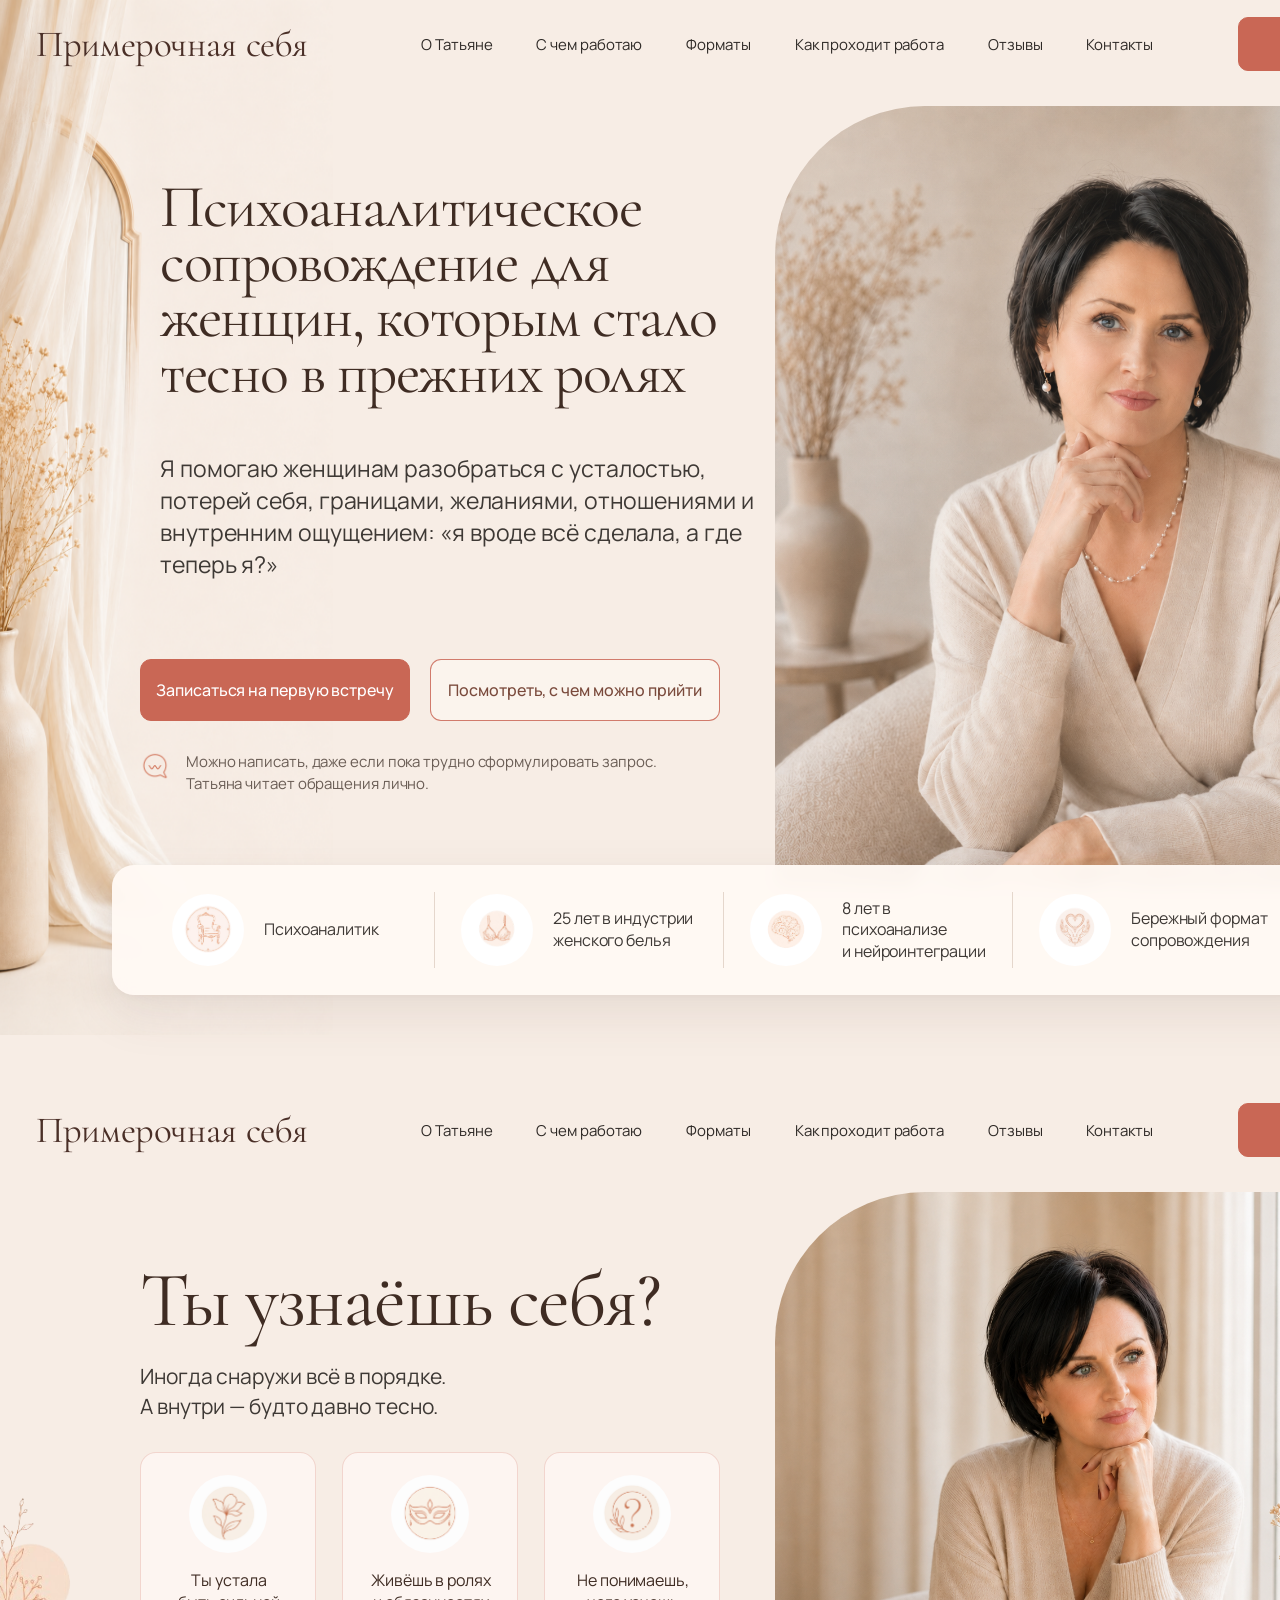
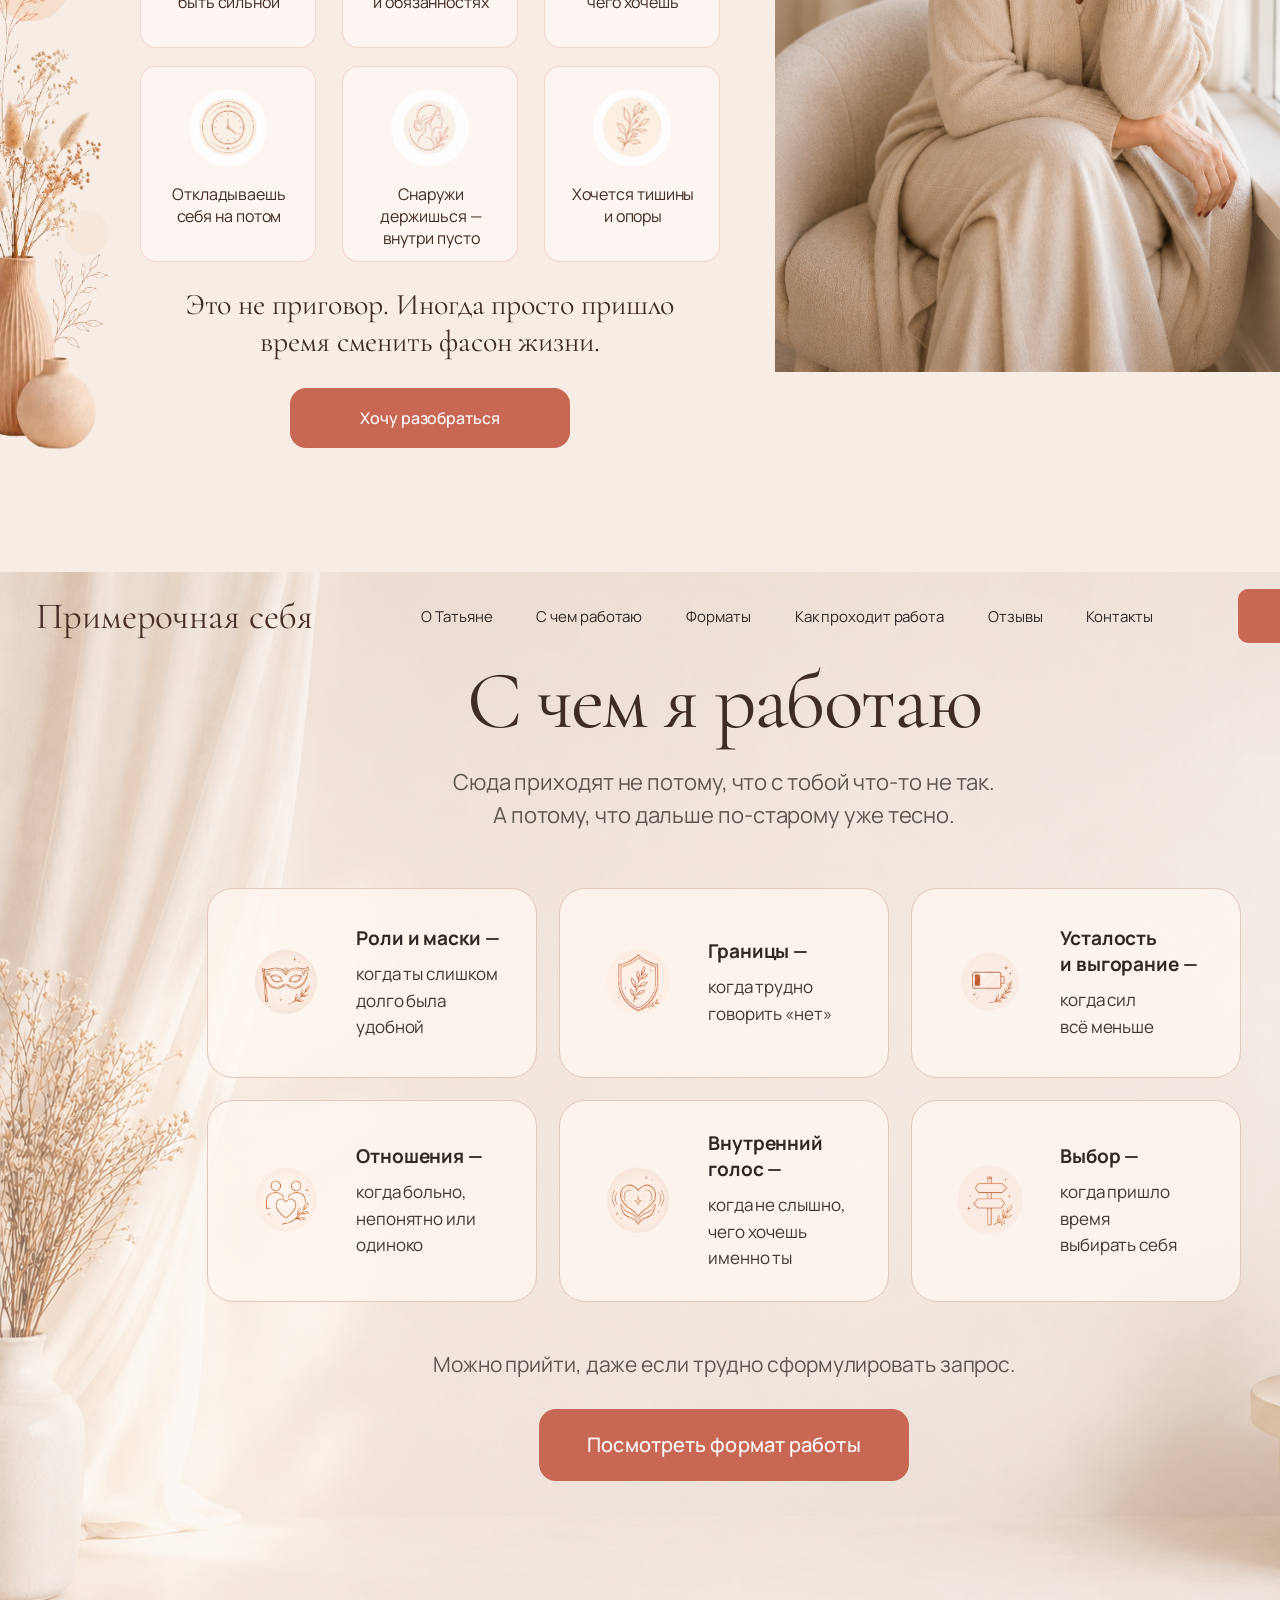
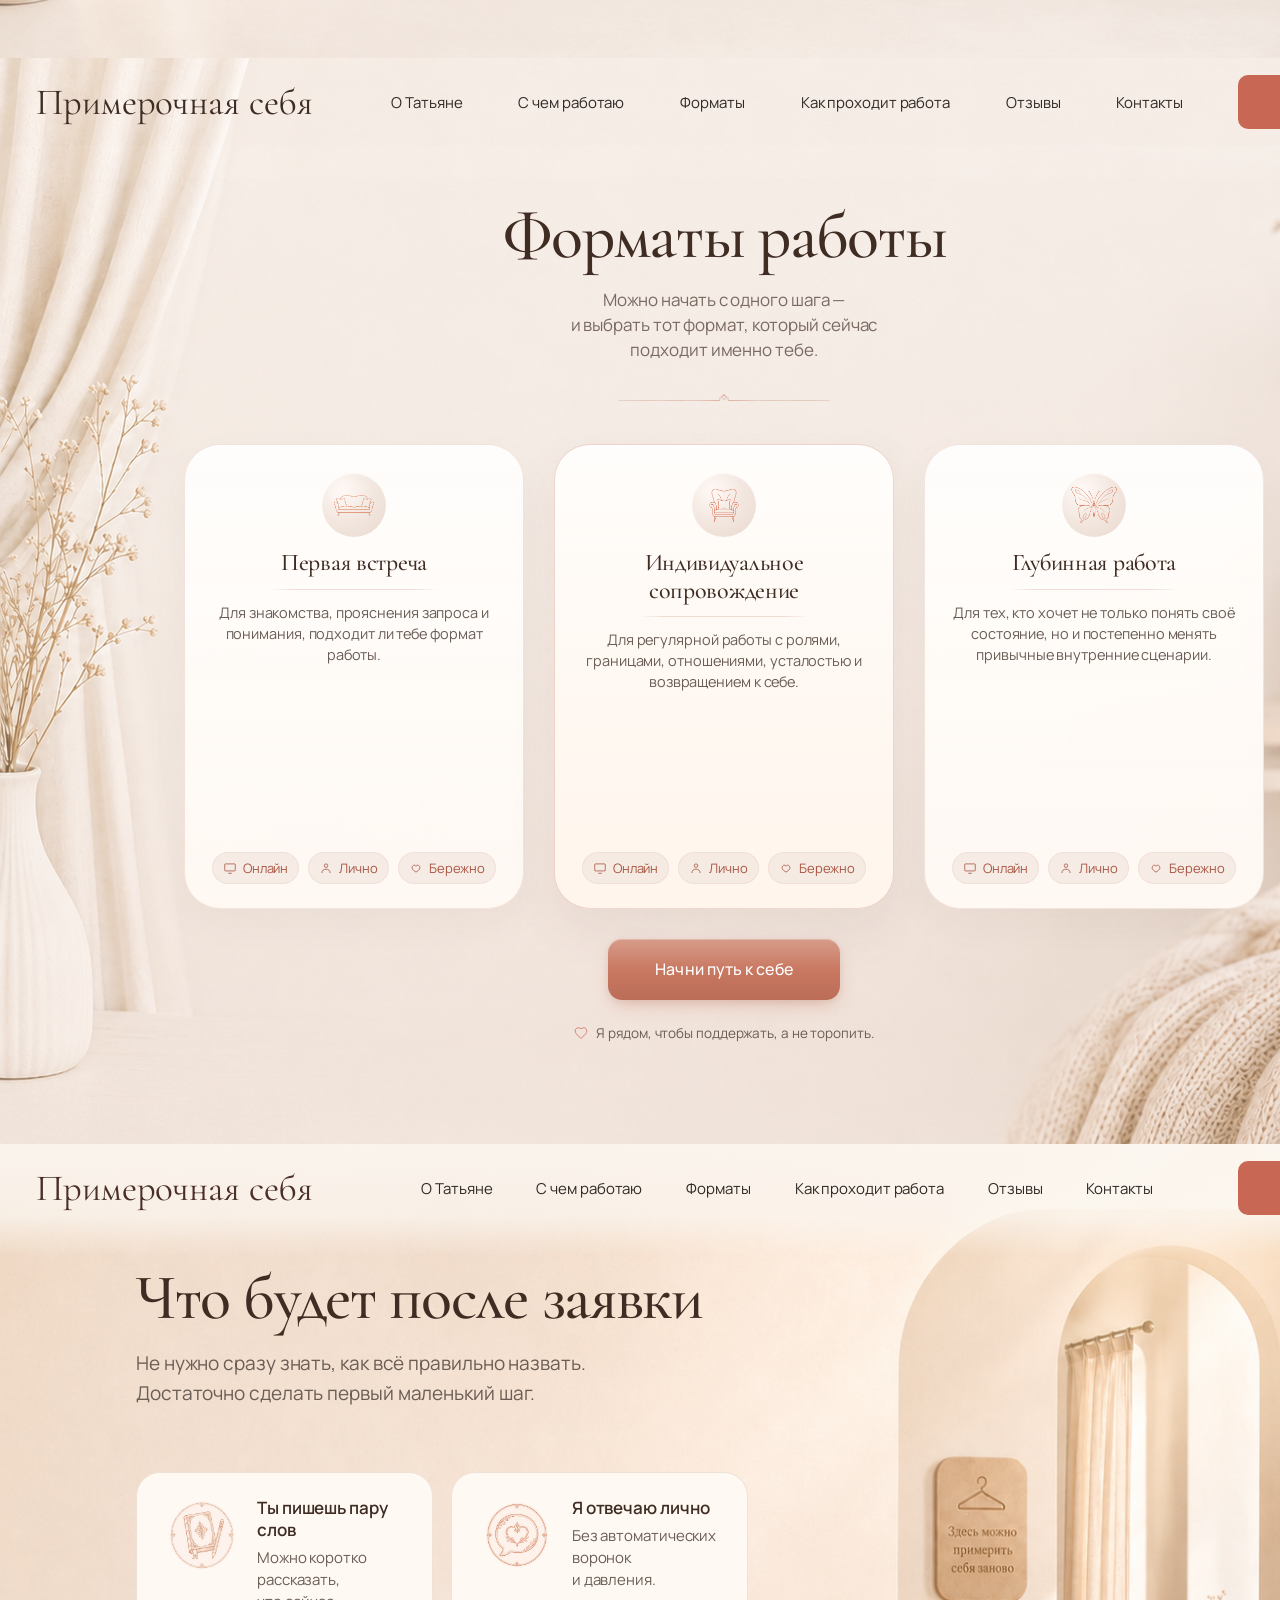
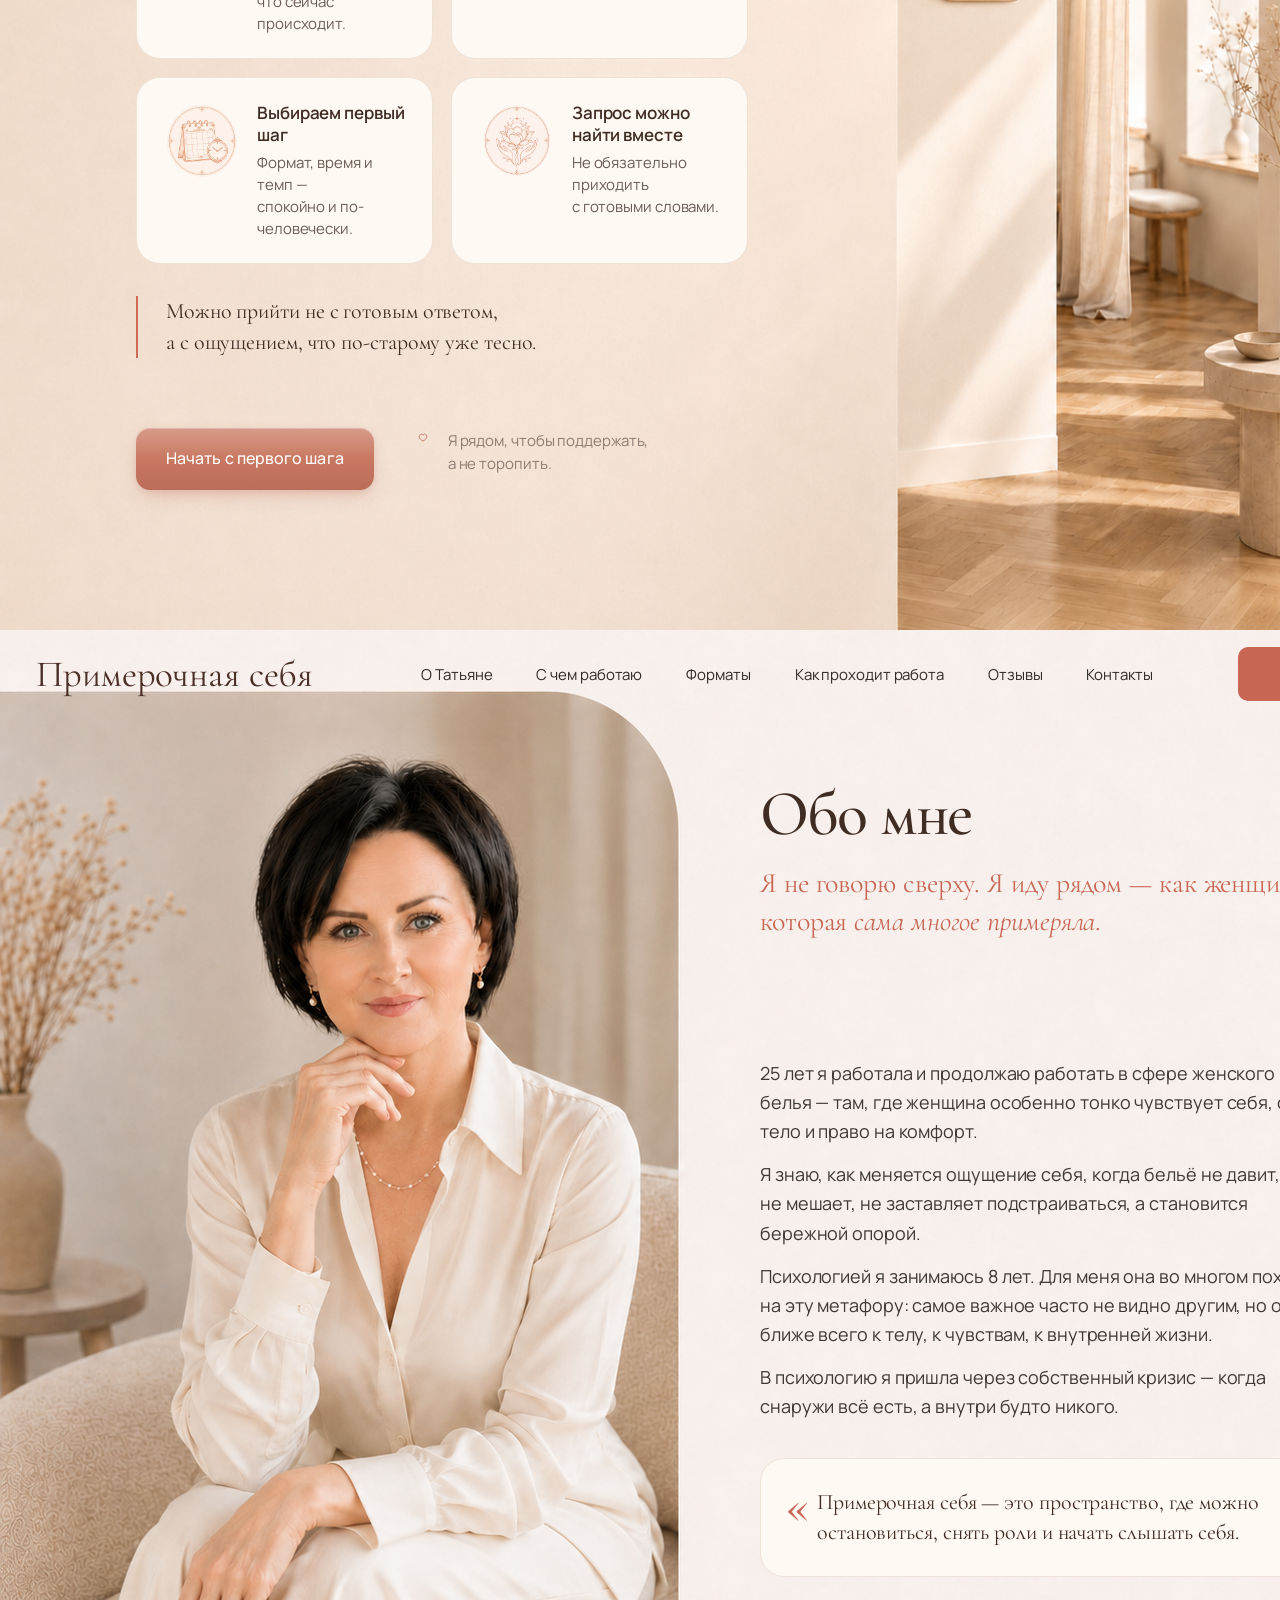
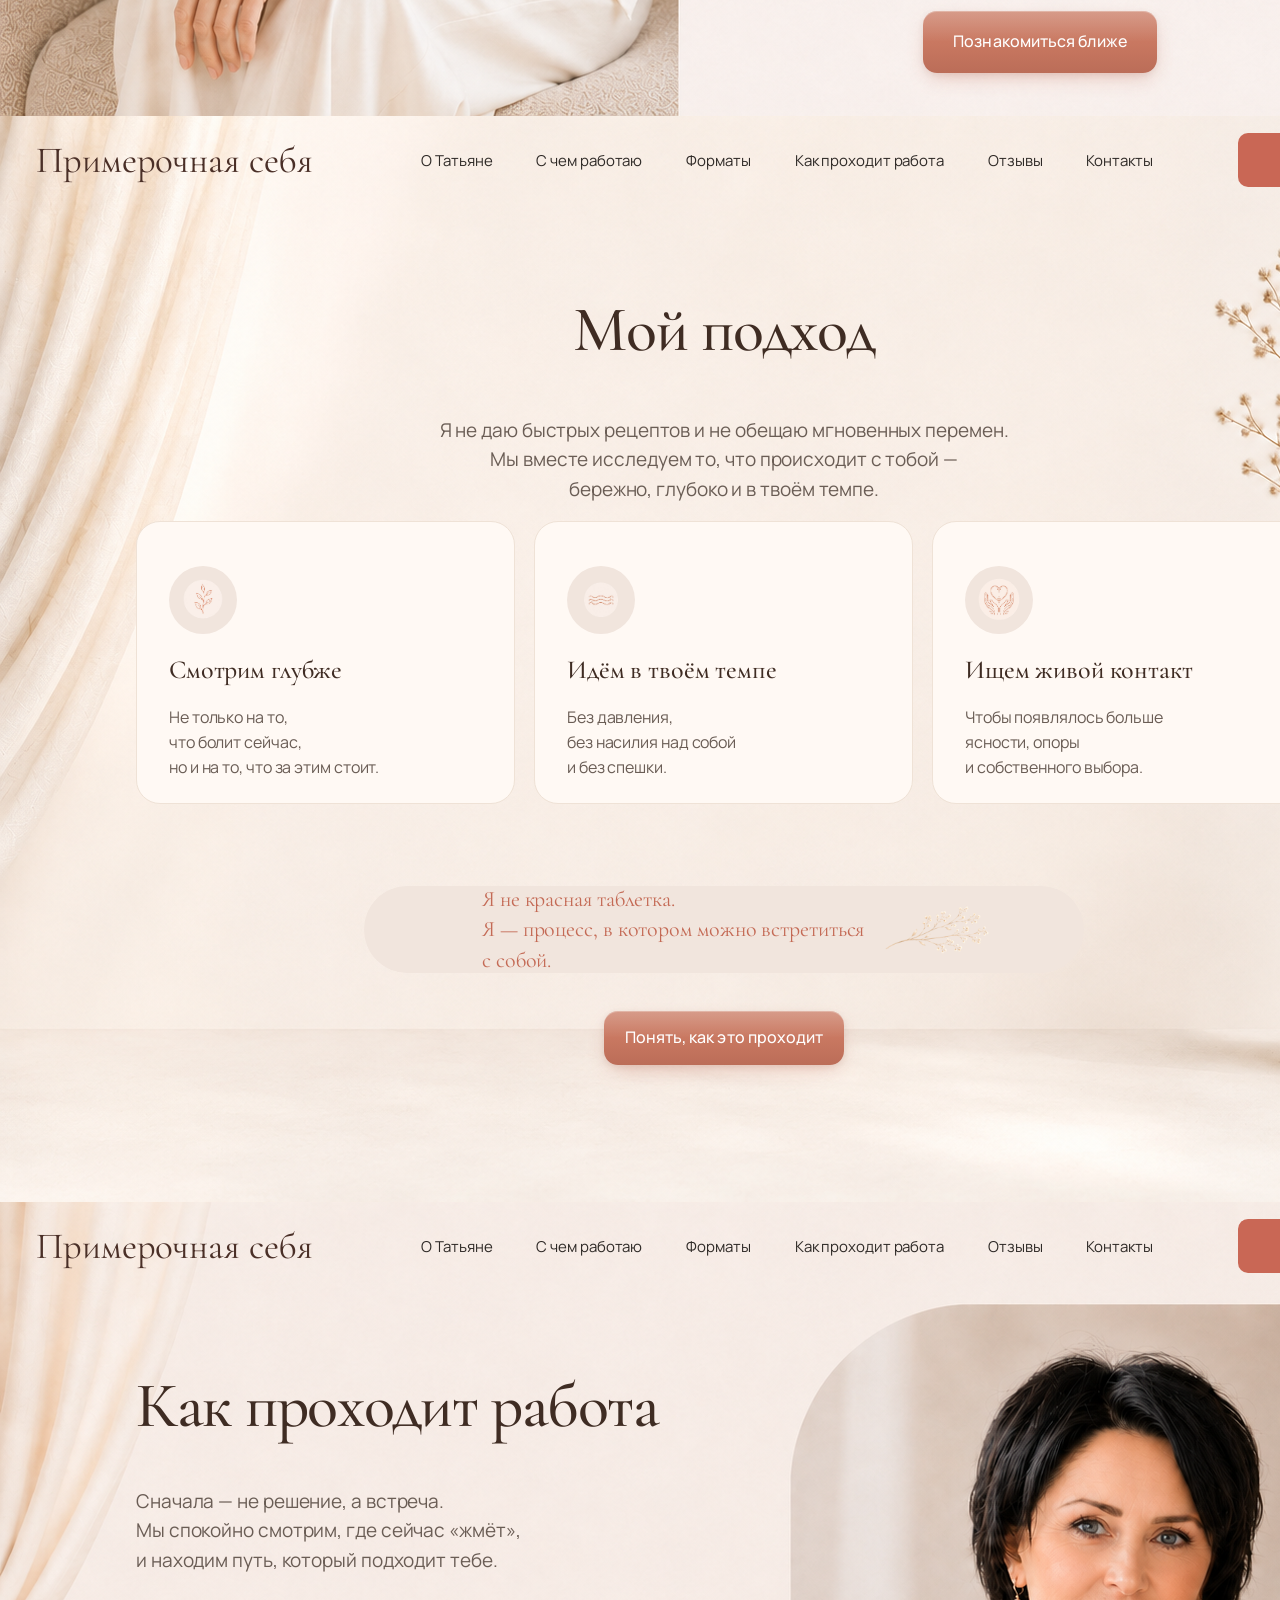
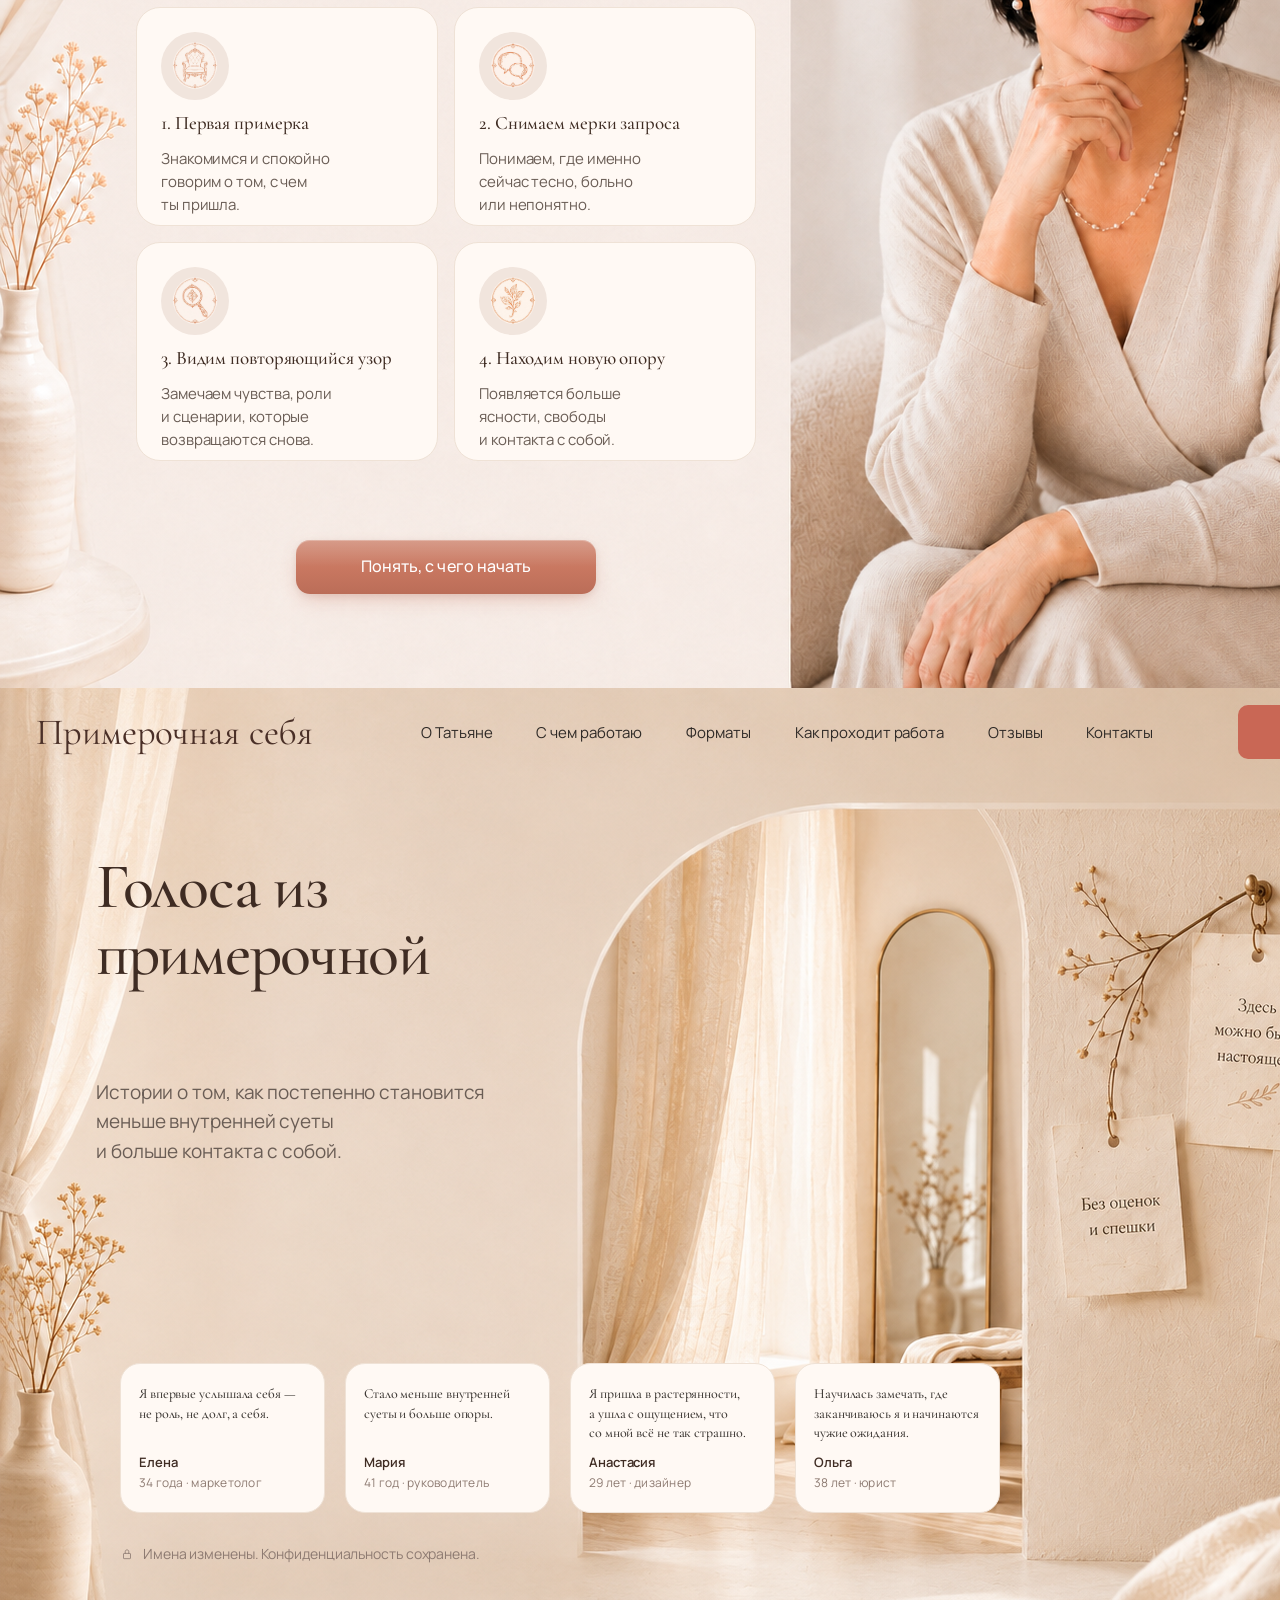
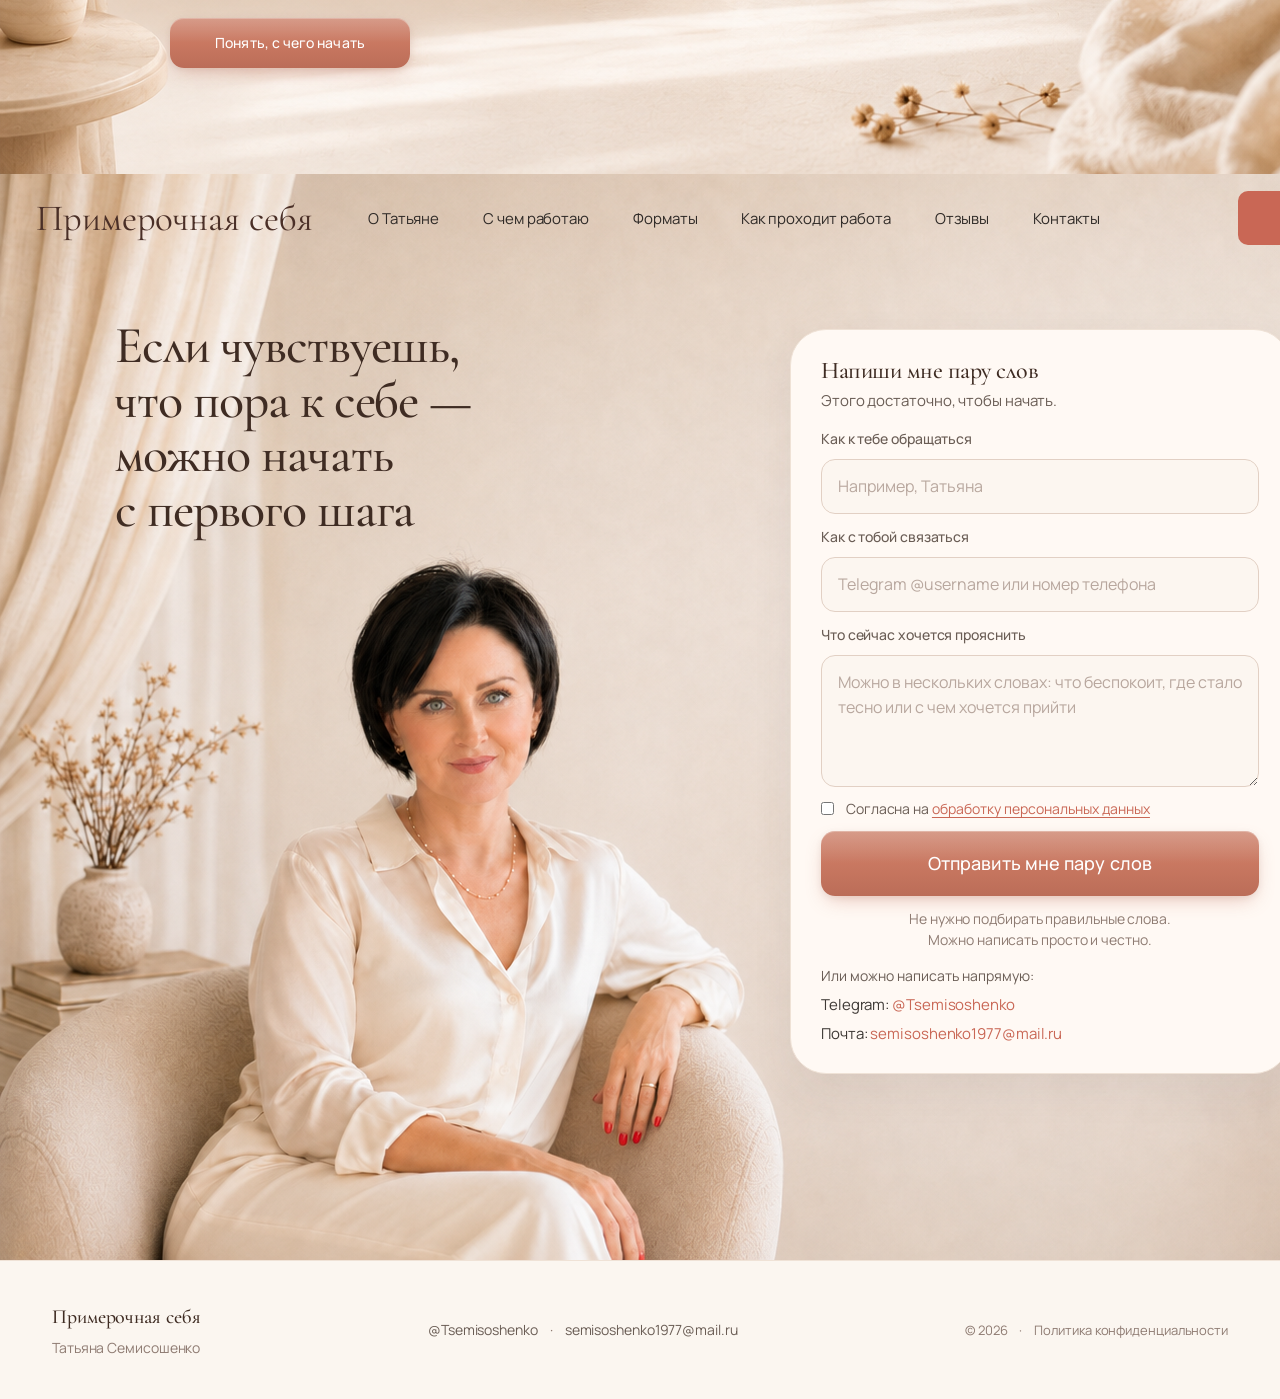
==== index.html @ 04503377 "Deploy site Примерочная себя Co-authored-by: Cursor <cursoragent@cursor.com>" ====
<!DOCTYPE html>
<html lang="ru">
<head>
  <meta charset="UTF-8" />
  <meta name="viewport" content="width=device-width, initial-scale=1.0" />
  <title>Примерочная себя · Татьяна Семисошенко — психоаналитическое сопровождение</title>
  <meta name="description" content="Психоаналитическое сопровождение для женщин, которым стало тесно в прежних ролях. Бережный формат: онлайн и лично. Татьяна Семисошенко." />

  <link rel="preconnect" href="https://fonts.googleapis.com" />
  <link rel="preconnect" href="https://fonts.gstatic.com" crossorigin />
  <link href="https://fonts.googleapis.com/css2?family=Cormorant+Garamond:wght@400;500;600&family=Manrope:wght@300;400;500;600&family=Onest:wght@300;400;500;600&display=swap" rel="stylesheet" />

  <link rel="stylesheet" href="styles.css" />
</head>
<body>

  <!-- ═══════════════════════════════════════════════════════════════
       HERO SECTION — собрано строго по ПОЛНОЕ ТЗ §17 (1448×1086 desktop 1:1)
       ═══════════════════════════════════════════════════════════════ -->
  <section class="hero-section">

    <!-- Шаг 8: левая декоративная композиция одним PNG (штора + арка + ваза) -->
    <img src="icons/hero-left-composition.png" alt="" class="hero-left-composition" aria-hidden="true" />

    <header class="site-header">
      <a class="logo" href="#top">Примерочная себя</a>
      <nav class="main-nav" aria-label="Основная навигация">
        <a href="#about">О Татьяне</a>
        <a href="#requests">С чем работаю</a>
        <a href="#formats">Форматы</a>
        <a href="#process">Как проходит работа</a>
        <a href="#reviews">Отзывы</a>
        <a href="#contact">Контакты</a>
      </nav>
      <a class="header-button" href="#contact">Записаться</a>
    </header>

    <div class="hero">

      <div class="hero-content">

        <h1 class="hero-title">
          Психоаналитическое сопровождение для женщин, которым стало тесно в прежних ролях
        </h1>

        <p class="hero-description">
          Я помогаю женщинам разобраться с усталостью, потерей себя, границами, желаниями, отношениями и внутренним ощущением: «я вроде всё сделала, а где теперь я?»
        </p>

        <div class="hero-actions">
          <a class="button-primary" href="#contact">Записаться на первую встречу</a>
          <a class="button-secondary" href="#requests">Посмотреть, с чем можно прийти</a>
        </div>

        <div class="hero-note">
          <img src="icons/trust-message.png" alt="" class="hero-note-icon" aria-hidden="true" />
          <p class="hero-note-text">
            Можно написать, даже если пока трудно сформулировать запрос. Татьяна читает обращения лично.
          </p>
        </div>
      </div>

      <div class="hero-photo">
        <img src="photos/Таня1.1.png" alt="Татьяна Семисошенко" loading="eager" />
      </div>

      <div class="hero-benefits">
        <div class="benefit-item">
          <div class="benefit-icon-circle">
            <img class="benefit-icon-img benefit-icon-img--chair" src="icons/benefit-chair.png" alt="" aria-hidden="true" />
          </div>
          <p class="benefit-text">Психоаналитик</p>
        </div>

        <div class="benefit-item">
          <div class="benefit-icon-circle">
            <img class="benefit-icon-img benefit-icon-img--bra" src="icons/benefit-bra.png" alt="" aria-hidden="true" />
          </div>
          <p class="benefit-text">25 лет в индустрии<br>женского белья</p>
        </div>

        <div class="benefit-item">
          <div class="benefit-icon-circle">
            <img class="benefit-icon-img benefit-icon-img--brain" src="icons/benefit-brain.png" alt="" aria-hidden="true" />
          </div>
          <p class="benefit-text">8 лет в психоанализе<br>и нейроинтеграции</p>
        </div>

        <div class="benefit-item">
          <div class="benefit-icon-circle">
            <img class="benefit-icon-img benefit-icon-img--care" src="icons/benefit-care.png" alt="" aria-hidden="true" />
          </div>
          <p class="benefit-text">Бережный формат<br>сопровождения</p>
        </div>
      </div>

    </div>
  </section>

  <main id="top">

    <!-- ─────────────  2. ТЫ УЗНАЁШЬ СЕБЯ?  (1448×1086 desktop 1:1)  ───────────── -->
    <section class="recognition-section" id="recognition">

      <!-- Левая декоративная композиция в crop-wrapper (вазa частично, акцент на ветки) -->
      <div class="recognition-left-decor-wrap" aria-hidden="true">
        <img src="icons/recognition-left-composition.png" alt="" class="recognition-left-decor" />
      </div>

      <!-- Header (копия первого экрана, без линии под ним) -->
      <header class="site-header">
        <a class="logo" href="#top">Примерочная себя</a>
        <nav class="main-nav" aria-label="Основная навигация">
          <a href="#about">О Татьяне</a>
          <a href="#requests">С чем работаю</a>
          <a href="#formats">Форматы</a>
          <a href="#process">Как проходит работа</a>
          <a href="#reviews">Отзывы</a>
          <a href="#contact">Контакты</a>
        </nav>
        <a class="header-button" href="#contact">Записаться</a>
      </header>

      <!-- Правая фото-зона -->
      <div class="recognition-photo">
        <img src="photos/Таня 2.2.png" alt="Татьяна Семисошенко" loading="lazy" />
      </div>

      <!-- Левая контентная колонка -->
      <div class="recognition-content">
        <h2 class="recognition-title">Ты узнаёшь себя?</h2>

        <p class="recognition-subtitle">
          Иногда снаружи всё в&nbsp;порядке.<br/>
          А&nbsp;внутри&nbsp;— будто давно тесно.
        </p>

        <ul class="recognition-cards">
          <li class="recognition-card">
            <span class="recognition-icon-wrap" aria-hidden="true">
              <img class="recognition-icon-img" src="icons/recognition-flower-ready.png" alt="" />
            </span>
            <p class="recognition-card-text">Ты&nbsp;устала<br/>быть сильной</p>
          </li>
          <li class="recognition-card">
            <span class="recognition-icon-wrap" aria-hidden="true">
              <img class="recognition-icon-img" src="icons/recognition-mask-ready.png" alt="" />
            </span>
            <p class="recognition-card-text">Живёшь в&nbsp;ролях<br/>и&nbsp;обязанностях</p>
          </li>
          <li class="recognition-card">
            <span class="recognition-icon-wrap" aria-hidden="true">
              <img class="recognition-icon-img" src="icons/recognition-question-ready.png" alt="" />
            </span>
            <p class="recognition-card-text">Не&nbsp;понимаешь,<br/>чего хочешь</p>
          </li>
          <li class="recognition-card">
            <span class="recognition-icon-wrap" aria-hidden="true">
              <img class="recognition-icon-img" src="icons/recognition-clock-ready.png" alt="" />
            </span>
            <p class="recognition-card-text">Откладываешь<br/>себя на&nbsp;потом</p>
          </li>
          <li class="recognition-card">
            <span class="recognition-icon-wrap" aria-hidden="true">
              <img class="recognition-icon-img" src="icons/recognition-girl-ready.png" alt="" />
            </span>
            <p class="recognition-card-text">Снаружи держишься&nbsp;—<br/>внутри пусто</p>
          </li>
          <li class="recognition-card">
            <span class="recognition-icon-wrap" aria-hidden="true">
              <img class="recognition-icon-img" src="icons/recognition-branch-ready.png" alt="" />
            </span>
            <p class="recognition-card-text">Хочется тишины<br/>и&nbsp;опоры</p>
          </li>
        </ul>

        <div class="recognition-divider"></div>

        <p class="recognition-quote">
          Это не&nbsp;приговор. Иногда просто пришло<br/>время сменить фасон жизни.
        </p>

        <a class="recognition-button" href="#contact">Хочу разобраться</a>
      </div>

    </section>

    <!-- ─────────────  3. С ЧЕМ Я РАБОТАЮ  ───────────── -->
    <section class="requests requests-section section" id="requests">
      <img src="icons/requests-left-composition.png" alt="" class="requests-left-decor" aria-hidden="true" />
      <img src="icons/requests-right-composition.png" alt="" class="requests-right-decor" aria-hidden="true" />
      <header class="requests-topbar" aria-label="Навигация третьего экрана">
        <div class="requests-logo">Примерочная себя</div>
        <nav class="requests-nav" aria-label="Навигация третьего экрана">
          <a class="requests-nav-link" href="#about">О Татьяне</a>
          <a class="requests-nav-link" href="#requests">С чем работаю</a>
          <a class="requests-nav-link" href="#formats">Форматы</a>
          <a class="requests-nav-link" href="#process">Как проходит работа</a>
          <a class="requests-nav-link" href="#reviews">Отзывы</a>
          <a class="requests-nav-link" href="#contact">Контакты</a>
        </nav>
        <a class="requests-top-button" href="#contact">Записаться</a>
      </header>
      <div class="container requests-container">
        <header class="section-head requests-header reveal">
          <h2 class="serif requests-title">С чем я&nbsp;работаю</h2>
          <p class="section-sub requests-subtitle">
            Сюда приходят не&nbsp;потому, что с&nbsp;тобой что-то не&nbsp;так.<br/>
            А&nbsp;потому, что дальше по-старому уже тесно.
          </p>
        </header>

        <ul class="cards-grid cards-6 requests-grid">
          <li class="card card-rich requests-card reveal"
              data-request-letter="roles-masks"
              role="button"
              tabindex="0"
              aria-label="Открыть письмо «Роли и маски»">
            <span class="card-icon requests-card-icon" aria-hidden="true">
              <img class="requests-card-icon-img" src="icons/requests-mask-ready.png" alt="" width="28" height="28" />
            </span>
            <h3 class="requests-card-title"><strong>Роли и маски —</strong></h3>
            <p class="requests-card-text">когда ты слишком<br />
            долго была удобной</p>
          </li>
          <li class="card card-rich requests-card reveal"
              data-request-letter="boundaries"
              role="button"
              tabindex="0"
              aria-label="Открыть письмо про личные границы">
            <span class="card-icon requests-card-icon" aria-hidden="true">
              <img class="requests-card-icon-img" src="icons/requests-shield-ready.png" alt="" width="28" height="28" />
            </span>
            <h3 class="requests-card-title"><strong>Границы —</strong></h3>
            <p class="requests-card-text">когда трудно<br />
            говорить «нет»</p>
          </li>
          <li class="card card-rich requests-card reveal"
              data-request-letter="burnout"
              role="button"
              tabindex="0"
              aria-label="Открыть письмо «Усталость и выгорание»">
            <span class="card-icon requests-card-icon" aria-hidden="true">
              <img class="requests-card-icon-img" src="icons/requests-battery-ready.png" alt="" width="28" height="28" />
            </span>
            <h3 class="requests-card-title"><strong>Усталость<br />
            и выгорание —</strong></h3>
            <p class="requests-card-text">когда сил<br />
            всё меньше</p>
          </li>
          <li class="card card-rich requests-card reveal"
              data-request-letter="relationships"
              role="button"
              tabindex="0"
              aria-label="Открыть письмо «Отношения»">
            <span class="card-icon requests-card-icon" aria-hidden="true">
              <img class="requests-card-icon-img" src="icons/requests-relationship-ready.png" alt="" width="28" height="28" />
            </span>
            <h3 class="requests-card-title"><strong>Отношения —</strong></h3>
            <p class="requests-card-text">когда больно,<br />
            непонятно или одиноко</p>
          </li>
          <li class="card card-rich requests-card reveal"
              data-request-letter="inner-voice"
              role="button"
              tabindex="0"
              aria-label="Открыть письмо «Внутренний голос»">
            <span class="card-icon requests-card-icon" aria-hidden="true">
              <img class="requests-card-icon-img" src="icons/requests-inner-voice-ready.png" alt="" width="28" height="28" />
            </span>
            <h3 class="requests-card-title"><strong>Внутренний голос —</strong></h3>
            <p class="requests-card-text">когда не слышно,<br />
            чего хочешь именно ты</p>
          </li>
          <li class="card card-rich requests-card reveal"
              data-request-letter="choice"
              role="button"
              tabindex="0"
              aria-label="Открыть письмо «Выбор»">
            <span class="card-icon requests-card-icon" aria-hidden="true">
              <img class="requests-card-icon-img" src="icons/requests-choice-ready.png" alt="" width="28" height="28" />
            </span>
            <h3 class="requests-card-title"><strong>Выбор —</strong></h3>
            <p class="requests-card-text">когда пришло время<br />
            выбирать себя</p>
          </li>
        </ul>

        <p class="section-foot requests-foot reveal">
          Можно прийти, даже если трудно сформулировать запрос.
        </p>
        <div class="section-cta requests-cta reveal">
          <a href="#formats" class="btn btn-primary requests-button">Посмотреть формат работы</a>
        </div>
      </div>
    </section>

    <!-- ─────────────  REQUEST LETTER · пустая HTML-оболочка модального слоя (без JS/CSS/контента)  ───────────── -->
    <div class="request-letter-overlay" hidden>
      <div class="request-letter-dialog" role="dialog" aria-modal="true" aria-labelledby="request-letter-title">
        <button class="request-letter-close" type="button" aria-label="Закрыть письмо">
          ×
        </button>
        <header class="request-letter-topbar" aria-label="Шапка письма">
          <div class="request-letter-brand">
            <span class="request-letter-brand-mark" aria-hidden="true">
              <img class="request-letter-brand-img" src="icons/request-letter-hanger.png" alt="" width="52" height="42" />
            </span>
            <span class="request-letter-brand-copy">
              <span class="request-letter-brand-name">Примерочная себя</span>
              <span class="request-letter-brand-subtitle">пространство честных ответов</span>
            </span>
          </div>
          <nav class="request-letter-nav" aria-label="Навигация письма">
            <span class="request-letter-nav-link">Темы</span>
            <span class="request-letter-nav-link">Письма</span>
            <span class="request-letter-nav-link">О проекте</span>
            <span class="request-letter-nav-link">Записаться</span>
          </nav>
        </header>
        <div class="request-letter-content" id="request-letter-content">
        </div>
      </div>
    </div>

    <template id="request-letter-boundaries">
      <article class="request-letter-panel" aria-labelledby="request-letter-title">
        <p class="request-letter-kicker">письмо из примерочной</p>
        <div class="request-letter-divider" aria-hidden="true"></div>
        <h2 class="request-letter-title" id="request-letter-title">Личные границы</h2>
        <p class="request-letter-lead">Как научиться говорить «нет» без чувства вины</p>
        <div class="request-letter-body">
          <p><strong>Есть женщины, которые всегда на связи.</strong></p>
          <p>Им пишут — они отвечают. Их просят — они помогают. Им говорят: «Ты не занята?» — и они почти автоматически отвечают: «Нет, говори».</p>
          <p>Даже если заняты. Даже если устали. Даже если внутри уже есть маленькое, почти неслышное: <strong>«Я не хочу».</strong></p>
          <p>Телефон снова загорается. Просьба. Сообщение. Чужое ожидание.</p>
          <p><strong>И рука всё равно тянется ответить.</strong></p>
          <p>Потому что неудобно отказать. Потому что вдруг обидятся. Потому что «я же хорошая». Потому что «ну мне не сложно».</p>
          <p>А потом в какой-то момент становится сложно.</p>
          <p><strong>Очень.</strong></p>
          <h3 class="request-letter-block-title">Граница — это не стена</h3>
          <p>Многие боятся темы личных границ, потому что слышат в ней холодность.</p>
          <p>Как будто поставить границу — значит оттолкнуть, закрыться, перестать любить, стать жёсткой.</p>
          <p><strong>Но личные границы в отношениях — это не стена.</strong></p>
          <p><strong>Граница — это кожа.</strong></p>
          <p>То место, где ты заканчиваешься и начинается другой человек.</p>
          <p>Без кожи больно. Любое прикосновение становится слишком сильным. Любая просьба — давлением. Любое ожидание — вторжением. Любой чужой дискомфорт — твоей ответственностью.</p>
          <p><strong>И тогда внутри появляется сквозняк.</strong></p>
          <p>Ты вроде бы рядом со всеми, но всё меньше рядом с собой.</p>
        </div>
        <div class="request-letter-prompt">
          <img class="request-letter-prompt-visual" src="icons/request-letter-tag-base.png" alt="Вопрос для само-примерки: Где я говорю «да», хотя внутри уже давно звучит «нет»?" />
        </div>
        <footer class="request-letter-footer">
          <p class="request-letter-invite">Если тебя всё время «дует» от чужих ожиданий, можно прийти и посмотреть, где нужна твоя граница.</p>
          <a class="request-letter-button" href="#contact">Хочу понять, где мне жмёт</a>
          <p class="request-letter-note">Нажми, чтобы продолжить путь к себе</p>
        </footer>
      </article>
    </template>

    <template id="request-letter-roles-masks">
      <article class="request-letter-panel" aria-labelledby="request-letter-title-roles-masks">
        <p class="request-letter-kicker">письмо из примерочной</p>
        <div class="request-letter-divider" aria-hidden="true"></div>
        <h2 class="request-letter-title" id="request-letter-title-roles-masks">Роли и маски</h2>
        <p class="request-letter-lead">Как перестать играть роли и вернуться к себе</p>
        <div class="request-letter-body">
          <p>Иногда мы так долго носим свои роли, что перестаём замечать: где заканчивается роль — и где начинаемся мы сами.</p>
          <p>Мама. Жена. Дочь. Руководитель. Опора. Та, которая всё выдержит. Та, которая не подведёт. Та, которая улыбнётся, даже если внутри давно нет сил.</p>
          <p>Снаружи всё может выглядеть очень красиво. Женщина собрана. У неё дела, ответственность, статус, люди, которые на неё опираются.</p>
          <p>Но однажды утром она смотрит в зеркало и вдруг ловит странное ощущение:</p>
          <p><strong>«Я вроде бы есть. Но где здесь я настоящая?»</strong></p>
          <h3 class="request-letter-block-title">Когда роль начинает носить тебя</h3>
          <p>Роли сами по себе не плохи. Они помогают нам жить. В разных ситуациях мы действительно бываем разными: где-то строгими, где-то заботливыми, где-то собранными, где-то сильными.</p>
          <p>Но иногда роль перестаёт быть временным костюмом и становится второй кожей.</p>
          <p>Ты уже не просто «включаешь» сильную женщину, когда это нужно. Ты всё время живёшь так, будто права на слабость нет.</p>
          <p>Ты не просто заботишься. Ты становишься той, кто должна чувствовать всех, кроме себя.</p>
          <p>Так появляются роли и маски в жизни женщины: не из желания обманывать, а из попытки выжить, быть принятой, нужной, любимой.</p>
          <p><strong>Синдром сильной женщины часто выглядит достойно только со стороны.</strong> А внутри он может ощущаться как тесный корсет: держит форму, но не даёт дышать.</p>
        </div>
        <div class="request-letter-prompt">
          <img class="request-letter-prompt-visual" src="icons/request-letter-tag-roles-masks.png" alt="Вопрос для само-примерки: Какую роль я ношу так давно, что уже приняла её за себя?" />
        </div>
        <footer class="request-letter-footer">
          <p class="request-letter-invite">Если ты узнала себя в этом тексте, можно начать с одной бережной встречи в личной примерочной.</p>
          <a class="request-letter-button" href="#contact">Хочу понять, где мне жмёт</a>
          <p class="request-letter-note">Нажми, чтобы продолжить путь к себе</p>
        </footer>
      </article>
    </template>

    <template id="request-letter-burnout">
      <article class="request-letter-panel" aria-labelledby="request-letter-title-burnout">
        <p class="request-letter-kicker">письмо из примерочной</p>
        <div class="request-letter-divider" aria-hidden="true"></div>
        <h2 class="request-letter-title" id="request-letter-title-burnout">Усталость и выгорание</h2>
        <p class="request-letter-lead">Когда жизнь сидит красиво, но ткань больше не дышит</p>
        <div class="request-letter-body">
          <p>Есть особая усталость, которую трудно объяснить.</p>
          <p>Ты вроде бы спишь. Вроде бы отдыхаешь. Вроде бы ничего страшного не произошло.</p>
          <p>Но утром нет сил.</p>
          <p>Не хочется отвечать. Не хочется улыбаться. Не хочется быть внимательной, собранной, понимающей, эффективной.</p>
          <p>Даже простые дела становятся тяжёлыми, как будто на теле надет красивый, но совершенно недышащий комплект.</p>
          <p>Снаружи всё может выглядеть достойно.</p>
          <p>Работа идёт. Дом держится. Люди рядом привыкли, что ты справляешься.</p>
          <p><strong>А внутри — нет воздуха.</strong></p>
          <h3 class="request-letter-block-title">Выгорание не всегда выглядит как катастрофа</h3>
          <p>Эмоциональное выгорание у женщин не всегда приходит громко.</p>
          <p>Не всегда это резкое падение, истерика или полный отказ от дел.</p>
          <p>Иногда оно приходит как постепенное исчезновение вкуса к жизни.</p>
          <p>То, что раньше радовало, становится «ещё одним пунктом».</p>
          <p>Разговоры утомляют. Просьбы раздражают. Даже отдых не восстанавливает, потому что внутри продолжает работать невидимый мотор: надо, должна, соберись, ещё чуть-чуть.</p>
          <p>Женщина может долго не признавать признаки эмоционального выгорания, потому что привыкла быть сильной.</p>
          <p>Но иногда дело не в лени.</p>
          <p><strong>Иногда ткань действительно перестала дышать.</strong></p>
        </div>
        <div class="request-letter-prompt">
          <img class="request-letter-prompt-visual" src="icons/request-letter-tag-burnout.png" alt="Вопрос для само-примерки: Где я продолжаю носить то, из чего уже давно выросла?" />
        </div>
        <footer class="request-letter-footer">
          <p class="request-letter-invite">Если ты давно держишься на последней застёжке, можно прийти и спокойно посмотреть, что именно перестало дышать.</p>
          <a class="request-letter-button" href="#contact">Хочу понять, где мне жмёт</a>
          <p class="request-letter-note">Нажми, чтобы продолжить путь к себе</p>
        </footer>
      </article>
    </template>

    <template id="request-letter-relationships">
      <article class="request-letter-panel" aria-labelledby="request-letter-title-relationships">
        <p class="request-letter-kicker">письмо из примерочной</p>
        <div class="request-letter-divider" aria-hidden="true"></div>
        <h2 class="request-letter-title" id="request-letter-title-relationships">Отношения</h2>
        <p class="request-letter-lead">Как не потерять себя рядом с другим</p>
        <div class="request-letter-body">
          <p>В отношениях можно быть очень внимательной.</p>
          <p>Чувствовать настроение другого. Угадывать, когда лучше промолчать. Помнить, что он любит, чего не любит, на что обижается, где лучше уступить.</p>
          <p>Можно годами быть той, кто сглаживает углы.</p>
          <p>Той, кто понимает.</p>
          <p>Той, кто терпит.</p>
          <p>Той, кто умеет не создавать проблем.</p>
          <p>И однажды обнаружить: рядом кто-то есть, отношения есть, история есть — а себя в этом почти не слышно.</p>
          <p>Так начинается важный вопрос: как не потерять себя в отношениях, где вроде бы есть близость, но всё меньше места для тебя.</p>
          <h3 class="request-letter-block-title">Когда комплект сшит не по твоей мерке</h3>
          <p>Отношения иногда похожи на красивый комплект, который вроде бы должен подходить.</p>
          <p>Со стороны всё выглядит нормально. Может быть, даже хорошо.</p>
          <p>Но внутри что-то тянет.</p>
          <p>Где-то приходится втягивать живот. Где-то осторожно двигаться. Где-то молчать, чтобы не треснул шов.</p>
          <p>Женщина может долго объяснять себе: «У всех так», «Надо быть мудрее», «Он не специально», «Я просто слишком чувствительная».</p>
          <p>Но тело знает.</p>
          <p>Тело чувствует, где рядом с другим человеком ты перестаёшь быть собой.</p>
          <p>Иногда вопрос «как разобраться в отношениях» становится не про то, кто прав, а про то, где в этих отношениях исчезаешь ты.</p>
        </div>
        <div class="request-letter-prompt">
          <img class="request-letter-prompt-visual" src="icons/request-letter-tag-relationships.png" alt="Вопрос для само-примерки: В каких отношениях я всё время подгоняю себя под чужой размер?" />
        </div>
        <footer class="request-letter-footer">
          <p class="request-letter-invite">Если в отношениях тебе тесно, но ты не понимаешь где именно, можно прийти и снять первые мерки.</p>
          <a class="request-letter-button" href="#contact">Хочу понять, где мне жмёт</a>
          <p class="request-letter-note">Нажми, чтобы продолжить путь к себе</p>
        </footer>
      </article>
    </template>

    <template id="request-letter-inner-voice">
      <article class="request-letter-panel" aria-labelledby="request-letter-title-inner-voice">
        <p class="request-letter-kicker">письмо из примерочной</p>
        <div class="request-letter-divider" aria-hidden="true"></div>
        <h2 class="request-letter-title" id="request-letter-title-inner-voice">Внутренний голос</h2>
        <p class="request-letter-lead">Как услышать себя и понять, чего я хочу</p>
        <div class="request-letter-body">
          <p>Иногда самый трудный вопрос звучит очень просто:</p>
          <p><strong>«А ты сама чего хочешь?»</strong></p>
          <p>И вдруг внутри становится тихо.</p>
          <p>Не потому что желаний нет.</p>
          <p>А потому что собственный голос давно говорит шёпотом.</p>
          <p>Его перекрывают другие голоса: надо, правильно, поздно, некрасиво, эгоистично, не время, что скажут, кому это нужно, будь разумной.</p>
          <p>Женщина может быть умной, сильной, опытной. Может принимать сложные решения на работе, заботиться о семье, помогать другим.</p>
          <p>Но когда дело касается её самой, появляется растерянность.</p>
          <p>Как будто внутри нет доступа к простому: <strong>«Я хочу».</strong></p>
          <h3 class="request-letter-block-title">Внутренний голос как тонкая нить</h3>
          <p>Внутренний голос не всегда звучит громко.</p>
          <p>Это не готовая инструкция и не мгновенный ответ на вопрос «как понять, чего я хочу в жизни».</p>
          <p>Иногда это еле заметное движение.</p>
          <p>Тепло в теле. Лёгкость. Интерес.</p>
          <p>Или наоборот — сжатие, тяжесть, внутреннее «не туда».</p>
          <p>Если долго не слушать эту нить, она не исчезает. Но запутывается среди чужих ожиданий, правил и привычки спрашивать разрешения.</p>
          <p>Тогда женщине проще спросить совета, чем услышать себя.</p>
          <p>Проще выбрать «как надо», чем проверить «как мне».</p>
          <p><strong>Проще быть правильной, чем живой.</strong></p>
        </div>
        <div class="request-letter-prompt">
          <img class="request-letter-prompt-visual" src="icons/request-letter-tag-inner-voice.png" alt="Вопрос для само-примерки: Чей голос я слышу внутри, когда говорю себе: «нельзя», «рано», «глупо», «не для меня»?" />
        </div>
        <footer class="request-letter-footer">
          <p class="request-letter-invite">Если твой голос давно звучит шёпотом, можно прийти в пространство, где его услышат бережно.</p>
          <a class="request-letter-button" href="#contact">Хочу понять, где мне жмёт</a>
          <p class="request-letter-note">Нажми, чтобы продолжить путь к себе</p>
        </footer>
      </article>
    </template>

    <template id="request-letter-choice">
      <article class="request-letter-panel" aria-labelledby="request-letter-title-choice">
        <p class="request-letter-kicker">письмо из примерочной</p>
        <div class="request-letter-divider" aria-hidden="true"></div>
        <h2 class="request-letter-title" id="request-letter-title-choice">Выбор</h2>
        <p class="request-letter-lead">Как принять решение и сделать выбор в пользу себя</p>
        <div class="request-letter-body">
          <p>Выбор часто представляют как свободу.</p>
          <p>Но в реальной жизни он не всегда ощущается легко.</p>
          <p>Иногда перед женщиной будто чистый лист. Можно сказать «да». Можно сказать «нет». Можно остаться. Можно уйти. Можно начать. Можно отказаться. Можно выбрать себя.</p>
          <p>И вместо радости приходит тревога.</p>
          <p>А вдруг неправильно?</p>
          <p>А вдруг пожалею?</p>
          <p>А вдруг кто-то обидится?</p>
          <p>А вдруг я не справлюсь с последствиями?</p>
          <p>Так рождается страх выбора.</p>
          <p>Женщина может снова и снова спрашивать себя, как принять решение, но внутри слышать только тревожное: <strong>«Я боюсь сделать выбор».</strong></p>
          <p>И тогда выбор откладывается.</p>
          <h3 class="request-letter-block-title">Выбор как примерка нового фасона</h3>
          <p>Старый фасон может жать.</p>
          <p>Но он знакомый.</p>
          <p>Ты уже знаешь, где он тянет, где натирает, где нужно потерпеть, как в нём двигаться, как сидеть, как не делать резких движений.</p>
          <p>Новый фасон может оказаться твоим.</p>
          <p>Но пока он непривычен.</p>
          <p>И в этой примерочной между старым и новым становится особенно тихо.</p>
          <p>Потому что любой выбор — это не только приобретение.</p>
          <p>Это ещё и потеря того, что не выбрано.</p>
          <p>Именно поэтому иногда так трудно сделать шаг.</p>
          <p>Не потому что ты слабая.</p>
          <p><strong>А потому что ты чувствуешь цену.</strong></p>
        </div>
        <div class="request-letter-prompt">
          <img class="request-letter-prompt-visual" src="icons/request-letter-tag-choice.png" alt="Вопрос для само-примерки: Что я продолжаю выбирать по привычке, хотя внутри уже знаю: это не мой размер?" />
        </div>
        <footer class="request-letter-footer">
          <p class="request-letter-invite">Если ты стоишь в примерочной между старым и новым, можно прийти и спокойно услышать, где твоё.</p>
          <a class="request-letter-button" href="#contact">Хочу понять, где мне жмёт</a>
          <p class="request-letter-note">Нажми, чтобы продолжить путь к себе</p>
        </footer>
      </article>
    </template>

    <template id="format-letter-first-meeting">
      <article class="request-letter-panel" id="first-meeting-letter" aria-labelledby="request-letter-title-first-meeting">
        <p class="request-letter-kicker">письмо из примерочной</p>
        <div class="request-letter-divider" aria-hidden="true"></div>
        <h2 class="request-letter-title" id="request-letter-title-first-meeting">Первая встреча</h2>
        <p class="request-letter-lead">
          Для знакомства, прояснения запроса<br />
          и понимания, подходим ли мы друг другу.
        </p>
        <div class="request-letter-body">
          <p>
            Первая встреча — это спокойное пространство, где можно прийти с тем,
            что сейчас беспокоит: усталость, тревога, запутанность в отношениях,
            ощущение, что ты всё время «должна», но уже не понимаешь, чего хочешь сама.
          </p>
          <p>
            Мы не будем торопиться с выводами и решениями. Сначала важно помочь тебе
            услышать себя, увидеть, где именно «жмёт», и понять, какой формат поддержки
            сейчас будет для тебя бережным и полезным.
          </p>
        </div>
        <div class="request-letter-body">
          <h3 class="request-letter-block-title">На встрече мы можем:</h3>
          <ul>
            <li>сформулировать твой запрос;</li>
            <li>разобраться, с чего начать;</li>
            <li>увидеть повторяющиеся сценарии;</li>
            <li>понять, подходит ли тебе моя манера работы;</li>
            <li>выбрать дальнейший формат или ограничиться одной встречей.</li>
          </ul>
        </div>
        <div class="request-letter-body">
          <h3 class="request-letter-block-title">Подходит, если ты:</h3>
          <ul>
            <li>давно думаешь о работе с собой, но не знаешь, с чего начать;</li>
            <li>хочешь познакомиться со мной и почувствовать контакт;</li>
            <li>не готова сразу заходить в долгую работу;</li>
            <li>хочешь разобраться в одной конкретной ситуации.</li>
          </ul>
        </div>
        <div class="request-letter-body">
          <h3 class="request-letter-block-title">Итог встречи:</h3>
          <p>
            у тебя появится больше ясности: что с тобой происходит,
            куда смотреть дальше и какой шаг сейчас будет не насилием
            над собой, а поддержкой.
          </p>
        </div>
        <div class="request-letter-prompt">
          <img class="request-letter-prompt-visual" src="icons/mozhno-priyti.png" alt="" aria-hidden="true" />
        </div>
        <footer class="request-letter-footer">
          <a class="request-letter-button" href="#contact">Давай познакомимся</a>
          <p class="request-letter-note">♡ Я рядом, чтобы поддержать, а не торопить.</p>
        </footer>
      </article>
    </template>

    <template id="format-letter-individual">
      <article class="request-letter-panel" id="individual-letter" aria-labelledby="request-letter-title-individual">
        <p class="request-letter-kicker">письмо из примерочной</p>
        <div class="request-letter-divider" aria-hidden="true"></div>
        <h2 class="request-letter-title" id="request-letter-title-individual">Индивидуальное сопровождение</h2>
        <p class="request-letter-lead">
          Для регулярной работы с ролями, границами, отношениями,<br />
          усталостью и возвращением к себе.
        </p>
        <div class="request-letter-body">
          <p>
            Индивидуальное сопровождение — это не разовый разговор и не «надо успеть всё за час».
            Это спокойный рядом ритм: мы возвращаемся к твоему запросу снова и снова, чтобы не терять нить,
            замечать сдвиги и бережно проходить участки, где привычно тесно или страшно.
          </p>
          <p>
            Здесь есть место и для боли, и для усталости, и для злости, и для того, что ты давно не произносишь вслух.
            Мы не гонимся за быстрыми ярлыками: важно, чтобы внутри становилось понятнее и честнее для тебя самой.
          </p>
        </div>
        <div class="request-letter-body">
          <h3 class="request-letter-block-title">В сопровождении можно:</h3>
          <ul>
            <li>держать в фокусе твой живой запрос, а не «правильный» сценарий;</li>
            <li>разбирать повторяющиеся ситуации: в отношениях, на работе, внутри себя;</li>
            <li>учиться замечать границы и говорить о них без чувства вины;</li>
            <li>поддерживать контакт с телом и эмоциями, а не только с «логикой»;</li>
            <li>собирать маленькие, устойчивые шаги вместо рывков «в никуда».</li>
          </ul>
        </div>
        <div class="request-letter-body">
          <h3 class="request-letter-block-title">Подходит, если ты:</h3>
          <ul>
            <li>уже понимаешь, что тема не закроется за одну встречу;</li>
            <li>хочешь регулярную опору, а не «прийти и забыть»;</li>
            <li>устала быть сильной в одиночку и ищешь бережное поле для правды;</li>
            <li>готова идти в своём темпе — без давления и сравнения с чужими сроками.</li>
          </ul>
        </div>
        <div class="request-letter-body">
          <h3 class="request-letter-block-title">Как это может ощущаться:</h3>
          <p>
            Как примерочная, куда можно приносить разные «комплекты» своей жизни, примерять новые реакции
            и возвращаться к себе — не идеальной, а настоящей.
          </p>
        </div>
        <div class="request-letter-prompt">
          <img class="request-letter-prompt-visual" src="icons/my-budem.png" alt="" aria-hidden="true" />
        </div>
        <footer class="request-letter-footer">
          <a class="request-letter-button" href="#contact">Хочу индивидуальное сопровождение</a>
          <p class="request-letter-note">♡ Я рядом, чтобы поддержать, а не торопить.</p>
        </footer>
      </article>
    </template>

    <template id="format-letter-deep-work">
      <article class="request-letter-panel" id="deep-work-letter" aria-labelledby="request-letter-title-deep-work">
        <p class="request-letter-kicker">письмо из примерочной</p>
        <div class="request-letter-divider" aria-hidden="true"></div>
        <h2 class="request-letter-title" id="request-letter-title-deep-work">Глубинная работа</h2>
        <p class="request-letter-lead">
          Для тех, кто хочет не только понять своё состояние,<br />
          но и постепенно менять привычные внутренние сценарии.
        </p>
        <div class="request-letter-body">
          <p>
            Глубинная работа — про то, что под поверхностью: старые установки, стыд, страх быть «не такой»,
            сценарии, которые ты называешь «это просто я такая». Здесь мы не маскируем симптомы красивыми формулировками —
            идём туда, где правда тяжелее, но именно там обычно освобождается воздух.
          </p>
          <p>
            Это не быстрый ремонт и не «пять техник на неделю». Это внимательный процесс, где важны доверие,
            последовательность и уважение к твоим границам: можно идти глубже только там, где ты сама готова шагнуть.
          </p>
        </div>
        <div class="request-letter-body">
          <h3 class="request-letter-block-title">В фокусе глубинной работы:</h3>
          <ul>
            <li>повторяющиеся сценарии в отношениях и с собой;</li>
            <li>стыд, вина, тревога, которые «живут фоном»;</li>
            <li>детские и подростковые слои, влияющие на взрослую жизнь;</li>
            <li>тело как источник сигналов, а не только «сопровождение разума»;</li>
            <li>медленные, но устойчивые сдвиги вместо имитации перемен.</li>
          </ul>
        </div>
        <div class="request-letter-body">
          <h3 class="request-letter-block-title">Подходит, если ты:</h3>
          <ul>
            <li>чувствуешь, что «накрывает» снова и снова, хотя обстоятельства меняются;</li>
            <li>готова смотреть честно, даже когда неприятно;</li>
            <li>ценишь не спектакль результата, а живую перестройку изнутри;</li>
            <li>понимаешь, что глубина требует времени и не обещает мгновенных чудес.</li>
          </ul>
        </div>
        <div class="request-letter-body">
          <h3 class="request-letter-block-title">О ритме и безопасности:</h3>
          <p>
            Мы не форсируем всплытие того, что ещё не готово. Важно, чтобы в глубине оставалось не меньше бережности,
            чем в начале пути — иначе «глубина» превращается в переутомление. Здесь можно идти вдумчиво.
          </p>
        </div>
        <div class="request-letter-prompt">
          <img class="request-letter-prompt-visual" src="icons/eto-put.png" alt="" aria-hidden="true" />
        </div>
        <footer class="request-letter-footer">
          <a class="request-letter-button" href="#contact">Хочу глубинную работу</a>
          <p class="request-letter-note">♡ Я рядом, чтобы поддержать, а не торопить.</p>
        </footer>
      </article>
    </template>

    <!-- ─────────────  4. ФОРМАТЫ РАБОТЫ  ───────────── -->
    <section class="formats section section-soft" id="formats">
      <header class="formats-topbar" aria-label="Навигация четвертого экрана">
        <a class="formats-logo" href="#top">Примерочная себя</a>
        <nav class="formats-nav" aria-label="Навигация по странице">
          <a class="formats-nav-link" href="#about">О Татьяне</a>
          <a class="formats-nav-link" href="#requests">С чем работаю</a>
          <a class="formats-nav-link" href="#formats">Форматы</a>
          <a class="formats-nav-link" href="#process">Как проходит работа</a>
          <a class="formats-nav-link" href="#reviews">Отзывы</a>
          <a class="formats-nav-link" href="#contact">Контакты</a>
        </nav>
        <a class="formats-top-button" href="#contact">Записаться</a>
      </header>
      <div class="container">
        <div class="formats-main">
        <header class="formats-head reveal">
          <h2 class="formats-title serif">Форматы работы</h2>
          <p class="formats-subtitle">
            Можно начать с одного шага —<br />
            и выбрать тот формат, который сейчас<br />
            подходит именно тебе.
          </p>
        </header>
        <img
          class="formats-decor"
          src="icons/divider.png"
          alt=""
          aria-hidden="true"
          width="240"
          height="34"
          decoding="async"
        />

        <div class="formats-grid" role="list">
          <a class="format-card reveal" href="#formats" aria-label="Подробнее: Первая встреча" role="listitem">
            <span class="format-icon" aria-hidden="true">
              <img src="icons/divan.png" alt="" aria-hidden="true" width="96" height="96" decoding="async" />
            </span>
            <h3 class="format-title serif">Первая встреча</h3>
            <div class="format-divider" aria-hidden="true"></div>
            <p class="format-text">Для знакомства, прояснения запроса и понимания, подходит ли тебе формат работы.</p>
            <ul class="format-tags">
              <li>
                <svg viewBox="0 0 24 24" width="14" height="14" fill="none" stroke="currentColor" stroke-width="1.4"><rect x="3" y="5" width="18" height="12" rx="1"/><path d="M9 21 H 15"/></svg>
                Онлайн
              </li>
              <li>
                <svg viewBox="0 0 24 24" width="14" height="14" fill="none" stroke="currentColor" stroke-width="1.4"><circle cx="12" cy="8" r="3"/><path d="M5 20 C 5 16, 8 14, 12 14 C 16 14, 19 16, 19 20" stroke-linecap="round"/></svg>
                Лично
              </li>
              <li>
                <svg viewBox="0 0 24 24" width="14" height="14" fill="none" stroke="currentColor" stroke-width="1.4"><path d="M12 19 C 7 16, 4 13, 6 9 C 8 6, 11 7, 12 9 C 13 7, 16 6, 18 9 C 20 13, 17 16, 12 19 Z" stroke-linejoin="round"/></svg>
                Бережно
              </li>
            </ul>
          </a>

          <a class="format-card reveal" href="#formats" aria-label="Подробнее: Индивидуальное сопровождение" role="listitem">
            <span class="format-icon" aria-hidden="true">
              <img src="icons/kreslo.png" alt="" aria-hidden="true" width="96" height="96" decoding="async" />
            </span>
            <h3 class="format-title serif">Индивидуальное сопровождение</h3>
            <div class="format-divider" aria-hidden="true"></div>
            <p class="format-text">Для регулярной работы с ролями, границами, отношениями, усталостью и возвращением к себе.</p>
            <ul class="format-tags">
              <li>
                <svg viewBox="0 0 24 24" width="14" height="14" fill="none" stroke="currentColor" stroke-width="1.4"><rect x="3" y="5" width="18" height="12" rx="1"/><path d="M9 21 H 15"/></svg>
                Онлайн
              </li>
              <li>
                <svg viewBox="0 0 24 24" width="14" height="14" fill="none" stroke="currentColor" stroke-width="1.4"><circle cx="12" cy="8" r="3"/><path d="M5 20 C 5 16, 8 14, 12 14 C 16 14, 19 16, 19 20" stroke-linecap="round"/></svg>
                Лично
              </li>
              <li>
                <svg viewBox="0 0 24 24" width="14" height="14" fill="none" stroke="currentColor" stroke-width="1.4"><path d="M12 19 C 7 16, 4 13, 6 9 C 8 6, 11 7, 12 9 C 13 7, 16 6, 18 9 C 20 13, 17 16, 12 19 Z" stroke-linejoin="round"/></svg>
                Бережно
              </li>
            </ul>
          </a>

          <a class="format-card reveal" href="#formats" aria-label="Подробнее: Глубинная работа" role="listitem">
            <span class="format-icon" aria-hidden="true">
              <img src="icons/babochka.png" alt="" aria-hidden="true" width="96" height="96" decoding="async" />
            </span>
            <h3 class="format-title serif">Глубинная работа</h3>
            <div class="format-divider" aria-hidden="true"></div>
            <p class="format-text">Для тех, кто хочет не только понять своё состояние, но и постепенно менять привычные внутренние сценарии.</p>
            <ul class="format-tags">
              <li>
                <svg viewBox="0 0 24 24" width="14" height="14" fill="none" stroke="currentColor" stroke-width="1.4"><rect x="3" y="5" width="18" height="12" rx="1"/><path d="M9 21 H 15"/></svg>
                Онлайн
              </li>
              <li>
                <svg viewBox="0 0 24 24" width="14" height="14" fill="none" stroke="currentColor" stroke-width="1.4"><circle cx="12" cy="8" r="3"/><path d="M5 20 C 5 16, 8 14, 12 14 C 16 14, 19 16, 19 20" stroke-linecap="round"/></svg>
                Лично
              </li>
              <li>
                <svg viewBox="0 0 24 24" width="14" height="14" fill="none" stroke="currentColor" stroke-width="1.4"><path d="M12 19 C 7 16, 4 13, 6 9 C 8 6, 11 7, 12 9 C 13 7, 16 6, 18 9 C 20 13, 17 16, 12 19 Z" stroke-linejoin="round"/></svg>
                Бережно
              </li>
            </ul>
          </a>
        </div>

        <div class="formats-cta reveal">
          <a href="#contact" class="btn btn-primary">Начни путь к себе</a>
          <p class="formats-note format-note">
            <svg class="formats-note-icon" viewBox="0 0 24 24" width="14" height="14" fill="none" stroke="currentColor" stroke-width="1.4" aria-hidden="true">
              <path d="M12 21.35l-1.45-1.32C5.4 15.36 2 12.28 2 8.5 2 5.42 4.42 3 7.5 3c1.74 0 3.41.81 4.5 2.09C13.09 3.81 14.76 3 16.5 3 19.58 3 22 5.42 22 8.5c0 3.78-3.4 6.86-8.55 11.54L12 21.35z" stroke-linejoin="round"/>
            </svg>
            Я рядом, чтобы поддержать, а не торопить.
          </p>
        </div>
        </div>
      </div>
      <aside class="formats-scene" aria-hidden="true">
          <div class="formats-scene-inner">
            <div class="formats-scene-arch" aria-hidden="true"></div>
            <div class="formats-scene-curtain" aria-hidden="true"></div>
            <div class="formats-scene-dress" aria-hidden="true"></div>
            <div class="formats-scene-furniture" aria-hidden="true"></div>
            <div class="formats-scene-vase" aria-hidden="true"></div>
          </div>
        </aside>
    </section>

    <!-- ─────────────  5. ЧТО БУДЕТ ПОСЛЕ ЗАЯВКИ  ───────────── -->
    <section class="after section" id="after">
      <header class="after-topbar" aria-label="Навигация экрана «Что будет после заявки»">
        <a class="after-logo" href="#top">Примерочная себя</a>
        <nav class="after-nav" aria-label="Навигация по странице">
          <a class="after-nav-link" href="#about">О Татьяне</a>
          <a class="after-nav-link" href="#requests">С чем работаю</a>
          <a class="after-nav-link" href="#formats">Форматы</a>
          <a class="after-nav-link" href="#process">Как проходит работа</a>
          <a class="after-nav-link" href="#reviews">Отзывы</a>
          <a class="after-nav-link" href="#contact">Контакты</a>
        </nav>
        <a class="after-top-button" href="#contact">Записаться</a>
      </header>
      <div class="container after-grid">
        <div class="after-text reveal">
          <header class="section-head">
            <h2 class="serif">Что будет после заявки</h2>
            <p class="section-sub">
              Не нужно сразу знать, как всё правильно назвать.<br />
              Достаточно сделать первый маленький шаг.
            </p>
          </header>

          <ol class="steps-grid">
            <li class="step">
              <img class="step-icon" src="icons/step-1-request.png" alt="Блокнот и карандаш" width="74" height="74" decoding="async" />
              <div>
                <h4>Ты пишешь пару слов</h4>
                <p>Можно коротко рассказать,<br />
                что сейчас происходит.</p>
              </div>
            </li>
            <li class="step">
              <img class="step-icon" src="icons/step-2-personal-reply-icon.png" alt="Диалог с сердцем" width="74" height="74" decoding="async" />
              <div>
                <h4>Я отвечаю лично</h4>
                <p>Без автоматических воронок<br />
                и давления.</p>
              </div>
            </li>
            <li class="step">
              <img class="step-icon" src="icons/step-3-meeting-icon.png" alt="Календарь и часы" width="74" height="74" decoding="async" />
              <div>
                <h4>Выбираем первый шаг</h4>
                <p>Формат, время и темп —<br />
                спокойно и по-человечески.</p>
              </div>
            </li>
            <li class="step">
              <img class="step-icon" src="icons/step-4-clarify-request-icon.png" alt="Цветок в руках" width="74" height="74" decoding="async" />
              <div>
                <h4>Запрос можно найти вместе</h4>
                <p>Не обязательно приходить<br />
                с готовыми словами.</p>
              </div>
            </li>
          </ol>

          <p class="quote-soft">
            Можно прийти не с готовым ответом,<br />
            а с ощущением, что по-старому уже тесно.
          </p>

          <div class="after-cta">
            <a href="#contact" class="btn btn-primary">Начать с первого шага</a>
            <p class="hero-micro">
              <svg viewBox="0 0 24 24" width="14" height="14" fill="none" stroke="currentColor" stroke-width="1.4" style="vertical-align:-2px;margin-right:6px;color:var(--accent)"><path d="M12 19 C 7 16, 4 13, 6 9 C 8 6, 11 7, 12 9 C 13 7, 16 6, 18 9 C 20 13, 17 16, 12 19 Z" stroke-linejoin="round"/></svg>
              Я рядом, чтобы поддержать,<br />
              а не торопить.
            </p>
          </div>
        </div>

        <div class="after-image reveal-image">
          <img src="photos/5.png" alt="Руки, блокнот, чашка" loading="lazy" />
        </div>
      </div>
    </section>

    <!-- ─────────────  6. О ТАТЬЯНЕ  ───────────── -->
    <section class="about section section-soft" id="about">
      <header class="about-topbar" aria-label="Навигация экрана «О Татьяне»">
        <a class="about-logo" href="#top">Примерочная себя</a>
        <nav class="about-nav" aria-label="Навигация по странице">
          <a class="about-nav-link" href="#about">О Татьяне</a>
          <a class="about-nav-link" href="#requests">С чем работаю</a>
          <a class="about-nav-link" href="#formats">Форматы</a>
          <a class="about-nav-link" href="#process">Как проходит работа</a>
          <a class="about-nav-link" href="#reviews">Отзывы</a>
          <a class="about-nav-link" href="#contact">Контакты</a>
        </nav>
        <a class="about-top-button" href="#contact">Записаться</a>
      </header>
      <div class="container about-grid">
        <div class="about-image reveal-image">
          <img src="photos/2.png" alt="Татьяна Семисошенко" loading="lazy" />
        </div>

        <div class="about-text reveal">
          <header class="section-head">
            <h2 class="serif">Обо&nbsp;мне</h2>
            <p class="section-sub accent">
              Я&nbsp;не&nbsp;говорю сверху. Я&nbsp;иду рядом&nbsp;— как женщина, которая <em>сама многое примеряла</em>.
            </p>
          </header>
          <div class="about-divider"></div>

          <div class="about-body">
            <p>25&nbsp;лет я&nbsp;работала и&nbsp;продолжаю работать в&nbsp;сфере женского белья&nbsp;— там, где женщина особенно тонко чувствует себя, своё тело и&nbsp;право на&nbsp;комфорт.</p>
            <p>Я&nbsp;знаю, как меняется ощущение себя, когда бельё не&nbsp;давит, не&nbsp;мешает, не&nbsp;заставляет подстраиваться, а&nbsp;становится бережной опорой.</p>
            <p>Психологией я&nbsp;занимаюсь 8&nbsp;лет. Для меня она во&nbsp;многом похожа на&nbsp;эту метафору: самое важное часто не&nbsp;видно другим, но&nbsp;оно ближе всего к&nbsp;телу, к&nbsp;чувствам, к&nbsp;внутренней жизни.</p>
            <p>В&nbsp;психологию я&nbsp;пришла через собственный кризис&nbsp;— когда снаружи всё есть, а&nbsp;внутри будто никого.</p>
          </div>

          <blockquote class="about-quote">
            <span class="quote-mark serif">«</span>
            Примерочная себя&nbsp;— это пространство, где можно остановиться, снять роли и&nbsp;начать слышать себя.
          </blockquote>

          <a href="#contact" class="btn btn-primary">Познакомиться ближе</a>
        </div>
      </div>
    </section>

    <!-- ─────────────  7. МОЙ ПОДХОД  ───────────── -->
    <section class="approach section" id="approach">
      <header class="approach-topbar" aria-label="Навигация экрана «Мой подход»">
        <a class="approach-logo" href="#top">Примерочная себя</a>
        <nav class="approach-nav" aria-label="Навигация по странице">
          <a class="approach-nav-link" href="#about">О Татьяне</a>
          <a class="approach-nav-link" href="#requests">С чем работаю</a>
          <a class="approach-nav-link" href="#formats">Форматы</a>
          <a class="approach-nav-link" href="#process">Как проходит работа</a>
          <a class="approach-nav-link" href="#reviews">Отзывы</a>
          <a class="approach-nav-link" href="#contact">Контакты</a>
        </nav>
        <a class="approach-top-button" href="#contact">Записаться</a>
      </header>
      <div class="container">
        <header class="section-head section-head-center reveal">
          <h2 class="serif">Мой подход</h2>
          <p class="section-sub">
            Я&nbsp;не&nbsp;даю быстрых рецептов и&nbsp;не&nbsp;обещаю мгновенных перемен.<br/>
            Мы&nbsp;вместе исследуем то, что происходит с&nbsp;тобой&nbsp;—<br/>
            бережно, глубоко и&nbsp;в&nbsp;твоём темпе.
          </p>
        </header>

        <ul class="cards-grid cards-3">
          <li class="card card-rich card-tall reveal">
            <span class="card-icon card-icon-large" aria-hidden="true">
              <img src="icons/approach-icon-leaf.png" alt="" width="58" height="58" decoding="async" />
            </span>
            <h3 class="serif">Смотрим глубже</h3>
            <p>Не&nbsp;только на&nbsp;то,<br/>что болит сейчас,<br/>но&nbsp;и&nbsp;на&nbsp;то, что за&nbsp;этим стоит.</p>
          </li>
          <li class="card card-rich card-tall reveal">
            <span class="card-icon card-icon-large" aria-hidden="true">
              <img src="icons/approach-icon-wave.png" alt="" width="58" height="58" decoding="async" />
            </span>
            <h3 class="serif">Идём в&nbsp;твоём темпе</h3>
            <p>Без давления,<br/>без насилия над собой<br/>и&nbsp;без спешки.</p>
          </li>
          <li class="card card-rich card-tall reveal">
            <span class="card-icon card-icon-large" aria-hidden="true">
              <img src="icons/approach-icon-heart-in-hands.png" alt="" width="58" height="58" decoding="async" />
            </span>
            <h3 class="serif">Ищем живой контакт</h3>
            <p>Чтобы появлялось больше<br/>ясности, опоры<br/>и&nbsp;собственного выбора.</p>
          </li>
        </ul>

        <div class="approach-quote reveal">
          <span class="quote-mark serif" aria-hidden="true">«</span>
          <p class="approach-quote-text">Я&nbsp;не&nbsp;красная таблетка.<br/>Я&nbsp;— процесс, в&nbsp;котором можно встретиться с&nbsp;собой.</p>
          <img class="quote-branch" src="icons/approach-button-branch.png" alt="" width="170" height="74" decoding="async" aria-hidden="true" />
        </div>

        <div class="section-cta reveal">
          <a href="#process" class="btn btn-primary">Понять, как это проходит</a>
        </div>
      </div>
    </section>

    <!-- ─────────────  8. КАК ПРОХОДИТ РАБОТА  ───────────── -->
    <section class="process section section-soft" id="process">
      <header class="process-topbar" aria-label="Навигация экрана «Как проходит работа»">
        <a class="process-logo" href="#top">Примерочная себя</a>
        <nav class="process-nav" aria-label="Навигация по странице">
          <a class="process-nav-link" href="#about">О Татьяне</a>
          <a class="process-nav-link" href="#requests">С чем работаю</a>
          <a class="process-nav-link" href="#formats">Форматы</a>
          <a class="process-nav-link" href="#process">Как проходит работа</a>
          <a class="process-nav-link" href="#reviews">Отзывы</a>
          <a class="process-nav-link" href="#contact">Контакты</a>
        </nav>
        <a class="process-top-button" href="#contact">Записаться</a>
      </header>
      <div class="container process-grid">
        <div class="process-text reveal">
          <header class="section-head">
            <h2 class="serif">Как проходит работа</h2>
            <p class="section-sub">
              Сначала&nbsp;— не&nbsp;решение, а&nbsp;встреча.<br/>
              Мы&nbsp;спокойно смотрим, где сейчас «жмёт»,<br/>
              и&nbsp;находим путь, который подходит тебе.
            </p>
          </header>

          <ul class="cards-grid cards-2 cards-process">
            <li class="card card-rich reveal">
              <span class="card-icon" aria-hidden="true">
                <img src="icons/work-process-icon-chair.png" alt="" width="50" height="50" decoding="async" />
              </span>
              <h3>1.&nbsp;Первая примерка</h3>
              <p>Знакомимся и&nbsp;спокойно<br/>говорим о&nbsp;том, с&nbsp;чем<br/>ты пришла.</p>
            </li>
            <li class="card card-rich reveal">
              <span class="card-icon" aria-hidden="true">
                <img src="icons/work-process-icon-dialogue.png" alt="" width="50" height="50" decoding="async" />
              </span>
              <h3>2.&nbsp;Снимаем мерки запроса</h3>
              <p>Понимаем, где именно<br/>сейчас тесно, больно<br/>или непонятно.</p>
            </li>
            <li class="card card-rich reveal">
              <span class="card-icon" aria-hidden="true">
                <img src="icons/work-process-icon-search.png" alt="" width="50" height="50" decoding="async" />
              </span>
              <h3>3.&nbsp;Видим повторяющийся узор</h3>
              <p>Замечаем чувства, роли<br/>и&nbsp;сценарии, которые<br/>возвращаются снова.</p>
            </li>
            <li class="card card-rich reveal">
              <span class="card-icon" aria-hidden="true">
                <img src="icons/work-process-icon-leaf.png" alt="" width="50" height="50" decoding="async" />
              </span>
              <h3>4.&nbsp;Находим новую опору</h3>
              <p>Появляется больше<br/>ясности, свободы<br/>и&nbsp;контакта с&nbsp;собой.</p>
            </li>
          </ul>

          <p class="hero-micro">
            <svg viewBox="0 0 24 24" width="14" height="14" fill="none" stroke="currentColor" stroke-width="1.4" style="vertical-align:-2px;margin-right:6px;color:var(--accent)"><path d="M12 19 C 7 16, 4 13, 6 9 C 8 6, 11 7, 12 9 C 13 7, 16 6, 18 9 C 20 13, 17 16, 12 19 Z" stroke-linejoin="round"/></svg>
            Можно прийти без точных слов.<br/>
            Иногда достаточно ощущения:<br/>
            «по-старому уже тесно».
          </p>
          <a href="#formats" class="btn btn-primary">Понять, с чего начать</a>
        </div>

        <div class="process-image reveal-image">
          <img src="photos/3.png" alt="Татьяна за столом" loading="lazy" />
        </div>
      </div>
    </section>

    <!-- ─────────────  9. ОТЗЫВЫ  ───────────── -->
    <section class="reviews section" id="reviews">
      <header class="reviews-topbar" aria-label="Навигация экрана «Голоса из примерочной»">
        <a class="reviews-logo" href="#top">Примерочная себя</a>
        <nav class="reviews-nav" aria-label="Навигация по странице">
          <a class="reviews-nav-link" href="#about">О Татьяне</a>
          <a class="reviews-nav-link" href="#requests">С чем работаю</a>
          <a class="reviews-nav-link" href="#formats">Форматы</a>
          <a class="reviews-nav-link" href="#process">Как проходит работа</a>
          <a class="reviews-nav-link" href="#reviews">Отзывы</a>
          <a class="reviews-nav-link" href="#contact">Контакты</a>
        </nav>
        <a class="reviews-top-button" href="#contact">Записаться</a>
      </header>
      <div class="container">
        <header class="section-head section-head-center reveal">
          <h2 class="serif">Голоса из примерочной</h2>
          <p class="section-sub">
            Истории о&nbsp;том, как постепенно становится<br/>
            меньше внутренней суеты<br/>
            и&nbsp;больше контакта с&nbsp;собой.
          </p>
        </header>

        <ul class="reviews-grid">
          <li class="review reveal">
            <span class="review-quote serif" aria-hidden="true">«</span>
            <p class="review-text">Я&nbsp;впервые услышала себя&nbsp;— не&nbsp;роль, не&nbsp;долг, а&nbsp;себя.</p>
            <div class="review-divider"></div>
            <footer>
              <strong class="review-author">Елена</strong>
              <span class="review-meta">34&nbsp;года · маркетолог</span>
            </footer>
          </li>
          <li class="review reveal">
            <span class="review-quote serif" aria-hidden="true">«</span>
            <p class="review-text">Стало меньше внутренней суеты и&nbsp;больше опоры.</p>
            <div class="review-divider"></div>
            <footer>
              <strong class="review-author">Мария</strong>
              <span class="review-meta">41&nbsp;год · руководитель</span>
            </footer>
          </li>
          <li class="review reveal">
            <span class="review-quote serif" aria-hidden="true">«</span>
            <p class="review-text">Я&nbsp;пришла в&nbsp;растерянности, а&nbsp;ушла с&nbsp;ощущением, что со&nbsp;мной всё не&nbsp;так страшно.</p>
            <div class="review-divider"></div>
            <footer>
              <strong class="review-author">Анастасия</strong>
              <span class="review-meta">29&nbsp;лет · дизайнер</span>
            </footer>
          </li>
          <li class="review reveal">
            <span class="review-quote serif" aria-hidden="true">«</span>
            <p class="review-text">Научилась замечать, где заканчиваюсь я&nbsp;и&nbsp;начинаются чужие ожидания.</p>
            <div class="review-divider"></div>
            <footer>
              <strong class="review-author">Ольга</strong>
              <span class="review-meta">38&nbsp;лет · юрист</span>
            </footer>
          </li>
        </ul>

        <p class="reviews-note reveal">
          <svg viewBox="0 0 24 24" width="14" height="14" fill="none" stroke="currentColor" stroke-width="1.4" style="vertical-align:-2px;margin-right:6px"><rect x="6" y="11" width="12" height="9" rx="1"/><path d="M9 11 V 8 C 9 6, 10 5, 12 5 C 14 5, 15 6, 15 8 V 11" stroke-linecap="round"/></svg>
          Имена изменены. Конфиденциальность сохранена.
        </p>
        <div class="section-cta reveal">
          <a href="#contact" class="btn btn-primary">Понять, с чего начать</a>
        </div>
      </div>
    </section>

    <!-- ─────────────  10. ЗАПИСЬ / ФИНАЛЬНЫЙ ЭКРАН  ───────────── -->
    <section class="contact section section-soft" id="contact">
      <header class="contact-topbar" aria-label="Навигация экрана «Финальная заявка»">
        <a class="contact-logo" href="#top">Примерочная себя</a>
        <nav class="contact-nav" aria-label="Навигация по странице">
          <a class="contact-nav-link" href="#about">О Татьяне</a>
          <a class="contact-nav-link" href="#requests">С чем работаю</a>
          <a class="contact-nav-link" href="#formats">Форматы</a>
          <a class="contact-nav-link" href="#process">Как проходит работа</a>
          <a class="contact-nav-link" href="#reviews">Отзывы</a>
          <a class="contact-nav-link" href="#contact">Контакты</a>
        </nav>
        <a class="contact-top-button" href="#contact">Записаться</a>
      </header>
      <div class="container contact-grid">
        <div class="contact-text reveal">
          <h2 class="serif">
            Если чувствуешь,<br/>
            что пора к себе —<br/>
            можно начать<br/>
            с первого шага
          </h2>
          <p class="section-sub">
            Ты можешь написать, даже если пока<br/>
            не знаешь, как назвать свой запрос.<br/>
            Я читаю все обращения лично.
          </p>

          <div class="contact-image-wrap">
            <img src="photos/4.png" alt="Татьяна Семисошенко" loading="lazy" class="contact-image"/>
          </div>

        </div>

        <form class="contact-form reveal" data-form>
          <header class="contact-form-head">
            <h3 class="contact-form-title">Напиши мне пару слов</h3>
            <p class="contact-form-lead">Этого достаточно, чтобы начать.</p>
          </header>
          <div class="form-row">
            <label for="name">Как к тебе обращаться</label>
            <input type="text" id="name" name="name" placeholder="Например, Татьяна" required />
          </div>
          <div class="form-row">
            <label for="contact-method">Как с тобой связаться</label>
            <input type="text" id="contact-method" name="contact" placeholder="Telegram @username или номер телефона" required />
          </div>
          <div class="form-row">
            <label for="message">Что сейчас хочется прояснить</label>
            <textarea id="message" name="message" placeholder="Можно в нескольких словах: что беспокоит, где стало тесно или с чем хочется прийти" rows="4"></textarea>
          </div>
          <label class="form-check">
            <input type="checkbox" required />
            <span>
              Согласна на&nbsp;<button type="button" class="contact-privacy-link" data-privacy-open>обработку персональных данных</button>
            </span>
          </label>
          <button type="submit" class="btn btn-primary btn-block">Отправить мне пару слов</button>
          <p class="contact-form-micro">
            Не нужно подбирать правильные слова.<br/>
            Можно написать просто и честно.
          </p>
          <div class="contact-direct contact-direct--form">
            <p class="contact-direct-label">Или можно написать напрямую:</p>
            <p class="contact-direct-line">
              Telegram:
              <a href="https://t.me/Tsemisoshenko" target="_blank" rel="noopener">@Tsemisoshenko</a>
            </p>
            <p class="contact-direct-line">
              Почта:
              <a href="mailto:semisoshenko1977@mail.ru">semisoshenko1977@mail.ru</a>
            </p>
          </div>
        </form>
      </div>

    </section>
  </main>

  <!-- ─────────────  FOOTER  ───────────── -->
  <footer class="foot">
    <div class="container foot-inner">
      <div class="foot-brand">
        <span class="serif foot-logo">Примерочная себя</span>
        <span class="foot-name">Татьяна Семисошенко</span>
      </div>
      <div class="foot-contacts">
        <a href="https://t.me/Tsemisoshenko" target="_blank" rel="noopener">@Tsemisoshenko</a>
        <span class="foot-sep">·</span>
        <a href="mailto:semisoshenko1977@mail.ru">semisoshenko1977@mail.ru</a>
      </div>
      <div class="foot-meta">
        <span>© 2026</span>
        <span class="foot-sep">·</span>
        <a href="privacy.html">Политика конфиденциальности</a>
      </div>
    </div>
  </footer>

  <!-- Mobile fixed CTA -->
  <a href="#contact" class="mobile-cta">Записаться</a>

  <!-- #contact: success popup -->
  <div class="dressing-modal-overlay" id="contact-success-modal" data-contact-modal hidden>
    <div class="dressing-modal dressing-modal--success" role="dialog" aria-modal="true" aria-labelledby="contact-success-title">
      <p class="dressing-modal-kicker">
        <img
          src="icons/request-letter-hanger.png"
          class="dressing-modal-hanger-img"
          alt=""
          aria-hidden="true"
        />
        письмо из примерочной
      </p>
      <p class="dressing-modal-text" id="contact-success-title">
        Спасибо, я получила твоё сообщение.<br/>
        Я отвечу лично и мы спокойно договоримся<br/>
        о формате, времени и деталях оплаты.<br/>
        Первый шаг уже сделан.
      </p>
      <button type="button" class="dressing-modal-close btn btn-primary">Закрыть</button>
    </div>
  </div>

  <!-- #contact: privacy consent popup -->
  <div class="dressing-modal-overlay" id="contact-privacy-modal" data-contact-modal hidden>
    <div class="dressing-modal dressing-modal--scroll" role="dialog" aria-modal="true" aria-labelledby="contact-privacy-title">
      <h2 class="dressing-modal-title" id="contact-privacy-title">Согласие на обработку персональных данных</h2>
      <div class="dressing-modal-body">
        <p>
          Этот сайт <strong>«Примерочная себя»</strong> ведёт частную практику Татьяна Семисошенко. Я уважаю вашу приватность и использую только те данные, которые вы сами предоставляете при обращении.
        </p>
        <h3>1. Какие данные я собираю</h3>
        <p>Через форму на сайте вы можете указать:</p>
        <ul>
          <li>имя (достаточно того, как к вам обращаться);</li>
          <li>телефон или Telegram — для того, чтобы я могла связаться;</li>
          <li>краткое описание того, с чем вы хотите прийти.</li>
        </ul>
        <p>Других данных сайт не собирает: нет аналитики, нет cookies для трекинга, нет рекламных пикселей.</p>
        <h3>2. Зачем я использую эти данные</h3>
        <ul>
          <li>чтобы ответить вам лично на ваше обращение;</li>
          <li>чтобы согласовать удобное время и формат первой встречи;</li>
          <li>чтобы продолжать переписку, если вы этого хотите.</li>
        </ul>
        <p>Я <strong>не передаю</strong> ваши данные третьим лицам, не использую их для рассылок и не размещаю в открытом доступе.</p>
        <h3>3. Конфиденциальность</h3>
        <p>
          Всё, что вы пишете в форме и в дальнейшем рассказываете на встречах, остаётся между нами. Я соблюдаю профессиональную этику психоаналитика и не разглашаю содержание обращений.
        </p>
        <p>
          В разделе «Отзывы» имена изменены, а тексты публикуются только с согласия клиенток.
        </p>
        <h3>4. Где хранятся данные</h3>
        <p>
          Сообщения с формы приходят на мою личную почту <a href="mailto:semisoshenko1977@mail.ru">semisoshenko1977@mail.ru</a> и в Telegram <a href="https://t.me/Tsemisoshenko" target="_blank" rel="noopener">@Tsemisoshenko</a>. Доступ к ним есть только у меня.
        </p>
        <h3>5. Ваши права</h3>
        <p>В любой момент вы можете:</p>
        <ul>
          <li>попросить удалить вашу переписку и данные;</li>
          <li>отозвать согласие на обработку данных;</li>
          <li>уточнить, какие данные о вас у меня есть.</li>
        </ul>
        <p>Для этого просто напишите мне на почту или в Telegram — я всё сделаю.</p>
        <h3>6. Согласие</h3>
        <p>
          Отправляя форму на сайте, вы подтверждаете, что прочитали этот документ и согласны на обработку указанных данных в рамках, описанных выше.
        </p>
        <h3>7. Контакты</h3>
        <p>
          Если у вас остались вопросы по обработке данных — напишите:<br/>
          <a href="mailto:semisoshenko1977@mail.ru">semisoshenko1977@mail.ru</a><br/>
          <a href="https://t.me/Tsemisoshenko" target="_blank" rel="noopener">@Tsemisoshenko</a>
        </p>
      </div>
      <button type="button" class="dressing-modal-close btn btn-primary">Закрыть</button>
    </div>
  </div>

  <script src="script.js"></script>
</body>
</html>
---- styles.css ----
/* ============================================================
   Примерочная себя · Татьяна Семисошенко
   Тёплый минимализм. Молочно-бежевая база + терракота.
   Без кастомных курсоров, бегущих строк, tilt-эффектов.
   Только мягкие fade-in и лёгкий hover.
   ============================================================ */

/* ─────────────  RESET  ───────────── */
*, *::before, *::after { box-sizing: border-box; margin: 0; padding: 0; }
html { -webkit-font-smoothing: antialiased; -moz-osx-font-smoothing: grayscale; scroll-behavior: smooth; }
img { display: block; max-width: 100%; height: auto; }
a { color: inherit; text-decoration: none; }
button { background: none; border: none; font: inherit; color: inherit; cursor: pointer; }
ul, ol { list-style: none; }
input, textarea, button { font: inherit; color: inherit; }

/* ─────────────  TOKENS  ───────────── */
:root {
  /* Палитра (строго по ТЗ) */
  --bg-main: #F8F2EC;
  --bg-soft: #FBF6F0;
  --bg-card: #FFF9F4;
  --bg-accent-soft: #F1E5DD;
  --bg-3: #EFE2D6;

  --text-heading: #3F2C23;
  --text-main: #3E3935;
  --text-muted: #6A5D55;
  --text-light: #8E7B72;
  --text-placeholder: #B8A79E;
  --text-logo: #6B4635;
  --text-menu: #2F2C29;

  --accent: #C96755;
  --accent-hover: #B85A49;
  --accent-active: #A95743;
  --accent-icon: #8B4F39;
  --accent-text: #FFFFFF;

  --border: #E5D7CC;
  --border-soft: #EFE2D6;
  --shadow-card: 0 16px 40px rgba(74, 64, 59, 0.08);
  --shadow-card-hover: 0 24px 60px rgba(74, 64, 59, 0.12);
  --shadow-btn: 0 10px 22px rgba(201, 103, 85, 0.18);
  --shadow-benefits: 0 18px 50px rgba(90, 60, 45, 0.10);

  /* Радиусы */
  --r-card: 24px;
  --r-btn: 14px;
  --r-large: 36px;
  --r-pill: 999px;

  /* Анимации */
  --ease: cubic-bezier(0.22, 1, 0.36, 1);
  --t-fast: 200ms;
  --t-base: 400ms;
  --t-slow: 700ms;

  /* Шрифты */
  --serif: "Cormorant Garamond", "Playfair Display", Georgia, serif;
  --sans: "Manrope", "Inter", -apple-system, BlinkMacSystemFont, "Segoe UI", system-ui, sans-serif;

  /* Контейнер */
  --container: 1240px;
}

/* ─────────────  BASE  ───────────── */
body {
  background: var(--bg-main);
  color: var(--text-main);
  font-family: var(--sans);
  font-size: 18px;
  line-height: 1.6;
  font-weight: 400;
  letter-spacing: -0.005em;
  overflow-x: hidden;
}

.serif { font-family: var(--serif); }
em { font-style: italic; color: var(--accent); }

.container {
  width: 100%;
  max-width: var(--container);
  margin: 0 auto;
  padding: 0 32px;
}

/* ─────────────  REVEAL ANIMATIONS  ───────────── */
.reveal,
.reveal-image {
  opacity: 0;
  transform: translateY(16px);
  transition: opacity 800ms var(--ease), transform 800ms var(--ease);
}
.reveal-image { transform: translateY(20px); }

.reveal.is-visible,
.reveal-image.is-visible {
  opacity: 1;
  transform: translateY(0);
}

@media (prefers-reduced-motion: reduce) {
  .reveal, .reveal-image { transition: none; opacity: 1; transform: none; }
  html { scroll-behavior: auto; }
}

/* ─────────────  BUTTONS  ───────────── */
.btn {
  display: inline-flex;
  align-items: center;
  justify-content: center;
  gap: 10px;
  padding: 18px 30px;
  border-radius: 14px;
  font-size: 16px;
  font-weight: 500;
  letter-spacing: 0.005em;
  transition: all var(--t-base) var(--ease);
  cursor: pointer;
  text-align: center;
  white-space: nowrap;
  position: relative;
  isolation: isolate;
}

.btn-primary {
  background: linear-gradient(180deg, #D08A75 0%, #C97861 50%, #BB6D58 100%);
  color: var(--accent-text);
  box-shadow:
    0 1px 0 rgba(255, 255, 255, 0.25) inset,
    0 8px 20px -6px rgba(201, 120, 97, 0.45),
    0 2px 6px rgba(74, 64, 59, 0.08);
}
.btn-primary::after {
  content: "";
  position: absolute;
  inset: 0;
  border-radius: inherit;
  background: linear-gradient(180deg, rgba(255, 255, 255, 0.15) 0%, transparent 50%);
  pointer-events: none;
}
.btn-primary:hover {
  background: linear-gradient(180deg, #C97861 0%, #BB6D58 50%, #A95743 100%);
  transform: translateY(-1px);
  box-shadow:
    0 1px 0 rgba(255, 255, 255, 0.25) inset,
    0 14px 28px -8px rgba(201, 120, 97, 0.55),
    0 4px 10px rgba(74, 64, 59, 0.12);
}
.btn-primary:active {
  transform: translateY(0);
}

.btn-secondary {
  background: var(--bg-card);
  color: #6F4036;
  border: 1px solid #D8B5A4;
  box-shadow:
    0 1px 0 rgba(255, 255, 255, 0.6) inset,
    0 4px 12px -4px rgba(74, 64, 59, 0.08);
}
.btn-secondary:hover {
  background: #FDF4ED;
  border-color: var(--accent);
  color: var(--accent-active);
  transform: translateY(-1px);
}

.btn-block { width: 100%; padding: 18px 28px; font-size: 18px; }

/* ─────────────  HEADER  ───────────── */
.header {
  position: fixed;
  top: 0;
  left: 0;
  right: 0;
  z-index: 80;
  height: 88px;
  background: rgba(251, 246, 240, 0.92);
  backdrop-filter: saturate(180%) blur(12px);
  -webkit-backdrop-filter: saturate(180%) blur(12px);
  border-bottom: 1px solid rgba(139, 79, 57, 0.10);
  transition: border-color var(--t-base) var(--ease), background-color var(--t-base) var(--ease);
}
.header.is-scrolled {
  background: rgba(251, 246, 240, 0.96);
}
.header-inner {
  height: 88px;
  max-width: 1448px;
  margin: 0 auto;
  padding: 0 40px;
  display: flex;
  align-items: center;
  justify-content: space-between;
  gap: 24px;
}
.logo {
  display: inline-flex;
  align-items: center;
  gap: 12px;
  color: #6B4635;
  font-family: 'Cormorant Garamond', 'Playfair Display', Georgia, serif;
  font-size: 32px;
  line-height: 1;
  font-weight: 400;
  letter-spacing: -0.01em;
}
.logo-mark { display: none; }
.logo-text {
  font-family: 'Cormorant Garamond', 'Playfair Display', Georgia, serif;
  font-size: 32px;
  font-weight: 400;
  letter-spacing: -0.01em;
  color: #6B4635;
}
.nav {
  display: flex;
  gap: 38px;
  margin-left: auto;
}
.nav a {
  font-family: 'Manrope', 'Inter', sans-serif;
  font-size: 15px;
  font-weight: 400;
  color: #2F2C29;
  transition: color var(--t-base) var(--ease);
  position: relative;
  padding: 4px 0;
}
.nav a:hover { color: var(--accent); }

.header-cta {
  width: 174px;
  height: 54px;
  padding: 0;
  border-radius: 11px;
  font-size: 16px;
  background: #C96755;
  color: #FFFFFF;
  border: 1px solid #C96755;
  font-family: 'Manrope', 'Inter', sans-serif;
  font-weight: 400;
  display: inline-flex;
  align-items: center;
  justify-content: center;
  box-shadow: none;
  transition: background-color 0.25s ease, border-color 0.25s ease, transform 0.25s ease, box-shadow 0.25s ease;
}
.header-cta:hover {
  background: #B85A49;
  border-color: #B85A49;
  transform: translateY(-1px);
  box-shadow: 0 10px 22px rgba(201, 103, 85, 0.18);
}
.header-cta:active { transform: translateY(0); box-shadow: none; }
.header-cta::after { display: none; }
.header-cta::before { display: none; }

.burger {
  display: none;
  width: 44px;
  height: 44px;
  border-radius: 12px;
  background: var(--bg-card);
  border: 1px solid var(--border-soft);
  position: relative;
  flex: 0 0 auto;
}
.burger span {
  position: absolute;
  left: 12px;
  right: 12px;
  height: 1.5px;
  background: var(--text-main);
  border-radius: 2px;
  transition: transform var(--t-base) var(--ease), opacity var(--t-fast);
}
.burger span:nth-child(1) { top: 16px; }
.burger span:nth-child(2) { top: 50%; transform: translateY(-50%); }
.burger span:nth-child(3) { bottom: 16px; }
.burger.is-open span:nth-child(1) { transform: translateY(5.5px) rotate(45deg); }
.burger.is-open span:nth-child(2) { opacity: 0; }
.burger.is-open span:nth-child(3) { transform: translateY(-5.5px) rotate(-45deg); }

/* ─────────────  MOBILE MENU  ───────────── */
.menu {
  position: fixed;
  inset: 0;
  z-index: 70;
  background: var(--bg-main);
  padding: 90px 32px 40px;
  opacity: 0;
  visibility: hidden;
  transition: opacity var(--t-base) var(--ease), visibility var(--t-base);
}
.menu.is-open { opacity: 1; visibility: visible; }
.menu nav {
  display: flex;
  flex-direction: column;
  gap: 4px;
}
.menu nav a {
  display: block;
  padding: 18px 4px;
  font-family: var(--serif);
  font-size: 32px;
  color: var(--text-heading);
  border-bottom: 1px solid var(--border-soft);
}
.menu nav a:last-child { border: none; }
.menu-cta {
  margin-top: 20px;
  background: var(--accent);
  color: var(--accent-text) !important;
  border-radius: var(--r-btn);
  text-align: center;
  font-family: var(--sans) !important;
  font-size: 18px !important;
  padding: 18px !important;
  border: none !important;
}

/* ─────────────  SECTIONS BASE  ───────────── */
.section {
  padding: 120px 0;
}
.section-soft {
  background: var(--bg-soft);
}
.section-head {
  margin-bottom: 64px;
  max-width: 720px;
}
.section-head-center {
  margin-left: auto;
  margin-right: auto;
  text-align: center;
}
.section-head h2 {
  font-size: clamp(40px, 5.6vw, 64px);
  line-height: 1.05;
  font-weight: 500;
  color: var(--text-heading);
  letter-spacing: -0.02em;
  margin-bottom: 18px;
}
.section-sub {
  font-size: 19px;
  line-height: 1.55;
  color: var(--text-muted);
  max-width: 600px;
}
.section-head-center .section-sub { margin-left: auto; margin-right: auto; }
.section-sub.accent { color: var(--accent); font-family: var(--serif); font-size: clamp(22px, 2.4vw, 28px); line-height: 1.35; }

.section-foot {
  margin-top: 48px;
  text-align: center;
  font-family: var(--serif);
  font-size: clamp(22px, 2.4vw, 28px);
  line-height: 1.4;
  color: var(--text-heading);
}
.section-foot em { color: var(--accent); }
.section-cta {
  margin-top: 40px;
  display: flex;
  flex-direction: column;
  align-items: center;
  gap: 16px;
}

/* Adaptive hero: правила ниже — только для узких вьюпортов; эталон 1448×1086 задаётся блоком HERO PIXEL-PERFECT ниже по файлу */
@media (max-width: 1439px) {
  .hero-section .hero {
    grid-template-columns: 1.18fr 1fr;
  }
  .hero-content {
    padding-left: 9.5%;
    padding-top: 130px;
  }
  .hero-photo {
    max-width: none;
    margin-top: 18px;
    height: 780px;
  }
}

@media (max-width: 1200px) {
  .hero-title { font-size: 52px; }
  .hero-content { padding-top: 110px; padding-left: 7%; }
  .hero-photo { height: 720px; margin-top: 90px; border-top-left-radius: 120px; }
  .hero-benefits { left: 60px; right: 60px; bottom: 70px; }
  .benefit-text { font-size: 15px; }
  .benefit-icon-circle { flex: 0 0 58px; width: 58px; height: 58px; }
  .benefit-icon { width: 32px; height: 32px; }
}

@media (max-width: 992px) {
  .hero-section .hero {
    grid-template-columns: 1fr;
    min-height: auto;
  }
  .hero-content {
    padding: 110px 32px 40px;
    max-width: 720px;
    margin: 0 auto;
  }
  .hero-title { font-size: 44px; }
  .hero-description { font-size: 18px; }
  .hero-photo {
    width: 100%;
    max-width: 100%;
    height: 60vw;
    max-height: 580px;
    margin: 0 auto;
    border-top-left-radius: 100px;
    border-top-right-radius: 0;
  }
  .hero-benefits {
    position: static;
    left: auto; right: auto; bottom: auto;
    height: auto;
    margin: 32px;
    padding: 16px;
    grid-template-columns: repeat(2, 1fr);
    gap: 12px;
  }
  .benefit-item { padding: 8px; gap: 12px; }
  .benefit-item:not(:last-child) { border-right: none; }
}

@media (max-width: 640px) {
  .hero-content { padding: 100px 20px 32px; }
  .hero-title { font-size: 34px; }
  .hero-description { font-size: 16px; margin-top: 20px; }
  .hero-actions { gap: 12px; }
  .button-primary, .button-secondary { width: 100%; }
  .hero-benefits {
    grid-template-columns: 1fr;
    margin: 20px;
  }
}

/* (старые decor-правила удалены — левый декор делается одним PNG hero-left-composition.png) */
.hero-grid {
  display: grid;
  grid-template-columns: 1.05fr 0.95fr;
  gap: 64px;
  align-items: center;
  margin-bottom: 64px;
}
.hero-text { display: flex; flex-direction: column; gap: 28px; }
.hero h1 {
  font-size: clamp(40px, 5.4vw, 64px);
  line-height: 1.05;
  font-weight: 500;
  color: var(--text-heading);
  letter-spacing: -0.02em;
}
.hero h1 em {
  font-style: italic;
  font-weight: 500;
}
.hero-sub {
  font-size: clamp(18px, 1.4vw, 20px);
  line-height: 1.55;
  color: var(--text-muted);
  max-width: 580px;
}
.hero-cta {
  display: flex;
  gap: 14px;
  flex-wrap: wrap;
  margin-top: 8px;
}
.hero-micro {
  font-size: 15px;
  color: var(--text-light);
  line-height: 1.5;
  display: flex;
  align-items: flex-start;
  gap: 12px;
  margin-top: 8px;
}
.hero-micro.center { justify-content: center; text-align: center; }
.hero-micro.center .micro-chat-icon { display: none; }
.hero-micro:not(.hero-micro-chat):not(.center)::before {
  content: "";
  display: inline-block;
  width: 6px;
  height: 6px;
  border-radius: 50%;
  background: var(--accent-soft);
  margin-top: 8px;
  flex: 0 0 auto;
}
.micro-chat-icon {
  flex: 0 0 auto;
  width: 36px;
  height: 36px;
  border-radius: 50%;
  background: var(--bg-accent-soft);
  color: var(--accent);
  display: inline-flex;
  align-items: center;
  justify-content: center;
}

.hero-image {
  position: relative;
  aspect-ratio: 0.78;
  /* Полукруглая арка сверху как зеркало в примерочной */
  border-radius: 50% 50% 32px 32px / 38% 38% 32px 32px;
  overflow: hidden;
  box-shadow:
    0 1px 0 rgba(255, 255, 255, 0.8) inset,
    0 30px 80px -20px rgba(74, 64, 59, 0.18),
    0 12px 32px -8px rgba(201, 120, 97, 0.08);
  background: linear-gradient(180deg, #F7EBD7 0%, #F2DFC3 100%);
}
.hero-image::before {
  /* мягкий внутренний контур арки — тонкая золотисто-бежевая линия */
  content: "";
  position: absolute;
  inset: 0;
  border-radius: inherit;
  border: 1px solid rgba(201, 165, 130, 0.3);
  pointer-events: none;
  z-index: 2;
}
.hero-image::after {
  /* мягкий тёплый свет в верхней части арки */
  content: "";
  position: absolute;
  inset: 0;
  border-radius: inherit;
  background: radial-gradient(ellipse 80% 30% at 50% 0%, rgba(255, 250, 240, 0.4), transparent 70%);
  pointer-events: none;
  z-index: 3;
}
.hero-image img {
  width: 100%;
  height: 100%;
  object-fit: cover;
}

/* Trust markers */
.trust-markers {
  display: grid;
  grid-template-columns: repeat(4, 1fr);
  gap: 16px;
  background: var(--bg-card);
  border: 1px solid var(--border-soft);
  border-radius: var(--r-large);
  padding: 24px 32px;
  box-shadow: var(--shadow-card);
}
.trust-markers li {
  display: flex;
  align-items: center;
  gap: 14px;
  font-size: 15px;
  line-height: 1.35;
  color: var(--text-main);
}
.trust-icon {
  flex: 0 0 auto;
  width: 48px;
  height: 48px;
  border-radius: 50%;
  background: var(--bg-accent-soft);
  display: inline-flex;
  align-items: center;
  justify-content: center;
  color: var(--accent);
}
.trust-markers.trust-small {
  display: flex;
  flex-wrap: wrap;
  gap: 12px;
  background: transparent;
  border: none;
  padding: 0;
  box-shadow: none;
  margin: 8px 0 24px;
}
.trust-markers.trust-small li {
  background: var(--bg-card);
  border: 1px solid var(--border-soft);
  border-radius: var(--r-pill);
  padding: 8px 18px;
  font-size: 14px;
  color: var(--text-muted);
  gap: 0;
}

/* ─────────────  RECOGNITION (Ты узнаёшь себя?)  ───────────── */
.recognition-grid {
  display: grid;
  grid-template-columns: 1.15fr 0.85fr;
  gap: 56px;
  align-items: start;
}
.recognition-text { display: flex; flex-direction: column; }
.recognition-image {
  position: sticky;
  top: 100px;
  aspect-ratio: 4 / 5;
  border-radius: var(--r-large);
  overflow: hidden;
  box-shadow: var(--shadow-card);
  background: var(--bg-accent-soft);
}
.recognition-image img {
  width: 100%;
  height: 100%;
  object-fit: cover;
}
.recognition .section-foot { text-align: left; margin-top: 32px; }
.recognition .section-cta { align-items: flex-start; margin-top: 24px; }

/* ─────────────  CARDS GRID  ───────────── */
.cards-grid {
  display: grid;
  gap: 20px;
}
.cards-6 { grid-template-columns: repeat(3, 1fr); }
.cards-3 { grid-template-columns: repeat(3, 1fr); }
.cards-2 { grid-template-columns: repeat(2, 1fr); }
.cards-recognition { grid-template-columns: repeat(2, 1fr); gap: 16px; }
.cards-recognition .card { padding: 24px 22px; gap: 12px; }
.cards-recognition .card-icon { width: 56px; height: 56px; }
.cards-recognition h3 { font-size: 18px; }

.card {
  background: var(--bg-card);
  border: 1px solid var(--border-soft);
  border-radius: var(--r-card);
  padding: 32px 28px;
  display: flex;
  flex-direction: column;
  gap: 16px;
  transition: transform var(--t-base) var(--ease), box-shadow var(--t-base) var(--ease), border-color var(--t-base) var(--ease);
  text-align: center;
  align-items: center;
}
.card:hover {
  transform: translateY(-3px);
  box-shadow: var(--shadow-card);
  border-color: var(--border);
}
.card-rich {
  text-align: left;
  align-items: flex-start;
  padding: 36px 32px;
  gap: 18px;
}
.card-tall { padding: 44px 32px; gap: 20px; }

.card-icon {
  width: 64px;
  height: 64px;
  border-radius: 50%;
  background: var(--bg-accent-soft);
  display: inline-flex;
  align-items: center;
  justify-content: center;
  color: var(--accent);
  flex: 0 0 auto;
}
.card-icon-large { width: 72px; height: 72px; }

.card h3 {
  font-family: var(--serif);
  font-size: 22px;
  font-weight: 500;
  line-height: 1.2;
  color: var(--text-heading);
  letter-spacing: -0.005em;
}
.card-rich h3 { font-size: 24px; }
.card-tall h3 { font-size: 26px; }
.card p {
  color: var(--text-muted);
  font-size: 16px;
  line-height: 1.55;
}

/* ─────────────  FORMATS / #formats (desktop; .formats-grid без #formats — чтобы сработал max-width:960px → 1 колонка)  ───────────── */
#formats.formats {
  position: relative;
  isolation: isolate;
  overflow-x: clip;
  overflow-y: visible;
  max-width: 100%;
  background:
    linear-gradient(
      168deg,
      #fff8f4 0%,
      #f6eee7 34%,
      #f3e2d6 68%,
      #efd8c8 100%
    );
  padding: 18px 0 48px;
  min-height: auto;
  box-shadow:
    inset 0 0 100px rgba(255, 248, 244, 0.35),
    inset 0 -80px 120px rgba(239, 216, 200, 0.12);
}
#formats .formats-topbar {
  width: min(1180px, calc(100% - 72px));
  height: 54px;
  margin: 0 auto 18px;
  display: grid;
  grid-template-columns: 220px 1fr 146px;
  align-items: center;
  column-gap: 22px;
  position: relative;
  z-index: 3;
  box-sizing: border-box;
}
#formats .formats-logo {
  display: block;
  justify-self: start;
  margin: 0;
  padding: 0;
  transform: none;
  white-space: nowrap;
  overflow: visible;
  font-size: 26px;
  line-height: 1;
  font-family: "Cormorant Garamond", "Playfair Display", serif;
  font-weight: 400;
  color: #3F2C23;
  text-decoration: none;
  transition: color 0.22s ease;
}
#formats .formats-logo:hover {
  color: #C96755;
}
#formats .formats-nav {
  display: flex;
  align-items: center;
  justify-content: center;
  gap: 26px;
  white-space: nowrap;
  min-width: 0;
}
#formats .formats-nav-link {
  font-size: 13.5px;
  line-height: 1;
  font-family: "Manrope", "Inter", sans-serif;
  font-weight: 400;
  color: #2F2521;
  text-decoration: none;
  white-space: nowrap;
  transition: color 0.22s ease;
}
#formats .formats-nav-link:hover {
  color: #C96755;
}
#formats .formats-top-button {
  width: 146px;
  height: 54px;
  justify-self: end;
  display: inline-flex;
  align-items: center;
  justify-content: center;
  border-radius: 12px;
  background: #C96755;
  color: #FFFFFF;
  font-family: "Manrope", "Inter", sans-serif;
  font-size: 16px;
  line-height: 1;
  font-weight: 600;
  text-decoration: none;
  white-space: nowrap;
  transition: background 0.22s ease, transform 0.22s ease;
}
#formats .formats-top-button:hover {
  background: #B85A49;
}
#formats .formats-top-button:active {
  transform: translateY(1px);
}
#formats.formats::before {
  content: "";
  position: absolute;
  inset: 0;
  pointer-events: none;
  z-index: 0;
  opacity: 0.88;
  mix-blend-mode: soft-light;
  background:
    radial-gradient(ellipse 85% 70% at 8% 12%, rgba(255, 248, 244, 0.55) 0%, transparent 58%),
    radial-gradient(ellipse 70% 55% at 88% 8%, rgba(243, 226, 214, 0.42) 0%, transparent 54%),
    radial-gradient(ellipse 95% 60% at 50% 92%, rgba(239, 216, 200, 0.28) 0%, transparent 62%),
    radial-gradient(ellipse 120% 80% at 50% 50%, rgba(246, 238, 231, 0.2) 0%, transparent 70%);
  filter: blur(0.6px);
  -webkit-filter: blur(0.6px);
}
#formats.formats::after {
  content: "";
  position: absolute;
  left: 0;
  right: 0;
  bottom: 0;
  height: 120px;
  pointer-events: none;
  z-index: 0;
  opacity: 0.88;
  mix-blend-mode: soft-light;
  background: linear-gradient(
    0deg,
    rgba(239, 216, 200, 0.38) 0%,
    rgba(255, 248, 244, 0.22) 45%,
    transparent 100%
  );
  box-shadow: 0 -32px 64px rgba(255, 248, 244, 0.25);
}
#formats .container {
  position: relative;
  z-index: 2;
}
#formats .formats-bg-media {
  display: none !important;
}
#formats .formats-bg-layer,
#formats .formats-bg-curtain,
#formats .formats-bg-right,
#formats .formats-bg-plant,
#formats .formats-bg-light,
#formats .formats-bg-floor,
#formats .formats-bg-bokeh {
  display: none !important;
  visibility: hidden !important;
  pointer-events: none !important;
  background: none !important;
}
#formats .formats-main {
  min-width: 0;
}
#formats .formats-scene {
  display: none;
}
#formats .formats-head {
  text-align: center;
  max-width: 680px;
  margin: 0 auto 12px;
}
#formats .formats-title {
  margin: 0;
  font-family: var(--serif);
  font-size: clamp(40px, 3.3vw, 48px);
  font-weight: 500;
  line-height: 1.03;
  letter-spacing: -0.02em;
  color: var(--text-heading);
}
#formats .formats-subtitle {
  margin: 10px auto 0;
  max-width: 560px;
  font-size: 16.5px;
  line-height: 1.34;
  color: #7a6a62;
}
#formats .formats-decor {
  display: block;
  width: 240px;
  height: 34px;
  margin: 0 auto 20px;
  object-fit: contain;
  border: none;
  background: none;
  box-shadow: none;
}
.formats-grid {
  display: grid;
  width: 960px;
  max-width: 100%;
  grid-template-columns: repeat(3, 300px);
  justify-content: center;
  gap: 30px;
  margin: 0 auto 24px;
  padding: 0;
  list-style: none;
  align-items: stretch;
}
#formats .format-card {
  position: relative;
  height: 306px;
  min-height: 0;
  display: flex;
  flex-direction: column;
  align-items: center;
  text-align: center;
  gap: 10px;
  padding: 24px 18px 20px;
  background: linear-gradient(180deg, rgba(255, 253, 251, 0.98) 0%, rgba(255, 249, 244, 0.96) 100%);
  border: 1px solid rgba(201, 141, 120, 0.22);
  border-radius: var(--r-large);
  box-shadow:
    0 1px 0 rgba(255, 255, 255, 0.85) inset,
    0 14px 40px rgba(62, 40, 32, 0.04);
  text-decoration: none;
  color: inherit;
  cursor: pointer;
  transition:
    transform 220ms ease,
    box-shadow 220ms ease,
    border-color 220ms ease,
    background 220ms ease;
}
#formats .format-card:nth-child(2) {
  border-color: rgba(201, 141, 120, 0.34);
  background: linear-gradient(180deg, #fffdfb 0%, #fff8f2 55%, #fff5ec 100%);
  box-shadow:
    0 1px 0 rgba(255, 255, 255, 0.9) inset,
    0 20px 52px rgba(90, 52, 42, 0.07);
}
#formats .format-card:hover {
  transform: translateY(-4px);
  box-shadow: 0 22px 54px rgba(96, 62, 45, 0.13);
  border-color: rgba(201, 103, 85, 0.32);
}
#formats .format-card:focus-visible {
  outline: 2px solid rgba(201, 103, 85, 0.65);
  outline-offset: 6px;
}
#formats .format-card:active {
  transform: translateY(-2px) scale(1.01);
}
#formats .format-icon {
  width: 58px;
  height: 58px;
  border-radius: 50%;
  background: radial-gradient(circle at 32% 28%, #fff9f6 0%, var(--bg-accent-soft) 55%, #ead9cf 100%);
  display: inline-flex;
  align-items: center;
  justify-content: center;
  color: var(--accent);
  flex-shrink: 0;
  box-shadow: 0 1px 0 rgba(255, 255, 255, 0.75) inset;
  overflow: hidden;
}
#formats .format-icon img {
  width: 96px;
  height: 96px;
  max-width: 100%;
  max-height: 100%;
  object-fit: contain;
  display: block;
  flex-shrink: 0;
  opacity: 1;
  filter: saturate(2.4) contrast(1.75) brightness(0.78);
  -webkit-filter: saturate(2.4) contrast(1.75) brightness(0.78);
}
#formats .format-title {
  margin: 0;
  max-width: 22ch;
  font-family: var(--serif);
  font-size: clamp(20px, 1.6vw, 24px);
  font-weight: 500;
  line-height: 1.12;
  letter-spacing: -0.012em;
  color: var(--text-heading);
}
#formats .format-divider {
  width: min(62%, 170px);
  height: 1px;
  margin: 0 auto;
  background: linear-gradient(90deg, transparent, rgba(201, 141, 120, 0.28) 15%, rgba(201, 141, 120, 0.28) 85%, transparent);
}
#formats .format-text {
  margin: 0;
  flex: 1 1 auto;
  max-width: 260px;
  font-size: 13.8px;
  line-height: 1.36;
  color: var(--text-muted);
}
#formats .format-tags {
  display: flex;
  flex-wrap: nowrap;
  gap: 5px;
  justify-content: center;
  margin-top: auto;
  padding: 0;
  list-style: none;
  width: 100%;
  pointer-events: none;
}
#formats .format-tags li {
  display: inline-flex;
  align-items: center;
  gap: 5px;
  margin: 0;
  padding: 5px 7px;
  font-size: 11.8px;
  line-height: 1;
  white-space: nowrap;
  color: var(--accent-active);
  background: rgba(241, 229, 221, 0.65);
  border-radius: var(--r-pill);
  border: 1px solid rgba(201, 141, 120, 0.12);
  pointer-events: none;
}
#formats .format-tags li svg {
  width: 11px;
  height: 11px;
  flex-shrink: 0;
}
#formats .formats-cta {
  display: flex;
  flex-direction: column;
  align-items: center;
  justify-content: center;
  gap: 9px;
  text-align: center;
  margin-top: 0;
}
#formats .formats-cta .btn {
  min-width: 220px;
  height: 54px;
  padding: 0 26px;
  display: inline-flex;
  align-items: center;
  justify-content: center;
  font-size: 15.5px;
}
#formats .formats-note,
#formats .format-note {
  display: inline-flex;
  align-items: center;
  justify-content: center;
  gap: 8px;
  margin: 0;
  max-width: 520px;
  font-size: 13.2px;
  line-height: 1.35;
  color: var(--text-muted);
}
#formats .formats-note-icon {
  flex-shrink: 0;
  color: var(--accent);
  opacity: 0.92;
}

/* #formats: desktop — только >=961; max-width:960px не трогаем */
@media (min-width: 961px) {
  #formats.formats {
    width: 1448px;
    max-width: 1448px;
    height: 1086px;
    min-height: 1086px;
    max-height: 1086px;
    margin: 0 auto;
    padding: 0;
    overflow-x: hidden;
    overflow-y: hidden;
    box-sizing: border-box;
    display: flex;
    flex-direction: column;
    align-items: stretch;
  }
  /* Экран 4: desktop — цельный интерьерный PNG под градиентной атмосферой (::after) */
  #formats.formats::before {
    content: "";
    display: block;
    position: absolute;
    left: 0;
    top: 0;
    width: 1448px;
    height: 1086px;
    z-index: 0;
    pointer-events: none;
    box-sizing: border-box;
    opacity: 0.65;
    mix-blend-mode: normal;
    filter: none;
    -webkit-filter: none;
    background-color: transparent;
    background-image: url("decor/formats-full-bg.png");
    background-repeat: no-repeat;
    background-position: left top;
    /* 100% 100% вместо cover: секция фикс 1448×1086, картинка подогнана под тот же кадр — без обрезки по краям и без тайлинга */
    background-size: 100% 100%;
  }
  /* Экран 4: desktop — градиентная дымка поверх PNG (слои бывших ::before + ::after, без дублей) */
  #formats.formats::after {
    content: "";
    display: block;
    position: absolute;
    inset: 0;
    z-index: 0;
    pointer-events: none;
    box-sizing: border-box;
    clip-path: inset(88px 0 0 0);
    -webkit-clip-path: inset(88px 0 0 0);
    opacity: 0.72;
    mix-blend-mode: soft-light;
    filter: blur(22px);
    -webkit-filter: blur(22px);
    background:
      radial-gradient(
        ellipse 52% 78% at 96% 38%,
        rgba(255, 248, 244, 0.55) 0%,
        rgba(243, 226, 214, 0.28) 44%,
        transparent 72%
      ),
      radial-gradient(ellipse 140% 55% at 50% 108%, rgba(239, 216, 200, 0.35) 0%, transparent 58%),
      radial-gradient(ellipse 60% 45% at 72% 18%, rgba(255, 251, 247, 0.2) 0%, transparent 50%),
      radial-gradient(ellipse 78% 62% at 12% 18%, rgba(255, 248, 244, 0.5) 0%, transparent 58%),
      radial-gradient(ellipse 70% 88% at 100% 42%, rgba(243, 226, 214, 0.38) 0%, transparent 55%),
      radial-gradient(ellipse 95% 48% at 50% 100%, rgba(239, 216, 200, 0.22) 0%, transparent 60%),
      linear-gradient(195deg, rgba(255, 248, 244, 0.15) 0%, transparent 42%, rgba(246, 238, 231, 0.12) 100%);
    box-shadow:
      inset 0 -100px 140px rgba(239, 216, 200, 0.12),
      inset -80px 0 100px rgba(255, 248, 244, 0.08);
  }
  #formats .formats-topbar {
    flex-shrink: 0;
    width: 1448px;
    height: 88px;
    margin: 0;
    padding: 0 36px;
    display: grid;
    grid-template-columns: 300px 1fr 174px;
    align-items: center;
    column-gap: 32px;
    box-sizing: border-box;
  }
  #formats .formats-logo {
    font-size: 37px;
    justify-self: start;
  }
  #formats .formats-nav {
    justify-self: center;
    gap: 44px;
  }
  #formats .formats-nav-link {
    font-size: 15px;
    color: #2f2a27;
    display: inline-flex;
    align-items: center;
    min-height: 44px;
    padding: 0 6px;
    box-sizing: border-box;
  }
  #formats .formats-top-button {
    justify-self: end;
    width: 174px;
    height: 54px;
    border-radius: 10px;
    font-weight: 500;
  }
  #formats .formats-main {
    display: flex;
    flex-direction: column;
    align-items: center;
    justify-content: flex-start;
    width: 100%;
    max-width: 100%;
    box-sizing: border-box;
  }
  #formats .formats-head {
    max-width: 820px;
    margin: 0 auto 82px;
    text-align: center;
  }
  #formats .formats-title {
    font-size: 66px;
    line-height: 1.02;
    color: #3f2c23;
  }
  #formats .formats-subtitle {
    font-size: 17px;
    max-width: 620px;
    margin-top: 18px;
    margin-left: auto;
    margin-right: auto;
    line-height: 1.45;
    color: #7a6a62;
  }
  #formats .formats-decor {
    position: absolute;
    left: 420px;
    top: 237px;
    width: 240px;
    height: 34px;
    margin: 0;
    object-fit: contain;
  }
  #formats .formats-grid {
    width: min(1080px, 100%);
    max-width: 100%;
    grid-template-columns: repeat(3, 340px);
    gap: 30px;
    margin: 0 auto 30px;
    justify-content: center;
    box-sizing: border-box;
  }
  #formats .format-card {
    height: auto;
    min-height: 465px;
    padding: 28px 22px 24px;
    gap: 12px;
  }
  #formats .format-icon {
    width: 64px;
    height: 64px;
  }
  #formats .format-title {
    font-size: clamp(24px, 1.35vw, 26px);
    line-height: 1.15;
    max-width: 24ch;
    color: #3f2c23;
  }
  #formats .format-text {
    max-width: 300px;
    font-size: 14.5px;
    line-height: 1.45;
    color: var(--text-muted);
  }
  #formats .format-tags {
    gap: 9px;
  }
  #formats .format-tags li {
    font-size: 13px;
    line-height: 1.25;
    padding: 7px 10px;
    gap: 6px;
    cursor: default;
    pointer-events: none;
    user-select: none;
  }
  #formats .format-tags li svg {
    width: 14px;
    height: 14px;
  }
  #formats .formats-cta .btn {
    width: 232px;
    min-width: 232px;
    max-width: 232px;
    height: 61px;
    min-height: 61px;
    padding: 0 12px;
    box-sizing: border-box;
    display: inline-flex;
    align-items: center;
    justify-content: center;
    font-size: 16px;
  }
  #formats .formats-note,
  #formats .format-note {
    margin-top: 0;
    font-size: 13.5px;
    justify-content: center;
  }
  #formats .formats-cta {
    align-items: center;
    text-align: center;
    width: 100%;
    justify-content: flex-start;
    gap: 24px;
  }
  #formats .container {
    transform: none;
    flex: 1 1 auto;
    min-height: 0;
    width: min(1080px, 100%);
    max-width: 1080px;
    margin-left: auto;
    margin-right: auto;
    padding: 57px 0 0;
    box-sizing: border-box;
    display: flex;
    flex-direction: column;
    justify-content: flex-start;
    align-items: center;
  }
  #formats .formats-scene {
    display: none !important;
  }
}

/* ─────────────  AFTER (что будет после)  ───────────── */
.after-grid {
  display: grid;
  grid-template-columns: 1.1fr 0.9fr;
  gap: 64px;
  align-items: center;
}
.steps-grid {
  display: grid;
  grid-template-columns: repeat(2, 1fr);
  gap: 18px;
  margin-bottom: 32px;
}
.step {
  background: var(--bg-card);
  border: 1px solid var(--border-soft);
  border-radius: var(--r-card);
  padding: 24px;
  display: flex;
  align-items: flex-start;
  gap: 16px;
}
.step-num {
  flex: 0 0 auto;
  width: 44px;
  height: 44px;
  border-radius: 50%;
  background: var(--bg-accent-soft);
  color: var(--accent);
  display: inline-flex;
  align-items: center;
  justify-content: center;
  font-size: 22px;
  font-weight: 500;
}
.step h4 {
  font-family: var(--sans);
  font-size: 17px;
  font-weight: 600;
  color: var(--text-heading);
  line-height: 1.3;
  margin-bottom: 6px;
}
.step h4 em { color: var(--accent); }
.step p {
  font-size: 15px;
  color: var(--text-muted);
  line-height: 1.45;
}
.quote-soft {
  background: var(--bg-accent-soft);
  border-radius: var(--r-card);
  padding: 24px 28px;
  font-family: var(--serif);
  font-size: 22px;
  line-height: 1.4;
  color: var(--text-heading);
  position: relative;
  margin-bottom: 32px;
}
.quote-soft::before {
  content: "";
  position: absolute;
  left: 0; top: 24px; bottom: 24px;
  width: 3px;
  background: var(--accent);
  border-radius: 2px;
}
.after-cta {
  display: flex;
  align-items: center;
  gap: 24px;
  flex-wrap: wrap;
}
.after-image {
  position: relative;
  aspect-ratio: 4 / 5;
  border-radius: var(--r-large);
  overflow: hidden;
  box-shadow: var(--shadow-card);
}
.after-image img {
  width: 100%;
  height: 100%;
  object-fit: cover;
}

/* #after: topbar (только секция «Что будет после заявки») */
#after .after-topbar {
  position: relative;
  z-index: 3;
  box-sizing: border-box;
  background: transparent;
}
#after .after-logo {
  font-family: "Cormorant Garamond", "Playfair Display", serif;
  font-size: 37px;
  line-height: 1;
  font-weight: 400;
  color: #4a2f27;
  text-decoration: none;
  white-space: nowrap;
}
#after .after-logo:hover {
  color: #c96755;
}
#after .after-nav {
  display: flex;
  align-items: center;
  gap: 44px;
}
#after .after-nav-link {
  font-family: "Manrope", "Inter", sans-serif;
  font-size: 15px;
  line-height: 1;
  font-weight: 400;
  color: #2f2a27;
  text-decoration: none;
  white-space: nowrap;
}
#after .after-nav-link:hover {
  color: #c96755;
}
#after .after-top-button {
  display: inline-flex;
  align-items: center;
  justify-content: center;
  width: 174px;
  height: 54px;
  border-radius: 10px;
  background: #c96755;
  color: #ffffff;
  font-family: "Manrope", "Inter", sans-serif;
  font-size: 16px;
  line-height: 1;
  font-weight: 500;
  text-decoration: none;
  white-space: nowrap;
  transition: background 0.22s ease, transform 0.22s ease;
}
#after .after-top-button:hover {
  background: #b85a49;
}
#after .after-top-button:active {
  transform: translateY(1px);
}

/* #after: контент — цитата, карточки (не кнопки), CTA */
#after .after-text {
  transform: translateY(32px);
}
#after .step {
  position: relative;
  cursor: default;
  pointer-events: auto;
}
#after .step-icon {
  position: absolute;
  left: 28px;
  top: 26px;
  width: 74px;
  height: 74px;
  object-fit: contain;
  flex-shrink: 0;
  display: block;
  background: transparent;
  border: none;
  box-shadow: none;
  opacity: 1;
  image-rendering: auto;
  transform: none;
  filter: none;
  pointer-events: none;
}
#after .step > div {
  margin-left: 96px;
}
#after .step:hover .step-icon {
  transform: none;
  filter: none;
  opacity: 1;
}
#after .step:hover {
  transform: none;
  box-shadow: none;
  border-color: var(--border-soft);
}
#after .quote-soft {
  background: transparent;
  border-left: 2px solid #cf6a58;
  border-radius: 0;
  padding: 0 0 0 28px;
  box-shadow: none;
}
#after .quote-soft::before {
  display: none;
  content: none;
}
#after .after-cta {
  margin-top: 50px;
}
#after .after-cta .btn.btn-primary {
  margin-top: 20px;
  position: relative;
  z-index: 2;
}

/* #after: desktop — подложка + topbar 1448×88 */
@media (min-width: 961px) {
  #after {
    width: 1448px;
    max-width: 1448px;
    height: 1086px;
    min-height: 1086px;
    max-height: 1086px;
    margin: 0 auto;
    padding: 0;
    overflow: hidden;
    box-sizing: border-box;
    position: relative;
    isolation: isolate;
  }
  #after::before {
    content: "";
    display: block;
    position: absolute;
    left: 0;
    top: 0;
    width: 1448px;
    height: 1086px;
    margin-left: 0;
    z-index: 0;
    pointer-events: none;
    box-sizing: border-box;
    opacity: 1;
    mix-blend-mode: normal;
    filter: none;
    -webkit-filter: none;
    background-color: transparent;
    background-image: url("decor/process-full-bg.png");
    background-repeat: no-repeat;
    background-position: center top;
    background-size: 1448px 1086px;
  }
  #after::after {
    content: "";
    display: block;
    position: absolute;
    left: 0;
    top: 0;
    width: 1448px;
    height: 112px;
    z-index: 1;
    pointer-events: none;
    box-sizing: border-box;
    background: linear-gradient(
      180deg,
      rgba(251, 246, 240, 0.92) 0%,
      rgba(251, 246, 240, 0.72) 65%,
      rgba(251, 246, 240, 0) 100%
    );
  }
  #after .after-topbar {
    position: relative;
    z-index: 3;
    width: 1448px;
    height: 88px;
    margin: 0;
    padding: 0 36px;
    display: grid;
    grid-template-columns: 300px 1fr 174px;
    align-items: center;
    column-gap: 32px;
    box-sizing: border-box;
    background: transparent;
  }
  #after .after-logo {
    justify-self: start;
  }
  #after .after-nav {
    justify-self: center;
    gap: 44px;
  }
  #after .after-top-button {
    justify-self: end;
  }
  #after > .container {
    position: relative;
    z-index: 2;
  }
  #after .after-image {
    display: none !important;
  }
}

/* #about: topbar (только секция «О Татьяне») */
#about .about-topbar {
  position: relative;
  z-index: 4;
  box-sizing: border-box;
  background: transparent;
}
#about .about-logo {
  font-family: "Cormorant Garamond", "Playfair Display", serif;
  font-size: 37px;
  line-height: 1;
  font-weight: 400;
  color: #4a2f27;
  text-decoration: none;
  white-space: nowrap;
}
#about .about-logo:hover {
  color: #c96755;
}
#about .about-nav {
  display: flex;
  align-items: center;
  gap: 44px;
}
#about .about-nav-link {
  font-family: "Manrope", "Inter", sans-serif;
  font-size: 15px;
  line-height: 1;
  font-weight: 400;
  color: #2f2a27;
  text-decoration: none;
  white-space: nowrap;
}
#about .about-nav-link:hover {
  color: #c96755;
}
#about .about-top-button {
  display: inline-flex;
  align-items: center;
  justify-content: center;
  width: 174px;
  height: 54px;
  border-radius: 10px;
  background: #c96755;
  color: #ffffff;
  font-family: "Manrope", "Inter", sans-serif;
  font-size: 16px;
  line-height: 1;
  font-weight: 500;
  text-decoration: none;
  white-space: nowrap;
  transition: background 0.22s ease, transform 0.22s ease;
}
#about .about-top-button:hover {
  background: #b85a49;
}
#about .about-top-button:active {
  transform: translateY(1px);
}

/* ─────────────  ABOUT  ───────────── */
.about-grid {
  display: grid;
  grid-template-columns: 0.9fr 1.1fr;
  gap: 64px;
  align-items: center;
}
.about-image {
  position: relative;
  aspect-ratio: 4 / 5;
  border-radius: 280px 280px var(--r-card) var(--r-card);
  overflow: hidden;
  box-shadow: var(--shadow-card);
  background: var(--bg-accent-soft);
}
.about-image img {
  width: 100%;
  height: 100%;
  object-fit: cover;
}
.about-text { display: flex; flex-direction: column; gap: 8px; }
.about-divider {
  width: 64px;
  height: 1px;
  background: var(--accent);
  margin: 8px 0 16px;
}
.about-body {
  display: flex;
  flex-direction: column;
  gap: 14px;
  font-size: 18px;
  color: var(--text-main);
  line-height: 1.55;
  margin-bottom: 24px;
}
.about-quote {
  background: var(--bg-card);
  border: 1px solid var(--border-soft);
  border-radius: var(--r-card);
  padding: 28px 32px 28px 56px;
  font-family: var(--serif);
  font-size: 22px;
  line-height: 1.4;
  color: var(--text-heading);
  position: relative;
  margin-bottom: 24px;
}
.about-quote .quote-mark {
  position: absolute;
  left: 24px;
  top: 18px;
  font-size: 56px;
  color: var(--accent);
  line-height: 1;
}

/* #about: desktop shell 1448×1086 (подложка — отдельным шагом) */
@media (min-width: 961px) {
  #about.section#about,
  #about {
    width: 1448px;
    max-width: 1448px;
    height: 1086px;
    min-height: 1086px;
    max-height: 1086px;
    margin-left: auto;
    margin-right: auto;
    padding: 0;
    overflow: hidden;
    position: relative;
    box-sizing: border-box;
  }
  #about::before {
    content: "";
    position: absolute;
    width: 1448px;
    height: 1086px;
    top: 0;
    left: 0;
    background-image: url("decor/about-full-bg.png");
    background-repeat: no-repeat;
    background-position: center top;
    background-size: 1448px 1086px;
    z-index: 0;
    opacity: 1;
    pointer-events: none;
  }
  #about > .container {
    width: 1448px;
    max-width: 1448px;
    height: 1086px;
    padding: 0;
    position: relative;
    z-index: 1;
    box-sizing: border-box;
  }
  #about .about-image {
    display: none !important;
  }
  #about .about-topbar {
    position: absolute;
    top: 0;
    left: 0;
    width: 1448px;
    height: 88px;
    z-index: 4;
    margin: 0;
    padding: 0 36px;
    display: grid;
    grid-template-columns: 300px 1fr 174px;
    align-items: center;
    column-gap: 32px;
    box-sizing: border-box;
    background: transparent;
  }
  #about .about-logo {
    justify-self: start;
  }
  #about .about-nav {
    justify-self: center;
    gap: 44px;
  }
  #about .about-top-button {
    justify-self: end;
  }
  #about .about-grid {
    display: block;
  }
  #about .about-text {
    position: absolute;
    left: 760px;
    top: 150px;
    width: 560px;
    z-index: 2;
  }
  #about .about-divider {
    display: none;
  }
  #about .trust-markers {
    display: none;
  }
  #about .about-body {
    width: 560px;
    margin-top: 46px;
    margin-bottom: 0;
  }
  #about .about-body p {
    line-height: 1.62;
  }
  #about .about-quote {
    margin-top: 28px;
    margin-bottom: 0;
  }
  #about a.btn-primary {
    width: auto;
    margin-top: 26px;
    align-self: center;
  }
}

/* ─────────────  APPROACH  ───────────── */
.approach-quote {
  margin: 56px auto 0;
  background: var(--bg-accent-soft);
  border-radius: var(--r-pill);
  padding: 24px 56px 24px 56px;
  font-family: var(--serif);
  font-size: clamp(22px, 2.4vw, 28px);
  line-height: 1.4;
  color: var(--text-heading);
  text-align: center;
  max-width: 720px;
  position: relative;
}
.approach-quote .quote-mark {
  display: none;
}
.approach-quote em { color: var(--accent); }

#approach .card-icon {
  width: 68px;
  height: 68px;
}
#approach .card-icon img {
  width: 50px;
  height: 50px;
  object-fit: contain;
  opacity: 1;
  filter: none;
}

/* #approach: topbar */
#approach .approach-topbar {
  position: relative;
  z-index: 4;
  box-sizing: border-box;
  background: transparent;
}
#approach .approach-logo {
  font-family: "Cormorant Garamond", "Playfair Display", serif;
  font-size: 37px;
  line-height: 1;
  font-weight: 400;
  color: #4a2f27;
  text-decoration: none;
  white-space: nowrap;
}
#approach .approach-logo:hover {
  color: #c96755;
}
#approach .approach-nav {
  display: flex;
  align-items: center;
  gap: 44px;
}
#approach .approach-nav-link {
  font-family: "Manrope", "Inter", sans-serif;
  font-size: 15px;
  line-height: 1;
  font-weight: 400;
  color: #2f2a27;
  text-decoration: none;
  white-space: nowrap;
}
#approach .approach-nav-link:hover {
  color: #c96755;
}
#approach .approach-top-button {
  display: inline-flex;
  align-items: center;
  justify-content: center;
  width: 174px;
  height: 54px;
  border-radius: 10px;
  background: #c96755;
  color: #ffffff;
  font-family: "Manrope", "Inter", sans-serif;
  font-size: 16px;
  line-height: 1;
  font-weight: 500;
  text-decoration: none;
  white-space: nowrap;
  transition: background 0.22s ease, transform 0.22s ease;
}
#approach .approach-top-button:hover {
  background: #b85a49;
}
#approach .approach-top-button:active {
  transform: translateY(1px);
}

/* #approach: desktop shell 1448×1086 (подложка — отдельным шагом) */
@media (min-width: 961px) {
  #approach.section#approach,
  #approach {
    width: 1448px;
    max-width: 1448px;
    height: 1086px;
    min-height: 1086px;
    max-height: 1086px;
    margin-left: auto;
    margin-right: auto;
    padding: 0;
    overflow: hidden;
    position: relative;
    box-sizing: border-box;
  }
  #approach::before {
    content: "";
    position: absolute;
    width: 1448px;
    height: 1086px;
    top: 0;
    left: 0;
    background-image: url("decor/approach-full-bg.png");
    background-repeat: no-repeat;
    background-position: center top;
    background-size: 1448px 1086px;
    z-index: 0;
    opacity: 1;
    pointer-events: none;
  }
  #approach > .container {
    width: 1448px;
    max-width: 1448px;
    height: 1086px;
    padding: 0;
    position: relative;
    z-index: 1;
    box-sizing: border-box;
  }
  #approach .approach-topbar {
    position: absolute;
    top: 0;
    left: 0;
    width: 1448px;
    height: 88px;
    z-index: 4;
    margin: 0;
    padding: 0 36px;
    display: grid;
    grid-template-columns: 300px 1fr 174px;
    align-items: center;
    column-gap: 32px;
    box-sizing: border-box;
    background: transparent;
  }
  #approach .approach-logo {
    justify-self: start;
  }
  #approach .approach-nav {
    justify-self: center;
    gap: 44px;
  }
  #approach .approach-top-button {
    justify-self: end;
  }
  #approach .section-head {
    position: absolute;
    left: 364px;
    top: 150px;
    width: 720px;
    max-width: 720px;
    margin: 0;
    text-align: center;
  }
  #approach .section-head h2 {
    position: absolute;
    left: 0;
    top: 30px;
    width: 720px;
    margin: 0;
  }
  #approach .section-sub {
    position: absolute;
    left: 60px;
    top: 150px;
    width: 600px;
    max-width: 600px;
    margin: 0;
  }
  #approach .cards-grid {
    position: absolute;
    left: 136px;
    top: 405px;
    width: 1176px;
    height: 283px;
    margin: 0;
    grid-template-columns: repeat(3, 379px);
    gap: 19px;
  }
  #approach .card.card-tall {
    width: 379px;
    height: 283px;
    box-sizing: border-box;
  }
  #approach .approach-quote {
    position: absolute;
    left: 364px;
    top: 770px;
    width: 720px;
    height: 87px;
    max-width: 720px;
    margin: 0;
    box-sizing: border-box;
    display: flex;
    align-items: center;
    justify-content: flex-start;
    text-align: left;
    overflow: hidden;
    padding-top: 0;
    padding-bottom: 0;
    color: #c46a55;
  }
  #approach .approach-quote * {
    color: #c46a55;
  }
  #approach .approach-quote-text {
    position: absolute;
    left: 0;
    top: 50%;
    transform: translateY(-50%);
    width: 430px;
    margin: 0 0 0 118px;
    text-align: left;
    font-family: var(--serif);
    font-size: 22px;
    line-height: 1.4;
  }
  #approach .quote-branch {
    position: absolute;
    top: 8px;
    right: 62px;
    width: 170px;
    height: 74px;
    object-fit: contain;
    opacity: 0.85;
    transform: none;
    pointer-events: none;
  }
  #approach .section-cta {
    position: absolute;
    left: 604px;
    top: 895px;
    width: auto;
    height: 54px;
    margin: 0;
    padding: 0;
    display: flex;
    align-items: center;
    justify-content: center;
  }
  #approach a.btn-primary {
    position: static;
    width: auto;
    min-width: 240px;
    height: 54px;
    padding: 0 20px;
    font-size: 16px;
    box-sizing: border-box;
    display: inline-flex;
    align-items: center;
    justify-content: center;
  }
}

/* #process: topbar */
#process .process-topbar {
  position: relative;
  z-index: 4;
  box-sizing: border-box;
  background: transparent;
}
#process .process-logo {
  font-family: "Cormorant Garamond", "Playfair Display", serif;
  font-size: 37px;
  line-height: 1;
  font-weight: 400;
  color: #4a2f27;
  text-decoration: none;
  white-space: nowrap;
}
#process .process-logo:hover {
  color: #c96755;
}
#process .process-nav {
  display: flex;
  align-items: center;
  gap: 44px;
}
#process .process-nav-link {
  font-family: "Manrope", "Inter", sans-serif;
  font-size: 15px;
  line-height: 1;
  font-weight: 400;
  color: #2f2a27;
  text-decoration: none;
  white-space: nowrap;
}
#process .process-nav-link:hover {
  color: #c96755;
}
#process .process-top-button {
  display: inline-flex;
  align-items: center;
  justify-content: center;
  width: 174px;
  height: 54px;
  border-radius: 10px;
  background: #c96755;
  color: #ffffff;
  font-family: "Manrope", "Inter", sans-serif;
  font-size: 16px;
  line-height: 1;
  font-weight: 500;
  text-decoration: none;
  white-space: nowrap;
  transition: background 0.22s ease, transform 0.22s ease;
}
#process .process-top-button:hover {
  background: #b85a49;
}
#process .process-top-button:active {
  transform: translateY(1px);
}

/* ─────────────  PROCESS  ───────────── */
.process-grid {
  display: grid;
  grid-template-columns: 1.1fr 0.9fr;
  gap: 64px;
  align-items: center;
}
.cards-process { gap: 16px; margin-bottom: 24px; }
.cards-process .card-rich {
  padding: 24px;
  gap: 12px;
}
.cards-process .card-icon { width: 52px; height: 52px; }
.cards-process h3 { font-size: 19px; }
.cards-process p { font-size: 15px; }

#process .hero-micro {
  display: none;
}
#process .card-icon {
  width: 68px;
  height: 68px;
}
#process .card-icon img {
  width: 50px;
  height: 50px;
  object-fit: contain;
  opacity: 1;
  filter: none;
}

.process-image {
  position: relative;
  aspect-ratio: 4 / 5;
  border-radius: var(--r-large) var(--r-large) 280px 280px;
  overflow: hidden;
  box-shadow: var(--shadow-card);
}
.process-image img {
  width: 100%;
  height: 100%;
  object-fit: cover;
}

/* #process: desktop shell 1448×1086 (подложка — отдельным шагом) */
@media (min-width: 961px) {
  #process.section#process,
  #process {
    width: 1448px;
    max-width: 1448px;
    height: 1086px;
    min-height: 1086px;
    max-height: 1086px;
    margin-left: auto;
    margin-right: auto;
    padding: 0;
    overflow: hidden;
    position: relative;
    box-sizing: border-box;
  }
  #process::before {
    content: "";
    position: absolute;
    width: 1448px;
    height: 1086px;
    top: 0;
    left: 0;
    background-image: url("decor/screen-08-work-process-background.png");
    background-repeat: no-repeat;
    background-position: center top;
    background-size: 1448px 1086px;
    z-index: 0;
    opacity: 1;
    pointer-events: none;
  }
  #process > .container {
    width: 1448px;
    max-width: 1448px;
    height: 1086px;
    padding: 0;
    position: relative;
    z-index: 1;
    box-sizing: border-box;
  }
  #process .process-image {
    display: none !important;
  }
  #process .process-topbar {
    position: absolute;
    top: 0;
    left: 0;
    width: 1448px;
    height: 88px;
    z-index: 4;
    margin: 0;
    padding: 0 36px;
    display: grid;
    grid-template-columns: 300px 1fr 174px;
    align-items: center;
    column-gap: 32px;
    box-sizing: border-box;
    background: transparent;
  }
  #process .process-logo {
    justify-self: start;
  }
  #process .process-nav {
    justify-self: center;
    gap: 44px;
  }
  #process .process-top-button {
    justify-self: end;
  }
  #process .process-grid {
    display: block;
  }
  #process .process-text {
    position: absolute;
    left: 136px;
    top: 150px;
    width: 620px;
    margin: 0;
    z-index: 2;
  }
  #process .section-head {
    position: absolute;
    left: 0;
    top: 0;
    width: 620px;
    max-width: 620px;
    margin: 0;
  }
  #process .section-head h2 {
    position: absolute;
    left: 0;
    top: 20px;
    width: 620px;
    margin: 0;
  }
  #process .section-sub {
    position: absolute;
    left: 0;
    top: 135px;
    width: 600px;
    max-width: 600px;
    margin: 0;
  }
  #process .cards-grid.cards-process {
    position: absolute;
    left: 0;
    top: 255px;
    width: 620px;
    margin: 0;
    margin-bottom: 0;
    grid-template-columns: repeat(2, 1fr);
    gap: 16px;
  }
  #process .cards-process .card-rich {
    height: 219px;
    min-height: 219px;
    max-height: 219px;
    box-sizing: border-box;
  }
  #process .hero-micro {
    display: none;
  }
  #process a.btn-primary {
    position: absolute;
    left: 160px;
    top: 788px;
    min-width: 300px;
    width: 300px;
    height: 54px;
    font-size: 16px;
    text-align: center;
    z-index: 2;
  }
}

/* ─────────────  REVIEWS  ───────────── */
.reviews-grid {
  display: grid;
  grid-template-columns: repeat(4, 1fr);
  gap: 20px;
}
.review {
  background: var(--bg-card);
  border: 1px solid var(--border-soft);
  border-radius: var(--r-card);
  padding: 32px 28px 28px;
  display: flex;
  flex-direction: column;
  gap: 16px;
  position: relative;
  min-height: 260px;
}
.review-quote {
  position: absolute;
  top: 12px;
  left: 24px;
  font-size: 56px;
  color: var(--accent);
  line-height: 1;
  opacity: 0.5;
}
.review p {
  font-size: 17px;
  line-height: 1.5;
  color: var(--text-main);
  font-family: var(--serif);
  font-weight: 500;
  flex: 1;
  margin-top: 16px;
}
.review-divider {
  width: 32px;
  height: 1px;
  background: var(--accent);
  opacity: 0.5;
}
.review footer {
  font-style: normal;
  display: flex;
  flex-direction: column;
  gap: 2px;
}
.review footer strong {
  color: var(--text-heading);
  font-weight: 600;
  font-size: 15px;
}
.review footer span {
  color: var(--text-light);
  font-size: 13px;
  letter-spacing: 0.02em;
}
.reviews-note {
  margin-top: 32px;
  text-align: center;
  font-size: 14px;
  color: var(--text-light);
}

/* #reviews: topbar */
#reviews .reviews-topbar {
  position: relative;
  z-index: 4;
  box-sizing: border-box;
  background: transparent;
}
#reviews .reviews-logo {
  font-family: "Cormorant Garamond", "Playfair Display", serif;
  font-size: 37px;
  line-height: 1;
  font-weight: 400;
  color: #4a2f27;
  text-decoration: none;
  white-space: nowrap;
}
#reviews .reviews-logo:hover {
  color: #c96755;
}
#reviews .reviews-nav {
  display: flex;
  align-items: center;
  gap: 44px;
}
#reviews .reviews-nav-link {
  font-family: "Manrope", "Inter", sans-serif;
  font-size: 15px;
  line-height: 1;
  font-weight: 400;
  color: #2f2a27;
  text-decoration: none;
  white-space: nowrap;
}
#reviews .reviews-nav-link:hover {
  color: #c96755;
}
#reviews .reviews-top-button {
  display: inline-flex;
  align-items: center;
  justify-content: center;
  width: 174px;
  height: 54px;
  border-radius: 10px;
  background: #c96755;
  color: #ffffff;
  font-family: "Manrope", "Inter", sans-serif;
  font-size: 16px;
  line-height: 1;
  font-weight: 500;
  text-decoration: none;
  white-space: nowrap;
  transition: background 0.22s ease, transform 0.22s ease;
}
#reviews .reviews-top-button:hover {
  background: #b85a49;
}
#reviews .reviews-top-button:active {
  transform: translateY(1px);
}

/* #reviews: desktop shell 1448×1086 (подложка — отдельным шагом) */
@media (min-width: 961px) {
  #reviews.section#reviews,
  #reviews {
    width: 1448px;
    max-width: 1448px;
    height: 1086px;
    min-height: 1086px;
    max-height: 1086px;
    margin-left: auto;
    margin-right: auto;
    padding: 0;
    overflow: hidden;
    position: relative;
    box-sizing: border-box;
  }
  #reviews::before {
    content: "";
    position: absolute;
    width: 1448px;
    height: 1086px;
    top: 0;
    left: 0;
    background-image: url("decor/screen-09-reviews-background.png");
    background-repeat: no-repeat;
    background-position: center top;
    background-size: 1448px 1086px;
    z-index: 0;
    opacity: 1;
    pointer-events: none;
  }
  #reviews > .container {
    width: 1448px;
    max-width: 1448px;
    height: 1086px;
    padding: 0;
    position: relative;
    z-index: 1;
    box-sizing: border-box;
  }
  #reviews .reviews-topbar {
    position: absolute;
    top: 0;
    left: 0;
    width: 1448px;
    height: 88px;
    z-index: 4;
    margin: 0;
    padding: 0 36px;
    display: grid;
    grid-template-columns: 300px 1fr 174px;
    align-items: center;
    column-gap: 32px;
    box-sizing: border-box;
    background: transparent;
  }
  #reviews .reviews-logo {
    justify-self: start;
  }
  #reviews .reviews-nav {
    justify-self: center;
    gap: 44px;
  }
  #reviews .reviews-top-button {
    justify-self: end;
  }
  #reviews .section-head {
    position: absolute;
    left: 96px;
    top: 165px;
    width: 520px;
    max-width: 520px;
    margin: 0;
    text-align: left;
  }
  #reviews .section-head h2 {
    position: absolute;
    left: 0;
    top: 0;
    width: 520px;
    margin: 0;
  }
  #reviews .section-sub {
    position: absolute;
    left: 0;
    top: 225px;
    width: 520px;
    max-width: 520px;
    margin: 0;
  }
  #reviews .reviews-grid {
    position: absolute;
    left: 120px;
    top: 675px;
    width: 880px;
    height: 150px;
    margin: 0;
    display: grid;
    grid-template-columns: repeat(4, 205px);
    gap: 20px;
  }
  #reviews .review {
    width: 205px;
    height: 150px;
    min-height: 150px;
    max-height: 150px;
    padding: 20px 18px;
    border-radius: 20px;
    box-sizing: border-box;
    overflow: hidden;
    gap: 6px;
  }
  #reviews .review::before {
    display: none;
  }
  #reviews .review .quote-mark,
  #reviews .review-quote {
    display: none;
  }
  #reviews .review-divider {
    display: none;
  }
  #reviews .review-text {
    font-size: 14px;
    line-height: 1.4;
    margin-top: 0;
    overflow: hidden;
    flex: 1;
    min-height: 0;
  }
  #reviews .review footer {
    gap: 0;
    flex-shrink: 0;
  }
  #reviews .review-author {
    font-size: 13px;
    font-weight: 600;
    color: var(--text-heading);
  }
  #reviews .review-meta {
    font-size: 12px;
    color: var(--text-light);
    letter-spacing: 0.02em;
  }
  #reviews .reviews-note {
    position: absolute;
    left: 120px;
    top: 855px;
    width: 360px;
    margin: 0;
    text-align: left;
  }
  #reviews .section-cta {
    position: absolute;
    left: 170px;
    top: 930px;
    width: 240px;
    height: 50px;
    margin: 0;
    display: flex;
    justify-content: center;
    align-items: center;
  }
  #reviews a.btn-primary {
    min-width: 240px;
    width: 240px;
    height: 50px;
    font-size: 14px;
    white-space: nowrap;
    padding: 0 16px;
  }
}

/* ─────────────  CONTACT FORM  ───────────── */
.contact-grid {
  display: grid;
  grid-template-columns: 1fr 1fr;
  gap: 64px;
  align-items: start;
}
.contact-text h2 {
  font-size: clamp(36px, 4.8vw, 56px);
  line-height: 1.05;
  font-weight: 500;
  color: var(--text-heading);
  letter-spacing: -0.02em;
  margin-bottom: 16px;
}
.contact-text h2 em { font-style: italic; font-weight: 500; }
.contact-image-wrap {
  margin-top: 32px;
  border-radius: var(--r-large);
  overflow: hidden;
  box-shadow: var(--shadow-card);
  aspect-ratio: 4 / 5;
}
.contact-image {
  width: 100%;
  height: 100%;
  object-fit: cover;
}
.contact-direct {
  margin-top: 28px;
  display: flex;
  flex-direction: column;
  gap: 10px;
}
.contact-direct-label {
  font-size: 14px;
  color: var(--text-light);
  text-transform: uppercase;
  letter-spacing: 0.1em;
  margin-bottom: 4px;
}
.contact-link {
  display: inline-flex;
  align-items: center;
  gap: 12px;
  padding: 14px 20px;
  background: var(--bg-card);
  border: 1px solid var(--border-soft);
  border-radius: var(--r-btn);
  color: var(--text-main);
  font-size: 16px;
  transition: border-color var(--t-base) var(--ease), color var(--t-base) var(--ease), transform var(--t-base) var(--ease);
}
.contact-link:hover {
  border-color: var(--accent);
  color: var(--accent);
  transform: translateY(-1px);
}
.contact-link svg { color: var(--accent); flex: 0 0 auto; }

/* Form */
.contact-form {
  background: var(--bg-card);
  border: 1px solid var(--border-soft);
  border-radius: var(--r-large);
  padding: 36px;
  display: flex;
  flex-direction: column;
  gap: 18px;
  box-shadow: var(--shadow-card);
}
.form-row { display: flex; flex-direction: column; gap: 8px; }
.form-row label {
  font-size: 14px;
  color: var(--text-muted);
  font-weight: 500;
}
.form-row input,
.form-row textarea {
  background: #FCF6F0;
  border: 1px solid #E2D0C4;
  border-radius: var(--r-btn);
  padding: 14px 16px;
  font-size: 16px;
  color: var(--text-main);
  transition: border-color var(--t-base) var(--ease), background-color var(--t-base) var(--ease);
  font-family: var(--sans);
}
.form-row input::placeholder,
.form-row textarea::placeholder { color: var(--text-placeholder); }
.form-row input:focus,
.form-row textarea:focus {
  outline: none;
  border-color: var(--accent);
  background: #FFFCF7;
}
.form-row textarea { resize: vertical; min-height: 100px; }

.form-check {
  display: flex;
  align-items: flex-start;
  gap: 12px;
  font-size: 14px;
  color: var(--text-muted);
  line-height: 1.45;
  cursor: pointer;
}
.form-check input { margin-top: 3px; flex: 0 0 auto; accent-color: var(--accent); }
.form-check a { color: var(--accent); text-decoration: underline; text-underline-offset: 3px; }

.form-success {
  display: none;
  background: #EEF1E9;
  border: 1px solid #C9D5BC;
  color: #4F5E40;
  padding: 14px 18px;
  border-radius: var(--r-btn);
  font-size: 15px;
  text-align: center;
  margin-top: 4px;
}
.contact-form.is-sent button[type="submit"] { display: none; }
.contact-form.is-sent .contact-form-micro { display: none; }

/* #contact: form header + microcopy */
.contact-form-head {
  margin-bottom: 4px;
}
.contact-form-title {
  margin: 0 0 6px;
  font-family: var(--serif);
  font-size: 28px;
  font-weight: 500;
  line-height: 1.1;
  color: var(--text-heading);
  letter-spacing: -0.02em;
}
.contact-form-lead {
  margin: 0;
  font-size: 15px;
  line-height: 1.45;
  color: var(--text-muted);
}
.contact-form-micro {
  margin: 0;
  font-size: 14px;
  line-height: 1.5;
  color: var(--text-light);
  text-align: center;
}
.contact-privacy-link {
  display: inline;
  padding: 0;
  border: 0;
  background: none;
  color: var(--accent);
  text-decoration: underline;
  text-underline-offset: 3px;
  cursor: pointer;
}
.contact-privacy-link:hover {
  color: var(--accent-hover);
}

/* #contact: dressing-room modals (success + privacy) */
.dressing-modal-overlay {
  position: fixed;
  inset: 0;
  z-index: 1100;
  display: grid;
  place-items: center;
  padding: 24px;
  background: rgba(50, 35, 30, 0.32);
}
.dressing-modal-overlay[hidden] {
  display: none;
}
.dressing-modal {
  width: 100%;
  max-width: 520px;
  padding: 44px 48px;
  border-radius: 28px;
  border: 1px solid rgba(207, 106, 88, 0.18);
  background: linear-gradient(180deg, #FFF9F4 0%, #F8F2EC 100%);
  box-shadow: 0 24px 64px rgba(50, 35, 30, 0.14);
  box-sizing: border-box;
  text-align: center;
}
.dressing-modal--success {
  padding-top: 44px;
}
.dressing-modal--success .dressing-modal-kicker {
  display: inline-flex;
  align-items: center;
  justify-content: center;
  gap: 10px;
}
.dressing-modal-hanger-img {
  position: static;
  width: 34px;
  height: auto;
  transform: none;
  opacity: 0.82;
  pointer-events: none;
  flex: 0 0 auto;
}
.dressing-modal-kicker {
  margin: 0 0 18px;
  font-size: 12px;
  font-weight: 600;
  letter-spacing: 0.12em;
  text-transform: lowercase;
  color: #B05B5A;
}
.dressing-modal-text {
  margin: 0 0 28px;
  font-family: var(--serif);
  font-size: clamp(22px, 2.4vw, 28px);
  line-height: 1.35;
  color: var(--text-heading);
}
.dressing-modal-title {
  margin: 0 0 20px;
  font-family: var(--serif);
  font-size: clamp(24px, 2.6vw, 30px);
  font-weight: 500;
  line-height: 1.15;
  color: var(--text-heading);
  text-align: left;
}
.dressing-modal-body {
  max-height: min(58vh, 460px);
  margin: 0 0 24px;
  padding-right: 6px;
  overflow-y: auto;
  text-align: left;
  font-size: 15px;
  line-height: 1.62;
  color: var(--text-main);
}
.dressing-modal-body h3 {
  margin: 22px 0 10px;
  font-family: var(--serif);
  font-size: 20px;
  font-weight: 500;
  color: var(--text-heading);
}
.dressing-modal-body p,
.dressing-modal-body ul {
  margin: 0 0 12px;
}
.dressing-modal-body ul {
  padding-left: 20px;
  list-style: disc;
}
.dressing-modal-body a {
  color: var(--accent);
  text-decoration: underline;
  text-underline-offset: 3px;
}
.dressing-modal--scroll .dressing-modal-body {
  scrollbar-width: thin;
  scrollbar-color: rgba(201, 103, 85, 0.35) transparent;
}
.dressing-modal-close {
  min-width: 160px;
}
.dressing-modal--scroll {
  text-align: center;
}
.dressing-modal--scroll .dressing-modal-close {
  margin-top: 4px;
}

.contact-direct--form {
  margin-top: 4px;
  gap: 6px;
}
.contact-direct--form .contact-direct-label {
  text-transform: none;
  letter-spacing: 0;
  font-size: 14px;
  line-height: 1.45;
  color: var(--text-muted);
  margin-bottom: 2px;
}
.contact-direct-line {
  margin: 0;
  font-size: 15px;
  line-height: 1.5;
  color: var(--text-main);
}
.contact-direct-line a {
  color: var(--accent);
  text-decoration: none;
}
.contact-direct-line a:hover {
  text-decoration: underline;
  text-underline-offset: 3px;
}

#contact .contact-text .section-sub {
  display: none;
}

/* #contact: topbar */
#contact .contact-topbar {
  position: relative;
  z-index: 4;
  box-sizing: border-box;
  background: transparent;
}
#contact .contact-logo {
  font-family: "Cormorant Garamond", "Playfair Display", serif;
  font-size: 37px;
  line-height: 1;
  font-weight: 400;
  color: #4a2f27;
  text-decoration: none;
  white-space: nowrap;
}
#contact .contact-logo:hover {
  color: #c96755;
}
#contact .contact-nav {
  display: flex;
  align-items: center;
  gap: 44px;
}
#contact .contact-nav-link {
  font-family: "Manrope", "Inter", sans-serif;
  font-size: 15px;
  line-height: 1;
  font-weight: 400;
  color: #2f2a27;
  text-decoration: none;
  white-space: nowrap;
}
#contact .contact-nav-link:hover {
  color: #c96755;
}
#contact .contact-top-button {
  display: inline-flex;
  align-items: center;
  justify-content: center;
  width: 174px;
  height: 54px;
  border-radius: 10px;
  background: #c96755;
  color: #ffffff;
  font-family: "Manrope", "Inter", sans-serif;
  font-size: 16px;
  line-height: 1;
  font-weight: 500;
  text-decoration: none;
  white-space: nowrap;
  transition: background 0.22s ease, transform 0.22s ease;
}
#contact .contact-top-button:hover {
  background: #b85a49;
}
#contact .contact-top-button:active {
  transform: translateY(1px);
}

/* #contact: desktop shell 1448×1086 (подложка — отдельным шагом) */
@media (min-width: 961px) {
  #contact.section#contact,
  #contact {
    width: 1448px;
    max-width: 1448px;
    height: 1086px;
    min-height: 1086px;
    max-height: 1086px;
    margin-left: auto;
    margin-right: auto;
    padding: 0;
    overflow: hidden;
    position: relative;
    box-sizing: border-box;
  }
  #contact::before {
    content: "";
    position: absolute;
    width: 1448px;
    height: 1086px;
    top: 0;
    left: 0;
    background-image: url("decor/contact-full-bg.png");
    background-repeat: no-repeat;
    background-position: center top;
    background-size: 1448px 1086px;
    z-index: 0;
    opacity: 1;
    pointer-events: none;
  }
  #contact > .container {
    width: 1448px;
    max-width: 1448px;
    height: 1086px;
    padding: 0;
    position: relative;
    z-index: 1;
    box-sizing: border-box;
  }
  #contact .contact-topbar {
    position: absolute;
    top: 0;
    left: 0;
    width: 1448px;
    height: 88px;
    z-index: 4;
    margin: 0;
    padding: 0 36px;
    display: grid;
    grid-template-columns: 300px 1fr 174px;
    align-items: center;
    column-gap: 32px;
    box-sizing: border-box;
  }
  #contact .contact-grid {
    display: block;
    gap: 0;
    height: 100%;
  }
  #contact .contact-image-wrap {
    display: none;
  }
  #contact .contact-text {
    position: static;
    width: auto;
    height: auto;
    margin: 0;
    padding: 0;
    transform: none;
  }
  #contact .contact-text h2 {
    position: absolute;
    left: 115px;
    top: 145px;
    width: 560px;
    max-width: 560px;
    margin: 0;
    padding: 0;
    transform: none;
    font-size: 52px;
    line-height: 1.05;
  }
  #contact .contact-form {
    position: absolute;
    left: 790px;
    top: 155px;
    width: 500px;
    max-width: 500px;
    margin: 0;
    padding: 28px 30px;
    gap: 12px;
    max-height: calc(1086px - 150px);
    overflow-y: auto;
    box-sizing: border-box;
  }
  #contact .contact-form-title {
    font-size: 24px;
  }
  #contact .contact-form .hero-micro {
    display: none;
  }

}

/* ─────────────  FOOTER  ───────────── */
.foot {
  background: var(--bg-soft);
  border-top: 1px solid var(--border-soft);
  padding: 40px 0;
}
.foot-inner {
  display: flex;
  flex-wrap: wrap;
  align-items: center;
  justify-content: space-between;
  gap: 24px;
}
.foot-brand {
  display: flex;
  flex-direction: column;
  gap: 4px;
}
.foot-logo {
  font-size: 20px;
  font-weight: 500;
  color: var(--text-heading);
}
.foot-name {
  font-size: 14px;
  color: var(--text-light);
}
.foot-contacts {
  display: flex;
  align-items: center;
  gap: 12px;
  color: var(--text-muted);
  font-size: 14px;
}
.foot-contacts a:hover { color: var(--accent); }
.foot-sep { color: var(--text-light); }
.foot-meta {
  display: flex;
  align-items: center;
  gap: 12px;
  font-size: 13px;
  color: var(--text-light);
}
.foot-meta a:hover { color: var(--accent); }

/* ─────────────  MOBILE FIXED CTA  ───────────── */
.mobile-cta {
  display: none;
  position: fixed;
  left: 16px;
  right: 16px;
  bottom: 16px;
  z-index: 60;
  background: var(--accent);
  color: var(--accent-text);
  padding: 16px;
  text-align: center;
  border-radius: var(--r-btn);
  font-size: 17px;
  font-weight: 500;
  box-shadow: 0 8px 28px rgba(201, 120, 97, 0.32);
}

/* ─────────────  RESPONSIVE  ───────────── */
@media (max-width: 1100px) {
  .hero-grid { gap: 48px; }
  .nav { gap: 20px; }
  .nav a { font-size: 15px; }
}

@media (max-width: 960px) {
  :root { --container: 100%; }
  .container { padding: 0 24px; }
  .section { padding: 80px 0; }
  .hero { padding: 110px 0 64px; }
  .section-head { margin-bottom: 40px; }

  .header-inner { padding-top: 12px; padding-bottom: 12px; }
  .nav, .header-cta { display: none; }
  .burger { display: block; }
  .logo-text { font-size: 19px; }

  .hero-grid,
  .recognition-grid,
  .about-grid,
  .after-grid,
  .process-grid,
  .contact-grid {
    grid-template-columns: 1fr;
    gap: 40px;
  }
  .recognition-image { position: relative; top: auto; max-width: 480px; margin: 0 auto; width: 100%; order: -1; }

  .hero-image,
  .about-image {
    aspect-ratio: 4 / 5;
    max-width: 480px;
    margin: 0 auto;
    width: 100%;
  }
  .about-grid > .about-image { order: -1; }

  .trust-markers { grid-template-columns: repeat(2, 1fr); padding: 20px; gap: 14px; }

  .cards-6, .cards-3 { grid-template-columns: repeat(2, 1fr); }
  .cards-2 { grid-template-columns: repeat(2, 1fr); }
  .cards-recognition { grid-template-columns: repeat(2, 1fr); }
  .formats-grid { grid-template-columns: 1fr; }
  .reviews-grid { grid-template-columns: repeat(2, 1fr); }
  .steps-grid { grid-template-columns: 1fr; }

  .mobile-cta { display: block; }
  body { padding-bottom: 80px; }

  .foot-inner { flex-direction: column; align-items: flex-start; gap: 16px; }
}

@media (max-width: 640px) {
  body { font-size: 16px; }
  .container { padding: 0 20px; }
  .section { padding: 64px 0; }
  .hero { padding: 100px 0 56px; }

  .hero h1 { font-size: 36px; }
  .section-head h2 { font-size: 32px; }
  .contact-text h2 { font-size: 32px; }
  .section-sub { font-size: 17px; }

  .hero-cta { flex-direction: column; align-items: stretch; }
  .hero-cta .btn { width: 100%; }

  .cards-6, .cards-3, .cards-2 { grid-template-columns: 1fr; gap: 14px; }
  .reviews-grid { grid-template-columns: 1fr; }

  .trust-markers { grid-template-columns: 1fr; padding: 18px; }
  .trust-markers li { font-size: 14px; }

  .card-rich, .format { padding: 28px 24px; }
  .contact-form { padding: 24px; }

  .foot-contacts { flex-wrap: wrap; }
}

/* ╔═══════════════════════════════════════════════════════════════╗
   ║  HERO PIXEL-PERFECT (ПОЛНОЕ ТЗ — desktop 1:1, 1448×1086)      ║
   ╚═══════════════════════════════════════════════════════════════╝ */

/* §1 + §3 — фиксированный экран без 100vh */
.hero-section {
  width: 1448px;
  max-width: 1448px;
  height: 1086px;
  min-height: 1086px;
  position: relative;
  overflow: hidden;
  margin: 0 auto;
  padding: 0;
  background-color: #F7EDE5;
}

/* §4 — Шапка внутри hero-section (без линии-разделителя, единое пространство) */
.hero-section .site-header {
  width: 1448px;
  height: 88px;
  padding: 0 36px;
  display: grid;
  grid-template-columns: 300px 1fr 174px;
  align-items: center;
  column-gap: 32px;
  background: transparent !important;
  border-bottom: none !important;
  box-shadow: none !important;
  position: relative;
  z-index: 20;
}
.hero-section .logo {
  justify-self: start;
  font-family: 'Cormorant Garamond', 'Playfair Display', serif;
  font-size: 37px;
  line-height: 1;
  font-weight: 400;
  letter-spacing: -0.01em;
  color: #4A2F27;
  text-decoration: none;
  white-space: nowrap;
}
.hero-section .main-nav {
  justify-self: center;
  display: flex;
  align-items: center;
  gap: 44px;
}
.hero-section .main-nav a {
  font-family: 'Manrope', 'Inter', sans-serif;
  font-size: 15px;
  line-height: 1;
  font-weight: 400;
  color: #2F2A27;
  text-decoration: none;
  transition: color 0.22s ease;
}
.hero-section .main-nav a:hover { color: #B85A49; }

/* §5 — Кнопка в шапке */
.hero-section .header-button {
  width: 174px;
  height: 54px;
  border-radius: 10px;
  border: 1px solid #C96755;
  background: #C96755;
  color: #FFFFFF;
  font-family: 'Manrope', 'Inter', sans-serif;
  font-size: 16px;
  line-height: 1;
  font-weight: 500;
  text-decoration: none;
  display: inline-flex;
  align-items: center;
  justify-content: center;
  box-shadow: none;
  transition:
    background-color 0.25s ease,
    border-color 0.25s ease,
    transform 0.25s ease,
    box-shadow 0.25s ease;
}
.hero-section .header-button:hover {
  background: #B85A49;
  border-color: #B85A49;
  transform: translateY(-1px);
  box-shadow: 0 10px 22px rgba(201,103,85,.18);
}
.hero-section .header-button:active {
  transform: translateY(0);
  box-shadow: none;
}
.hero-section .header-button::before,
.hero-section .header-button::after { display: none; content: none; }

/* §6 — Сетка hero */
.hero-section .hero {
  position: relative;
  width: 1448px;
  height: 998px;
  display: grid;
  grid-template-columns: 775px 633px;
  padding: 0;
  margin: 0;
  background: none;
  z-index: 1;
}

/* §7 — Левая текстовая колонка */
.hero-section .hero-content {
  position: relative;
  z-index: 5;
  padding-left: 140px;
  padding-top: 140px;
  padding-right: 0;
  max-width: 620px;
}

/* §8 — Заголовок */
#hero h1,
.hero-section .hero-title {
  width: 620px;
  max-width: 620px;
  margin: 0 0 0 40px;
  transform: translate(-20px, -48px);
  font-family: 'Cormorant Garamond', 'Playfair Display', serif;
  font-size: 60px;
  line-height: 0.92;
  font-weight: 400;
  letter-spacing: -0.022em;
  color: #3F2C23;
}

/* §9 — Описание */
#hero .hero-subtitle,
.hero-section .hero-description {
  width: 600px;
  max-width: 600px;
  margin: 44px 0 0 40px;
  transform: translate(-20px, -41px);
  font-family: 'Manrope', 'Inter', sans-serif;
  font-size: 23px;
  line-height: 32px;
  font-weight: 400;
  color: #3E3935;
}

/* ═══ ШАГ 2 — две hero-кнопки в одну строку (с !important чтобы перебить любые медиа-правила) ═══ */
.hero-section .hero-actions {
  margin-top: 38px !important;
  width: 580px !important;
  display: flex !important;
  flex-direction: row !important;
  align-items: center !important;
  justify-content: flex-start !important;
  gap: 20px !important;
  flex-wrap: nowrap !important;
}

/* §10.1 — Основная кнопка (Шаг 7: финальная полировка) */
.hero-section .button-primary {
  width: 270px !important;
  min-width: 270px !important;
  height: 62px !important;
  border-radius: 11px !important;
  border: 1px solid #C96755 !important;
  background: #C96755 !important;
  color: #FFFFFF !important;
  font-family: 'Manrope', 'Inter', sans-serif !important;
  font-size: 16px !important;
  line-height: 1 !important;
  font-weight: 500 !important;
  text-decoration: none !important;
  display: inline-flex !important;
  align-items: center !important;
  justify-content: center !important;
  box-shadow: none !important;
  white-space: nowrap !important;
  padding: 0 !important;
  transition:
    background-color 0.25s ease,
    border-color 0.25s ease,
    transform 0.25s ease,
    box-shadow 0.25s ease !important;
}
.hero-section .button-primary::before,
.hero-section .button-primary::after { display: none !important; content: none !important; }
.hero-section .button-primary:hover {
  background: #B85A49 !important;
  border-color: #B85A49 !important;
  color: #FFFFFF !important;
  transform: translateY(-1px);
  box-shadow: 0 12px 24px rgba(201,103,85,.20) !important;
}
.hero-section .button-primary:active {
  transform: translateY(0);
  box-shadow: 0 6px 14px rgba(201,103,85,.14) !important;
}

/* §10.2 — Вторичная кнопка (Шаг 7: финальная полировка) */
.hero-section .button-secondary {
  width: 290px !important;
  min-width: 290px !important;
  height: 62px !important;
  border-radius: 11px !important;
  border: 1px solid rgba(201,103,85,.85) !important;
  background: rgba(255,249,244,.55) !important;
  color: #7A4A3C !important;
  font-family: 'Manrope', 'Inter', sans-serif !important;
  font-size: 16px !important;
  line-height: 1 !important;
  font-weight: 500 !important;
  text-decoration: none !important;
  display: inline-flex !important;
  align-items: center !important;
  justify-content: center !important;
  box-shadow: none !important;
  white-space: nowrap !important;
  padding: 0 !important;
  transition:
    background-color 0.25s ease,
    border-color 0.25s ease,
    color 0.25s ease,
    transform 0.25s ease !important;
}
.hero-section .button-secondary:hover {
  background: rgba(241,229,221,.78) !important;
  border-color: #B85A49 !important;
  color: #6B3E32 !important;
  transform: translateY(-1px);
}
.hero-section .button-secondary:active { transform: translateY(0); }

/* ═══ ШАГ 3 — Микроблок «Можно написать…» (с !important) ═══ */
.hero-section .hero-note {
  margin-top: 30px !important;
  width: 560px !important;
  max-width: 560px !important;
  display: flex !important;
  align-items: flex-start !important;
  gap: 16px !important;
  font-family: 'Manrope', 'Inter', sans-serif !important;
  font-size: 15px !important;
  line-height: 1.45 !important;
  font-weight: 400 !important;
  color: #6A5D55 !important;
  position: relative !important;
  z-index: 12 !important;
}
.hero-section .hero-note p {
  margin: 0 !important;
  max-width: 500px !important;
  font-family: 'Manrope', 'Inter', sans-serif !important;
  font-size: 15px !important;
  line-height: 1.45 !important;
  color: #6A5D55 !important;
}
.hero-section .hero-note::before { display: none !important; content: none !important; }
/* Шаг 6: PNG-иконка микро-блока «Можно написать…» — прозрачный фон, без фильтров */
.hero-section .hero-note-icon {
  width: 30px !important;
  height: 30px !important;
  flex: 0 0 30px !important;
  display: block !important;
  object-fit: contain !important;
  object-position: center !important;
  pointer-events: none !important;
  user-select: none !important;
  background: transparent !important;
  background-color: transparent !important;
  border: none !important;
  border-radius: 0 !important;
  box-shadow: none !important;
  filter: none !important;
  image-rendering: auto !important;
}
.hero-section .hero-note-text {
  margin: 0 !important;
  font-family: 'Manrope', 'Inter', sans-serif !important;
  font-size: 15px !important;
  line-height: 1.45 !important;
  color: #6F625A !important;
  max-width: 500px !important;
}

/* §12 — Правая фото-зона */
.hero-section .hero-photo {
  position: relative;
  width: 633px;
  max-width: 633px;
  height: 780px;
  margin-top: 18px;
  margin-left: 0;
  overflow: hidden;
  border-top-left-radius: 150px;
  border-top-right-radius: 0;
  border-bottom-right-radius: 0;
  border-bottom-left-radius: 0;
  z-index: 2;
  box-shadow: none;
  background: none;
}
.hero-section .hero-photo::before { display: none; content: none; }
.hero-section .hero-photo img {
  width: 100%;
  height: 100%;
  display: block;
  object-fit: cover;
  object-position: center top;
  filter:
    brightness(1.03)
    contrast(0.96)
    saturate(0.92)
    sepia(0.04);
}
.hero-section .hero-photo::after {
  content: "";
  position: absolute;
  inset: 0;
  background: linear-gradient(
    180deg,
    rgba(255,248,241,.08) 0%,
    rgba(244,232,222,.06) 100%
  );
  pointer-events: none;
}

/* ═══ ШАГ 4 — Нижняя плашка преимуществ (с !important) ═══ */
.hero-section .hero-benefits {
  position: absolute !important;
  left: 112px !important;
  top: 777px !important;
  width: 1224px !important;
  height: 130px !important;
  padding: 0 34px !important;
  border-radius: 22px !important;
  background: rgba(255,249,244,.96) !important;
  box-shadow:
    0 18px 50px rgba(90,60,45,.10),
    0 2px 10px rgba(90,60,45,.04) !important;
  display: grid !important;
  grid-template-columns: repeat(4, 1fr) !important;
  align-items: center !important;
  z-index: 10 !important;
  backdrop-filter: blur(8px) !important;
  -webkit-backdrop-filter: blur(8px) !important;
  margin: 0 !important;
  bottom: auto !important;
  right: auto !important;
  gap: 0 !important;
  border: none !important;
}
.hero-section .benefit-item {
  height: 76px !important;
  padding: 0 26px !important;
  display: flex !important;
  align-items: center !important;
  gap: 20px !important;
  background: none !important;
  border: none !important;
  border-radius: 0 !important;
  margin: 0 !important;
  flex-direction: row !important;
  text-align: left !important;
  box-shadow: none !important;
  transform: none !important;
}
.hero-section .benefit-item:not(:last-child) {
  border-right: 1px solid #E5D7CC !important;
}
.hero-section .benefit-icon-circle {
  width: 72px !important;
  height: 72px !important;
  min-width: 72px !important;
  flex: 0 0 72px !important;
  border-radius: 50% !important;
  background: #ffffff !important;
  padding: 0 !important;
  display: flex !important;
  align-items: center !important;
  justify-content: center !important;
  border: none !important;
  box-shadow: none !important;
  opacity: 1 !important;
  filter: none !important;
  overflow: hidden !important;
}
/* PNG поверх белого круга — без фильтров и затемнения */
.hero-section .benefit-icon-img {
  display: block !important;
  width: 58px !important;
  height: 58px !important;
  object-fit: contain !important;
  object-position: center !important;
  background: transparent !important;
  pointer-events: none !important;
  user-select: none !important;
  opacity: 1 !important;
  filter: none !important;
  mix-blend-mode: normal !important;
}
.hero-section .benefit-icon-img--chair { width: 58px !important; height: 58px !important; }
.hero-section .benefit-icon-img--bra   { width: 58px !important; height: 58px !important; }
.hero-section .benefit-icon-img--brain { width: 58px !important; height: 58px !important; }
.hero-section .benefit-icon-img--care  { width: 58px !important; height: 58px !important; }
.hero-section .benefit-text {
  margin: 0 !important;
  font-family: 'Manrope', 'Inter', sans-serif !important;
  font-size: 16px !important;
  line-height: 1.35 !important;
  font-weight: 400 !important;
  color: #3E3935 !important;
  text-align: left !important;
}

/* убираем старый .header */
body > .header { display: none !important; }

/* убираем старый mobile menu */
.menu, .burger { display: none !important; }

/* Общий фон страницы и токены второго экрана */
:root {
  --site-bg: #F7EDE5;
  --text-dark: #3F2D26;
}
body { background: var(--site-bg); }

/* ════════════════════════════════════════════════════════════════
   ШАГ 8 — левая декоративная композиция одним PNG
   (штора + арка + ваза в одном изображении)

   Слои:
   bg            z:0 — фон hero-section
   left-decor    z:1 — цельная композиция слева
   content/photo z:2 — текст, кнопки, фото, плашка
   ════════════════════════════════════════════════════════════════ */

/* Точные параметры — откат к принятому состоянию */
.hero-section .hero-left-composition {
  position: absolute !important;
  left: -12px !important;
  top: 0 !important;
  width: 345px !important;
  height: auto !important;
  z-index: 1 !important;
  pointer-events: none !important;
  user-select: none !important;
  display: block !important;
  margin: 0 !important;
  padding: 0 !important;
  border: none !important;
  filter: none !important;
  max-width: none !important;
  object-fit: contain !important;
}

/* Контент и фото поверх декоративного слоя */
.hero-section .hero-content {
  position: relative !important;
  z-index: 2 !important;
}
.hero-section .hero-photo {
  z-index: 2 !important;
}

/* Финальная зачистка любых линий-разделителей под шапкой (по просьбе Татьяны) */
.site-header,
.hero-section .site-header,
.header,
header.site-header {
  border-bottom: none !important;
  box-shadow: none !important;
  background: transparent !important;
}

/* ════════════════════════════════════════════════════════════════
   RECOGNITION SECTION — экран 2 «Ты узнаёшь себя?»
   (desktop 1:1, 1448×1086, та же визуальная система, что и hero)
   ════════════════════════════════════════════════════════════════ */

.recognition-section {
  position: relative;
  width: 1448px;
  max-width: 1448px;
  height: 1086px;
  min-height: 1086px;
  max-height: 1086px;
  margin: 0 auto;
  overflow: hidden;
  box-sizing: border-box;
  background: var(--site-bg);
  font-family: 'Manrope', 'Inter', sans-serif;
}

/* §4 — Header (копия первого экрана, без линии под ним) */
.recognition-section .site-header {
  width: 1448px;
  height: 88px;
  padding: 0 36px;
  display: grid;
  grid-template-columns: 300px 1fr 174px;
  align-items: center;
  column-gap: 32px;
  background: transparent;
  border-bottom: none;
  box-shadow: none;
  position: relative;
  z-index: 20;
}
.recognition-section .logo {
  justify-self: start;
  font-family: 'Cormorant Garamond', 'Playfair Display', serif;
  font-size: 37px;
  line-height: 1;
  font-weight: 400;
  letter-spacing: -0.01em;
  color: #4A2F27;
  text-decoration: none;
  white-space: nowrap;
}
.recognition-section .main-nav {
  justify-self: center;
  display: flex;
  align-items: center;
  gap: 44px;
}
.recognition-section .main-nav a {
  font-family: 'Manrope', 'Inter', sans-serif;
  font-size: 15px;
  line-height: 1;
  font-weight: 400;
  color: #2F2A27;
  text-decoration: none;
  transition: color 0.22s ease;
}
.recognition-section .main-nav a:hover { color: #B85A49; }
.recognition-section .header-button {
  width: 174px;
  height: 54px;
  border-radius: 10px;
  border: 1px solid #C96755;
  background: #C96755;
  color: #FFFFFF;
  font-family: 'Manrope', 'Inter', sans-serif;
  font-size: 16px;
  line-height: 1;
  font-weight: 500;
  text-decoration: none;
  display: inline-flex;
  align-items: center;
  justify-content: center;
  box-shadow: none;
  transition:
    background-color 0.25s ease,
    border-color 0.25s ease,
    transform 0.25s ease,
    box-shadow 0.25s ease;
}
.recognition-section .header-button:hover {
  background: #B85A49;
  border-color: #B85A49;
  transform: translateY(-1px);
  box-shadow: 0 10px 22px rgba(201,103,85,.18);
}
.recognition-section .header-button:active {
  transform: translateY(0);
  box-shadow: none;
}

.recognition-section .recognition-left-decor-wrap {
  position: absolute;
  left: 0;
  bottom: 0;
  width: 280px;
  height: 100%;
  z-index: 1;
  pointer-events: none;
  overflow: hidden;
}
.recognition-section .recognition-left-decor {
  display: block;
  position: absolute;
  left: -18px;
  bottom: 45px;
  width: 270px;
  height: auto;
  max-width: none;
  opacity: 1;
}

/* §5 — Правая фото-зона: 633×780, br 150, та же x/right система, что у hero-photo
   (Шаг 2: top 106 / right 40 — фото упирается в правый край секции на 40px,
   как у hero-photo, photo.x = 775, photo.right = 1408). */
.recognition-section .recognition-photo {
  position: absolute;
  top: 106px;
  right: 40px;
  width: 633px;
  height: 780px;
  border-top-left-radius: 150px;
  border-top-right-radius: 0;
  border-bottom-right-radius: 0;
  border-bottom-left-radius: 0;
  overflow: hidden;
  z-index: 1;
  background: none;
  box-shadow: none;
}
.recognition-section .recognition-photo img {
  width: 100%;
  height: 100%;
  display: block;
  object-fit: cover;
  object-position: center center;
  opacity: 1;
  filter: none;
  mix-blend-mode: normal;
}

/* §7 — Левая контентная колонка
   Шаг 2: позиционируется относительно секции (а не после header в потоке),
   чтобы заголовок начинался на x=140 — той же x-координате, что у hero-title. */
.recognition-section .recognition-content {
  position: absolute;
  left: 140px;
  top: 176px;
  width: 580px;
  margin-left: 0;
  padding-top: 0;
  z-index: 2;
}

/* Заголовок (тот же serif и цвет, что у hero-title) */
.recognition-section .recognition-title {
  margin: 0;
  font-family: 'Cormorant Garamond', 'Playfair Display', serif;
  font-size: 78px;
  line-height: 0.98;
  font-weight: 400;
  letter-spacing: -0.02em;
  color: #3F2C23;
}

/* Подзаголовок (тот же sans и цвет, что у hero-description) */
.recognition-section .recognition-subtitle {
  margin: 24px 0 0;
  font-family: 'Manrope', 'Inter', sans-serif;
  font-size: 21px;
  line-height: 1.42;
  font-weight: 400;
  color: #3E3935;
}

/* §8 — Сетка 3×2. Математика: 3×176=528; 580−528=52; 52÷2=26 → col-gap 26 */
.recognition-section .recognition-cards {
  list-style: none;
  width: 580px;
  margin: 30px 0 0;
  padding: 0;
  display: grid;
  grid-template-columns: repeat(3, 176px);
  column-gap: 26px;
  row-gap: 18px;
}

/* Карточка: block + text-align center; icon-wrap центрируется через margin:0 auto */
.recognition-section .recognition-card {
  width: 176px;
  height: 196px;
  border-radius: 16px;
  border: 1px solid rgba(201, 103, 85, 0.22);
  background: rgba(255, 249, 245, 0.72);
  box-sizing: border-box;
  padding: 22px 13px 0;
  text-align: center;
  margin: 0;
  list-style: none;
}

/* Иконка-обёртка: круглый 78×78 с overflow:hidden (обрезает кремовые углы у girl).
   margin:0 auto — горизонтальное центрирование в карточке-блоке (без flex на карточке) */
.recognition-section .recognition-icon-wrap {
  width: 78px;
  height: 78px;
  margin: 0 auto;
  border-radius: 50%;
  overflow: hidden;
  background: transparent;
  display: flex;
  align-items: center;
  justify-content: center;
}

/* Сама иконка-картинка: object-fit:contain — иконка вписывается без обрезки */
.recognition-section .recognition-icon-img {
  width: 78px;
  height: 78px;
  object-fit: contain;
  display: block;
  opacity: 1;
  filter: none;
  mix-blend-mode: normal;
}

.recognition-section .recognition-card-text {
  width: 150px;
  margin: 16px auto 0;
  font-family: 'Manrope', 'Inter', sans-serif;
  font-size: 16px;
  line-height: 22px;
  font-weight: 400;
  color: #3F2C23;
  text-align: center;
}

/* §9 — Тонкая линия под карточками */
.recognition-section .recognition-divider {
  width: 580px;
  height: 1px;
  margin-top: 34px;
  background: rgba(63, 45, 38, 0.22);
  border: none;
  padding: 0;
}

#recognition .recognition-divider {
  display: none !important;
}

/* §9 — Финальная фраза (тот же serif, что заголовок) */
.recognition-section .recognition-quote {
  width: 580px;
  margin: 24px 0 0;
  font-family: 'Cormorant Garamond', 'Playfair Display', serif;
  font-size: 30px;
  line-height: 1.24;
  font-weight: 400;
  color: #3F2C23;
  text-align: center;
}

/* §9 — Кнопка «Хочу разобраться»: тот же hex-цвет, что у hero (#C96755 / hover #B85A49) */
.recognition-section .recognition-button {
  display: flex;
  align-items: center;
  justify-content: center;
  width: 280px;
  height: 60px;
  margin: 28px auto 0;
  padding: 0 32px;
  border: none;
  border-radius: 16px;
  background: #C96755;
  color: #FFFFFF;
  font-family: 'Manrope', 'Inter', sans-serif;
  font-size: 16px;
  font-weight: 500;
  white-space: nowrap;
  text-decoration: none;
  text-align: center;
  cursor: pointer;
  box-sizing: border-box;
  opacity: 1;
  filter: none;
  mix-blend-mode: normal;
}
.recognition-section .recognition-button:hover {
  background: #B85A49;
  transform: translateY(-1px);
}
.recognition-section .recognition-button:active {
  transform: translateY(0);
}

/* ═══════════════════════════════════════════════════════════════
   REQUESTS — финальный override (третий экран)
   ═══════════════════════════════════════════════════════════════ */
.requests.section {
  min-height: 1086px;
  padding: 120px 0 96px;
  background: #F7EDE5;
  display: block;
  box-sizing: border-box;
}
.requests.requests-section {
  padding: 28px 0 96px;
}
.requests-section {
  position: relative;
  overflow: hidden;
}
.requests-section .requests-left-decor {
  position: absolute;
  left: 0;
  bottom: 0;
  width: 420px;
  height: auto;
  z-index: 1;
  pointer-events: none;
}
.requests-section .requests-right-decor {
  position: absolute;
  right: 0;
  bottom: 0;
  width: 520px;
  height: auto;
  z-index: 1;
  pointer-events: none;
}
#requests .requests-left-decor,
#requests .requests-right-decor {
  display: none !important;
}
.requests-section .requests-container {
  position: relative;
  z-index: 2;
}
.requests-section .requests-topbar {
  position: relative;
  z-index: 3;
  width: min(1320px, calc(100% - 112px));
  height: 64px;
  margin: 0 auto 54px;
  display: flex;
  align-items: center;
  justify-content: space-between;
  box-sizing: border-box;
}
.requests-section .requests-logo {
  font-family: 'Cormorant Garamond', 'Playfair Display', serif;
  font-size: 38px;
  line-height: 1;
  font-weight: 400;
  color: #3F2C23;
  white-space: nowrap;
}
.requests-section .requests-nav {
  display: flex;
  align-items: center;
  gap: 38px;
}
.requests-section .requests-nav-link {
  font-family: 'Manrope', 'Inter', sans-serif;
  font-size: 16px;
  line-height: 1;
  font-weight: 400;
  color: #2F2521;
  text-decoration: none;
  white-space: nowrap;
}
.requests-section .requests-nav-link:hover {
  color: #C96755;
}
.requests-section .requests-top-button {
  width: 152px;
  height: 56px;
  border-radius: 12px;
  background: #C96755;
  color: #FFFFFF;
  font-family: 'Manrope', 'Inter', sans-serif;
  font-size: 16px;
  line-height: 1;
  font-weight: 600;
  text-decoration: none;
  display: inline-flex;
  align-items: center;
  justify-content: center;
  white-space: nowrap;
}
.requests-section .requests-top-button:hover {
  background: #B85A49;
}
.requests .container {
  width: min(1090px, calc(100% - 80px));
  max-width: 1090px;
  margin: 0 auto;
}
.requests .section-head {
  text-align: center;
  margin: 0 auto;
}
.requests .section-head h2 {
  margin: 0;
  font-family: "Cormorant Garamond", serif;
  font-size: 82px;
  font-weight: 400;
  line-height: 1;
  color: #3F2C23;
}
.requests .section-sub {
  margin: 24px auto 0;
  max-width: 760px;
  font-family: "Manrope", sans-serif;
  font-size: 22px;
  font-weight: 400;
  line-height: 1.5;
  text-align: center;
  color: #5F5751;
}
.requests-section .requests-header {
  text-align: center;
  margin: 0 auto;
}
.requests-section .requests-title {
  margin: 0;
  font-family: 'Cormorant Garamond', 'Playfair Display', serif;
  font-size: 82px;
  line-height: 1;
  font-weight: 400;
  color: #3F2C23;
}
.requests-section .requests-subtitle {
  margin: 24px auto 0;
  max-width: 760px;
  font-family: 'Manrope', 'Inter', sans-serif;
  font-size: 22px;
  line-height: 1.5;
  font-weight: 400;
  color: #5F5751;
  text-align: center;
}
.requests .cards-grid.cards-6 {
  width: 100%;
  margin: 56px auto 0;
  padding: 0;
  list-style: none;
  display: grid !important;
  grid-template-columns: repeat(3, minmax(330px, 1fr)) !important;
  gap: 22px !important;
  justify-content: center;
  align-items: stretch;
}
.requests-section .requests-container .requests-grid {
  display: grid !important;
  grid-template-columns: repeat(3, minmax(330px, 1fr)) !important;
  gap: 22px !important;
  width: 100%;
  margin: 56px auto 0;
  padding: 0;
  list-style: none;
  justify-content: center;
  align-items: stretch;
}
.requests .card.card-rich {
  width: 100%;
  min-width: 0;
  min-height: 190px;
  padding: 30px 30px;
  display: grid !important;
  grid-template-columns: 96px minmax(0, 1fr) !important;
  grid-template-rows: auto auto;
  column-gap: 22px;
  row-gap: 4px;
  align-items: center;
  border: 1px solid #E4C7BC;
  border-radius: 26px;
  background: rgba(255, 248, 242, 0.72);
  box-shadow: none;
  box-sizing: border-box;
}
.requests-section .requests-card {
  width: 100%;
  min-width: 0;
  min-height: 190px;
  padding: 30px;
  box-sizing: border-box;
  display: grid !important;
  grid-template-columns: 96px minmax(0, 1fr) !important;
  column-gap: 22px;
  row-gap: 4px;
  align-items: center;
  border: 1px solid #E4C7BC;
  border-radius: 26px;
  background: rgba(255, 248, 242, 0.72);
  box-shadow: none;
  text-align: left;
  list-style: none;
}
.requests-section .requests-card:hover {
  transform: none;
  box-shadow: none;
}
.requests .card-icon {
  grid-column: 1;
  grid-row: 1 / 3;
  width: 96px !important;
  height: 96px !important;
  min-width: 96px;
  display: flex !important;
  align-items: center;
  justify-content: center;
  background: transparent !important;
  border: 0;
  margin: 0;
}
.requests .card-icon img {
  width: 88px !important;
  height: 88px !important;
  max-width: 88px !important;
  max-height: 88px !important;
  object-fit: contain;
  display: block;
}
.requests-section .requests-card-icon {
  grid-column: 1;
  grid-row: 1 / 3;
  width: 96px !important;
  height: 96px !important;
  min-width: 96px;
  min-height: 96px;
  margin: 0;
  padding: 0;
  border: 0;
  border-radius: 50%;
  background: transparent;
  display: flex !important;
  align-items: center;
  justify-content: center;
  overflow: visible;
}
.requests-section .requests-card-icon-img {
  width: 88px !important;
  height: 88px !important;
  object-fit: contain;
  display: block;
}
.requests .card.card-rich h3 {
  grid-column: 2;
  grid-row: 1;
  margin: 0 0 6px;
  padding: 0;
  max-width: none;
  font-family: "Manrope", sans-serif;
  font-size: 19px;
  font-weight: 700;
  line-height: 1.35;
  color: #2F2824;
  text-align: left;
}
.requests .card.card-rich h3 strong {
  font-weight: 700;
}
.requests .card.card-rich p {
  grid-column: 2;
  grid-row: 2;
  margin: 0;
  padding: 0;
  max-width: none;
  font-family: "Manrope", sans-serif;
  font-size: 17px;
  font-weight: 400;
  line-height: 1.55;
  color: #3E3935;
  text-align: left;
}
.requests-section .requests-card-title {
  grid-column: 2;
  grid-row: 1;
  align-self: end;
  margin: 0;
  font-family: 'Manrope', 'Inter', sans-serif;
  font-size: 19px;
  line-height: 1.28;
  font-weight: 700;
  color: #1F2933;
}
.requests-section .requests-card-title strong {
  font-weight: 700;
}
.requests-section .requests-card-text {
  grid-column: 2;
  grid-row: 2;
  align-self: start;
  margin: 0;
  font-family: 'Manrope', 'Inter', sans-serif;
  font-size: 17px;
  line-height: 1.55;
  font-weight: 400;
  color: #3E3935;
}
.requests .section-foot {
  width: min(860px, 100%);
  margin: 48px auto 0;
  display: flex;
  align-items: center;
  justify-content: center;
  gap: 24px;
  font-family: "Manrope", sans-serif;
  font-size: 20px;
  line-height: 1.4;
  color: #5F5751;
  text-align: center;
}
.requests .section-foot::before,
.requests .section-foot::after {
  display: none !important;
  content: none !important;
  width: 0 !important;
  height: 0 !important;
  flex: 0 0 0 !important;
  background: none !important;
}
.requests .section-cta {
  margin-top: 30px;
  display: flex;
  justify-content: center;
}
.requests-section .requests-foot {
  width: min(860px, 100%);
  margin: 48px auto 0;
  display: flex;
  align-items: center;
  justify-content: center;
  gap: 34px;
  font-family: 'Manrope', 'Inter', sans-serif;
  font-size: 21px;
  line-height: 1.35;
  font-weight: 400;
  color: #5F5751;
  text-align: center;
}
.requests-section .requests-foot::before,
.requests-section .requests-foot::after {
  display: none !important;
  content: none !important;
  width: 0 !important;
  height: 0 !important;
  flex: 0 0 0 !important;
  background: none !important;
}

/* Экран 3: финальное отключение линий у foot-текста */
#requests .requests-foot::before,
#requests .requests-foot::after {
  display: none !important;
  content: none !important;
  width: 0 !important;
  height: 0 !important;
  flex: 0 0 0 !important;
  background: none !important;
}

/* Экран 4: отключение боковых линий у нижнего текста (если заданы через ::before/::after) */
#formats .formats-note::before,
#formats .formats-note::after,
#formats .format-note::before,
#formats .format-note::after {
  display: none !important;
  content: none !important;
  width: 0 !important;
  height: 0 !important;
  flex: 0 0 0 !important;
  background: none !important;
}
.requests-section .requests-cta {
  margin-top: 30px;
  display: flex;
  justify-content: center;
}
.requests .section-cta .btn.btn-primary {
  width: 370px;
  height: 72px;
  border-radius: 17px;
  background: #C96755;
  color: #FFFFFF;
  font-family: "Manrope", sans-serif;
  font-size: 20px;
  font-weight: 500;
  text-decoration: none;
  display: inline-flex;
  align-items: center;
  justify-content: center;
}
.requests .section-cta .btn.btn-primary:hover {
  background: #B85A49;
}
.requests-section .requests-button {
  width: 370px;
  height: 72px;
  padding: 0 32px;
  border: none;
  border-radius: 17px;
  background: #C96755;
  color: #FFFFFF;
  font-family: "Manrope", "Inter", sans-serif;
  font-size: 20px;
  line-height: 1;
  font-weight: 500;
  text-decoration: none;
  display: inline-flex;
  align-items: center;
  justify-content: center;
  white-space: nowrap;
  box-shadow: none;
  opacity: 1;
  filter: none;
  mix-blend-mode: normal;
}
.requests-section .requests-button::after {
  display: none !important;
  content: none !important;
}
.requests-section .requests-button:hover {
  background: #B85A49;
}
.requests-section .requests-button:active {
  transform: translateY(1px);
}
.hero-section .main-nav a[href="#requests"]::after,
.recognition-section .main-nav a[href="#requests"]::after,
.requests .main-nav a[href="#requests"]::after {
  display: none !important;
}

/* #requests: desktop shell + topbar — как .hero-section (>=961; max-width:960px не трогаем) */
@media (min-width: 961px) {
  #requests {
    width: 1448px;
    max-width: 1448px;
    height: 1086px;
    min-height: 1086px;
    max-height: 1086px;
    margin: 0 auto;
    padding: 0;
    overflow: hidden;
    box-sizing: border-box;
    position: relative;
    isolation: isolate;
  }
  /* Экран 3: desktop — цельная подложка decor/requests-full-bg.png */
  #requests::before {
    content: "";
    display: block;
    position: absolute;
    left: 0;
    top: 0;
    width: 1448px;
    height: 1086px;
    z-index: 0;
    pointer-events: none;
    box-sizing: border-box;
    opacity: 0.65;
    mix-blend-mode: normal;
    filter: none;
    -webkit-filter: none;
    background-color: transparent;
    background-image: url("decor/requests-full-bg.png");
    background-repeat: no-repeat;
    background-position: left top;
    background-size: 1448px 1086px;
  }
  #requests .requests-topbar {
    position: relative;
    z-index: 3;
    width: 1448px;
    height: 88px;
    margin: 0;
    padding: 0 36px;
    display: grid;
    grid-template-columns: 300px 1fr 174px;
    align-items: center;
    column-gap: 32px;
    box-sizing: border-box;
  }
  #requests .requests-container {
    position: relative;
    z-index: 2;
  }
  #requests .requests-logo {
    justify-self: start;
    font-size: 37px;
    line-height: 1;
    font-weight: 400;
    color: #4a2f27;
  }
  #requests .requests-nav {
    justify-self: center;
    gap: 44px;
  }
  #requests .requests-nav-link {
    font-size: 15px;
    line-height: 1;
    font-weight: 400;
    color: #2f2a27;
  }
  #requests .requests-top-button {
    justify-self: end;
    width: 174px;
    height: 54px;
    border-radius: 10px;
    font-weight: 500;
  }
}

@media (max-width: 1180px) {
  .requests .cards-grid.cards-6 {
    grid-template-columns: repeat(2, minmax(320px, 1fr)) !important;
  }
}
@media (max-width: 720px) {
  .requests.section {
    padding: 80px 0 70px;
  }
  .requests .container {
    width: min(100% - 32px, 1090px);
  }
  .requests .section-head h2 {
    font-size: 52px;
  }
  .requests .cards-grid.cards-6 {
    grid-template-columns: 1fr !important;
  }
}

/* Экран 3: боковой декор отключён (финальный override) */
#requests .requests-left-decor,
#requests .requests-right-decor {
  display: none !important;
}

/* ───────────── REQUEST LETTERS · modal letter layer ───────────── */
.request-letter-overlay {
  position: fixed;
  inset: 0;
  z-index: 1000;
  display: grid;
  place-items: center;
  padding: 42px 24px;
  background:
    radial-gradient(circle at 8% 22%, rgba(226, 199, 181, 0.34), transparent 28%),
    radial-gradient(circle at 92% 30%, rgba(226, 199, 181, 0.28), transparent 30%),
    linear-gradient(135deg, #F6EEE7 0%, #FBF6F0 48%, #EFE3DA 100%);
  overflow-y: auto;
}
.request-letter-overlay[hidden] {
  display: none;
}
.request-letter-dialog {
  position: relative;
  width: min(1120px, calc(100% - 64px));
  max-height: calc(100vh - 48px);
  overflow-y: auto;
  border: 1px solid rgba(63, 44, 35, 0.10);
  border-radius: 18px;
  background: linear-gradient(180deg, #FFFDF9 0%, #FCF7F1 52%, #F8F0E8 100%);
  box-shadow:
    0 34px 95px rgba(63, 44, 35, 0.16),
    inset 0 1px 0 rgba(255, 255, 255, 0.72);
}
.request-letter-dialog::before {
  content: "";
  position: absolute;
  inset: 0;
  pointer-events: none;
  border-radius: inherit;
  background:
    radial-gradient(circle at 18% 12%, rgba(176, 91, 90, 0.05), transparent 24%),
    radial-gradient(circle at 84% 18%, rgba(176, 91, 90, 0.04), transparent 26%),
    radial-gradient(circle at 52% 62%, rgba(120, 92, 72, 0.025), transparent 38%),
    linear-gradient(180deg, rgba(255, 255, 255, 0.46), rgba(255, 255, 255, 0.04));
  opacity: 1;
}
.request-letter-dialog::after {
  content: "";
  position: absolute;
  inset: 0;
  pointer-events: none;
  border-radius: inherit;
  background-image:
    radial-gradient(rgba(90, 65, 50, 0.035) 0.5px, transparent 0.5px);
  background-size: 6px 6px;
  opacity: 0.14;
  mix-blend-mode: multiply;
}
.request-letter-close {
  position: absolute;
  top: 24px;
  right: 28px;
  z-index: 10;
  width: 42px;
  height: 42px;
  border: 1px solid rgba(201, 103, 85, 0.28);
  border-radius: 50%;
  background: rgba(255, 248, 242, 0.86);
  color: #8C4B43;
  font-size: 28px;
  line-height: 1;
  cursor: pointer;
}
.request-letter-close:hover {
  background: #C96755;
  color: #FFFFFF;
}
.request-letter-content {
  position: relative;
  z-index: 1;
}
.request-letter-panel {
  position: relative;
  isolation: isolate;
  width: min(824px, calc(100% - 96px));
  margin: 0 auto;
  padding: 76px 0 72px;
  color: #3E3935;
}
.request-letter-panel > .request-letter-kicker,
.request-letter-panel > .request-letter-divider,
.request-letter-panel > .request-letter-title,
.request-letter-panel > .request-letter-lead,
.request-letter-panel > .request-letter-body,
.request-letter-panel > .request-letter-prompt,
.request-letter-panel > .request-letter-footer {
  position: relative;
  z-index: 1;
}
.request-letter-kicker {
  margin: 0 0 18px;
  color: #B05B5A;
  font-family: var(--sans);
  font-size: 13px;
  font-weight: 600;
  letter-spacing: 0.14em;
  text-transform: lowercase;
}
.request-letter-divider {
  width: 100%;
  height: 42px;
  margin: 4px 0 14px;
  background-image: url("icons/request-letter-bow-divider.png");
  background-repeat: no-repeat;
  background-position: center;
  background-size: min(420px, 92%) auto;
  filter: contrast(1.04) saturate(0.92) brightness(1.01);
}
.request-letter-title {
  margin: 0;
  color: #3F2C23;
  font-family: var(--serif);
  font-size: clamp(56px, 5.6vw, 76px);
  font-weight: 500;
  line-height: 0.98;
}
.request-letter-lead {
  position: relative;
  margin: 18px auto 34px;
  max-width: 720px;
  padding-bottom: 28px;
  color: #5E4B44;
  font-family: var(--serif);
  font-size: 28px;
  line-height: 1.22;
}
.request-letter-lead::after {
  content: "";
  position: absolute;
  left: 0;
  bottom: 0;
  width: 100%;
  height: 1px;
  background-image: repeating-linear-gradient(
    to right,
    rgba(201, 103, 85, 0.46) 0 5px,
    transparent 5px 11px
  );
  opacity: 1;
}
.request-letter-body {
  max-width: 760px;
  margin-left: auto;
  margin-right: auto;
  font-family: var(--sans);
  font-size: 17px;
  line-height: 1.68;
  letter-spacing: -0.01em;
  color: #3E3935;
}
.request-letter-body p {
  margin: 0 0 18px;
}
.request-letter-body strong {
  font-weight: 600;
  color: #2E2723;
}
.request-letter-block-title {
  position: relative;
  margin: 46px 0 20px;
  padding-bottom: 18px;
  color: #3F2C23;
  font-family: var(--serif);
  font-size: 42px;
  font-weight: 500;
  line-height: 1.08;
}
.request-letter-block-title::after {
  content: "";
  display: block;
  width: 158px;
  height: 2px;
  margin-top: 14px;
  border-radius: 999px;
  background: rgba(201, 103, 85, 0.44);
}
.request-letter-prompt {
  position: relative;
  margin: 56px 0 48px;
  padding: 0;
  background: none;
  border: 0;
  border-radius: 0;
  box-shadow: none;
  overflow: visible;
}
.request-letter-prompt-visual {
  display: block;
  width: 100%;
  max-width: 100%;
  height: auto;
  margin: 0 auto;
  transform: translateX(-18px);
  filter:
    sepia(0.14)
    saturate(0.96)
    contrast(1.04)
    brightness(1.02)
    drop-shadow(0 0 1px rgba(214, 196, 182, 0.95))
    drop-shadow(0 10px 22px rgba(62, 57, 53, 0.08));
}
.request-letter-footer {
  margin-top: 34px;
  text-align: center;
}
.request-letter-invite {
  max-width: 680px;
  margin: 0 auto 24px;
  color: #5F5751;
  font-family: var(--sans);
  font-size: 18px;
  line-height: 1.58;
}
.request-letter-button {
  display: inline-flex;
  align-items: center;
  justify-content: center;
  min-height: 64px;
  padding: 0 34px;
  border-radius: 18px;
  background: #9B4A4E;
  color: #FFFFFF;
  font-family: var(--sans);
  font-size: 17px;
  font-weight: 700;
  text-decoration: none;
  box-shadow: 0 18px 36px rgba(155, 74, 78, 0.22);
}
.request-letter-button:hover {
  background: #863F43;
  color: #FFFFFF;
}
.request-letter-note {
  margin: 14px 0 0;
  color: rgba(63, 44, 35, 0.58);
  font-family: var(--sans);
  font-size: 14px;
}
.request-letter-topbar {
  position: relative;
  z-index: 2;
  min-height: 104px;
  display: flex;
  align-items: center;
  justify-content: space-between;
  gap: 32px;
  padding: 0 72px;
  border-bottom: 1px solid rgba(63, 44, 35, 0.10);
  background: rgba(255, 251, 245, 0.86);
}
.request-letter-brand {
  display: inline-flex;
  align-items: center;
  gap: 16px;
  color: #6F4A43;
}
.request-letter-brand-mark {
  display: inline-flex;
  align-items: center;
  justify-content: center;
  width: 88px;
  height: 62px;
  color: #B05B5A;
}
.request-letter-brand-img {
  display: block;
  width: 88px;
  height: auto;
  opacity: 0.86;
  filter: saturate(0.8) contrast(0.98) brightness(1.03);
}
.request-letter-brand-copy {
  display: flex;
  flex-direction: column;
  gap: 3px;
}
.request-letter-brand-name {
  color: #3F2C23;
  font-family: var(--serif);
  font-size: 24px;
  line-height: 1;
  letter-spacing: 0.01em;
}
.request-letter-brand-subtitle {
  color: rgba(63, 44, 35, 0.58);
  font-family: var(--sans);
  font-size: 11px;
  line-height: 1.2;
}
.request-letter-nav {
  display: flex;
  align-items: center;
  gap: 34px;
  padding-right: 54px;
}
.request-letter-nav-link {
  color: #4F4640;
  font-family: var(--serif);
  font-size: 16px;
  line-height: 1;
  text-decoration: none;
  cursor: default;
}
.request-letter-nav-link:hover {
  color: #4F4640;
}
@media (max-width: 720px) {
  .request-letter-overlay {
    padding: 18px;
  }
  .request-letter-dialog {
    max-height: calc(100vh - 36px);
    border-radius: 24px;
  }
  .request-letter-panel {
    padding: 58px 26px 44px;
  }
  .request-letter-close {
    top: 16px;
    right: 16px;
  }
  .request-letter-title {
    font-size: 48px;
  }
  .request-letter-lead {
    font-size: 23px;
  }
  .request-letter-body {
    font-size: 16px;
    line-height: 1.68;
  }
  .request-letter-block-title {
    font-size: 34px;
  }
  .request-letter-topbar {
    min-height: 82px;
    padding: 0 24px;
  }
  .request-letter-brand-name {
    font-size: 21px;
  }
  .request-letter-nav {
    display: none;
  }
}

/* ───────────── Format letters (форматы): разделители и списки внутри панелей писем ───────────── */
#first-meeting-letter .request-letter-body + .request-letter-body,
#individual-letter .request-letter-body + .request-letter-body,
#deep-work-letter .request-letter-body + .request-letter-body {
  margin-top: 0;
  padding-top: 28px;
  border-top: 1px solid rgba(201, 103, 85, 0.22);
}
#first-meeting-letter .request-letter-body .request-letter-block-title,
#individual-letter .request-letter-body .request-letter-block-title,
#deep-work-letter .request-letter-body .request-letter-block-title {
  margin-top: 0;
}
#first-meeting-letter .request-letter-body ul,
#individual-letter .request-letter-body ul,
#deep-work-letter .request-letter-body ul {
  margin: 0;
  padding-left: 18px;
}
#first-meeting-letter .request-letter-body li::marker,
#individual-letter .request-letter-body li::marker,
#deep-work-letter .request-letter-body li::marker {
  color: rgba(201, 103, 85, 0.95);
}

/* #after / desktop shell — финальный override (>=961) */
@media (min-width: 961px) {
  #after.section#after {
    width: 1448px;
    max-width: 1448px;
    height: 1086px;
    min-height: 1086px;
    max-height: 1086px;
    margin: 0 auto;
    padding: 0;
    overflow: hidden;
    box-sizing: border-box;
    position: relative;
    isolation: isolate;
  }
  #after.section#after::before {
    content: "";
    display: block;
    position: absolute;
    left: 0;
    top: 0;
    width: 1448px;
    height: 1086px;
    margin-left: 0;
    z-index: 0;
    pointer-events: none;
    box-sizing: border-box;
    opacity: 1;
    background-color: transparent;
    background-image: url("decor/process-full-bg.png");
    background-repeat: no-repeat;
    background-position: center top;
    background-size: 1448px 1086px;
  }
  #after.section#after::after {
    content: "";
    display: block;
    position: absolute;
    left: 0;
    top: 0;
    width: 1448px;
    height: 112px;
    z-index: 1;
    pointer-events: none;
    box-sizing: border-box;
    background: linear-gradient(
      180deg,
      rgba(251, 246, 240, 0.92) 0%,
      rgba(251, 246, 240, 0.72) 65%,
      rgba(251, 246, 240, 0) 100%
    );
  }
  #after.section#after .after-topbar {
    position: relative;
    z-index: 3;
    width: 1448px;
    height: 88px;
    margin: 0;
    padding: 0 36px;
    display: grid;
    grid-template-columns: 300px 1fr 174px;
    align-items: center;
    column-gap: 32px;
    box-sizing: border-box;
    background: transparent;
  }
  #after.section#after .after-nav {
    justify-self: center;
    gap: 44px;
  }
  #after.section#after .after-top-button {
    justify-self: end;
  }
  #after.section#after > .container {
    position: relative;
    z-index: 2;
  }
  #after.section#after .after-image {
    display: none !important;
  }
}
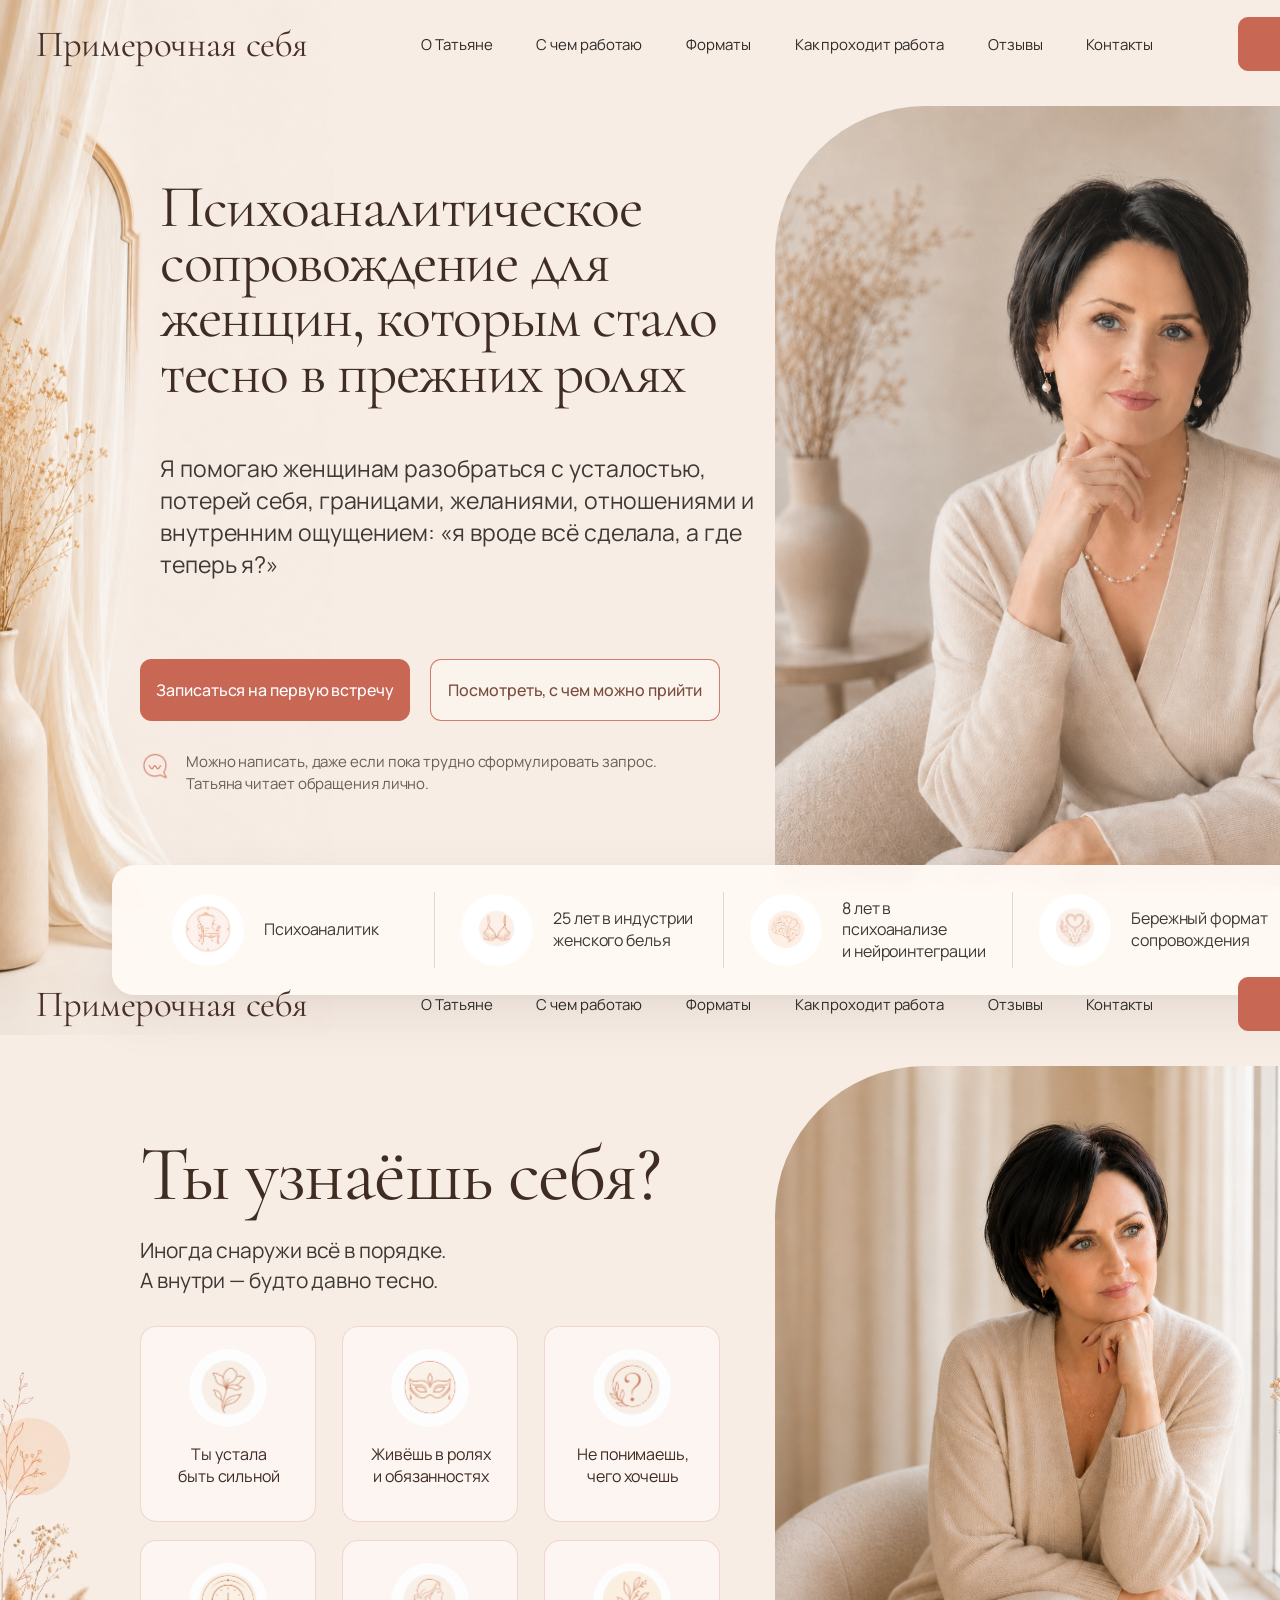
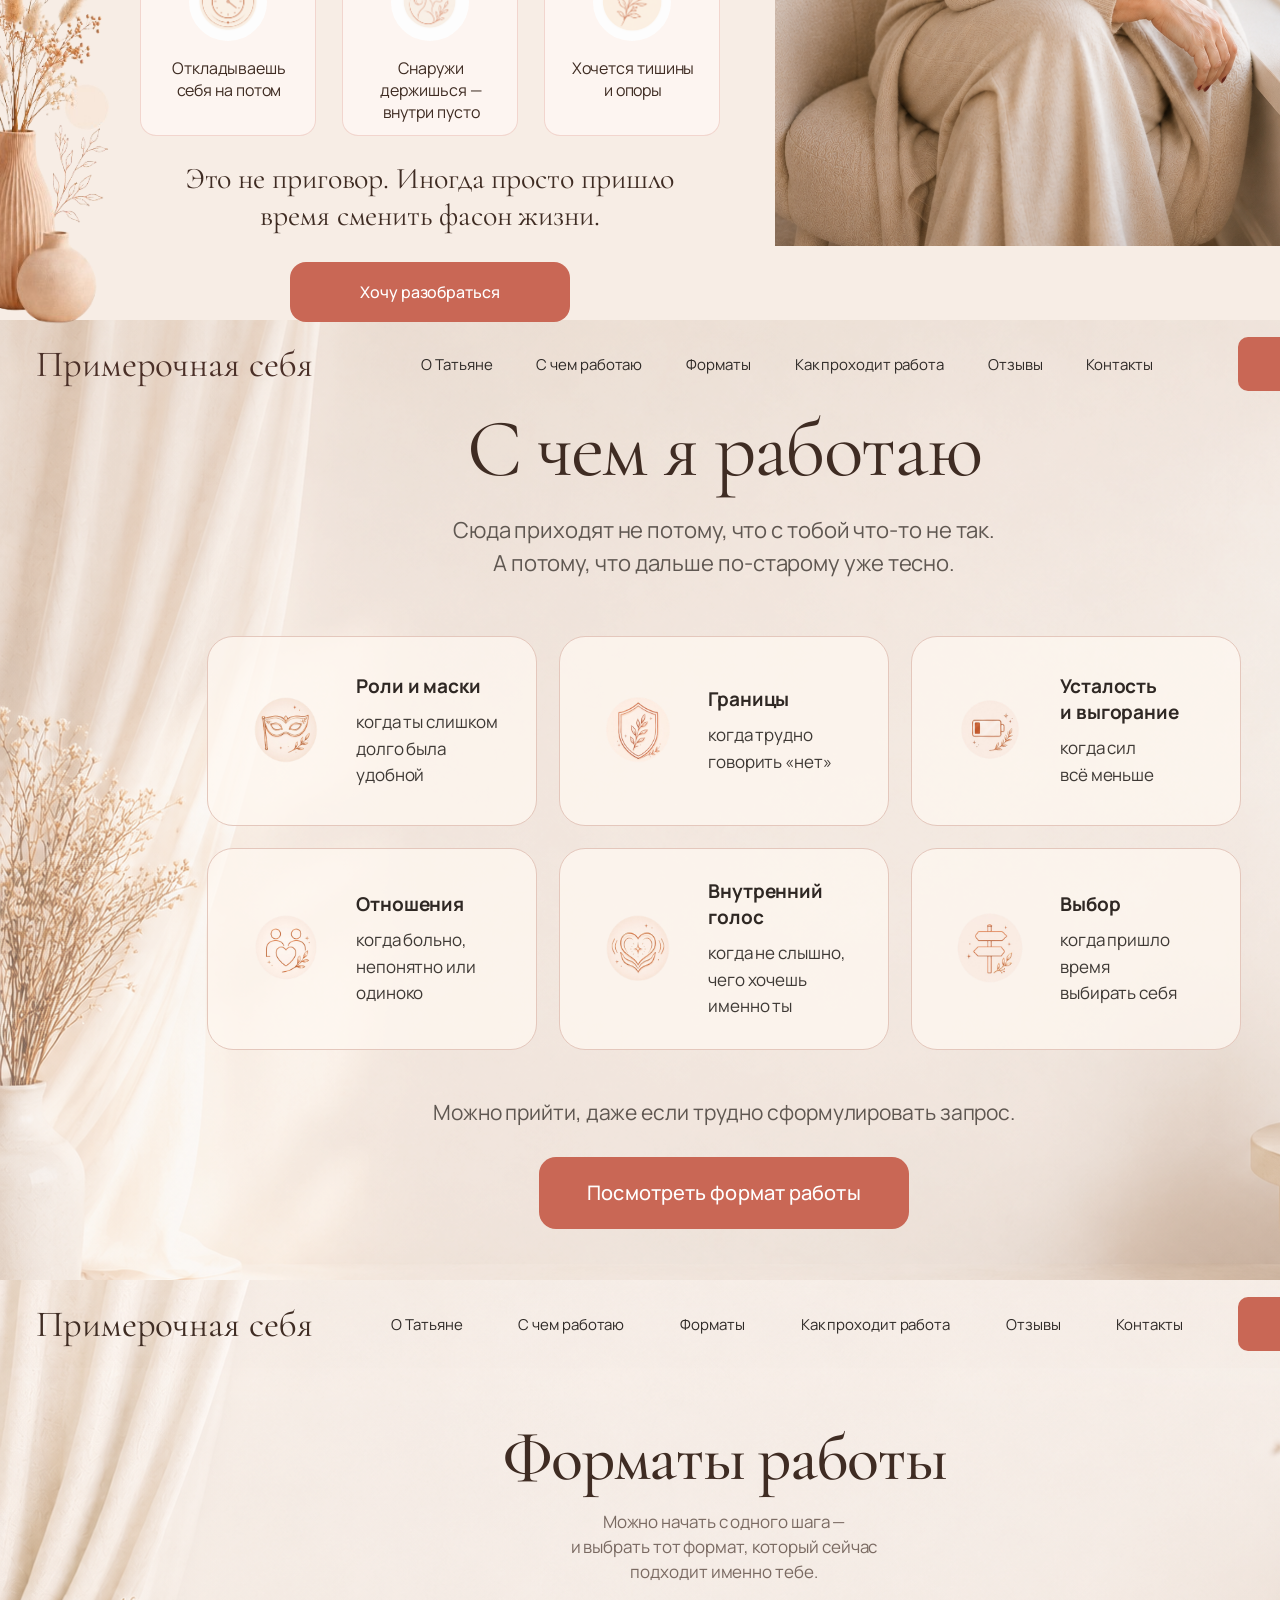
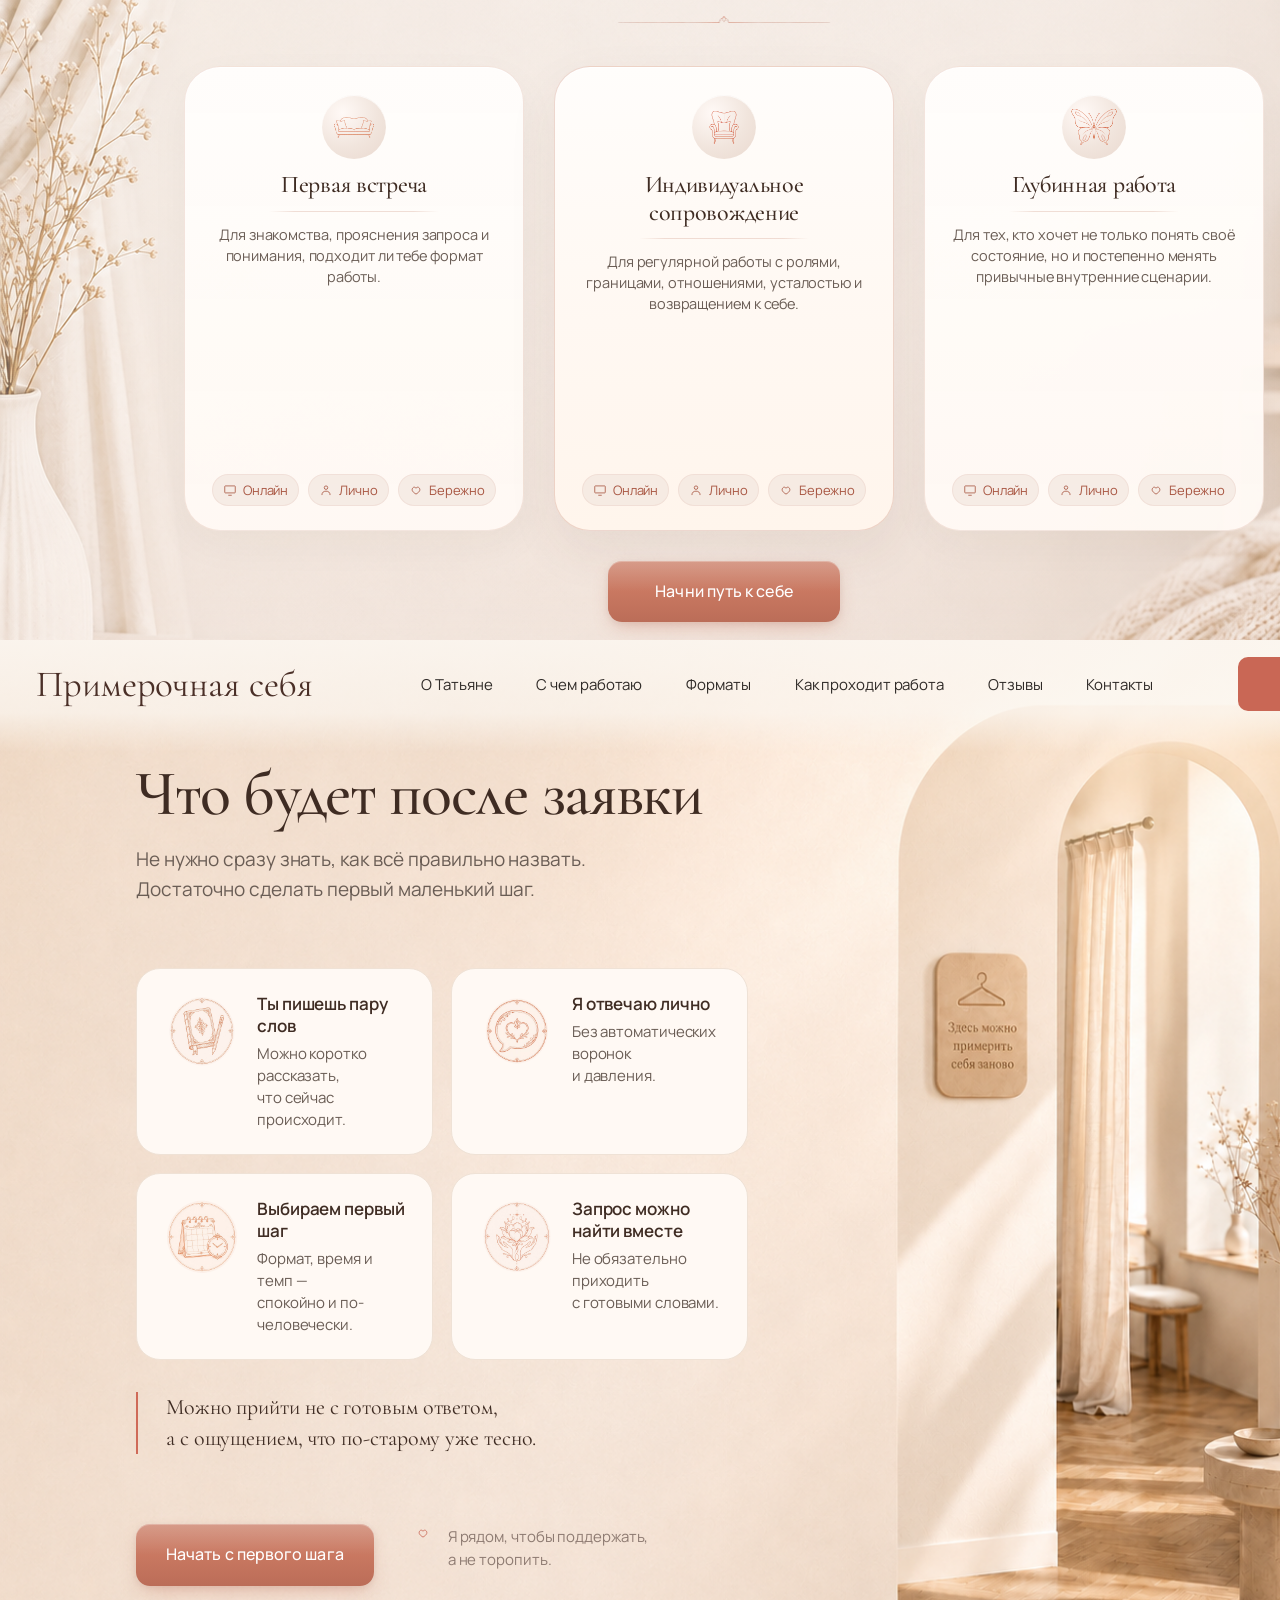
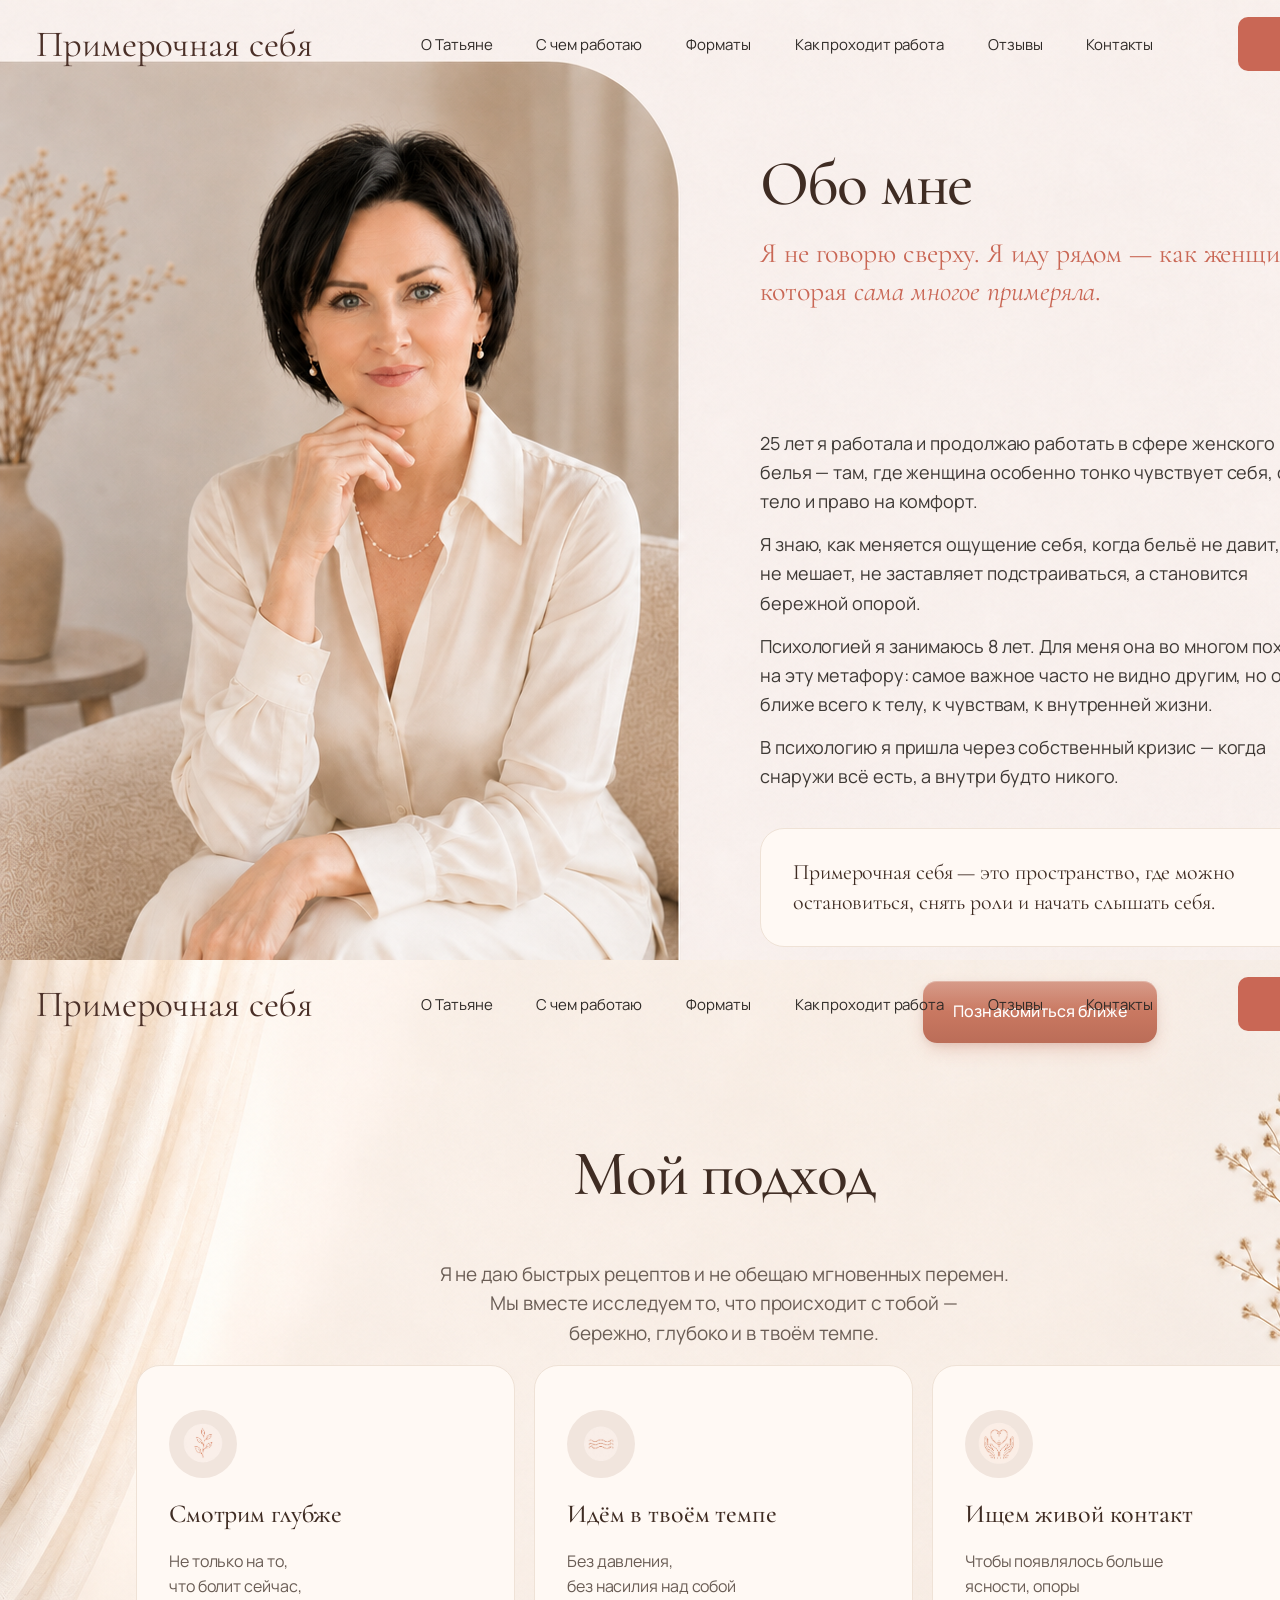
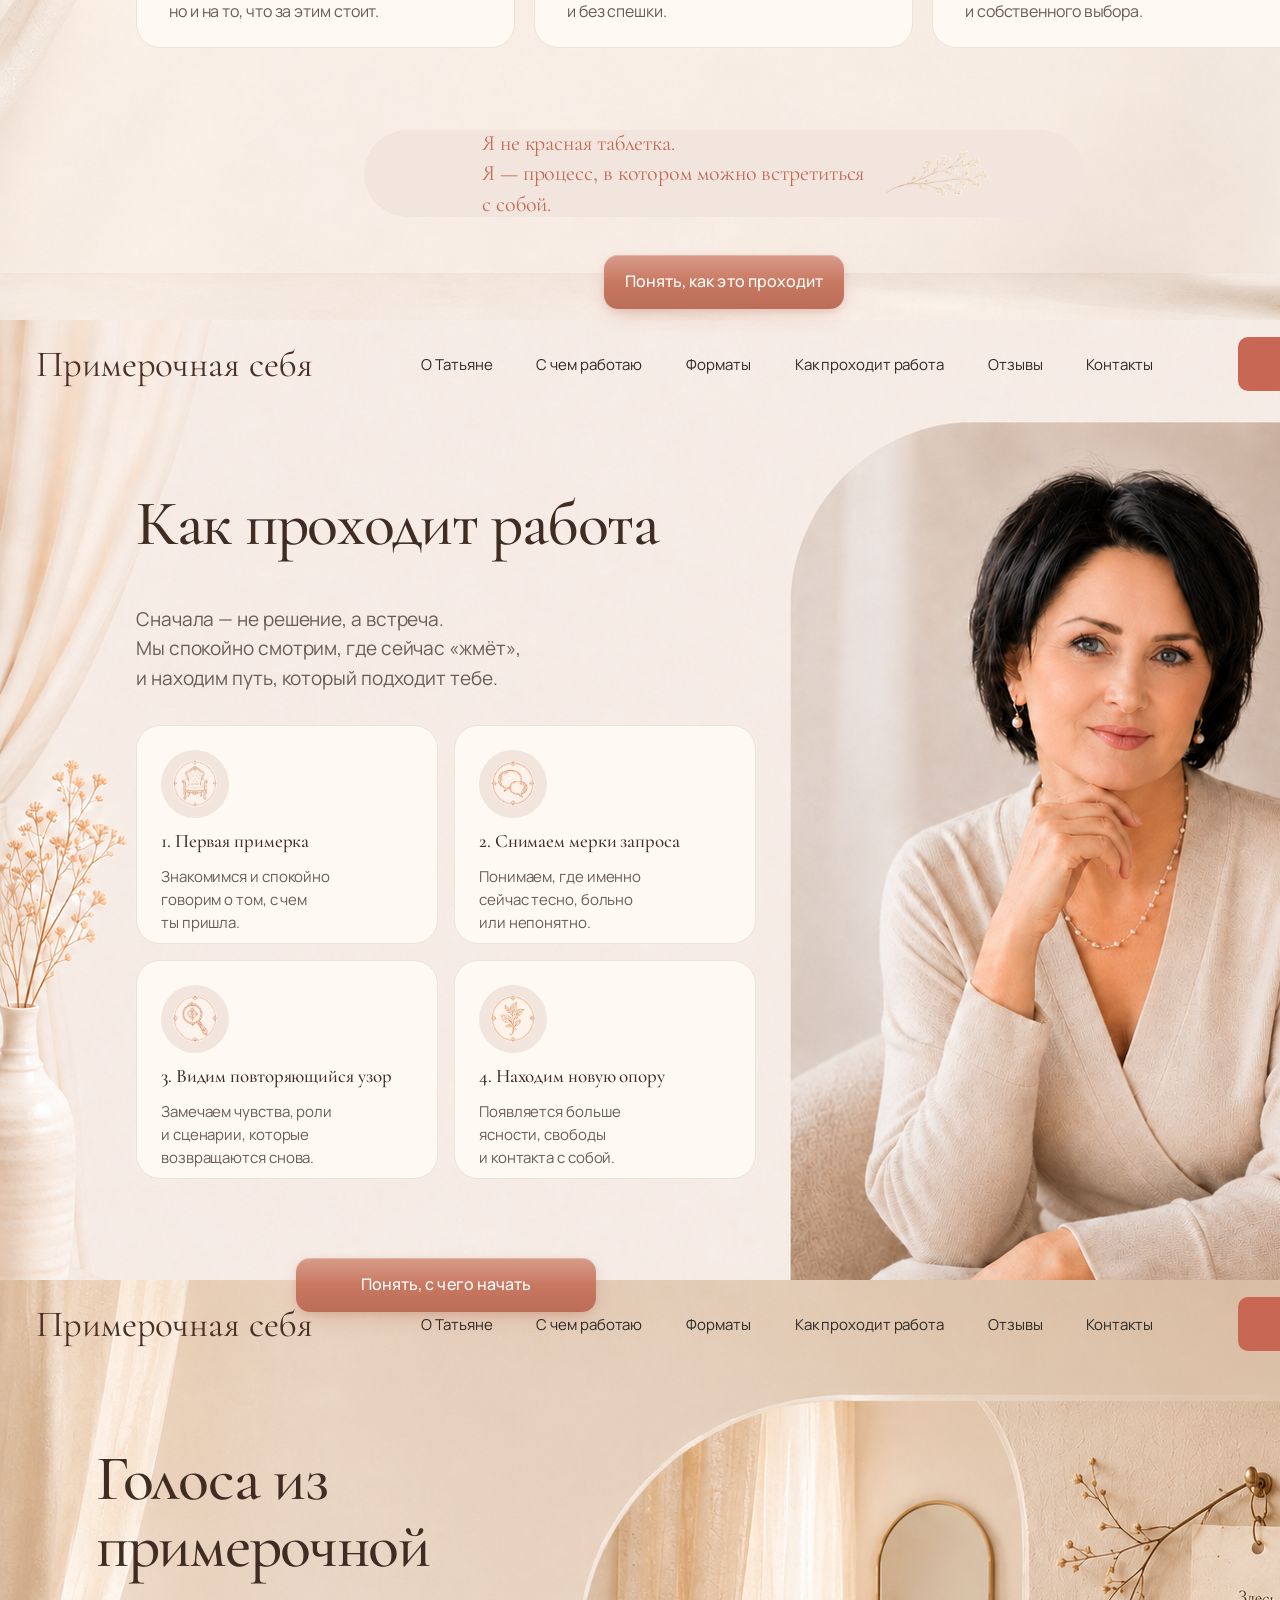
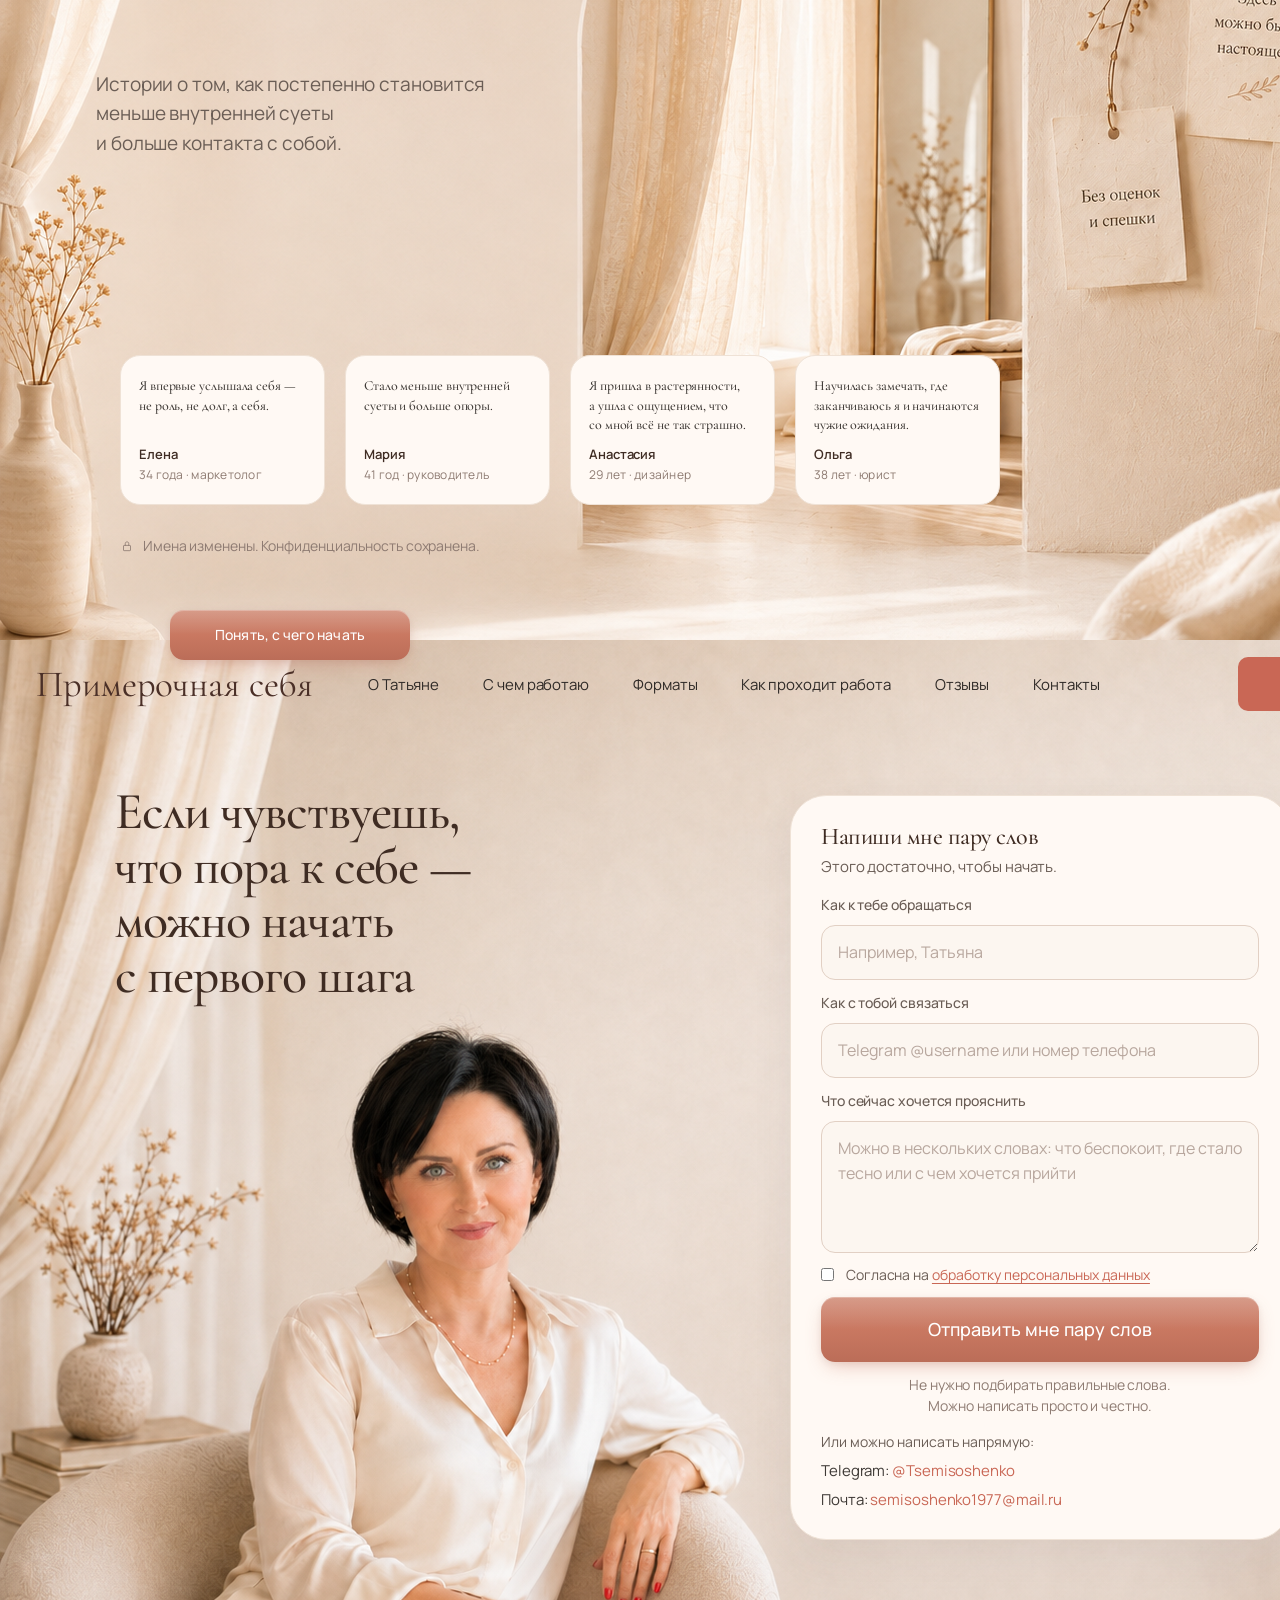
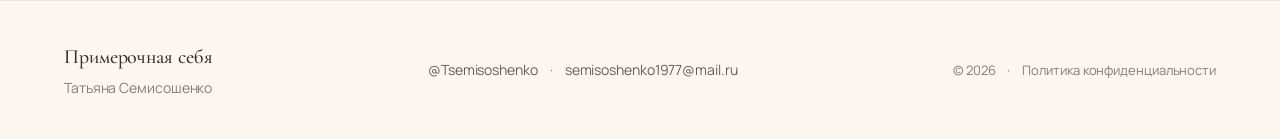
==== commit 21603b2d: "fix: polish tablet layout" ====
--- a/index.html
+++ b/index.html
@@ -3,8 +3,12 @@
 <head>
   <meta charset="UTF-8" />
   <meta name="viewport" content="width=device-width, initial-scale=1.0" />
-  <title>Примерочная себя · Татьяна Семисошенко — психоаналитическое сопровождение</title>
-  <meta name="description" content="Психоаналитическое сопровождение для женщин, которым стало тесно в прежних ролях. Бережный формат: онлайн и лично. Татьяна Семисошенко." />
+  <title>Примерочная себя — бережное пространство для встречи с собой</title>
+  <meta name="description" content="Мягкая работа с запросами, внутренними изменениями и возвращением к себе. Можно прийти без точных слов — достаточно ощущения, что по-старому уже тесно." />
+  <meta property="og:title" content="Примерочная себя — бережное пространство для встречи с собой" />
+  <meta property="og:description" content="Мягкая работа с запросами, внутренними изменениями и возвращением к себе. Можно прийти без точных слов — достаточно ощущения, что по-старому уже тесно." />
+  <meta name="twitter:title" content="Примерочная себя — бережное пространство для встречи с собой" />
+  <meta name="twitter:description" content="Мягкая работа с запросами, внутренними изменениями и возвращением к себе. Можно прийти без точных слов — достаточно ощущения, что по-старому уже тесно." />
 
   <link rel="preconnect" href="https://fonts.googleapis.com" />
   <link rel="preconnect" href="https://fonts.gstatic.com" crossorigin />
@@ -219,7 +223,7 @@
             <span class="card-icon requests-card-icon" aria-hidden="true">
               <img class="requests-card-icon-img" src="icons/requests-mask-ready.png" alt="" width="28" height="28" />
             </span>
-            <h3 class="requests-card-title"><strong>Роли и маски —</strong></h3>
+            <h3 class="requests-card-title"><strong>Роли и маски</strong></h3>
             <p class="requests-card-text">когда ты слишком<br />
             долго была удобной</p>
           </li>
@@ -231,7 +235,7 @@
             <span class="card-icon requests-card-icon" aria-hidden="true">
               <img class="requests-card-icon-img" src="icons/requests-shield-ready.png" alt="" width="28" height="28" />
             </span>
-            <h3 class="requests-card-title"><strong>Границы —</strong></h3>
+            <h3 class="requests-card-title"><strong>Границы</strong></h3>
             <p class="requests-card-text">когда трудно<br />
             говорить «нет»</p>
           </li>
@@ -244,7 +248,7 @@
               <img class="requests-card-icon-img" src="icons/requests-battery-ready.png" alt="" width="28" height="28" />
             </span>
             <h3 class="requests-card-title"><strong>Усталость<br />
-            и выгорание —</strong></h3>
+            и выгорание</strong></h3>
             <p class="requests-card-text">когда сил<br />
             всё меньше</p>
           </li>
@@ -256,7 +260,7 @@
             <span class="card-icon requests-card-icon" aria-hidden="true">
               <img class="requests-card-icon-img" src="icons/requests-relationship-ready.png" alt="" width="28" height="28" />
             </span>
-            <h3 class="requests-card-title"><strong>Отношения —</strong></h3>
+            <h3 class="requests-card-title"><strong>Отношения</strong></h3>
             <p class="requests-card-text">когда больно,<br />
             непонятно или одиноко</p>
           </li>
@@ -268,7 +272,7 @@
             <span class="card-icon requests-card-icon" aria-hidden="true">
               <img class="requests-card-icon-img" src="icons/requests-inner-voice-ready.png" alt="" width="28" height="28" />
             </span>
-            <h3 class="requests-card-title"><strong>Внутренний голос —</strong></h3>
+            <h3 class="requests-card-title"><strong>Внутренний голос</strong></h3>
             <p class="requests-card-text">когда не слышно,<br />
             чего хочешь именно ты</p>
           </li>
@@ -280,7 +284,7 @@
             <span class="card-icon requests-card-icon" aria-hidden="true">
               <img class="requests-card-icon-img" src="icons/requests-choice-ready.png" alt="" width="28" height="28" />
             </span>
-            <h3 class="requests-card-title"><strong>Выбор —</strong></h3>
+            <h3 class="requests-card-title"><strong>Выбор</strong></h3>
             <p class="requests-card-text">когда пришло время<br />
             выбирать себя</p>
           </li>
--- a/styles.css
+++ b/styles.css
@@ -1683,7 +1683,7 @@
   background: var(--bg-card);
   border: 1px solid var(--border-soft);
   border-radius: var(--r-card);
-  padding: 28px 32px 28px 56px;
+  padding: 28px 32px;
   font-family: var(--serif);
   font-size: 22px;
   line-height: 1.4;
@@ -1691,13 +1691,18 @@
   position: relative;
   margin-bottom: 24px;
 }
-.about-quote .quote-mark {
-  position: absolute;
-  left: 24px;
-  top: 18px;
-  font-size: 56px;
-  color: var(--accent);
-  line-height: 1;
+.about-quote .quote-mark,
+.review-quote {
+  display: none !important;
+  visibility: hidden !important;
+  width: 0 !important;
+  height: 0 !important;
+  margin: 0 !important;
+  padding: 0 !important;
+  overflow: hidden !important;
+  position: absolute !important;
+  clip-path: inset(50%) !important;
+  pointer-events: none !important;
 }
 
 /* #about: desktop shell 1448×1086 (подложка — отдельным шагом) */
@@ -2327,13 +2332,7 @@
   min-height: 260px;
 }
 .review-quote {
-  position: absolute;
-  top: 12px;
-  left: 24px;
-  font-size: 56px;
-  color: var(--accent);
-  line-height: 1;
-  opacity: 0.5;
+  display: none !important;
 }
 .review p {
   font-size: 17px;
@@ -3225,15 +3224,22 @@
 
 /* §1 + §3 — фиксированный экран без 100vh */
 .hero-section {
-  width: 1448px;
-  max-width: 1448px;
-  height: 1086px;
-  min-height: 1086px;
   position: relative;
   overflow: hidden;
   margin: 0 auto;
   padding: 0;
   background-color: #F7EDE5;
+  width: 100%;
+  max-width: 100%;
+  box-sizing: border-box;
+}
+
+@media (min-width: 961px) {
+.hero-section {
+  width: 1448px;
+  max-width: 1448px;
+  height: 1086px;
+  min-height: 1086px;
 }
 
 /* §4 — Шапка внутри hero-section (без линии-разделителя, единое пространство) */
@@ -3251,6 +3257,8 @@
   position: relative;
   z-index: 20;
 }
+}
+
 .hero-section .logo {
   justify-self: start;
   font-family: 'Cormorant Garamond', 'Playfair Display', serif;
@@ -3318,14 +3326,22 @@
 /* §6 — Сетка hero */
 .hero-section .hero {
   position: relative;
-  width: 1448px;
-  height: 998px;
   display: grid;
-  grid-template-columns: 775px 633px;
   padding: 0;
   margin: 0;
   background: none;
   z-index: 1;
+  width: 100%;
+  max-width: 100%;
+  box-sizing: border-box;
+}
+
+@media (min-width: 961px) {
+.hero-section .hero {
+  width: 1448px;
+  height: 998px;
+  grid-template-columns: 775px 633px;
+}
 }
 
 /* §7 — Левая текстовая колонка */
@@ -3703,16 +3719,22 @@
 
 .recognition-section {
   position: relative;
+  margin: 0 auto;
+  overflow: hidden;
+  box-sizing: border-box;
+  background: var(--site-bg);
+  font-family: 'Manrope', 'Inter', sans-serif;
+  width: 100%;
+  max-width: 100%;
+}
+
+@media (min-width: 961px) {
+.recognition-section {
   width: 1448px;
   max-width: 1448px;
   height: 1086px;
   min-height: 1086px;
   max-height: 1086px;
-  margin: 0 auto;
-  overflow: hidden;
-  box-sizing: border-box;
-  background: var(--site-bg);
-  font-family: 'Manrope', 'Inter', sans-serif;
 }
 
 /* §4 — Header (копия первого экрана, без линии под ним) */
@@ -3730,6 +3752,8 @@
   position: relative;
   z-index: 20;
 }
+}
+
 .recognition-section .logo {
   justify-self: start;
   font-family: 'Cormorant Garamond', 'Playfair Display', serif;
@@ -4999,3 +5023,4761 @@
     display: none !important;
   }
 }
+
+/* Mobile viewport — fluid shell (<=960), desktop freeze untouched above */
+@media (max-width: 960px) {
+  html {
+    overflow-x: hidden;
+  }
+
+  .hero-section,
+  section,
+  .container {
+    width: 100%;
+    max-width: 100%;
+    overflow-x: hidden;
+    box-sizing: border-box;
+  }
+
+  .hero-section,
+  .recognition-section {
+    height: auto;
+    min-height: 0;
+    max-height: none;
+  }
+
+  .hero-section .site-header,
+  .hero-section .hero,
+  .recognition-section .site-header {
+    width: 100%;
+    max-width: 100%;
+    height: auto;
+    min-height: 0;
+  }
+
+  .hero-section .hero {
+    display: grid;
+    grid-template-columns: 1fr;
+  }
+
+  .hero-section .main-nav,
+  .recognition-section .main-nav {
+    display: none;
+  }
+
+  .site-header,
+  .formats-topbar,
+  .after-topbar,
+  .approach-topbar,
+  .process-topbar,
+  .reviews-topbar,
+  .contact-topbar,
+  [class*="topbar"] {
+    display: none !important;
+  }
+
+  .site-header .btn,
+  .site-header .btn-primary,
+  .site-header .header-button,
+  .site-header a.header-button {
+    display: none !important;
+  }
+
+  .mobile-cta,
+  .mobile-sticky-cta,
+  .sticky-cta,
+  .fixed-cta,
+  body > a.btn-primary,
+  body > .btn-primary {
+    display: none !important;
+  }
+
+  body {
+    padding-bottom: 0 !important;
+  }
+
+  .hero-section .site-header {
+    display: block !important;
+    position: relative;
+    z-index: 10;
+    width: 100%;
+    max-width: 100%;
+    padding: 20px 24px 0;
+    height: auto;
+    box-sizing: border-box;
+    overflow: visible;
+    background: linear-gradient(180deg, rgba(247, 237, 229, 0.98) 0%, rgba(247, 237, 229, 0) 100%);
+  }
+
+  .hero-section .logo {
+    display: block;
+    position: relative;
+    z-index: 11;
+    font-size: 30px !important;
+    max-width: 100%;
+    white-space: normal;
+    overflow-wrap: anywhere;
+    line-height: 1.1;
+    text-align: left;
+  }
+
+  .hero-section .hero-left-composition {
+    display: none !important;
+  }
+
+  .hero-section .hero-content {
+    width: 100%;
+    max-width: 100%;
+    padding: 28px 24px 48px !important;
+    box-sizing: border-box;
+  }
+
+  .hero-section .hero-title,
+  #hero h1 {
+    width: 100% !important;
+    max-width: 100% !important;
+    margin: 0 !important;
+    transform: none !important;
+    font-size: 42px !important;
+    line-height: 1.08 !important;
+    text-align: left !important;
+  }
+
+  .hero-section .hero-description {
+    width: 100% !important;
+    max-width: 100% !important;
+    margin: 20px 0 0 !important;
+    transform: none !important;
+    font-size: 16px !important;
+    line-height: 1.5 !important;
+    text-align: left !important;
+  }
+
+  .hero-section .hero-actions {
+    width: 100% !important;
+    max-width: 100% !important;
+    flex-direction: column !important;
+    align-items: stretch !important;
+    flex-wrap: nowrap !important;
+    gap: 0 !important;
+    margin-top: 28px !important;
+  }
+
+  .hero-section .button-secondary {
+    display: none !important;
+  }
+
+  .hero-section .button-primary {
+    position: static !important;
+    width: 100% !important;
+    min-width: 0 !important;
+    max-width: 100% !important;
+  }
+
+  .hero-section .hero-note {
+    width: 100% !important;
+    max-width: 100% !important;
+  }
+
+  .hero-section .hero-photo {
+    width: 100% !important;
+    max-width: 100% !important;
+    height: auto !important;
+    max-height: 580px;
+    aspect-ratio: 4 / 5;
+    margin: 0 auto !important;
+  }
+
+  .hero-section .hero-benefits {
+    position: static !important;
+    left: auto !important;
+    right: auto !important;
+    bottom: auto !important;
+    width: calc(100% - 40px) !important;
+    max-width: 100% !important;
+    margin: 20px !important;
+    height: auto !important;
+    grid-template-columns: 1fr !important;
+  }
+
+}
+
+/* Mobile hero — rebuild pass (только <=640) · MOBILE_HERO_REBUILD_SPEC.md */
+@media (max-width: 640px) {
+  .hero-section {
+    display: flex;
+    flex-direction: column;
+    align-items: stretch;
+    position: relative;
+    width: 100%;
+    max-width: 100%;
+    height: auto !important;
+    min-height: 0 !important;
+    max-height: none !important;
+    margin: 0 auto;
+    padding: 32px 22px 56px;
+    background: #fbf6f0;
+    overflow-x: hidden;
+    box-sizing: border-box;
+  }
+
+  .hero-section .hero-left-composition,
+  .hero-section .hero-benefits,
+  .hero-section .main-nav,
+  .hero-section .header-button,
+  .hero-section .button-secondary {
+    display: none !important;
+  }
+
+  .hero-section .site-header {
+    display: block !important;
+    position: relative !important;
+    left: auto !important;
+    top: auto !important;
+    width: 100% !important;
+    max-width: 100% !important;
+    height: auto !important;
+    min-height: 0 !important;
+    padding: 0 !important;
+    margin: 0 !important;
+    background: none !important;
+    border: none !important;
+    box-shadow: none !important;
+    z-index: auto;
+  }
+
+  .hero-section .logo {
+    display: block;
+    position: relative;
+    font-size: 32px !important;
+    line-height: 1.1 !important;
+    margin: 0 0 42px !important;
+    max-width: 100%;
+    white-space: normal;
+  }
+
+  .hero-section .hero {
+    display: flex !important;
+    flex-direction: column !important;
+    align-items: stretch;
+    position: relative !important;
+    width: 100% !important;
+    max-width: 100% !important;
+    height: auto !important;
+    min-height: 0 !important;
+    padding: 0 !important;
+    margin: 0 !important;
+    grid-template-columns: none !important;
+    gap: 0;
+    z-index: auto;
+  }
+
+  .hero-section .hero-content {
+    position: relative !important;
+    left: auto !important;
+    top: auto !important;
+    width: 100% !important;
+    max-width: 100% !important;
+    padding: 0 !important;
+    margin: 0 !important;
+    z-index: auto;
+    display: flex;
+    flex-direction: column;
+    align-items: flex-start;
+    box-sizing: border-box;
+  }
+
+  .hero-section .hero-title,
+  #hero h1 {
+    position: relative !important;
+    width: 100% !important;
+    max-width: 100% !important;
+    margin: 0 0 24px !important;
+    padding: 0 !important;
+    transform: none !important;
+    font-size: 38px !important;
+    line-height: 1.08 !important;
+    text-align: left !important;
+  }
+
+  .hero-section .hero-description {
+    position: relative !important;
+    width: 100% !important;
+    max-width: 100% !important;
+    margin: 0 0 32px !important;
+    padding: 0 !important;
+    transform: none !important;
+    font-size: 20px !important;
+    line-height: 1.45 !important;
+    text-align: left !important;
+  }
+
+  .hero-section .hero-actions {
+    position: relative !important;
+    width: 100% !important;
+    max-width: 100% !important;
+    margin: 0 0 32px !important;
+    padding: 0 !important;
+    display: flex !important;
+    flex-direction: column !important;
+    align-items: flex-start !important;
+    justify-content: flex-start !important;
+    flex-wrap: nowrap !important;
+    gap: 0 !important;
+  }
+
+  .hero-section .button-primary {
+    position: relative !important;
+    display: inline-flex !important;
+    width: 100% !important;
+    max-width: 340px !important;
+    min-width: 0 !important;
+    height: 58px !important;
+    font-size: 18px !important;
+    margin: 0 !important;
+    box-sizing: border-box;
+  }
+
+  .hero-section .hero-note {
+    position: relative !important;
+    left: auto !important;
+    top: auto !important;
+    width: 100% !important;
+    max-width: 100% !important;
+    margin: 0 0 32px !important;
+    padding: 0 !important;
+    display: flex !important;
+    align-items: flex-start !important;
+    gap: 16px !important;
+    font-size: 14px !important;
+    line-height: 1.45 !important;
+    z-index: auto;
+  }
+
+  .hero-section .hero-note-text,
+  .hero-section .hero-note p {
+    max-width: 100% !important;
+  }
+
+  .hero-section .hero-photo {
+    position: relative !important;
+    left: auto !important;
+    right: auto !important;
+    top: auto !important;
+    bottom: auto !important;
+    align-self: center !important;
+    width: 100% !important;
+    max-width: 340px !important;
+    height: auto !important;
+    min-height: 0 !important;
+    max-height: 420px;
+    margin-left: auto !important;
+    margin-right: auto !important;
+    margin-top: 0 !important;
+    margin-bottom: 0 !important;
+    padding: 0 !important;
+    overflow: hidden;
+    border-top-left-radius: 72px;
+    border-top-right-radius: 0;
+    border-bottom-right-radius: 0;
+    border-bottom-left-radius: 0;
+    aspect-ratio: auto !important;
+    z-index: auto;
+    box-sizing: border-box;
+  }
+
+  .hero-section .hero-photo img {
+    width: 100%;
+    height: auto;
+    max-height: 420px;
+    display: block;
+    margin-left: auto;
+    margin-right: auto;
+    object-fit: cover;
+    object-position: center center;
+    filter: none;
+  }
+
+  .hero-section .hero-photo::after {
+    display: none !important;
+  }
+
+  /* Mobile recognition — экран 2 (только <=640) · MOBILE_RECOGNITION_REBUILD_SPEC.md */
+  .recognition-section,
+  #recognition.recognition-section {
+    display: flex;
+    flex-direction: column;
+    align-items: stretch;
+    position: relative !important;
+    width: 100% !important;
+    max-width: 100% !important;
+    height: auto !important;
+    min-height: 0 !important;
+    max-height: none !important;
+    margin: 40px auto 56px !important;
+    padding: 48px 22px 64px !important;
+    background: #fbf6f0;
+    overflow-x: hidden;
+    overflow-y: visible;
+    box-sizing: border-box;
+    gap: 0;
+  }
+
+  .recognition-section .recognition-left-decor-wrap,
+  .recognition-section .recognition-left-decor,
+  .recognition-section .site-header,
+  .recognition-section .main-nav,
+  .recognition-section .header-button,
+  .recognition-section .recognition-divider {
+    display: none !important;
+  }
+
+  /* В DOM фото идёт до .recognition-content — order + display:contents задают порядок по spec */
+  .recognition-section .recognition-photo {
+    position: relative !important;
+    top: auto !important;
+    right: auto !important;
+    left: auto !important;
+    bottom: auto !important;
+    align-self: center !important;
+    order: 3;
+    width: 100% !important;
+    max-width: 340px !important;
+    height: auto !important;
+    margin: 0 auto 32px !important;
+    padding: 0 !important;
+    overflow: hidden;
+    border-top-left-radius: 72px;
+    border-top-right-radius: 0;
+    border-bottom-right-radius: 0;
+    border-bottom-left-radius: 0;
+    z-index: auto;
+    background: none;
+    box-shadow: none;
+    flex-shrink: 0;
+    box-sizing: border-box;
+  }
+
+  .recognition-section .recognition-photo img {
+    width: 100%;
+    height: auto;
+    max-height: 420px;
+    display: block;
+    margin-left: auto;
+    margin-right: auto;
+    object-fit: cover;
+    object-position: center center;
+  }
+
+  .recognition-section .recognition-content {
+    display: contents;
+    position: static !important;
+    left: auto !important;
+    top: auto !important;
+    width: auto !important;
+    max-width: none !important;
+    height: auto !important;
+    margin: 0 !important;
+    padding: 0 !important;
+    z-index: auto;
+  }
+
+  .recognition-section .recognition-title {
+    order: 1;
+    position: relative !important;
+    left: auto !important;
+    top: auto !important;
+    width: 100% !important;
+    max-width: 100% !important;
+    margin: 0 0 24px !important;
+    padding: 0 !important;
+    font-size: 38px !important;
+    line-height: 1.08 !important;
+    text-align: left !important;
+    box-sizing: border-box;
+  }
+
+  .recognition-section .recognition-subtitle {
+    order: 2;
+    position: relative !important;
+    left: auto !important;
+    top: auto !important;
+    width: 100% !important;
+    max-width: 100% !important;
+    margin: 0 0 32px !important;
+    padding: 0 !important;
+    font-size: 20px !important;
+    line-height: 1.45 !important;
+    text-align: left !important;
+    box-sizing: border-box;
+  }
+
+  .recognition-section .recognition-cards {
+    order: 4;
+    position: relative !important;
+    left: auto !important;
+    top: auto !important;
+    display: grid !important;
+    grid-template-columns: repeat(2, minmax(0, 1fr)) !important;
+    column-gap: 16px !important;
+    row-gap: 16px !important;
+    width: 100% !important;
+    max-width: 100% !important;
+    margin: 0 !important;
+    padding: 0 !important;
+    list-style: none;
+    box-sizing: border-box;
+  }
+
+  .recognition-section .recognition-card {
+    position: relative !important;
+    left: auto !important;
+    top: auto !important;
+    width: 100% !important;
+    max-width: 100% !important;
+    height: auto !important;
+    min-height: 0;
+    margin: 0 !important;
+    padding: 20px 12px 18px !important;
+    box-sizing: border-box;
+    display: flex;
+    flex-direction: column;
+    align-items: center;
+    justify-content: flex-start;
+  }
+
+  .recognition-section .recognition-icon-wrap {
+    margin: 0 auto 12px !important;
+    width: 64px !important;
+    height: 64px !important;
+    flex-shrink: 0;
+  }
+
+  .recognition-section .recognition-icon-img {
+    width: 64px !important;
+    height: 64px !important;
+  }
+
+  .recognition-section .recognition-card-text {
+    width: 100% !important;
+    max-width: 100% !important;
+    margin: 0 !important;
+    font-size: 15px !important;
+    line-height: 1.35 !important;
+  }
+
+  .recognition-section .recognition-quote {
+    order: 5;
+    position: relative !important;
+    left: auto !important;
+    top: auto !important;
+    width: 100% !important;
+    max-width: 100% !important;
+    margin: 32px 0 28px !important;
+    padding: 0 !important;
+    font-family: 'Cormorant Garamond', 'Playfair Display', serif;
+    font-size: 24px !important;
+    line-height: 1.35 !important;
+    text-align: left !important;
+    box-sizing: border-box;
+  }
+
+  .recognition-section .recognition-button {
+    order: 6;
+    position: relative !important;
+    left: auto !important;
+    top: auto !important;
+    display: inline-flex !important;
+    align-items: center;
+    justify-content: center;
+    width: 100% !important;
+    max-width: 340px !important;
+    height: 58px !important;
+    font-size: 18px !important;
+    margin: 0 auto !important;
+    align-self: center;
+    box-sizing: border-box;
+    border-radius: 16px;
+    transform: none !important;
+  }
+
+  .recognition-section + #requests.requests-section,
+  .recognition-section + .requests.requests-section,
+  #recognition + #requests.requests-section {
+    margin-top: 0 !important;
+    padding-top: 48px !important;
+    position: relative;
+    z-index: 1;
+  }
+
+  /* Mobile requests — экран 3 (только <=640) · MOBILE_REQUESTS_REBUILD_SPEC.md */
+  .requests-section,
+  #requests.requests-section,
+  #requests.requests.requests-section {
+    display: flex;
+    flex-direction: column;
+    align-items: stretch;
+    position: relative !important;
+    width: 100% !important;
+    max-width: 100% !important;
+    height: auto !important;
+    min-height: 0 !important;
+    max-height: none !important;
+    margin: 0 auto 56px !important;
+    padding: 48px 22px 64px !important;
+    background: #f7ede5;
+    overflow-x: hidden;
+    overflow-y: visible;
+    box-sizing: border-box;
+    isolation: auto;
+  }
+
+  .requests-section .requests-topbar,
+  .requests-section .requests-logo,
+  .requests-section .requests-nav,
+  .requests-section .requests-nav-link,
+  .requests-section .requests-top-button,
+  .requests-section .requests-left-decor,
+  .requests-section .requests-right-decor,
+  #requests .requests-left-decor,
+  #requests .requests-right-decor {
+    display: none !important;
+  }
+
+  #requests::before {
+    display: none !important;
+    content: none !important;
+  }
+
+  .requests-section .requests-container,
+  .requests-section .container.requests-container {
+    position: relative !important;
+    left: auto !important;
+    top: auto !important;
+    width: 100% !important;
+    max-width: 100% !important;
+    margin: 0 !important;
+    padding: 0 !important;
+    z-index: auto;
+    display: flex;
+    flex-direction: column;
+    align-items: stretch;
+    box-sizing: border-box;
+  }
+
+  .requests-section .requests-header,
+  .requests-section .section-head.requests-header {
+    position: relative !important;
+    left: auto !important;
+    top: auto !important;
+    width: 100% !important;
+    max-width: 100% !important;
+    margin: 0 !important;
+    padding: 0 !important;
+    text-align: left;
+    box-sizing: border-box;
+  }
+
+  .requests-section .requests-title,
+  .requests-section .requests-header .requests-title,
+  .requests-section .section-head h2.requests-title {
+    position: relative !important;
+    left: auto !important;
+    top: auto !important;
+    width: 100% !important;
+    max-width: 100% !important;
+    margin: 0 0 24px !important;
+    padding: 0 !important;
+    font-size: 38px !important;
+    line-height: 1.08 !important;
+    text-align: left !important;
+    box-sizing: border-box;
+  }
+
+  .requests-section .requests-subtitle,
+  .requests-section .section-sub.requests-subtitle {
+    position: relative !important;
+    left: auto !important;
+    top: auto !important;
+    width: 100% !important;
+    max-width: 100% !important;
+    margin: 0 0 32px !important;
+    padding: 0 !important;
+    font-size: 20px !important;
+    line-height: 1.45 !important;
+    text-align: left !important;
+    box-sizing: border-box;
+  }
+
+  .requests-section .requests-grid,
+  .requests-section .requests-container .requests-grid,
+  .requests-section .cards-grid.cards-6.requests-grid {
+    position: relative !important;
+    left: auto !important;
+    top: auto !important;
+    display: grid !important;
+    grid-template-columns: repeat(2, minmax(0, 1fr)) !important;
+    column-gap: 16px !important;
+    row-gap: 16px !important;
+    width: 100% !important;
+    max-width: 100% !important;
+    margin: 0 !important;
+    padding: 0 !important;
+    list-style: none;
+    box-sizing: border-box;
+  }
+
+  .requests-section .requests-card,
+  .requests-section .card.card-rich.requests-card {
+    position: relative !important;
+    left: auto !important;
+    top: auto !important;
+    width: 100% !important;
+    max-width: 100% !important;
+    height: auto !important;
+    min-height: 0 !important;
+    margin: 0 !important;
+    padding: 20px 12px 18px !important;
+    box-sizing: border-box;
+    display: flex !important;
+    flex-direction: column;
+    align-items: center;
+    justify-content: flex-start;
+    grid-template-columns: none !important;
+    grid-template-rows: none !important;
+    column-gap: 0 !important;
+    row-gap: 0 !important;
+    text-align: center;
+    list-style: none;
+  }
+
+  .requests-section .requests-card-icon,
+  .requests-section .card-icon.requests-card-icon {
+    grid-column: auto !important;
+    grid-row: auto !important;
+    width: 64px !important;
+    height: 64px !important;
+    min-width: 0 !important;
+    min-height: 0 !important;
+    margin: 0 auto 12px !important;
+    padding: 0 !important;
+    display: flex !important;
+    align-items: center;
+    justify-content: center;
+    flex-shrink: 0;
+    border: 0;
+    border-radius: 50%;
+    background: transparent;
+  }
+
+  .requests-section .requests-card-icon-img,
+  .requests-section .card-icon img.requests-card-icon-img {
+    width: 56px !important;
+    height: 56px !important;
+    max-width: 56px !important;
+    max-height: 56px !important;
+    object-fit: contain;
+    display: block;
+  }
+
+  .requests-section .requests-card-title,
+  .requests-section .card.card-rich h3.requests-card-title {
+    grid-column: auto !important;
+    grid-row: auto !important;
+    align-self: auto !important;
+    width: 100% !important;
+    max-width: 100% !important;
+    margin: 0 0 6px !important;
+    padding: 0 !important;
+    font-size: 16px !important;
+    line-height: 1.3 !important;
+    font-weight: 700;
+    text-align: center !important;
+    color: #1f2933;
+  }
+
+  .requests-section .requests-card-text,
+  .requests-section .card.card-rich p.requests-card-text {
+    grid-column: auto !important;
+    grid-row: auto !important;
+    align-self: auto !important;
+    width: 100% !important;
+    max-width: 100% !important;
+    margin: 0 !important;
+    padding: 0 !important;
+    font-size: 14px !important;
+    line-height: 1.4 !important;
+    text-align: center !important;
+    color: #3e3935;
+  }
+
+  .requests-section .requests-foot,
+  .requests-section .section-foot.requests-foot {
+    position: relative !important;
+    left: auto !important;
+    top: auto !important;
+    width: 100% !important;
+    max-width: 100% !important;
+    margin: 32px 0 0 !important;
+    padding: 0 !important;
+    display: block;
+    font-size: 18px !important;
+    line-height: 1.4 !important;
+    text-align: center !important;
+    color: #5f5751;
+    box-sizing: border-box;
+  }
+
+  .requests-section .requests-cta,
+  .requests-section .section-cta.requests-cta {
+    position: relative !important;
+    left: auto !important;
+    top: auto !important;
+    width: 100% !important;
+    max-width: 100% !important;
+    margin: 28px 0 0 !important;
+    padding: 0 !important;
+    display: flex !important;
+    justify-content: center;
+    align-items: center;
+    box-sizing: border-box;
+  }
+
+  .requests-section .requests-button,
+  .requests-section .btn.btn-primary.requests-button {
+    position: relative !important;
+    left: auto !important;
+    top: auto !important;
+    display: inline-flex !important;
+    align-items: center;
+    justify-content: center;
+    width: 100% !important;
+    max-width: 340px !important;
+    height: 58px !important;
+    margin: 0 auto !important;
+    padding: 0 24px !important;
+    font-size: 18px !important;
+    line-height: 1;
+    white-space: normal;
+    text-align: center;
+    box-sizing: border-box;
+    border-radius: 16px;
+    transform: none !important;
+  }
+
+  .requests-section + #formats.formats-section,
+  .requests-section + #formats.section,
+  #requests + #formats.formats-section,
+  #requests + #formats.section {
+    margin-top: 0 !important;
+    padding-top: 48px !important;
+    position: relative;
+    z-index: 1;
+  }
+
+  /* Mobile formats — экран 4 (только <=640) · MOBILE_FORMATS_REBUILD_SPEC.md */
+  #formats.formats,
+  #formats.formats.section,
+  #formats.formats.section-soft {
+    display: flex;
+    flex-direction: column;
+    align-items: stretch;
+    position: relative !important;
+    width: 100% !important;
+    max-width: 100% !important;
+    height: auto !important;
+    min-height: 0 !important;
+    max-height: none !important;
+    margin: 0 auto 56px !important;
+    padding: 48px 22px 64px !important;
+    background: linear-gradient(
+      168deg,
+      #fff8f4 0%,
+      #f6eee7 34%,
+      #f3e2d6 68%,
+      #efd8c8 100%
+    ) !important;
+    overflow-x: hidden !important;
+    overflow-y: visible !important;
+    box-sizing: border-box;
+    isolation: auto;
+    box-shadow: none !important;
+  }
+
+  #formats.formats::before,
+  #formats.formats::after {
+    display: none !important;
+    content: none !important;
+    background: none !important;
+    background-image: none !important;
+    filter: none !important;
+    -webkit-filter: none !important;
+    opacity: 0 !important;
+    pointer-events: none !important;
+  }
+
+  #formats .formats-topbar,
+  #formats .formats-logo,
+  #formats .formats-nav,
+  #formats .formats-nav-link,
+  #formats .formats-top-button,
+  #formats .formats-scene,
+  #formats .formats-scene-inner,
+  #formats .formats-scene-arch,
+  #formats .formats-scene-curtain,
+  #formats .formats-scene-dress,
+  #formats .formats-scene-furniture,
+  #formats .formats-scene-vase {
+    display: none !important;
+  }
+
+  #formats .container {
+    position: relative !important;
+    left: auto !important;
+    top: auto !important;
+    width: 100% !important;
+    max-width: 100% !important;
+    margin: 0 !important;
+    padding: 0 !important;
+    transform: none !important;
+    flex: none;
+    display: flex;
+    flex-direction: column;
+    align-items: stretch;
+    box-sizing: border-box;
+  }
+
+  #formats .formats-main {
+    position: relative !important;
+    left: auto !important;
+    top: auto !important;
+    width: 100% !important;
+    max-width: 100% !important;
+    margin: 0 !important;
+    padding: 0 !important;
+    display: flex;
+    flex-direction: column;
+    align-items: stretch;
+    box-sizing: border-box;
+  }
+
+  #formats .formats-head {
+    position: relative !important;
+    left: auto !important;
+    top: auto !important;
+    width: 100% !important;
+    max-width: 100% !important;
+    margin: 0 0 24px !important;
+    padding: 0 !important;
+    text-align: left;
+    box-sizing: border-box;
+  }
+
+  #formats .formats-title {
+    position: relative !important;
+    left: auto !important;
+    top: auto !important;
+    width: 100% !important;
+    max-width: 100% !important;
+    margin: 0 0 16px !important;
+    padding: 0 !important;
+    font-size: 38px !important;
+    line-height: 1.08 !important;
+    text-align: left !important;
+    color: #3f2c23 !important;
+    box-sizing: border-box;
+  }
+
+  #formats .formats-subtitle {
+    position: relative !important;
+    left: auto !important;
+    top: auto !important;
+    width: 100% !important;
+    max-width: 100% !important;
+    margin: 0 !important;
+    padding: 0 !important;
+    font-size: 20px !important;
+    line-height: 1.45 !important;
+    text-align: left !important;
+    color: #7a6a62 !important;
+    box-sizing: border-box;
+  }
+
+  #formats .formats-decor {
+    position: relative !important;
+    left: auto !important;
+    top: auto !important;
+    display: block !important;
+    width: 200px !important;
+    max-width: 100% !important;
+    height: auto !important;
+    margin: 0 auto 28px !important;
+    padding: 0 !important;
+    object-fit: contain;
+    box-sizing: border-box;
+  }
+
+  #formats .formats-grid {
+    position: relative !important;
+    left: auto !important;
+    top: auto !important;
+    display: grid !important;
+    grid-template-columns: minmax(0, 1fr) !important;
+    gap: 16px !important;
+    width: 100% !important;
+    max-width: 360px !important;
+    margin: 0 auto !important;
+    padding: 0 !important;
+    justify-content: stretch;
+    align-items: stretch;
+    box-sizing: border-box;
+  }
+
+  #formats .format-card {
+    position: relative !important;
+    left: auto !important;
+    top: auto !important;
+    width: 100% !important;
+    max-width: 360px !important;
+    height: auto !important;
+    min-height: 0 !important;
+    margin: 0 auto !important;
+    padding: 24px 18px 20px !important;
+    box-sizing: border-box;
+    display: flex !important;
+    flex-direction: column;
+    align-items: center;
+    text-align: center;
+    transform: none !important;
+  }
+
+  #formats .format-card:hover,
+  #formats .format-card:active {
+    transform: none !important;
+  }
+
+  #formats .format-icon {
+    width: 58px !important;
+    height: 58px !important;
+    margin: 0 auto 10px !important;
+    flex-shrink: 0;
+  }
+
+  #formats .format-icon img {
+    width: 56px !important;
+    height: 56px !important;
+    max-width: 56px !important;
+    max-height: 56px !important;
+    object-fit: contain;
+    filter: none !important;
+  }
+
+  #formats .format-title {
+    width: 100% !important;
+    max-width: 100% !important;
+    margin: 0 0 8px !important;
+    font-size: 22px !important;
+    line-height: 1.2 !important;
+    text-align: center !important;
+    color: #3f2c23 !important;
+  }
+
+  #formats .format-divider {
+    width: 48px !important;
+    margin: 0 auto 10px !important;
+  }
+
+  #formats .format-text {
+    width: 100% !important;
+    max-width: 100% !important;
+    margin: 0 0 12px !important;
+    font-size: 15px !important;
+    line-height: 1.45 !important;
+    text-align: center !important;
+    color: var(--text-muted) !important;
+  }
+
+  #formats .format-tags {
+    display: flex !important;
+    flex-wrap: wrap;
+    justify-content: center;
+    gap: 8px !important;
+    width: 100% !important;
+    margin: 0 !important;
+    padding: 0 !important;
+    list-style: none;
+  }
+
+  #formats .format-tags li {
+    font-size: 13px !important;
+    line-height: 1.25 !important;
+    padding: 6px 10px !important;
+    pointer-events: auto;
+  }
+
+  #formats .formats-cta {
+    position: relative !important;
+    left: auto !important;
+    top: auto !important;
+    display: flex !important;
+    flex-direction: column;
+    align-items: center;
+    justify-content: flex-start;
+    width: 100% !important;
+    max-width: 100% !important;
+    margin: 32px 0 0 !important;
+    padding: 0 !important;
+    gap: 12px !important;
+    text-align: center;
+    box-sizing: border-box;
+  }
+
+  #formats .formats-cta .btn,
+  #formats .formats-cta .btn-primary {
+    position: relative !important;
+    left: auto !important;
+    top: auto !important;
+    display: inline-flex !important;
+    align-items: center;
+    justify-content: center;
+    width: 100% !important;
+    max-width: 340px !important;
+    min-width: 0 !important;
+    height: 58px !important;
+    margin: 0 auto !important;
+    padding: 0 24px !important;
+    font-size: 18px !important;
+    line-height: 1;
+    white-space: normal;
+    text-align: center;
+    box-sizing: border-box;
+    border-radius: 16px;
+    transform: none !important;
+  }
+
+  #formats .formats-note,
+  #formats .format-note {
+    position: relative !important;
+    left: auto !important;
+    top: auto !important;
+    display: inline-flex !important;
+    align-items: center;
+    justify-content: center;
+    width: 100% !important;
+    max-width: 340px !important;
+    margin: 0 auto !important;
+    padding: 0 !important;
+    font-size: 14px !important;
+    line-height: 1.4 !important;
+    text-align: center !important;
+    color: var(--text-muted) !important;
+    box-sizing: border-box;
+  }
+
+  #formats .formats-note-icon {
+    flex-shrink: 0;
+  }
+
+  #formats.formats + #after,
+  #formats.formats + #after.section,
+  #formats.section + #after,
+  #formats + #after {
+    margin-top: 0 !important;
+    padding-top: 48px !important;
+    position: relative;
+    z-index: 1;
+  }
+
+  /* Mobile after — экран 5 (только <=640) · MOBILE_AFTER_REBUILD_SPEC.md */
+  #after.after,
+  #after.after.section,
+  #after.section#after {
+    display: flex;
+    flex-direction: column;
+    align-items: stretch;
+    position: relative !important;
+    width: 100% !important;
+    max-width: 100% !important;
+    height: auto !important;
+    min-height: 0 !important;
+    max-height: none !important;
+    margin: 0 auto 56px !important;
+    padding: 48px 22px 64px !important;
+    background: var(--bg-soft, #fbf6f0);
+    overflow-x: hidden !important;
+    overflow-y: visible !important;
+    box-sizing: border-box;
+    isolation: auto;
+  }
+
+  #after::before,
+  #after::after {
+    display: none !important;
+    content: none !important;
+    background: none !important;
+    background-image: none !important;
+    opacity: 0 !important;
+    pointer-events: none !important;
+  }
+
+  #after .after-topbar,
+  #after .after-logo,
+  #after .after-nav,
+  #after .after-nav-link,
+  #after .after-top-button {
+    display: none !important;
+  }
+
+  #after > .container.after-grid,
+  #after .container.after-grid {
+    position: relative !important;
+    left: auto !important;
+    top: auto !important;
+    width: 100% !important;
+    max-width: 100% !important;
+    margin: 0 !important;
+    padding: 0 !important;
+    display: flex !important;
+    flex-direction: column !important;
+    align-items: stretch;
+    gap: 0;
+    box-sizing: border-box;
+  }
+
+  #after .after-text {
+    display: contents !important;
+    transform: none !important;
+  }
+
+  #after .after-grid > .section-head,
+  #after .section-head {
+    order: 1;
+    position: relative !important;
+    width: 100% !important;
+    max-width: 100% !important;
+    margin: 0 0 28px !important;
+    padding: 0 !important;
+    text-align: left;
+    box-sizing: border-box;
+  }
+
+  #after .section-head h2,
+  #after .section-head h2.serif {
+    margin: 0 0 16px !important;
+    padding: 0 !important;
+    font-size: 38px !important;
+    line-height: 1.08 !important;
+    text-align: left !important;
+    color: var(--text-heading, #3f2c23) !important;
+  }
+
+  #after .section-head .section-sub,
+  #after .section-sub {
+    margin: 0 !important;
+    padding: 0 !important;
+    font-size: 20px !important;
+    line-height: 1.45 !important;
+    text-align: left !important;
+    color: var(--text-muted, #7a6a62) !important;
+  }
+
+  #after .steps-grid {
+    order: 2;
+    position: relative !important;
+    display: flex !important;
+    flex-direction: column !important;
+    gap: 14px !important;
+    width: 100% !important;
+    max-width: 100% !important;
+    margin: 0 0 28px !important;
+    padding: 0 !important;
+    list-style: none;
+    box-sizing: border-box;
+  }
+
+  #after .step {
+    order: unset;
+    position: relative !important;
+    left: auto !important;
+    top: auto !important;
+    width: 100% !important;
+    max-width: 100% !important;
+    margin: 0 !important;
+    padding: 20px 18px 20px 16px !important;
+    display: flex !important;
+    flex-direction: row;
+    align-items: flex-start;
+    gap: 14px !important;
+    box-sizing: border-box;
+    transform: none !important;
+  }
+
+  #after .step-icon {
+    position: relative !important;
+    left: auto !important;
+    top: auto !important;
+    width: 56px !important;
+    height: 56px !important;
+    min-width: 56px !important;
+    margin: 0 !important;
+    flex-shrink: 0;
+    object-fit: contain;
+    pointer-events: none;
+  }
+
+  #after .step > div {
+    margin-left: 0 !important;
+    flex: 1 1 auto;
+    min-width: 0;
+  }
+
+  #after .step h4 {
+    margin: 0 0 6px !important;
+    font-size: 17px !important;
+    line-height: 1.3 !important;
+    color: var(--text-heading, #3f2c23) !important;
+  }
+
+  #after .step p {
+    margin: 0 !important;
+    font-size: 15px !important;
+    line-height: 1.45 !important;
+    color: var(--text-muted, #7a6a62) !important;
+  }
+
+  #after .quote-soft {
+    order: 3;
+    position: relative !important;
+    width: 100% !important;
+    max-width: 100% !important;
+    margin: 0 0 28px !important;
+    padding: 0 0 0 20px !important;
+    font-size: 22px !important;
+    line-height: 1.4 !important;
+    text-align: left !important;
+    background: transparent !important;
+    border-left: 2px solid #cf6a58 !important;
+    border-radius: 0 !important;
+    box-shadow: none !important;
+    box-sizing: border-box;
+  }
+
+  #after .quote-soft::before {
+    display: none !important;
+    content: none !important;
+  }
+
+  #after .after-image,
+  #after .after-image.reveal-image {
+    order: 4;
+    display: block !important;
+    position: relative !important;
+    left: auto !important;
+    top: auto !important;
+    width: 100% !important;
+    max-width: 320px !important;
+    margin: 0 auto 28px !important;
+    padding: 0 !important;
+    aspect-ratio: 4 / 5;
+    border-radius: var(--r-large, 16px);
+    overflow: hidden;
+    box-shadow: var(--shadow-card, 0 12px 40px rgba(62, 40, 32, 0.08));
+    align-self: center;
+    box-sizing: border-box;
+  }
+
+  #after .after-image img {
+    width: 100% !important;
+    height: 100% !important;
+    object-fit: cover;
+    display: block;
+  }
+
+  #after .after-cta {
+    order: 5;
+    position: relative !important;
+    width: 100% !important;
+    max-width: 100% !important;
+    margin: 0 !important;
+    padding: 0 !important;
+    display: flex !important;
+    flex-direction: column;
+    align-items: center;
+    gap: 12px !important;
+    text-align: center;
+    box-sizing: border-box;
+  }
+
+  #after .after-cta .btn,
+  #after .after-cta .btn.btn-primary {
+    position: relative !important;
+    left: auto !important;
+    top: auto !important;
+    display: inline-flex !important;
+    align-items: center;
+    justify-content: center;
+    width: 100% !important;
+    max-width: 340px !important;
+    min-width: 0 !important;
+    height: 58px !important;
+    margin: 0 auto !important;
+    padding: 0 24px !important;
+    font-size: 18px !important;
+    line-height: 1;
+    white-space: normal;
+    text-align: center;
+    box-sizing: border-box;
+    border-radius: 16px;
+    transform: none !important;
+  }
+
+  #after .after-cta .hero-micro {
+    position: relative !important;
+    width: 100% !important;
+    max-width: 340px !important;
+    margin: 0 auto !important;
+    padding: 0 !important;
+    font-size: 14px !important;
+    line-height: 1.45 !important;
+    text-align: center !important;
+    color: var(--text-muted, #7a6a62) !important;
+    box-sizing: border-box;
+  }
+
+  #after + #about,
+  #after + #about.section,
+  #after.after + #about,
+  #after.section + #about.section {
+    margin-top: 0 !important;
+    padding-top: 48px !important;
+    position: relative;
+    z-index: 1;
+  }
+
+  /* Mobile about — экран 6 (только <=640) · MOBILE_ABOUT_REBUILD_SPEC.md */
+  #about.about,
+  #about.about.section,
+  #about.section#about {
+    display: flex;
+    flex-direction: column;
+    align-items: stretch;
+    position: relative !important;
+    width: 100% !important;
+    max-width: 100% !important;
+    height: auto !important;
+    min-height: 0 !important;
+    max-height: none !important;
+    margin: 0 auto 56px !important;
+    padding: 48px 22px 64px !important;
+    background: var(--bg-soft, #fbf6f0);
+    overflow-x: hidden !important;
+    overflow-y: visible !important;
+    box-sizing: border-box;
+    isolation: auto;
+  }
+
+  #about::before {
+    display: none !important;
+    content: none !important;
+    background: none !important;
+    background-image: none !important;
+    opacity: 0 !important;
+    pointer-events: none !important;
+  }
+
+  #about .about-topbar,
+  #about .about-logo,
+  #about .about-nav,
+  #about .about-nav-link,
+  #about .about-top-button {
+    display: none !important;
+  }
+
+  #about .trust-markers {
+    display: none !important;
+  }
+
+  #about > .container.about-grid,
+  #about .container.about-grid {
+    position: relative !important;
+    left: auto !important;
+    top: auto !important;
+    width: 100% !important;
+    max-width: 100% !important;
+    margin: 0 !important;
+    padding: 0 !important;
+    display: flex !important;
+    flex-direction: column !important;
+    align-items: stretch;
+    gap: 0;
+    grid-template-columns: none !important;
+    box-sizing: border-box;
+  }
+
+  #about .about-text {
+    display: contents !important;
+    transform: none !important;
+  }
+
+  #about .about-grid > .section-head,
+  #about .section-head {
+    order: 1;
+    position: relative !important;
+    width: 100% !important;
+    max-width: 100% !important;
+    margin: 0 0 28px !important;
+    padding: 0 !important;
+    text-align: left;
+    box-sizing: border-box;
+  }
+
+  #about .section-head h2,
+  #about .section-head h2.serif {
+    margin: 0 0 16px !important;
+    padding: 0 !important;
+    font-size: 38px !important;
+    line-height: 1.08 !important;
+    text-align: left !important;
+    color: var(--text-heading, #3f2c23) !important;
+  }
+
+  #about .section-head .section-sub,
+  #about .section-head .section-sub.accent,
+  #about .section-sub.accent {
+    margin: 0 !important;
+    padding: 0 !important;
+    font-size: 20px !important;
+    line-height: 1.45 !important;
+    text-align: left !important;
+    color: var(--text-muted, #7a6a62) !important;
+  }
+
+  #about .about-image,
+  #about .about-image.reveal-image {
+    order: 3;
+    display: block !important;
+    position: relative !important;
+    left: auto !important;
+    top: auto !important;
+    width: 100% !important;
+    max-width: 330px !important;
+    margin: 0 auto 28px !important;
+    padding: 0 !important;
+    aspect-ratio: 4 / 5;
+    border-radius: 280px 280px var(--r-card, 16px) var(--r-card, 16px);
+    overflow: hidden;
+    box-shadow: var(--shadow-card, 0 12px 40px rgba(62, 40, 32, 0.08));
+    align-self: center;
+    box-sizing: border-box;
+  }
+
+  #about .about-image img {
+    width: 100% !important;
+    height: 100% !important;
+    object-fit: cover;
+    display: block;
+  }
+
+  #about .about-divider {
+    order: 4;
+    display: block !important;
+    position: relative !important;
+    left: auto !important;
+    top: auto !important;
+    width: 64px !important;
+    height: 1px !important;
+    margin: 0 0 24px !important;
+    padding: 0 !important;
+    background: var(--accent, #cf6a58);
+    box-sizing: border-box;
+  }
+
+  #about .about-body {
+    order: 5;
+    position: relative !important;
+    left: auto !important;
+    top: auto !important;
+    display: flex !important;
+    flex-direction: column !important;
+    gap: 14px !important;
+    width: 100% !important;
+    max-width: 100% !important;
+    margin: 0 0 28px !important;
+    padding: 0 !important;
+    font-size: 17px !important;
+    line-height: 1.55 !important;
+    color: var(--text-main, #4a3b34) !important;
+    box-sizing: border-box;
+  }
+
+  #about .about-body p {
+    margin: 0 !important;
+    padding: 0 !important;
+    font-size: 17px !important;
+    line-height: 1.55 !important;
+    color: var(--text-main, #4a3b34) !important;
+  }
+
+  #about .about-quote {
+    order: 6;
+    position: relative !important;
+    left: auto !important;
+    top: auto !important;
+    width: 100% !important;
+    max-width: 100% !important;
+    margin: 0 0 28px !important;
+    padding: 20px 18px 20px 20px !important;
+    font-family: var(--serif);
+    font-size: 22px !important;
+    line-height: 1.4 !important;
+    color: var(--text-heading, #3f2c23) !important;
+    background: var(--bg-card, #fff);
+    border: 1px solid var(--border-soft, #e8ddd4);
+    border-radius: var(--r-card, 16px);
+    box-sizing: border-box;
+  }
+
+  #about .about-quote .quote-mark {
+    display: none !important;
+    visibility: hidden !important;
+    width: 0 !important;
+    height: 0 !important;
+    margin: 0 !important;
+    padding: 0 !important;
+    overflow: hidden !important;
+    position: absolute !important;
+    clip-path: inset(50%) !important;
+    pointer-events: none !important;
+  }
+
+  #about a.btn.btn-primary,
+  #about .btn.btn-primary {
+    order: 7;
+    position: relative !important;
+    left: auto !important;
+    top: auto !important;
+    display: inline-flex !important;
+    align-items: center;
+    justify-content: center;
+    align-self: center;
+    width: 100% !important;
+    max-width: 340px !important;
+    min-width: 0 !important;
+    height: 58px !important;
+    margin: 0 auto !important;
+    padding: 0 24px !important;
+    font-size: 18px !important;
+    line-height: 1;
+    white-space: normal;
+    text-align: center;
+    box-sizing: border-box;
+    border-radius: 16px;
+    transform: none !important;
+  }
+
+  #about + #approach,
+  #about + #approach.section,
+  #about.about + #approach,
+  #about.section + #approach.section {
+    margin-top: 0 !important;
+    padding-top: 48px !important;
+    position: relative;
+    z-index: 1;
+  }
+
+  /* Mobile approach — экран 7 (только <=640) · MOBILE_APPROACH_REBUILD_SPEC.md */
+  #approach.approach,
+  #approach.approach.section,
+  #approach.section#approach {
+    display: flex;
+    flex-direction: column;
+    align-items: stretch;
+    position: relative !important;
+    width: 100% !important;
+    max-width: 100% !important;
+    height: auto !important;
+    min-height: 0 !important;
+    max-height: none !important;
+    margin: 0 auto 56px !important;
+    padding: 48px 22px 64px !important;
+    background: var(--bg-card, #fff);
+    overflow-x: hidden !important;
+    overflow-y: visible !important;
+    box-sizing: border-box;
+    isolation: auto;
+  }
+
+  #approach::before {
+    display: none !important;
+    content: none !important;
+    background: none !important;
+    background-image: none !important;
+    opacity: 0 !important;
+    pointer-events: none !important;
+  }
+
+  #approach .approach-topbar,
+  #approach .approach-logo,
+  #approach .approach-nav,
+  #approach .approach-nav-link,
+  #approach .approach-top-button {
+    display: none !important;
+  }
+
+  #approach > .container {
+    position: relative !important;
+    left: auto !important;
+    top: auto !important;
+    width: 100% !important;
+    max-width: 100% !important;
+    height: auto !important;
+    min-height: 0 !important;
+    margin: 0 !important;
+    padding: 0 !important;
+    display: flex !important;
+    flex-direction: column !important;
+    align-items: stretch;
+    gap: 0;
+    box-sizing: border-box;
+  }
+
+  #approach .section-head,
+  #approach .section-head.section-head-center {
+    order: 1;
+    position: relative !important;
+    left: auto !important;
+    top: auto !important;
+    width: 100% !important;
+    max-width: 100% !important;
+    margin: 0 0 28px !important;
+    padding: 0 !important;
+    text-align: center;
+    box-sizing: border-box;
+  }
+
+  #approach .section-head h2,
+  #approach .section-head h2.serif {
+    position: relative !important;
+    left: auto !important;
+    top: auto !important;
+    width: 100% !important;
+    max-width: 100% !important;
+    margin: 0 0 16px !important;
+    padding: 0 !important;
+    font-size: 38px !important;
+    line-height: 1.08 !important;
+    text-align: center !important;
+    color: var(--text-heading, #3f2c23) !important;
+  }
+
+  #approach .section-head .section-sub,
+  #approach .section-sub {
+    position: relative !important;
+    left: auto !important;
+    top: auto !important;
+    width: 100% !important;
+    max-width: 100% !important;
+    margin: 0 auto !important;
+    padding: 0 !important;
+    font-size: 20px !important;
+    line-height: 1.45 !important;
+    text-align: center !important;
+    color: var(--text-muted, #7a6a62) !important;
+  }
+
+  #approach .cards-grid.cards-3,
+  #approach ul.cards-grid.cards-3 {
+    order: 2;
+    position: relative !important;
+    left: auto !important;
+    top: auto !important;
+    display: grid !important;
+    grid-template-columns: minmax(0, 1fr) !important;
+    gap: 16px !important;
+    width: 100% !important;
+    max-width: 360px !important;
+    height: auto !important;
+    margin: 0 auto 28px !important;
+    padding: 0 !important;
+    list-style: none;
+    justify-content: stretch;
+    align-items: stretch;
+    box-sizing: border-box;
+  }
+
+  #approach .card,
+  #approach .card.card-rich,
+  #approach .card.card-rich.card-tall,
+  #approach .card.card-tall {
+    position: relative !important;
+    left: auto !important;
+    top: auto !important;
+    width: 100% !important;
+    max-width: 360px !important;
+    height: auto !important;
+    min-height: 0 !important;
+    margin: 0 auto !important;
+    padding: 28px 22px 24px !important;
+    display: flex !important;
+    flex-direction: column !important;
+    align-items: center !important;
+    text-align: center !important;
+    gap: 14px !important;
+    box-sizing: border-box;
+    transform: none !important;
+  }
+
+  #approach .card:hover,
+  #approach .card:active {
+    transform: none !important;
+  }
+
+  #approach .card-icon,
+  #approach .card-icon.card-icon-large {
+    position: relative !important;
+    left: auto !important;
+    top: auto !important;
+    width: 68px !important;
+    height: 68px !important;
+    margin: 0 auto 4px !important;
+    flex-shrink: 0;
+    display: inline-flex !important;
+    align-items: center;
+    justify-content: center;
+  }
+
+  #approach .card-icon img {
+    width: 50px !important;
+    height: 50px !important;
+    object-fit: contain;
+    opacity: 1 !important;
+    filter: none !important;
+  }
+
+  #approach .card h3,
+  #approach .card.card-rich h3,
+  #approach .card.card-tall h3 {
+    width: 100% !important;
+    max-width: 100% !important;
+    margin: 0 !important;
+    font-size: 24px !important;
+    line-height: 1.25 !important;
+    text-align: center !important;
+    color: var(--text-heading, #3f2c23) !important;
+  }
+
+  #approach .card p {
+    width: 100% !important;
+    max-width: 100% !important;
+    margin: 0 !important;
+    font-size: 16px !important;
+    line-height: 1.5 !important;
+    text-align: center !important;
+    color: var(--text-muted, #7a6a62) !important;
+  }
+
+  #approach .approach-quote {
+    order: 3;
+    position: relative !important;
+    left: auto !important;
+    top: auto !important;
+    width: 100% !important;
+    max-width: 100% !important;
+    height: auto !important;
+    min-height: 0 !important;
+    margin: 0 auto 28px !important;
+    padding: 24px 20px 20px !important;
+    display: flex !important;
+    flex-direction: column !important;
+    align-items: center !important;
+    justify-content: flex-start !important;
+    gap: 12px !important;
+    text-align: center !important;
+    background: var(--bg-accent-soft, #f6ebe4) !important;
+    border-radius: var(--r-pill, 999px) !important;
+    overflow: visible !important;
+    box-sizing: border-box;
+    color: var(--accent, #c46a55) !important;
+  }
+
+  #approach .approach-quote * {
+    color: var(--accent, #c46a55) !important;
+  }
+
+  #approach .approach-quote .quote-mark {
+    display: none !important;
+  }
+
+  #approach .approach-quote-text {
+    position: relative !important;
+    left: auto !important;
+    top: auto !important;
+    width: 100% !important;
+    max-width: 100% !important;
+    margin: 0 !important;
+    padding: 0 !important;
+    font-family: var(--serif);
+    font-size: 22px !important;
+    line-height: 1.4 !important;
+    text-align: center !important;
+    transform: none !important;
+    box-sizing: border-box;
+  }
+
+  #approach .quote-branch {
+    position: relative !important;
+    left: auto !important;
+    top: auto !important;
+    right: auto !important;
+    width: 140px !important;
+    max-width: 100% !important;
+    height: auto !important;
+    margin: 4px auto 0 !important;
+    padding: 0 !important;
+    display: block !important;
+    object-fit: contain;
+    opacity: 0.9 !important;
+    transform: none !important;
+    pointer-events: none;
+  }
+
+  #approach .section-cta {
+    order: 4;
+    position: relative !important;
+    left: auto !important;
+    top: auto !important;
+    width: 100% !important;
+    max-width: 100% !important;
+    height: auto !important;
+    margin: 0 !important;
+    padding: 0 !important;
+    display: flex !important;
+    flex-direction: column;
+    align-items: center;
+    justify-content: center;
+    box-sizing: border-box;
+  }
+
+  #approach .section-cta .btn,
+  #approach .section-cta .btn.btn-primary,
+  #approach a.btn.btn-primary {
+    position: relative !important;
+    left: auto !important;
+    top: auto !important;
+    display: inline-flex !important;
+    align-items: center;
+    justify-content: center;
+    width: 100% !important;
+    max-width: 340px !important;
+    min-width: 0 !important;
+    height: 58px !important;
+    margin: 0 auto !important;
+    padding: 0 24px !important;
+    font-size: 18px !important;
+    line-height: 1;
+    white-space: normal;
+    text-align: center;
+    box-sizing: border-box;
+    border-radius: 16px;
+    transform: none !important;
+  }
+
+  /* Mobile process — экран 8 (только <=640) · MOBILE_PROCESS_REBUILD_SPEC.md */
+  #process.process,
+  #process.process.section,
+  #process.section#process {
+    display: flex;
+    flex-direction: column;
+    align-items: stretch;
+    position: relative !important;
+    width: 100% !important;
+    max-width: 100% !important;
+    height: auto !important;
+    min-height: 0 !important;
+    max-height: none !important;
+    margin: 0 auto 56px !important;
+    padding: 48px 22px 64px !important;
+    background: var(--bg-soft, #fbf6f0);
+    overflow-x: hidden !important;
+    overflow-y: visible !important;
+    box-sizing: border-box;
+    isolation: auto;
+  }
+
+  #process::before {
+    display: none !important;
+    content: none !important;
+    background: none !important;
+    background-image: none !important;
+    opacity: 0 !important;
+    pointer-events: none !important;
+  }
+
+  #process .process-topbar,
+  #process .process-logo,
+  #process .process-nav,
+  #process .process-nav-link,
+  #process .process-top-button {
+    display: none !important;
+  }
+
+  #process > .container.process-grid,
+  #process .container.process-grid {
+    position: relative !important;
+    left: auto !important;
+    top: auto !important;
+    width: 100% !important;
+    max-width: 100% !important;
+    height: auto !important;
+    min-height: 0 !important;
+    margin: 0 !important;
+    padding: 0 !important;
+    display: flex !important;
+    flex-direction: column !important;
+    align-items: stretch;
+    gap: 0;
+    grid-template-columns: none !important;
+    box-sizing: border-box;
+  }
+
+  #process .process-text {
+    display: contents !important;
+    transform: none !important;
+  }
+
+  #process .process-grid > .section-head,
+  #process .section-head {
+    order: 1;
+    position: relative !important;
+    left: auto !important;
+    top: auto !important;
+    width: 100% !important;
+    max-width: 100% !important;
+    margin: 0 0 28px !important;
+    padding: 0 !important;
+    text-align: left;
+    box-sizing: border-box;
+  }
+
+  #process .section-head h2,
+  #process .section-head h2.serif {
+    position: relative !important;
+    left: auto !important;
+    top: auto !important;
+    width: 100% !important;
+    max-width: 100% !important;
+    margin: 0 0 16px !important;
+    padding: 0 !important;
+    font-size: 38px !important;
+    line-height: 1.08 !important;
+    text-align: left !important;
+    color: var(--text-heading, #3f2c23) !important;
+  }
+
+  #process .section-head .section-sub,
+  #process .section-sub {
+    position: relative !important;
+    left: auto !important;
+    top: auto !important;
+    width: 100% !important;
+    max-width: 100% !important;
+    margin: 0 !important;
+    padding: 0 !important;
+    font-size: 20px !important;
+    line-height: 1.45 !important;
+    text-align: left !important;
+    color: var(--text-muted, #7a6a62) !important;
+  }
+
+  #process .cards-grid.cards-process,
+  #process ul.cards-grid.cards-2.cards-process {
+    order: 2;
+    position: relative !important;
+    left: auto !important;
+    top: auto !important;
+    display: grid !important;
+    grid-template-columns: minmax(0, 1fr) !important;
+    gap: 14px !important;
+    width: 100% !important;
+    max-width: 360px !important;
+    height: auto !important;
+    margin: 0 auto 28px !important;
+    padding: 0 !important;
+    list-style: none;
+    box-sizing: border-box;
+  }
+
+  #process .cards-process .card,
+  #process .cards-process .card.card-rich,
+  #process .cards-process .card.card-rich.card-tall {
+    position: relative !important;
+    left: auto !important;
+    top: auto !important;
+    width: 100% !important;
+    max-width: 360px !important;
+    height: auto !important;
+    min-height: 0 !important;
+    max-height: none !important;
+    margin: 0 auto !important;
+    padding: 24px 20px 22px !important;
+    display: flex !important;
+    flex-direction: column !important;
+    align-items: center !important;
+    text-align: center !important;
+    gap: 12px !important;
+    box-sizing: border-box;
+    transform: none !important;
+  }
+
+  #process .cards-process .card:hover,
+  #process .cards-process .card:active {
+    transform: none !important;
+  }
+
+  #process .cards-process .card-icon {
+    position: relative !important;
+    width: 56px !important;
+    height: 56px !important;
+    margin: 0 auto 4px !important;
+    flex-shrink: 0;
+  }
+
+  #process .cards-process .card-icon img {
+    width: 50px !important;
+    height: 50px !important;
+    object-fit: contain;
+  }
+
+  #process .cards-process .card h3 {
+    width: 100% !important;
+    margin: 0 !important;
+    font-size: 19px !important;
+    line-height: 1.3 !important;
+    text-align: center !important;
+    color: var(--text-heading, #3f2c23) !important;
+  }
+
+  #process .cards-process .card p {
+    width: 100% !important;
+    margin: 0 !important;
+    font-size: 15px !important;
+    line-height: 1.5 !important;
+    text-align: center !important;
+    color: var(--text-muted, #7a6a62) !important;
+  }
+
+  #process .process-image,
+  #process .process-image.reveal-image {
+    order: 3;
+    display: block !important;
+    position: relative !important;
+    left: auto !important;
+    top: auto !important;
+    width: 100% !important;
+    max-width: 330px !important;
+    margin: 0 auto 28px !important;
+    padding: 0 !important;
+    aspect-ratio: 4 / 5;
+    border-radius: var(--r-large, 16px) var(--r-large, 16px) 280px 280px;
+    overflow: hidden;
+    box-shadow: var(--shadow-card, 0 12px 40px rgba(62, 40, 32, 0.08));
+    align-self: center;
+    box-sizing: border-box;
+  }
+
+  #process .process-image img {
+    width: 100% !important;
+    height: 100% !important;
+    object-fit: cover;
+    display: block;
+  }
+
+  #process .hero-micro {
+    order: 4;
+    display: block !important;
+    position: relative !important;
+    left: auto !important;
+    top: auto !important;
+    width: 100% !important;
+    max-width: 340px !important;
+    margin: 0 auto 20px !important;
+    padding: 0 !important;
+    font-size: 14px !important;
+    line-height: 1.45 !important;
+    text-align: center !important;
+    color: var(--text-muted, #7a6a62) !important;
+    box-sizing: border-box;
+  }
+
+  #process a.btn.btn-primary,
+  #process .process-text > .btn.btn-primary {
+    order: 5;
+    position: relative !important;
+    left: auto !important;
+    top: auto !important;
+    display: inline-flex !important;
+    align-items: center;
+    justify-content: center;
+    align-self: center;
+    width: 100% !important;
+    max-width: 340px !important;
+    min-width: 0 !important;
+    height: 58px !important;
+    margin: 0 auto !important;
+    padding: 0 24px !important;
+    font-size: 18px !important;
+    line-height: 1;
+    white-space: normal;
+    text-align: center;
+    box-sizing: border-box;
+    border-radius: 16px;
+    transform: none !important;
+    z-index: auto !important;
+  }
+
+  /* Mobile reviews — экран 9 (только <=640) · MOBILE_REVIEWS_REBUILD_SPEC.md */
+  #reviews.reviews,
+  #reviews.reviews.section,
+  #reviews.section#reviews {
+    display: flex;
+    flex-direction: column;
+    align-items: stretch;
+    position: relative !important;
+    width: 100% !important;
+    max-width: 100% !important;
+    height: auto !important;
+    min-height: 0 !important;
+    max-height: none !important;
+    margin: 0 auto 56px !important;
+    padding: 48px 22px 64px !important;
+    background: var(--bg-card, #fff);
+    overflow-x: hidden !important;
+    overflow-y: visible !important;
+    box-sizing: border-box;
+    isolation: auto;
+  }
+
+  #reviews::before {
+    display: none !important;
+    content: none !important;
+    background: none !important;
+    background-image: none !important;
+    opacity: 0 !important;
+    pointer-events: none !important;
+  }
+
+  #reviews .reviews-topbar,
+  #reviews .reviews-logo,
+  #reviews .reviews-nav,
+  #reviews .reviews-nav-link,
+  #reviews .reviews-top-button {
+    display: none !important;
+  }
+
+  #reviews > .container {
+    position: relative !important;
+    left: auto !important;
+    top: auto !important;
+    width: 100% !important;
+    max-width: 100% !important;
+    height: auto !important;
+    min-height: 0 !important;
+    margin: 0 !important;
+    padding: 0 !important;
+    display: flex !important;
+    flex-direction: column !important;
+    align-items: stretch;
+    gap: 0;
+    box-sizing: border-box;
+  }
+
+  #reviews .section-head,
+  #reviews .section-head.section-head-center {
+    order: 1;
+    position: relative !important;
+    left: auto !important;
+    top: auto !important;
+    width: 100% !important;
+    max-width: 100% !important;
+    margin: 0 0 28px !important;
+    padding: 0 !important;
+    text-align: center;
+    box-sizing: border-box;
+  }
+
+  #reviews .section-head h2,
+  #reviews .section-head h2.serif {
+    position: relative !important;
+    left: auto !important;
+    top: auto !important;
+    width: 100% !important;
+    max-width: 100% !important;
+    margin: 0 0 16px !important;
+    padding: 0 !important;
+    font-size: 38px !important;
+    line-height: 1.08 !important;
+    text-align: center !important;
+    color: var(--text-heading, #3f2c23) !important;
+  }
+
+  #reviews .section-head .section-sub,
+  #reviews .section-sub {
+    position: relative !important;
+    left: auto !important;
+    top: auto !important;
+    width: 100% !important;
+    max-width: 100% !important;
+    margin: 0 auto !important;
+    padding: 0 !important;
+    font-size: 20px !important;
+    line-height: 1.45 !important;
+    text-align: center !important;
+    color: var(--text-muted, #7a6a62) !important;
+  }
+
+  #reviews .reviews-grid,
+  #reviews ul.reviews-grid {
+    order: 2;
+    position: relative !important;
+    left: auto !important;
+    top: auto !important;
+    display: grid !important;
+    grid-template-columns: minmax(0, 1fr) !important;
+    gap: 16px !important;
+    width: 100% !important;
+    max-width: 360px !important;
+    height: auto !important;
+    margin: 0 auto 28px !important;
+    padding: 0 !important;
+    list-style: none;
+    box-sizing: border-box;
+  }
+
+  #reviews .review {
+    order: unset;
+    position: relative !important;
+    left: auto !important;
+    top: auto !important;
+    width: 100% !important;
+    max-width: 360px !important;
+    height: auto !important;
+    min-height: 0 !important;
+    max-height: none !important;
+    margin: 0 auto !important;
+    padding: 28px 22px 24px !important;
+    display: flex !important;
+    flex-direction: column !important;
+    align-items: flex-start !important;
+    gap: 14px !important;
+    text-align: left;
+    overflow: visible !important;
+    box-sizing: border-box;
+  }
+
+  #reviews .review::before {
+    display: none !important;
+    content: none !important;
+  }
+
+  #reviews .review-quote {
+    display: none !important;
+    visibility: hidden !important;
+    width: 0 !important;
+    height: 0 !important;
+    margin: 0 !important;
+    padding: 0 !important;
+    overflow: hidden !important;
+    position: absolute !important;
+    clip-path: inset(50%) !important;
+    pointer-events: none !important;
+  }
+
+  #reviews .review-text,
+  #reviews .review p.review-text {
+    position: relative !important;
+    left: auto !important;
+    top: auto !important;
+    width: 100% !important;
+    max-width: 100% !important;
+    margin: 0 !important;
+    padding: 0 !important;
+    font-family: var(--serif);
+    font-size: 18px !important;
+    line-height: 1.5 !important;
+    color: var(--text-main, #4a3b34) !important;
+    flex: none !important;
+    min-height: 0 !important;
+    overflow: visible !important;
+  }
+
+  #reviews .review-divider {
+    display: block !important;
+    position: relative !important;
+    left: auto !important;
+    top: auto !important;
+    width: 32px !important;
+    height: 1px !important;
+    margin: 0 !important;
+    padding: 0 !important;
+    background: var(--accent, #cf6a58) !important;
+    opacity: 0.5;
+  }
+
+  #reviews .review footer {
+    position: relative !important;
+    width: 100% !important;
+    margin: 0 !important;
+    padding: 0 !important;
+    display: flex !important;
+    flex-direction: column !important;
+    gap: 4px !important;
+    flex-shrink: 0;
+  }
+
+  #reviews .review-author {
+    font-size: 15px !important;
+    font-weight: 600 !important;
+    color: var(--text-heading, #3f2c23) !important;
+  }
+
+  #reviews .review-meta {
+    font-size: 13px !important;
+    color: var(--text-light, #9a8b82) !important;
+    letter-spacing: 0.02em;
+  }
+
+  #reviews .reviews-note {
+    order: 3;
+    position: relative !important;
+    left: auto !important;
+    top: auto !important;
+    width: 100% !important;
+    max-width: 340px !important;
+    margin: 0 auto 24px !important;
+    padding: 0 !important;
+    font-size: 14px !important;
+    line-height: 1.45 !important;
+    text-align: center !important;
+    color: var(--text-light, #9a8b82) !important;
+    box-sizing: border-box;
+  }
+
+  #reviews .section-cta {
+    order: 4;
+    position: relative !important;
+    left: auto !important;
+    top: auto !important;
+    width: 100% !important;
+    max-width: 100% !important;
+    height: auto !important;
+    margin: 0 !important;
+    padding: 0 !important;
+    display: flex !important;
+    flex-direction: column;
+    align-items: center;
+    justify-content: center;
+    box-sizing: border-box;
+  }
+
+  #reviews .section-cta .btn,
+  #reviews .section-cta .btn.btn-primary,
+  #reviews a.btn.btn-primary {
+    position: relative !important;
+    left: auto !important;
+    top: auto !important;
+    display: inline-flex !important;
+    align-items: center;
+    justify-content: center;
+    width: 100% !important;
+    max-width: 340px !important;
+    min-width: 0 !important;
+    height: 58px !important;
+    margin: 0 auto !important;
+    padding: 0 24px !important;
+    font-size: 18px !important;
+    line-height: 1;
+    white-space: normal;
+    text-align: center;
+    box-sizing: border-box;
+    border-radius: 16px;
+    transform: none !important;
+  }
+
+  #reviews + #contact,
+  #reviews + #contact.section,
+  #reviews.reviews + #contact,
+  #reviews.section + #contact.section {
+    margin-top: 0 !important;
+    padding-top: 48px !important;
+    position: relative;
+    z-index: 1;
+  }
+
+  /* Mobile contact — экран 10 (только <=640) · MOBILE_CONTACT_REBUILD_SPEC.md */
+  #contact.contact,
+  #contact.contact.section,
+  #contact.section#contact {
+    display: flex;
+    flex-direction: column;
+    align-items: stretch;
+    position: relative !important;
+    width: 100% !important;
+    max-width: 100% !important;
+    height: auto !important;
+    min-height: 0 !important;
+    max-height: none !important;
+    margin: 0 auto 0 !important;
+    padding: 48px 22px 72px !important;
+    background: var(--bg-soft, #fbf6f0);
+    overflow-x: hidden !important;
+    overflow-y: visible !important;
+    box-sizing: border-box;
+    isolation: auto;
+  }
+
+  #contact::before {
+    display: none !important;
+    content: none !important;
+    background: none !important;
+    background-image: none !important;
+    opacity: 0 !important;
+    pointer-events: none !important;
+  }
+
+  #contact .contact-topbar,
+  #contact .contact-logo,
+  #contact .contact-nav,
+  #contact .contact-nav-link,
+  #contact .contact-top-button {
+    display: none !important;
+  }
+
+  #contact > .container.contact-grid,
+  #contact .container.contact-grid {
+    position: relative !important;
+    left: auto !important;
+    top: auto !important;
+    width: 100% !important;
+    max-width: 100% !important;
+    height: auto !important;
+    min-height: 0 !important;
+    max-height: none !important;
+    margin: 0 !important;
+    padding: 0 !important;
+    display: flex !important;
+    flex-direction: column !important;
+    align-items: stretch;
+    gap: 0;
+    grid-template-columns: none !important;
+    box-sizing: border-box;
+  }
+
+  #contact .contact-text,
+  #contact .contact-text.reveal {
+    display: flex !important;
+    flex-direction: column !important;
+    align-items: stretch;
+    position: relative !important;
+    left: auto !important;
+    top: auto !important;
+    width: 100% !important;
+    max-width: 100% !important;
+    margin: 0 0 32px !important;
+    padding: 0 !important;
+    transform: none !important;
+    box-sizing: border-box;
+  }
+
+  #contact .contact-text h2,
+  #contact .contact-text h2.serif {
+    position: relative !important;
+    left: auto !important;
+    top: auto !important;
+    width: 100% !important;
+    max-width: 100% !important;
+    margin: 0 0 16px !important;
+    padding: 0 !important;
+    font-size: 32px !important;
+    line-height: 1.08 !important;
+    font-weight: 500 !important;
+    text-align: left !important;
+    color: var(--text-heading, #3f2c23) !important;
+    transform: none !important;
+    box-sizing: border-box;
+  }
+
+  #contact .contact-text .section-sub {
+    display: block !important;
+    position: relative !important;
+    left: auto !important;
+    top: auto !important;
+    width: 100% !important;
+    max-width: 100% !important;
+    margin: 0 0 28px !important;
+    padding: 0 !important;
+    font-size: 17px !important;
+    line-height: 1.45 !important;
+    text-align: left !important;
+    color: var(--text-muted, #7a6a62) !important;
+    box-sizing: border-box;
+  }
+
+  #contact .contact-image-wrap {
+    display: block !important;
+    position: relative !important;
+    left: auto !important;
+    top: auto !important;
+    width: 100% !important;
+    max-width: 330px !important;
+    margin: 0 auto !important;
+    padding: 0 !important;
+    aspect-ratio: 4 / 5;
+    border-radius: var(--r-large, 16px);
+    overflow: hidden;
+    box-shadow: var(--shadow-card, 0 12px 40px rgba(62, 40, 32, 0.08));
+    align-self: center;
+    box-sizing: border-box;
+  }
+
+  #contact .contact-image {
+    width: 100% !important;
+    height: 100% !important;
+    object-fit: cover;
+    display: block;
+  }
+
+  #contact .contact-form,
+  #contact .contact-form.reveal,
+  #contact form.contact-form[data-form] {
+    position: relative !important;
+    left: auto !important;
+    top: auto !important;
+    display: flex !important;
+    flex-direction: column !important;
+    align-items: stretch;
+    width: 100% !important;
+    max-width: 360px !important;
+    min-width: 0 !important;
+    max-height: none !important;
+    margin: 0 auto !important;
+    padding: 24px 22px !important;
+    gap: 18px !important;
+    overflow: visible !important;
+    overflow-y: visible !important;
+    align-self: center;
+    transform: none !important;
+    box-sizing: border-box;
+    z-index: auto;
+  }
+
+  #contact .contact-form-head {
+    position: relative !important;
+    left: auto !important;
+    top: auto !important;
+    width: 100% !important;
+    margin: 0 !important;
+    padding: 0 !important;
+    box-sizing: border-box;
+  }
+
+  #contact .contact-form-title {
+    margin: 0 0 8px !important;
+    padding: 0 !important;
+    font-size: 24px !important;
+    line-height: 1.2 !important;
+    text-align: left !important;
+    color: var(--text-heading, #3f2c23) !important;
+  }
+
+  #contact .contact-form-lead {
+    margin: 0 !important;
+    padding: 0 !important;
+    font-size: 16px !important;
+    line-height: 1.45 !important;
+    color: var(--text-muted, #7a6a62) !important;
+  }
+
+  #contact .contact-form .form-row {
+    width: 100% !important;
+    max-width: 100% !important;
+    margin: 0 !important;
+    box-sizing: border-box;
+  }
+
+  #contact .contact-form .form-row label {
+    display: block;
+    width: 100%;
+    box-sizing: border-box;
+  }
+
+  #contact .contact-form .form-row input,
+  #contact .contact-form .form-row textarea,
+  #contact .contact-form input[name="name"],
+  #contact .contact-form input[name="contact"],
+  #contact .contact-form textarea[name="message"] {
+    width: 100% !important;
+    max-width: 100% !important;
+    min-width: 0 !important;
+    box-sizing: border-box;
+  }
+
+  #contact .contact-form .form-check {
+    width: 100% !important;
+    max-width: 100% !important;
+    margin: 0 !important;
+    align-items: flex-start;
+    line-height: 1.45 !important;
+    box-sizing: border-box;
+  }
+
+  #contact .contact-form .form-check input[type="checkbox"] {
+    flex: 0 0 auto;
+    margin-top: 3px;
+    pointer-events: auto;
+  }
+
+  #contact .contact-privacy-link,
+  #contact .contact-form .contact-privacy-link[data-privacy-open] {
+    display: inline;
+    position: relative;
+    margin: 0;
+    padding: 0;
+    border: none;
+    background: none;
+    font: inherit;
+    color: var(--accent, #cf6a58);
+    text-decoration: underline;
+    text-underline-offset: 3px;
+    cursor: pointer;
+    pointer-events: auto;
+  }
+
+  #contact .contact-form button[type="submit"],
+  #contact .contact-form .btn.btn-primary.btn-block {
+    position: relative !important;
+    left: auto !important;
+    top: auto !important;
+    display: inline-flex !important;
+    align-items: center;
+    justify-content: center;
+    width: 100% !important;
+    max-width: 100% !important;
+    min-width: 0 !important;
+    height: 58px !important;
+    margin: 0 !important;
+    padding: 0 24px !important;
+    font-size: 18px !important;
+    line-height: 1.2;
+    white-space: normal;
+    text-align: center;
+    box-sizing: border-box;
+    border-radius: 16px;
+    transform: none !important;
+    pointer-events: auto;
+  }
+
+  #contact .contact-form-micro {
+    position: relative !important;
+    left: auto !important;
+    top: auto !important;
+    width: 100% !important;
+    max-width: 100% !important;
+    margin: 0 !important;
+    padding: 0 !important;
+    font-size: 14px !important;
+    line-height: 1.45 !important;
+    text-align: center !important;
+    color: var(--text-muted, #7a6a62) !important;
+    box-sizing: border-box;
+  }
+
+  #contact .contact-direct.contact-direct--form {
+    position: relative !important;
+    left: auto !important;
+    top: auto !important;
+    width: 100% !important;
+    max-width: 100% !important;
+    margin: 0 !important;
+    padding: 0 !important;
+    display: flex !important;
+    flex-direction: column !important;
+    gap: 8px !important;
+    box-sizing: border-box;
+  }
+
+  #contact .contact-direct--form .contact-direct-label {
+    margin: 0 0 4px !important;
+    font-size: 14px !important;
+    line-height: 1.4 !important;
+    text-transform: uppercase;
+    letter-spacing: 0.1em;
+    color: var(--text-light, #9a8a82) !important;
+  }
+
+  #contact .contact-direct-line,
+  #contact .contact-direct-line a {
+    font-size: 16px !important;
+    line-height: 1.45 !important;
+    pointer-events: auto;
+  }
+
+  #contact .contact-direct-line a {
+    color: var(--accent, #cf6a58);
+    text-decoration: none;
+  }
+
+  #contact .contact-direct-line a:hover {
+    text-decoration: underline;
+    text-underline-offset: 3px;
+  }
+
+  main + .foot,
+  main + footer.foot {
+    margin-top: 0 !important;
+    position: relative;
+    z-index: 1;
+  }
+
+  #process + #reviews,
+  #process + #reviews.section,
+  #process.process + #reviews,
+  #process.section + #reviews.section {
+    margin-top: 0 !important;
+    padding-top: 48px !important;
+    position: relative;
+    z-index: 1;
+  }
+
+  #approach + #process,
+  #approach + #process.section,
+  #approach.approach + #process,
+  #approach.section + #process.section {
+    margin-top: 0 !important;
+    padding-top: 48px !important;
+    position: relative;
+    z-index: 1;
+  }
+
+  /* Mobile safe inset — screens 1–10 (post owner review, только <=640) */
+  .hero-section,
+  .recognition-section,
+  #recognition.recognition-section,
+  .requests-section,
+  #requests.requests-section,
+  #requests.requests.requests-section,
+  #formats.formats,
+  #formats.formats.section,
+  #formats.formats.section-soft,
+  #after.after,
+  #after.after.section,
+  #after.section#after,
+  #about.about,
+  #about.about.section,
+  #about.section#about,
+  #approach.approach,
+  #approach.approach.section,
+  #approach.section#approach,
+  #process.process,
+  #process.process.section,
+  #process.section#process,
+  #reviews.reviews,
+  #reviews.reviews.section,
+  #reviews.section#reviews,
+  #contact.contact,
+  #contact.contact.section,
+  #contact.section#contact {
+    padding-left: 26px !important;
+    padding-right: 26px !important;
+  }
+
+  .hero-section .hero-description,
+  .recognition-section .recognition-card-text,
+  .requests-section .requests-card-text,
+  .requests-section .card.card-rich p.requests-card-text,
+  .hero-section .hero-content p,
+  .recognition-section .recognition-subtitle,
+  .recognition-section .recognition-title,
+  .requests-section .requests-subtitle,
+  .requests-section .requests-title,
+  .requests-section .section-sub.requests-subtitle,
+  #formats .formats-subtitle,
+  #formats .format-text,
+  #formats .formats-note,
+  #formats .format-note,
+  #after .section-sub,
+  #after .step p,
+  #after .quote-soft,
+  #after .after-cta .hero-micro,
+  #about .section-sub,
+  #about .about-body p,
+  #about .about-quote,
+  #approach .section-sub,
+  #approach .card p,
+  #approach .approach-quote-text,
+  #process .section-sub,
+  #process .cards-process .card p,
+  #process .hero-micro,
+  #reviews .section-sub,
+  #reviews .review-text,
+  #reviews .review p.review-text,
+  #reviews .reviews-note,
+  #contact .contact-text .section-sub,
+  #contact .contact-form-lead,
+  #contact .contact-form-micro,
+  #contact .contact-form .hero-micro,
+  #contact .contact-direct-line,
+  #formats .section-head p,
+  #after .section-head p,
+  #about .section-head p,
+  #approach .section-head p,
+  #process .section-head p,
+  #reviews .section-head p {
+    overflow-wrap: anywhere;
+    word-break: normal;
+  }
+
+  .hero-section .hero-actions {
+    align-items: stretch !important;
+    width: 100% !important;
+    max-width: 100% !important;
+    box-sizing: border-box;
+  }
+
+  .hero-section .button-primary,
+  .recognition-section .recognition-button,
+  .requests-section .requests-button,
+  .requests-section .btn.btn-primary.requests-button {
+    width: 100% !important;
+    max-width: 320px !important;
+    min-width: 0 !important;
+    margin-left: 0 !important;
+    margin-right: auto !important;
+    white-space: normal !important;
+    box-sizing: border-box;
+  }
+
+  #formats .formats-cta .btn,
+  #formats .formats-cta .btn-primary,
+  #after .after-cta .btn,
+  #after .after-cta .btn.btn-primary,
+  #about .btn-primary,
+  #about a.btn.btn-primary,
+  #about .btn.btn-primary,
+  #approach .section-cta .btn,
+  #approach .section-cta .btn.btn-primary,
+  #process .btn-primary,
+  #process a.btn.btn-primary,
+  #reviews .section-cta .btn,
+  #reviews .section-cta .btn.btn-primary,
+  #contact .btn-block,
+  #contact .contact-form .btn.btn-primary.btn-block,
+  #contact .contact-form button[type="submit"] {
+    width: 100% !important;
+    max-width: 320px !important;
+    min-width: 0 !important;
+    white-space: normal !important;
+    box-sizing: border-box;
+  }
+
+  .recognition-section .recognition-cards,
+  .requests-section .requests-grid,
+  .requests-section .requests-container .requests-grid,
+  .requests-section .cards-grid.cards-6.requests-grid,
+  #formats .formats-grid,
+  #after .steps-grid,
+  #approach .cards-grid,
+  #approach ul.cards-grid.cards-3,
+  #process .cards-grid.cards-process,
+  #process ul.cards-grid.cards-2.cards-process,
+  #reviews .reviews-grid,
+  #reviews ul.reviews-grid {
+    width: 100% !important;
+    max-width: 100% !important;
+    column-gap: 14px !important;
+    row-gap: 14px !important;
+    padding-left: 0 !important;
+    padding-right: 2px !important;
+    box-sizing: border-box;
+  }
+
+  .recognition-section .recognition-card,
+  .requests-section .requests-card,
+  .requests-section .card.card-rich.requests-card,
+  #formats .format-card,
+  #after .step,
+  #approach .card,
+  #approach .card.card-rich,
+  #approach .card.card-rich.card-tall,
+  #process .cards-process .card,
+  #process .cards-process .card.card-rich,
+  #reviews .review {
+    padding-left: 14px !important;
+    padding-right: 14px !important;
+    box-sizing: border-box;
+  }
+
+  #contact .contact-form,
+  #contact .contact-form.reveal,
+  #contact form.contact-form[data-form] {
+    width: 100% !important;
+    max-width: 100% !important;
+    min-width: 0 !important;
+    margin-left: auto !important;
+    margin-right: auto !important;
+    padding-left: 16px !important;
+    padding-right: 16px !important;
+    box-sizing: border-box;
+  }
+
+  #contact .contact-form .form-row,
+  #contact .contact-form .form-row label,
+  #contact .contact-form .form-row input,
+  #contact .contact-form .form-row textarea,
+  #contact .contact-form .form-check {
+    width: 100% !important;
+    max-width: 100% !important;
+    min-width: 0 !important;
+    box-sizing: border-box;
+  }
+
+  /* Mobile letter modal — Requests + Formats letters (только <=640) */
+  .request-letter-overlay[hidden] {
+    display: none !important;
+    visibility: hidden !important;
+    pointer-events: none !important;
+  }
+
+  .request-letter-overlay {
+    position: fixed !important;
+    display: flex !important;
+    align-items: flex-start !important;
+    justify-content: center !important;
+    padding:
+      max(12px, env(safe-area-inset-top, 0px))
+      max(12px, env(safe-area-inset-right, 0px))
+      max(12px, env(safe-area-inset-bottom, 0px))
+      max(12px, env(safe-area-inset-left, 0px)) !important;
+    overflow-x: hidden !important;
+    overflow-y: hidden !important;
+    box-sizing: border-box !important;
+  }
+
+  .request-letter-dialog {
+    position: relative !important;
+    flex: 0 1 auto !important;
+    width: 100% !important;
+    max-width: calc(100vw - 24px) !important;
+    max-width: calc(100dvw - 24px) !important;
+    min-width: 0 !important;
+    max-height: calc(100vh - 24px) !important;
+    max-height: calc(100dvh - 24px) !important;
+    margin: 0 auto !important;
+    overflow-x: hidden !important;
+    overflow-y: auto !important;
+    overscroll-behavior: contain;
+    -webkit-overflow-scrolling: touch;
+    box-sizing: border-box !important;
+    border-radius: 18px !important;
+  }
+
+  .request-letter-content {
+    width: 100% !important;
+    max-width: 100% !important;
+    min-width: 0 !important;
+    overflow: visible !important;
+    box-sizing: border-box !important;
+  }
+
+  .request-letter-panel,
+  #first-meeting-letter.request-letter-panel,
+  #individual-letter.request-letter-panel,
+  #deep-work-letter.request-letter-panel {
+    width: 100% !important;
+    max-width: none !important;
+    min-width: 0 !important;
+    margin: 0 !important;
+    padding: 16px 16px 24px !important;
+    box-sizing: border-box !important;
+    overflow-x: hidden !important;
+    overflow-y: visible !important;
+  }
+
+  .request-letter-panel > .request-letter-kicker,
+  .request-letter-panel > .request-letter-divider,
+  .request-letter-panel > .request-letter-title,
+  .request-letter-panel > .request-letter-lead,
+  .request-letter-panel > .request-letter-body,
+  .request-letter-panel > .request-letter-prompt,
+  .request-letter-panel > .request-letter-footer {
+    width: 100% !important;
+    max-width: 100% !important;
+    min-width: 0 !important;
+    box-sizing: border-box !important;
+  }
+
+  .request-letter-topbar {
+    flex-shrink: 0 !important;
+    min-height: 0 !important;
+    padding: 12px 48px 12px 14px !important;
+    gap: 10px !important;
+    box-sizing: border-box !important;
+  }
+
+  .request-letter-brand {
+    min-width: 0 !important;
+    flex: 1 1 auto !important;
+  }
+
+  .request-letter-brand-copy {
+    min-width: 0 !important;
+  }
+
+  .request-letter-brand-mark {
+    width: 52px !important;
+    height: auto !important;
+    flex-shrink: 0 !important;
+  }
+
+  .request-letter-brand-img {
+    width: 48px !important;
+  }
+
+  .request-letter-brand-name {
+    font-size: 17px !important;
+    line-height: 1.1 !important;
+    overflow-wrap: anywhere !important;
+  }
+
+  .request-letter-brand-subtitle {
+    font-size: 10px !important;
+  }
+
+  .request-letter-close {
+    top: 8px !important;
+    right: 8px !important;
+    z-index: 12 !important;
+    width: 38px !important;
+    height: 38px !important;
+    font-size: 22px !important;
+    flex-shrink: 0 !important;
+    box-sizing: border-box !important;
+  }
+
+  .request-letter-kicker {
+    margin: 0 0 10px !important;
+    font-size: 11px !important;
+    letter-spacing: 0.12em !important;
+  }
+
+  .request-letter-divider {
+    margin: 0 0 10px !important;
+    height: 28px !important;
+    background-size: min(320px, 100%) auto !important;
+  }
+
+  .request-letter-title {
+    width: 100% !important;
+    max-width: 100% !important;
+    min-width: 0 !important;
+    margin: 0 !important;
+    padding: 0 !important;
+    font-size: clamp(22px, 6.4vw, 28px) !important;
+    line-height: 1.22 !important;
+    white-space: normal !important;
+    overflow: visible !important;
+    overflow-wrap: anywhere !important;
+    word-break: normal !important;
+    hyphens: auto !important;
+    box-sizing: border-box !important;
+  }
+
+  .request-letter-lead {
+    width: 100% !important;
+    max-width: 100% !important;
+    min-width: 0 !important;
+    margin: 10px 0 18px !important;
+    padding-bottom: 16px !important;
+    font-size: 17px !important;
+    line-height: 1.38 !important;
+    white-space: normal !important;
+    overflow: visible !important;
+    overflow-wrap: anywhere !important;
+    word-break: normal !important;
+    box-sizing: border-box !important;
+  }
+
+  .request-letter-body {
+    width: 100% !important;
+    max-width: 100% !important;
+    min-width: 0 !important;
+    margin-left: 0 !important;
+    margin-right: 0 !important;
+    font-size: 15px !important;
+    line-height: 1.62 !important;
+    white-space: normal !important;
+    overflow: visible !important;
+    overflow-wrap: anywhere !important;
+    word-break: normal !important;
+    box-sizing: border-box !important;
+  }
+
+  .request-letter-body p,
+  .request-letter-body li,
+  .request-letter-invite {
+    max-width: 100% !important;
+    min-width: 0 !important;
+    white-space: normal !important;
+    overflow-wrap: anywhere !important;
+    word-break: normal !important;
+  }
+
+  .request-letter-invite {
+    font-size: 15px !important;
+    line-height: 1.55 !important;
+  }
+
+  .request-letter-block-title {
+    width: 100% !important;
+    max-width: 100% !important;
+    min-width: 0 !important;
+    margin: 24px 0 12px !important;
+    padding-bottom: 10px !important;
+    font-size: clamp(20px, 5.6vw, 26px) !important;
+    line-height: 1.24 !important;
+    white-space: normal !important;
+    overflow: visible !important;
+    overflow-wrap: anywhere !important;
+    word-break: normal !important;
+    box-sizing: border-box !important;
+  }
+
+  .request-letter-prompt {
+    width: 100% !important;
+    max-width: 100% !important;
+    min-width: 0 !important;
+    margin: 24px 0 20px !important;
+    overflow: hidden !important;
+    box-sizing: border-box !important;
+  }
+
+  .request-letter-prompt-visual {
+    width: 100% !important;
+    max-width: 100% !important;
+    transform: none !important;
+    margin: 0 auto !important;
+    box-sizing: border-box !important;
+  }
+
+  .request-letter-footer {
+    width: 100% !important;
+    max-width: 100% !important;
+    min-width: 0 !important;
+    margin-top: 18px !important;
+    padding: 0 !important;
+    box-sizing: border-box !important;
+  }
+
+  .request-letter-button {
+    width: 100% !important;
+    max-width: 320px !important;
+    min-width: 0 !important;
+    box-sizing: border-box !important;
+  }
+
+  .request-letter-note {
+    font-size: 13px !important;
+    line-height: 1.45 !important;
+    overflow-wrap: anywhere !important;
+    word-break: normal !important;
+  }
+}
+
+/* ═══════════════════════════════════════════════════════════════
+   TABLET REBUILD 641–960px · LAPTOP_TABLET_REBUILD_SPEC.md
+   (только этот диапазон; mobile ≤640 и desktop ≥961 не трогаем)
+   ═══════════════════════════════════════════════════════════════ */
+@media (min-width: 641px) and (max-width: 960px) {
+  html {
+    overflow-x: hidden;
+  }
+
+  body {
+    overflow-x: hidden;
+    padding-bottom: 0 !important;
+  }
+
+  /* Tablet: без sticky CTA — не перекрывает Contact / форму */
+  .mobile-cta,
+  .mobile-sticky-cta,
+  .sticky-cta,
+  .fixed-cta {
+    display: none !important;
+  }
+
+  .container {
+    width: 100%;
+    max-width: min(760px, calc(100vw - 56px));
+    margin-left: auto;
+    margin-right: auto;
+    padding-left: 28px;
+    padding-right: 28px;
+    box-sizing: border-box;
+  }
+
+  .section {
+    padding: 48px 0 !important;
+  }
+
+  /* Tablet flow: без desktop canvas, без лишних min-height */
+  .hero-section {
+    display: flex !important;
+    flex-direction: column !important;
+    align-items: stretch !important;
+    padding: 28px 28px 40px !important;
+    margin: 0 auto !important;
+    overflow-x: hidden !important;
+    overflow-y: visible !important;
+  }
+
+  .recognition-section,
+  #recognition.recognition-section {
+    margin: 0 auto !important;
+    padding: 36px 28px 28px !important;
+  }
+
+  .requests.section,
+  .requests.requests-section,
+  #requests.requests-section {
+    min-height: 0 !important;
+    height: auto !important;
+    max-height: none !important;
+    padding: 36px 28px 48px !important;
+    margin: 0 !important;
+  }
+
+  .hero-section,
+  .recognition-section,
+  #requests,
+  #formats,
+  #after,
+  #about,
+  #approach,
+  #process,
+  #reviews,
+  #contact {
+    width: 100% !important;
+    max-width: 100% !important;
+    height: auto !important;
+    min-height: 0 !important;
+    max-height: none !important;
+    margin-left: auto;
+    margin-right: auto;
+    overflow-x: hidden;
+    box-sizing: border-box;
+  }
+
+  /* Topbar: без поломанной desktop-навигации */
+  .formats-topbar,
+  .after-topbar,
+  .approach-topbar,
+  .process-topbar,
+  .reviews-topbar,
+  .contact-topbar,
+  .about-topbar,
+  .requests-topbar,
+  #requests .requests-topbar,
+  .recognition-section .site-header,
+  [class*="topbar"] {
+    display: none !important;
+  }
+
+  .hero-section .site-header {
+    display: block !important;
+    position: relative;
+    width: 100%;
+    max-width: 100%;
+    padding: 20px 28px 0;
+    height: auto;
+    box-sizing: border-box;
+  }
+
+  .hero-section .main-nav,
+  .hero-section .header-button,
+  .recognition-section .main-nav,
+  .recognition-section .header-button {
+    display: none !important;
+  }
+
+  /* ── Hero: текст → кнопки → фото → benefits (без наложений) ── */
+  .hero-section .hero-left-composition {
+    display: none !important;
+  }
+
+  .hero-section .hero {
+    display: flex !important;
+    flex-direction: column !important;
+    align-items: stretch !important;
+    width: 100% !important;
+    max-width: min(760px, calc(100vw - 56px)) !important;
+    margin: 0 auto !important;
+    padding: 0 !important;
+    gap: 0;
+    position: relative !important;
+    left: auto !important;
+    top: auto !important;
+    height: auto !important;
+    min-height: 0 !important;
+    box-sizing: border-box;
+  }
+
+  .hero-section .hero-content {
+    order: 1;
+    position: relative !important;
+    left: auto !important;
+    top: auto !important;
+    width: 100% !important;
+    max-width: 100% !important;
+    padding: 0 0 8px !important;
+    margin: 0 !important;
+    z-index: 2;
+    box-sizing: border-box;
+  }
+
+  .hero-section .hero-title {
+    position: relative !important;
+    font-size: clamp(36px, 5.2vw, 44px) !important;
+    line-height: 1.08 !important;
+    max-width: 100% !important;
+    transform: none !important;
+    margin: 0 0 20px !important;
+  }
+
+  .hero-section .hero-description {
+    position: relative !important;
+    max-width: 100% !important;
+    transform: none !important;
+    margin: 0 0 24px !important;
+  }
+
+  .hero-section .hero-actions {
+    position: relative !important;
+    width: 100% !important;
+    max-width: 100% !important;
+    flex-direction: column !important;
+    align-items: stretch !important;
+    gap: 12px !important;
+    margin: 0 0 24px !important;
+    z-index: 2;
+  }
+
+  .hero-section .button-primary,
+  .hero-section .button-secondary,
+  .hero-section .hero-actions .btn {
+    position: relative !important;
+    display: inline-flex !important;
+    align-items: center;
+    justify-content: center;
+    width: 100% !important;
+    max-width: min(100%, 400px) !important;
+    min-width: 0 !important;
+    margin: 0 auto !important;
+    box-sizing: border-box;
+    z-index: 2;
+  }
+
+  .hero-section .button-secondary {
+    display: inline-flex !important;
+  }
+
+  .hero-section .hero-note {
+    width: 100% !important;
+    max-width: 100% !important;
+    margin: 0 0 8px !important;
+    position: relative !important;
+  }
+
+  .hero-section .hero-photo {
+    order: 2;
+    position: relative !important;
+    left: auto !important;
+    right: auto !important;
+    top: auto !important;
+    bottom: auto !important;
+    width: 100% !important;
+    max-width: min(480px, 100%) !important;
+    height: auto !important;
+    max-height: 520px;
+    margin: 20px auto 0 !important;
+    padding: 0 !important;
+    aspect-ratio: auto !important;
+    z-index: 1;
+    overflow: hidden;
+    border-top-left-radius: 72px;
+    border-top-right-radius: 0;
+    border-bottom-right-radius: 0;
+    border-bottom-left-radius: 0;
+    box-sizing: border-box;
+  }
+
+  .hero-section .hero-photo img {
+    width: 100%;
+    height: auto;
+    max-height: 520px;
+    display: block;
+    object-fit: cover;
+    object-position: center center;
+  }
+
+  .hero-section .hero-photo::after {
+    display: none !important;
+  }
+
+  .hero-section .hero-benefits {
+    order: 3;
+    position: relative !important;
+    left: auto !important;
+    right: auto !important;
+    top: auto !important;
+    bottom: auto !important;
+    width: 100% !important;
+    max-width: 100% !important;
+    margin: 28px auto 0 !important;
+    padding: 20px 18px !important;
+    height: auto !important;
+    grid-template-columns: repeat(2, minmax(0, 1fr)) !important;
+    gap: 14px 16px !important;
+    border: none !important;
+    box-shadow: 0 12px 32px rgba(90, 60, 45, 0.08) !important;
+    z-index: 1;
+    box-sizing: border-box;
+  }
+
+  .hero-section .benefit-item,
+  .hero-section .benefit-item:not(:last-child) {
+    border: none !important;
+    border-right: none !important;
+    box-shadow: none !important;
+    height: auto !important;
+    min-height: 0 !important;
+    padding: 8px 6px !important;
+  }
+
+  .hero-section .hero-note {
+    width: 100% !important;
+    max-width: 100% !important;
+  }
+
+  /* ── Recognition: текст → карточки → цитата → кнопка → фото ── */
+  .recognition-section .recognition-left-decor-wrap,
+  .recognition-section .recognition-left-decor,
+  .recognition-section .recognition-divider {
+    display: none !important;
+  }
+
+  .recognition-section,
+  #recognition.recognition-section {
+    display: flex !important;
+    flex-direction: column !important;
+    align-items: stretch !important;
+    position: relative !important;
+    width: 100% !important;
+    max-width: 100% !important;
+    height: auto !important;
+    min-height: 0 !important;
+    max-height: none !important;
+    padding: 36px 28px 28px !important;
+    margin: 0 auto !important;
+    gap: 0;
+    overflow-x: hidden !important;
+    overflow-y: visible !important;
+    box-sizing: border-box;
+  }
+
+  .recognition-section .recognition-content {
+    display: contents !important;
+    position: static !important;
+    left: auto !important;
+    top: auto !important;
+    width: auto !important;
+    max-width: none !important;
+    margin: 0 !important;
+    padding: 0 !important;
+  }
+
+  .recognition-section .recognition-title {
+    order: 1;
+    position: relative !important;
+    left: auto !important;
+    top: auto !important;
+    width: 100% !important;
+    max-width: min(760px, calc(100vw - 56px)) !important;
+    margin: 0 auto 20px !important;
+    padding: 0 !important;
+    font-size: clamp(38px, 5vw, 52px) !important;
+    line-height: 1.06 !important;
+    text-align: left !important;
+    box-sizing: border-box;
+  }
+
+  .recognition-section .recognition-subtitle {
+    order: 2;
+    position: relative !important;
+    left: auto !important;
+    top: auto !important;
+    width: 100% !important;
+    max-width: min(760px, calc(100vw - 56px)) !important;
+    margin: 0 auto 28px !important;
+    padding: 0 !important;
+    font-size: clamp(18px, 2.4vw, 20px) !important;
+    line-height: 1.45 !important;
+    text-align: left !important;
+    box-sizing: border-box;
+  }
+
+  .recognition-section .recognition-cards {
+    order: 3;
+    position: relative !important;
+    left: auto !important;
+    top: auto !important;
+    width: 100% !important;
+    max-width: min(760px, calc(100vw - 56px)) !important;
+    margin: 0 auto 28px !important;
+    padding: 0 !important;
+    display: grid !important;
+    grid-template-columns: repeat(2, minmax(0, 1fr)) !important;
+    column-gap: 16px !important;
+    row-gap: 16px !important;
+    list-style: none;
+    box-sizing: border-box;
+  }
+
+  .recognition-section .recognition-card {
+    position: relative !important;
+    left: auto !important;
+    top: auto !important;
+    width: 100% !important;
+    max-width: 100% !important;
+    height: auto !important;
+    min-height: 0 !important;
+    margin: 0 !important;
+    padding: 20px 14px 18px !important;
+    box-sizing: border-box;
+  }
+
+  .recognition-section .recognition-card-text {
+    width: 100% !important;
+    max-width: 100% !important;
+    margin: 12px auto 0 !important;
+  }
+
+  .recognition-section .recognition-quote {
+    order: 4;
+    position: relative !important;
+    left: auto !important;
+    top: auto !important;
+    width: 100% !important;
+    max-width: min(760px, calc(100vw - 56px)) !important;
+    margin: 0 auto 24px !important;
+    padding: 0 !important;
+    font-size: clamp(24px, 3.2vw, 30px) !important;
+    line-height: 1.32 !important;
+    text-align: left !important;
+    box-sizing: border-box;
+  }
+
+  .recognition-section .recognition-button {
+    order: 5;
+    position: relative !important;
+    left: auto !important;
+    top: auto !important;
+    right: auto !important;
+    bottom: auto !important;
+    display: inline-flex !important;
+    align-items: center;
+    justify-content: center;
+    width: 100% !important;
+    max-width: min(100%, 400px) !important;
+    height: 58px !important;
+    margin: 0 auto 32px !important;
+    padding: 0 28px !important;
+    transform: none !important;
+    z-index: 3 !important;
+    box-sizing: border-box;
+  }
+
+  .recognition-section .recognition-photo {
+    order: 6;
+    position: relative !important;
+    top: auto !important;
+    right: auto !important;
+    left: auto !important;
+    bottom: auto !important;
+    align-self: center !important;
+    width: 100% !important;
+    max-width: min(480px, 100%) !important;
+    height: auto !important;
+    margin: 0 auto !important;
+    padding: 0 !important;
+    overflow: hidden;
+    border-top-left-radius: 72px;
+    border-top-right-radius: 0;
+    border-bottom-right-radius: 0;
+    border-bottom-left-radius: 0;
+    z-index: 1;
+    box-sizing: border-box;
+  }
+
+  .recognition-section .recognition-photo img {
+    width: 100%;
+    height: auto;
+    max-height: 520px;
+    display: block;
+    object-fit: cover;
+    object-position: center center;
+  }
+
+  /* ── Requests: спокойный 1-column список ── */
+  #requests::before {
+    display: none !important;
+    content: none !important;
+  }
+
+  .requests-section .requests-left-decor,
+  .requests-section .requests-right-decor {
+    display: none !important;
+  }
+
+  #requests.requests-section,
+  .requests.requests-section {
+    overflow-x: hidden;
+  }
+
+  .requests-section .requests-container,
+  #requests .container.requests-container {
+    width: 100% !important;
+    max-width: min(760px, calc(100vw - 56px)) !important;
+    margin: 0 auto !important;
+    padding: 0 !important;
+    box-sizing: border-box;
+  }
+
+  .requests-section .requests-header,
+  .requests-section .section-head.requests-header {
+    width: 100% !important;
+    max-width: 100% !important;
+    margin: 0 0 28px !important;
+    padding: 0 !important;
+    text-align: left !important;
+  }
+
+  .requests-section .requests-title {
+    margin: 0 0 12px !important;
+    text-align: left !important;
+  }
+
+  .requests-section .requests-subtitle {
+    margin: 0 !important;
+    text-align: left !important;
+    max-width: 100% !important;
+  }
+
+  .requests-section .requests-container .requests-grid,
+  .requests-section .requests-grid,
+  .requests .cards-grid.requests-grid,
+  .requests .cards-grid.cards-6.requests-grid {
+    display: flex !important;
+    flex-direction: column !important;
+    gap: 16px !important;
+    width: 100% !important;
+    max-width: 100% !important;
+    margin: 0 !important;
+    padding: 0 !important;
+    list-style: none;
+    box-sizing: border-box;
+  }
+
+  .requests-section .requests-card,
+  .requests .card.card-rich.requests-card {
+    position: relative !important;
+    left: auto !important;
+    top: auto !important;
+    width: 100% !important;
+    max-width: 100% !important;
+    min-width: 0 !important;
+    min-height: 0 !important;
+    padding: 26px 24px !important;
+    display: grid !important;
+    grid-template-columns: 72px minmax(0, 1fr) !important;
+    grid-template-rows: auto auto !important;
+    column-gap: 18px !important;
+    row-gap: 8px !important;
+    align-items: start !important;
+    text-align: left !important;
+    box-sizing: border-box;
+  }
+
+  .requests-section .requests-card-icon,
+  .requests .card-icon.requests-card-icon {
+    grid-column: 1 !important;
+    grid-row: 1 / 3 !important;
+    width: 72px !important;
+    height: 72px !important;
+    min-width: 72px !important;
+    min-height: 72px !important;
+    margin: 0 !important;
+    padding: 0 !important;
+    display: flex !important;
+    align-items: center;
+    justify-content: center;
+  }
+
+  .requests-section .requests-card-icon-img,
+  .requests .card-icon img {
+    width: 64px !important;
+    height: 64px !important;
+    max-width: 64px !important;
+    max-height: 64px !important;
+    object-fit: contain;
+    display: block;
+  }
+
+  .requests-section .requests-card-title,
+  .requests .card.card-rich h3.requests-card-title {
+    grid-column: 2 !important;
+    grid-row: 1 !important;
+    width: 100% !important;
+    max-width: 100% !important;
+    min-width: 0 !important;
+    margin: 0 !important;
+    padding: 0 !important;
+    align-self: start !important;
+    text-align: left !important;
+    font-size: 19px !important;
+    line-height: 1.35 !important;
+  }
+
+  .requests-section .requests-card-text,
+  .requests .card.card-rich p.requests-card-text {
+    grid-column: 2 !important;
+    grid-row: 2 !important;
+    width: 100% !important;
+    max-width: 100% !important;
+    min-width: 0 !important;
+    margin: 0 !important;
+    padding: 0 !important;
+    align-self: start !important;
+    text-align: left !important;
+    font-size: 17px !important;
+    line-height: 1.5 !important;
+  }
+
+  .requests-section .requests-foot {
+    position: relative !important;
+    left: auto !important;
+    top: auto !important;
+    width: 100% !important;
+    max-width: 100% !important;
+    margin-top: 28px !important;
+    padding: 0 !important;
+    text-align: center;
+  }
+
+  .requests-section .requests-foot .btn,
+  .requests-section .requests-foot a,
+  .requests-section .requests-button {
+    display: inline-flex !important;
+    max-width: min(100%, 400px) !important;
+    width: 100% !important;
+    margin-left: auto !important;
+    margin-right: auto !important;
+    box-sizing: border-box;
+  }
+
+  /* ── Formats ── */
+  #formats.formats {
+    padding: 56px 28px 72px !important;
+    min-height: 0 !important;
+    overflow-x: hidden;
+  }
+
+  #formats .formats-scene,
+  #formats .formats-main,
+  #formats .formats-grid,
+  #formats .container {
+    width: 100% !important;
+    max-width: 100% !important;
+    position: relative !important;
+    left: auto !important;
+    top: auto !important;
+    transform: none !important;
+  }
+
+  #formats .formats-decor,
+  #formats .formats-bg-media,
+  #formats .formats-bg-layer,
+  #formats .formats-bg-curtain,
+  #formats .formats-bg-right,
+  #formats .formats-bg-plant {
+    display: none !important;
+  }
+
+  #formats .formats-grid {
+    display: grid !important;
+    grid-template-columns: 1fr !important;
+    gap: 20px !important;
+    margin-top: 32px !important;
+  }
+
+  #formats .format-card {
+    position: relative !important;
+    left: auto !important;
+    top: auto !important;
+    width: 100% !important;
+    max-width: 100% !important;
+    margin: 0 !important;
+    transform: none !important;
+  }
+
+  #formats .formats-cta .btn,
+  #formats .formats-cta a {
+    max-width: min(100%, 420px);
+    width: 100%;
+    box-sizing: border-box;
+  }
+
+  /* ── After / Approach / Process ── */
+  #after.section#after,
+  #approach.section,
+  #process.section {
+    padding-left: 28px !important;
+    padding-right: 28px !important;
+    overflow-x: hidden;
+  }
+
+  #after::before,
+  #approach::before,
+  #process::before {
+    display: none !important;
+    content: none !important;
+  }
+
+  #after .after-image {
+    display: none !important;
+  }
+
+  .after-grid,
+  .approach-grid,
+  .process-grid,
+  .contact-grid {
+    grid-template-columns: 1fr !important;
+    gap: 32px !important;
+  }
+
+  .steps-grid {
+    grid-template-columns: 1fr !important;
+    gap: 18px !important;
+  }
+
+  .cards-2,
+  .cards-3,
+  .cards-6,
+  .cards-recognition {
+    grid-template-columns: repeat(2, minmax(0, 1fr)) !important;
+    gap: 18px !important;
+  }
+
+  .card-rich,
+  .format,
+  .review-card {
+    min-width: 0;
+    width: 100%;
+    max-width: 100%;
+    box-sizing: border-box;
+    padding: 24px 22px;
+  }
+
+  /* ── About (tablet: фото, без desktop decor) ── */
+  #about.section#about {
+    padding: 56px 28px 72px !important;
+    overflow-x: hidden;
+  }
+
+  #about::before {
+    display: none !important;
+    content: none !important;
+    background: none !important;
+  }
+
+  #about .about-topbar {
+    display: none !important;
+  }
+
+  #about .about-grid {
+    display: grid !important;
+    grid-template-columns: 1fr !important;
+    gap: 32px !important;
+  }
+
+  #about .about-image {
+    display: block !important;
+    order: -1;
+    width: 100% !important;
+    max-width: min(480px, 100%) !important;
+    margin: 0 auto !important;
+    aspect-ratio: 4 / 5;
+  }
+
+  #about .about-image img {
+    width: 100%;
+    height: auto;
+    object-fit: cover;
+  }
+
+  #about .about-text {
+    width: 100% !important;
+    max-width: 100% !important;
+    position: relative !important;
+    left: auto !important;
+    top: auto !important;
+    transform: none !important;
+  }
+
+  /* ── Reviews ── */
+  #reviews.section {
+    padding-left: 28px !important;
+    padding-right: 28px !important;
+    overflow-x: hidden;
+  }
+
+  #reviews::before {
+    display: none !important;
+    content: none !important;
+  }
+
+  .reviews-grid {
+    gap: 18px !important;
+  }
+
+  .review-card {
+    min-width: 0;
+  }
+
+  /* ── Contact (tablet: fluid, без desktop absolute / без sticky CTA) ── */
+  #contact.contact,
+  #contact.contact.section,
+  #contact.section#contact {
+    display: flex !important;
+    flex-direction: column !important;
+    align-items: stretch !important;
+    position: relative !important;
+    left: auto !important;
+    top: auto !important;
+    width: 100% !important;
+    max-width: 100% !important;
+    height: auto !important;
+    min-height: 0 !important;
+    max-height: none !important;
+    margin: 0 auto !important;
+    padding: 56px 28px 72px !important;
+    overflow-x: hidden !important;
+    overflow-y: visible !important;
+    box-sizing: border-box !important;
+    transform: none !important;
+  }
+
+  #contact::before {
+    display: none !important;
+    content: none !important;
+    background: none !important;
+    opacity: 0 !important;
+    pointer-events: none !important;
+  }
+
+  #contact .contact-topbar,
+  #contact .contact-logo,
+  #contact .contact-nav,
+  #contact .contact-nav-link,
+  #contact .contact-top-button {
+    display: none !important;
+  }
+
+  #contact > .container.contact-grid,
+  #contact .container.contact-grid {
+    display: flex !important;
+    flex-direction: column !important;
+    align-items: center !important;
+    gap: 36px !important;
+    width: 100% !important;
+    max-width: min(760px, calc(100vw - 56px)) !important;
+    height: auto !important;
+    min-height: 0 !important;
+    margin: 0 auto !important;
+    padding: 0 !important;
+    grid-template-columns: none !important;
+    box-sizing: border-box !important;
+  }
+
+  #contact .contact-text,
+  #contact .contact-text.reveal {
+    display: flex !important;
+    flex-direction: column !important;
+    align-items: center !important;
+    position: relative !important;
+    left: auto !important;
+    top: auto !important;
+    width: 100% !important;
+    max-width: 100% !important;
+    margin: 0 !important;
+    padding: 0 !important;
+    transform: none !important;
+    text-align: center !important;
+    box-sizing: border-box !important;
+  }
+
+  #contact .contact-text h2,
+  #contact .contact-text h2.serif {
+    position: relative !important;
+    left: auto !important;
+    top: auto !important;
+    width: 100% !important;
+    max-width: 100% !important;
+    margin: 0 0 16px !important;
+    padding: 0 !important;
+    font-size: clamp(32px, 4.2vw, 42px) !important;
+    line-height: 1.08 !important;
+    text-align: center !important;
+    transform: none !important;
+    box-sizing: border-box !important;
+  }
+
+  #contact .contact-text .section-sub {
+    display: block !important;
+    position: relative !important;
+    left: auto !important;
+    top: auto !important;
+    width: 100% !important;
+    max-width: 100% !important;
+    margin: 0 0 28px !important;
+    padding: 0 !important;
+    font-size: 17px !important;
+    line-height: 1.45 !important;
+    text-align: center !important;
+    overflow-wrap: normal !important;
+    word-break: normal !important;
+    box-sizing: border-box !important;
+  }
+
+  #contact .contact-image-wrap {
+    display: block !important;
+    position: relative !important;
+    left: auto !important;
+    top: auto !important;
+    width: 100% !important;
+    max-width: min(520px, 100%) !important;
+    margin: 0 auto !important;
+    padding: 0 !important;
+    aspect-ratio: 4 / 5;
+    border-radius: var(--r-large, 24px);
+    overflow: hidden;
+    box-shadow: var(--shadow-card, 0 12px 40px rgba(62, 40, 32, 0.08));
+    box-sizing: border-box !important;
+  }
+
+  #contact .contact-image {
+    width: 100% !important;
+    height: 100% !important;
+    object-fit: cover;
+    display: block;
+  }
+
+  #contact .contact-form,
+  #contact .contact-form.reveal,
+  #contact form.contact-form[data-form] {
+    position: relative !important;
+    left: auto !important;
+    top: auto !important;
+    right: auto !important;
+    bottom: auto !important;
+    display: flex !important;
+    flex-direction: column !important;
+    align-items: stretch !important;
+    width: 100% !important;
+    max-width: min(680px, calc(100vw - 56px)) !important;
+    min-width: 0 !important;
+    max-height: none !important;
+    margin: 0 auto !important;
+    padding: 28px 26px !important;
+    gap: 18px !important;
+    overflow: visible !important;
+    overflow-y: visible !important;
+    align-self: center;
+    transform: none !important;
+    box-sizing: border-box !important;
+    z-index: auto !important;
+  }
+
+  #contact .contact-form-head {
+    width: 100% !important;
+    max-width: 100% !important;
+    margin: 0 !important;
+    padding: 0 !important;
+    position: relative !important;
+    left: auto !important;
+    top: auto !important;
+    box-sizing: border-box !important;
+  }
+
+  #contact .contact-form-title {
+    margin: 0 0 8px !important;
+    padding: 0 !important;
+    font-size: 26px !important;
+    line-height: 1.15 !important;
+    text-align: left !important;
+  }
+
+  #contact .contact-form-lead {
+    margin: 0 !important;
+    padding: 0 !important;
+    font-size: 16px !important;
+    line-height: 1.45 !important;
+    overflow-wrap: normal !important;
+    word-break: normal !important;
+  }
+
+  #contact .contact-form .form-row {
+    width: 100% !important;
+    max-width: 100% !important;
+    min-width: 0 !important;
+    margin: 0 !important;
+    box-sizing: border-box !important;
+  }
+
+  #contact .contact-form .form-row label {
+    display: block;
+    width: 100% !important;
+    box-sizing: border-box !important;
+  }
+
+  #contact .contact-form .form-row input,
+  #contact .contact-form .form-row textarea,
+  #contact .contact-form input[name="name"],
+  #contact .contact-form input[name="contact"],
+  #contact .contact-form textarea[name="message"] {
+    width: 100% !important;
+    max-width: 100% !important;
+    min-width: 0 !important;
+    box-sizing: border-box !important;
+  }
+
+  #contact .contact-form .form-check {
+    display: flex !important;
+    flex-direction: row !important;
+    flex-wrap: nowrap !important;
+    align-items: flex-start !important;
+    justify-content: flex-start !important;
+    gap: 12px !important;
+    width: 100% !important;
+    max-width: 100% !important;
+    min-width: 0 !important;
+    margin: 0 !important;
+    padding: 0 !important;
+    position: relative !important;
+    left: auto !important;
+    top: auto !important;
+    right: auto !important;
+    float: none !important;
+    line-height: 1.45 !important;
+    text-align: left !important;
+    overflow-wrap: normal !important;
+    word-break: normal !important;
+    white-space: normal !important;
+    box-sizing: border-box !important;
+    cursor: pointer;
+  }
+
+  #contact .contact-form .form-check input[type="checkbox"] {
+    flex: 0 0 18px !important;
+    width: 18px !important;
+    height: 18px !important;
+    min-width: 18px !important;
+    max-width: 18px !important;
+    margin: 3px 0 0 0 !important;
+    position: relative !important;
+    left: auto !important;
+    top: auto !important;
+    float: none !important;
+    pointer-events: auto;
+  }
+
+  #contact .contact-form .form-check > span {
+    display: block !important;
+    flex: 1 1 auto !important;
+    min-width: 0 !important;
+    max-width: 100% !important;
+    width: auto !important;
+    margin: 0 !important;
+    padding: 0 !important;
+    position: relative !important;
+    left: auto !important;
+    top: auto !important;
+    right: auto !important;
+    text-align: left !important;
+    overflow-wrap: break-word !important;
+    word-break: normal !important;
+    white-space: normal !important;
+    box-sizing: border-box !important;
+  }
+
+  #contact .contact-privacy-link,
+  #contact .contact-form .contact-privacy-link[data-privacy-open] {
+    display: inline !important;
+    position: relative !important;
+    left: auto !important;
+    top: auto !important;
+    margin: 0 !important;
+    padding: 0 !important;
+    float: none !important;
+    white-space: normal !important;
+    overflow-wrap: normal !important;
+    word-break: normal !important;
+  }
+
+  #contact .contact-form button[type="submit"],
+  #contact .contact-form .btn.btn-primary.btn-block {
+    position: relative !important;
+    left: auto !important;
+    top: auto !important;
+    display: flex !important;
+    align-items: center;
+    justify-content: center;
+    width: 100% !important;
+    max-width: 100% !important;
+    min-width: 0 !important;
+    height: auto !important;
+    min-height: 58px !important;
+    margin: 0 !important;
+    padding: 16px 24px !important;
+    font-size: 18px !important;
+    line-height: 1.25 !important;
+    white-space: normal !important;
+    text-align: center !important;
+    box-sizing: border-box !important;
+    border-radius: 16px;
+    transform: none !important;
+    pointer-events: auto;
+  }
+
+  #contact .contact-form-micro {
+    position: relative !important;
+    left: auto !important;
+    top: auto !important;
+    width: 100% !important;
+    max-width: 100% !important;
+    margin: 0 !important;
+    padding: 0 !important;
+    font-size: 14px !important;
+    line-height: 1.45 !important;
+    text-align: center !important;
+    overflow-wrap: normal !important;
+    word-break: normal !important;
+    box-sizing: border-box !important;
+  }
+
+  #contact .contact-direct.contact-direct--form {
+    position: relative !important;
+    left: auto !important;
+    top: auto !important;
+    width: 100% !important;
+    max-width: 100% !important;
+    margin: 0 !important;
+    padding: 0 !important;
+    display: flex !important;
+    flex-direction: column !important;
+    gap: 8px !important;
+    box-sizing: border-box !important;
+  }
+
+  #contact .contact-direct--form .contact-direct-label,
+  #contact .contact-direct-line,
+  #contact .contact-direct-line a {
+    position: relative !important;
+    left: auto !important;
+    top: auto !important;
+    width: 100% !important;
+    max-width: 100% !important;
+    margin: 0 !important;
+    text-align: left !important;
+    overflow-wrap: normal !important;
+    word-break: normal !important;
+    box-sizing: border-box !important;
+  }
+
+  /* ── Letter modal (desktop overlay, tablet-safe) ── */
+  .request-letter-overlay[hidden] {
+    display: none !important;
+    visibility: hidden !important;
+    pointer-events: none !important;
+  }
+
+  .request-letter-overlay {
+    padding: 24px 20px;
+    overflow-x: hidden;
+  }
+
+  .request-letter-dialog {
+    width: min(720px, calc(100vw - 40px)) !important;
+    max-width: calc(100vw - 40px) !important;
+    max-height: calc(100vh - 48px);
+    margin: 0 auto;
+  }
+
+  .request-letter-panel {
+    width: 100% !important;
+    max-width: 100% !important;
+    padding: 56px 24px 48px;
+    box-sizing: border-box;
+  }
+
+  /* ── CTA / кнопки по странице (inline, без наложений) ── */
+  .section .btn,
+  .section a.btn-primary,
+  .section .button-primary,
+  .section .button-secondary,
+  .hero-section .button-primary,
+  .hero-section .button-secondary,
+  .recognition-section .recognition-button,
+  .requests-section .requests-button,
+  #formats .formats-cta .btn,
+  #after .after-cta .btn,
+  #about .btn-primary,
+  #approach .section-cta .btn,
+  #process .btn-primary,
+  #reviews .section-cta .btn {
+    position: relative !important;
+    left: auto !important;
+    top: auto !important;
+    display: inline-flex !important;
+    align-items: center;
+    justify-content: center;
+    max-width: min(100%, 400px) !important;
+    width: 100% !important;
+    margin-left: auto !important;
+    margin-right: auto !important;
+    box-sizing: border-box;
+    z-index: 2;
+    transform: none !important;
+  }
+
+  img {
+    max-width: 100%;
+    height: auto;
+  }
+}
+
+/* Tablet narrow 641–767: одна колонка для плотных сеток (reviews / recognition cards) */
+@media (min-width: 641px) and (max-width: 767px) {
+  .reviews-grid {
+    grid-template-columns: 1fr !important;
+  }
+
+  .recognition-section .recognition-cards {
+    grid-template-columns: 1fr !important;
+  }
+
+  .hero-section .hero-benefits {
+    grid-template-columns: 1fr !important;
+  }
+
+  .trust-markers {
+    grid-template-columns: 1fr !important;
+  }
+}
+
+/* ═══════════════════════════════════════════════════════════════
+   LAPTOP REBUILD 961–1439px
+   (только этот диапазон; tablet ≤960 и desktop ≥1440 не трогаем)
+   ═══════════════════════════════════════════════════════════════ */
+@media (min-width: 961px) and (max-width: 1439px) {
+  :root {
+    --laptop-canvas-h: 1086px;
+  }
+
+  html {
+    overflow-x: hidden;
+    width: 100%;
+    max-width: 100%;
+  }
+
+  body {
+    overflow-x: hidden;
+    width: 100%;
+    max-width: 100%;
+    min-width: 0;
+    padding-bottom: 0 !important;
+  }
+
+  main {
+    width: 100%;
+    max-width: 100vw;
+    margin: 0;
+    padding: 0;
+    overflow-x: hidden;
+    box-sizing: border-box;
+  }
+
+  footer.foot,
+  .foot {
+    width: 100%;
+    max-width: 100vw;
+    margin-left: 0;
+    margin-right: 0;
+    box-sizing: border-box;
+  }
+
+  footer.foot .container,
+  .foot .container {
+    width: min(1240px, calc(100vw - 64px));
+    max-width: calc(100vw - 64px);
+    margin-left: auto;
+    margin-right: auto;
+    box-sizing: border-box;
+  }
+
+  /* 10 desktop canvas sections — scale 1448×1086 shell to viewport width */
+  .hero-section,
+  .recognition-section,
+  #requests,
+  #formats,
+  #after,
+  #about,
+  #approach,
+  #process,
+  #reviews,
+  #contact {
+    position: relative !important;
+    left: 0 !important;
+    right: auto !important;
+    width: 1448px !important;
+    max-width: 1448px !important;
+    height: var(--laptop-canvas-h) !important;
+    min-height: var(--laptop-canvas-h) !important;
+    max-height: var(--laptop-canvas-h) !important;
+    margin-left: 0 !important;
+    margin-right: 0 !important;
+    margin-top: 0 !important;
+    overflow: hidden !important;
+    box-sizing: border-box !important;
+  }
+
+  .hero-section,
+  .recognition-section,
+  #requests,
+  #formats,
+  #after,
+  #about,
+  #approach,
+  #process,
+  #reviews,
+  #contact {
+    margin-bottom: calc((100vw - 1448px) * 1086 / 1448) !important;
+    transform: matrix(calc(100vw / 1448px), 0, 0, calc(100vw / 1448px), 0, 0) !important;
+    transform-origin: top left !important;
+  }
+
+  /* Freeze legacy adaptive rules that fight desktop 1448 canvas on laptop widths */
+  .hero-section .hero {
+    width: 1448px !important;
+    height: 998px !important;
+    min-height: 998px !important;
+    grid-template-columns: 775px 633px !important;
+  }
+
+  .hero-section .hero-content {
+    padding-left: 140px !important;
+    padding-top: 140px !important;
+    margin: 0 !important;
+    max-width: 620px !important;
+  }
+
+  .hero-section .hero-title {
+    font-size: 60px !important;
+  }
+
+  .hero-section .hero-photo {
+    width: 633px !important;
+    max-width: 633px !important;
+    height: 780px !important;
+    margin-top: 18px !important;
+    margin-left: 0 !important;
+  }
+
+  .hero-section .hero-benefits {
+    position: absolute !important;
+    left: 112px !important;
+    top: 777px !important;
+    right: auto !important;
+    bottom: auto !important;
+    width: 1224px !important;
+    height: 130px !important;
+    margin: 0 !important;
+    grid-template-columns: repeat(4, 1fr) !important;
+  }
+
+  .requests .cards-grid.cards-6,
+  .requests-section .requests-container .requests-grid {
+    grid-template-columns: repeat(3, minmax(330px, 1fr)) !important;
+  }
+
+  /* Fixed overlays / CTA — вне масштабированного canvas */
+  .request-letter-overlay,
+  .request-letter-dialog,
+  .mobile-cta,
+  .mobile-sticky-cta,
+  .sticky-cta,
+  .fixed-cta {
+    zoom: 1 !important;
+    transform: none !important;
+    left: auto !important;
+  }
+
+  .mobile-cta {
+    display: none !important;
+  }
+
+  /* Letter modal: viewport-safe (не внутри scaled section) */
+  .request-letter-overlay {
+    position: fixed !important;
+    inset: 0 !important;
+    z-index: 1000 !important;
+    padding: 42px 24px !important;
+    box-sizing: border-box !important;
+  }
+
+  .request-letter-overlay[hidden] {
+    display: none !important;
+    pointer-events: none !important;
+    visibility: hidden !important;
+  }
+
+  .request-letter-dialog {
+    width: min(1120px, calc(100vw - 48px)) !important;
+    max-width: calc(100vw - 48px) !important;
+    max-height: calc(100vh - 48px) !important;
+    margin-left: auto !important;
+    margin-right: auto !important;
+  }
+}
+
+/* ═══════════════════════════════════════════════════════════════
+   DESKTOP EDGE 1440–1447px — убрать ~8px right clip без scale на ≥1448
+   ═══════════════════════════════════════════════════════════════ */
+@media (min-width: 1440px) and (max-width: 1447px) {
+  :root {
+    --edge-canvas-h: 1086px;
+  }
+
+  html {
+    overflow-x: hidden;
+    width: 100%;
+    max-width: 100%;
+  }
+
+  body {
+    overflow-x: hidden;
+    width: 100%;
+    max-width: 100%;
+    min-width: 0;
+  }
+
+  main {
+    width: 100%;
+    max-width: 100vw;
+    margin: 0;
+    padding: 0;
+    overflow-x: hidden;
+    box-sizing: border-box;
+  }
+
+  footer.foot,
+  .foot {
+    width: 100%;
+    max-width: 100vw;
+    margin-left: 0;
+    margin-right: 0;
+    box-sizing: border-box;
+  }
+
+  footer.foot .container,
+  .foot .container {
+    width: min(1240px, calc(100vw - 64px));
+    max-width: calc(100vw - 64px);
+    margin-left: auto;
+    margin-right: auto;
+    box-sizing: border-box;
+  }
+
+  .hero-section,
+  .recognition-section,
+  #requests,
+  #formats,
+  #after,
+  #about,
+  #approach,
+  #process,
+  #reviews,
+  #contact {
+    position: relative !important;
+    left: 0 !important;
+    right: auto !important;
+    width: 1448px !important;
+    max-width: 1448px !important;
+    height: var(--edge-canvas-h) !important;
+    min-height: var(--edge-canvas-h) !important;
+    max-height: var(--edge-canvas-h) !important;
+    margin-left: 0 !important;
+    margin-right: 0 !important;
+    margin-top: 0 !important;
+    overflow: hidden !important;
+    box-sizing: border-box !important;
+    margin-bottom: calc((100vw - 1448px) * 1086 / 1448) !important;
+    transform: matrix(calc(100vw / 1448px), 0, 0, calc(100vw / 1448px), 0, 0) !important;
+    transform-origin: top left !important;
+  }
+
+  .request-letter-overlay,
+  .request-letter-dialog,
+  .mobile-cta,
+  .mobile-sticky-cta,
+  .sticky-cta,
+  .fixed-cta {
+    zoom: 1 !important;
+    transform: none !important;
+    left: auto !important;
+  }
+
+  .mobile-cta {
+    display: none !important;
+  }
+
+  .request-letter-overlay {
+    position: fixed !important;
+    inset: 0 !important;
+    z-index: 1000 !important;
+    padding: 42px 24px !important;
+    box-sizing: border-box !important;
+  }
+
+  .request-letter-overlay[hidden] {
+    display: none !important;
+    pointer-events: none !important;
+    visibility: hidden !important;
+  }
+
+  .request-letter-dialog {
+    width: min(1120px, calc(100vw - 48px)) !important;
+    max-width: calc(100vw - 48px) !important;
+    max-height: calc(100vh - 48px) !important;
+    margin-left: auto !important;
+    margin-right: auto !important;
+  }
+}
